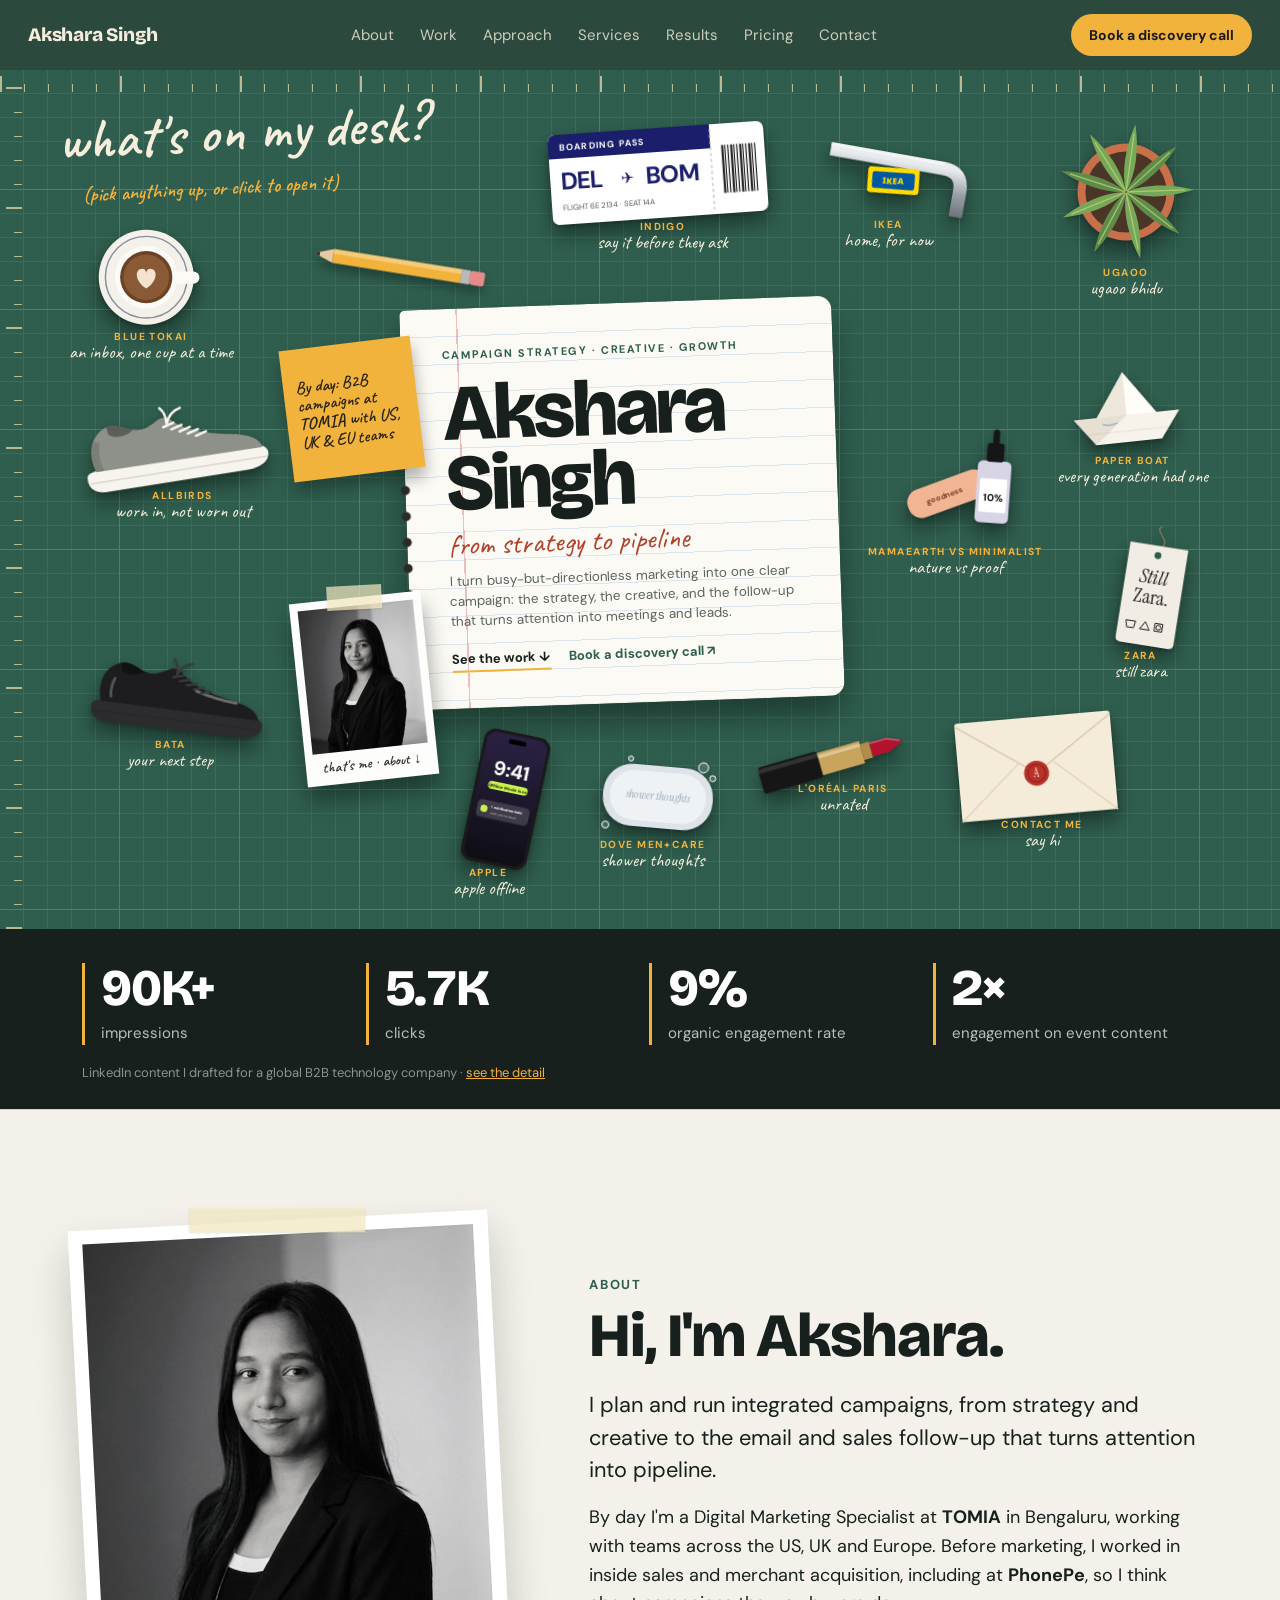
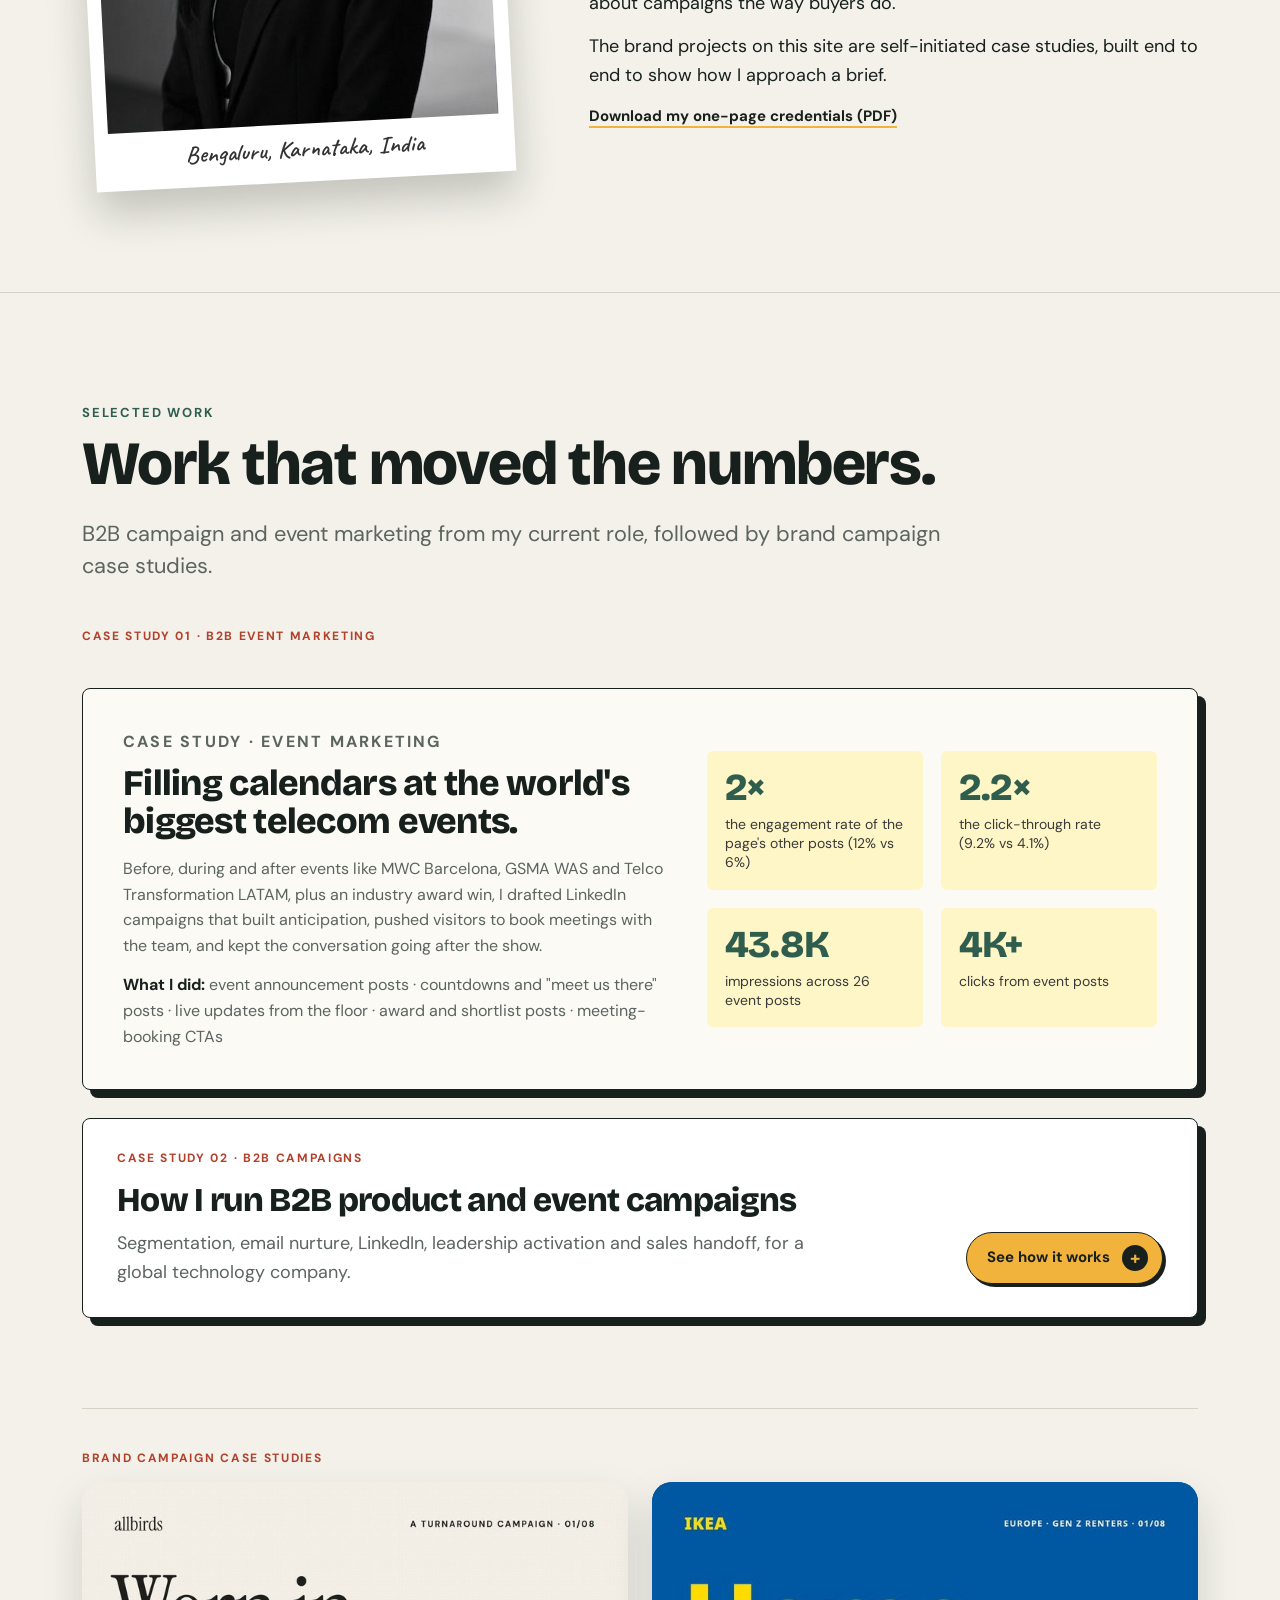
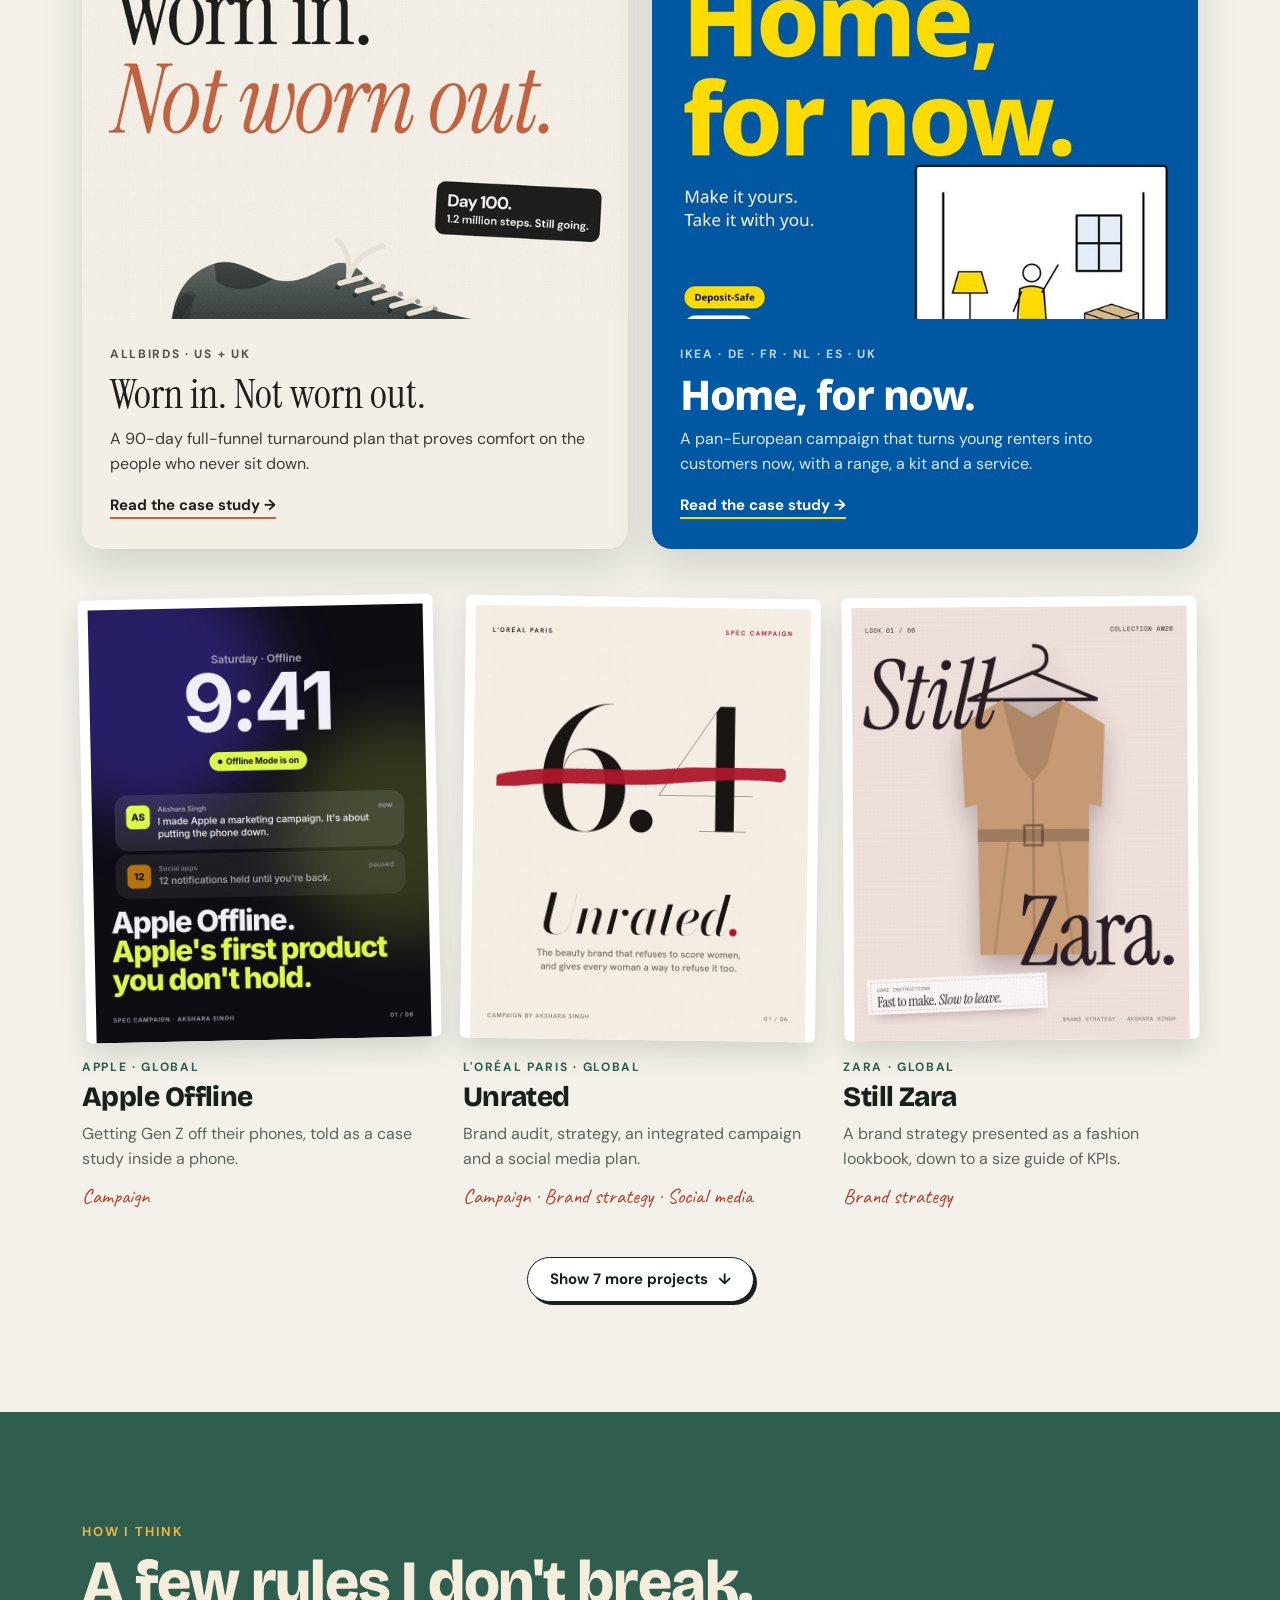
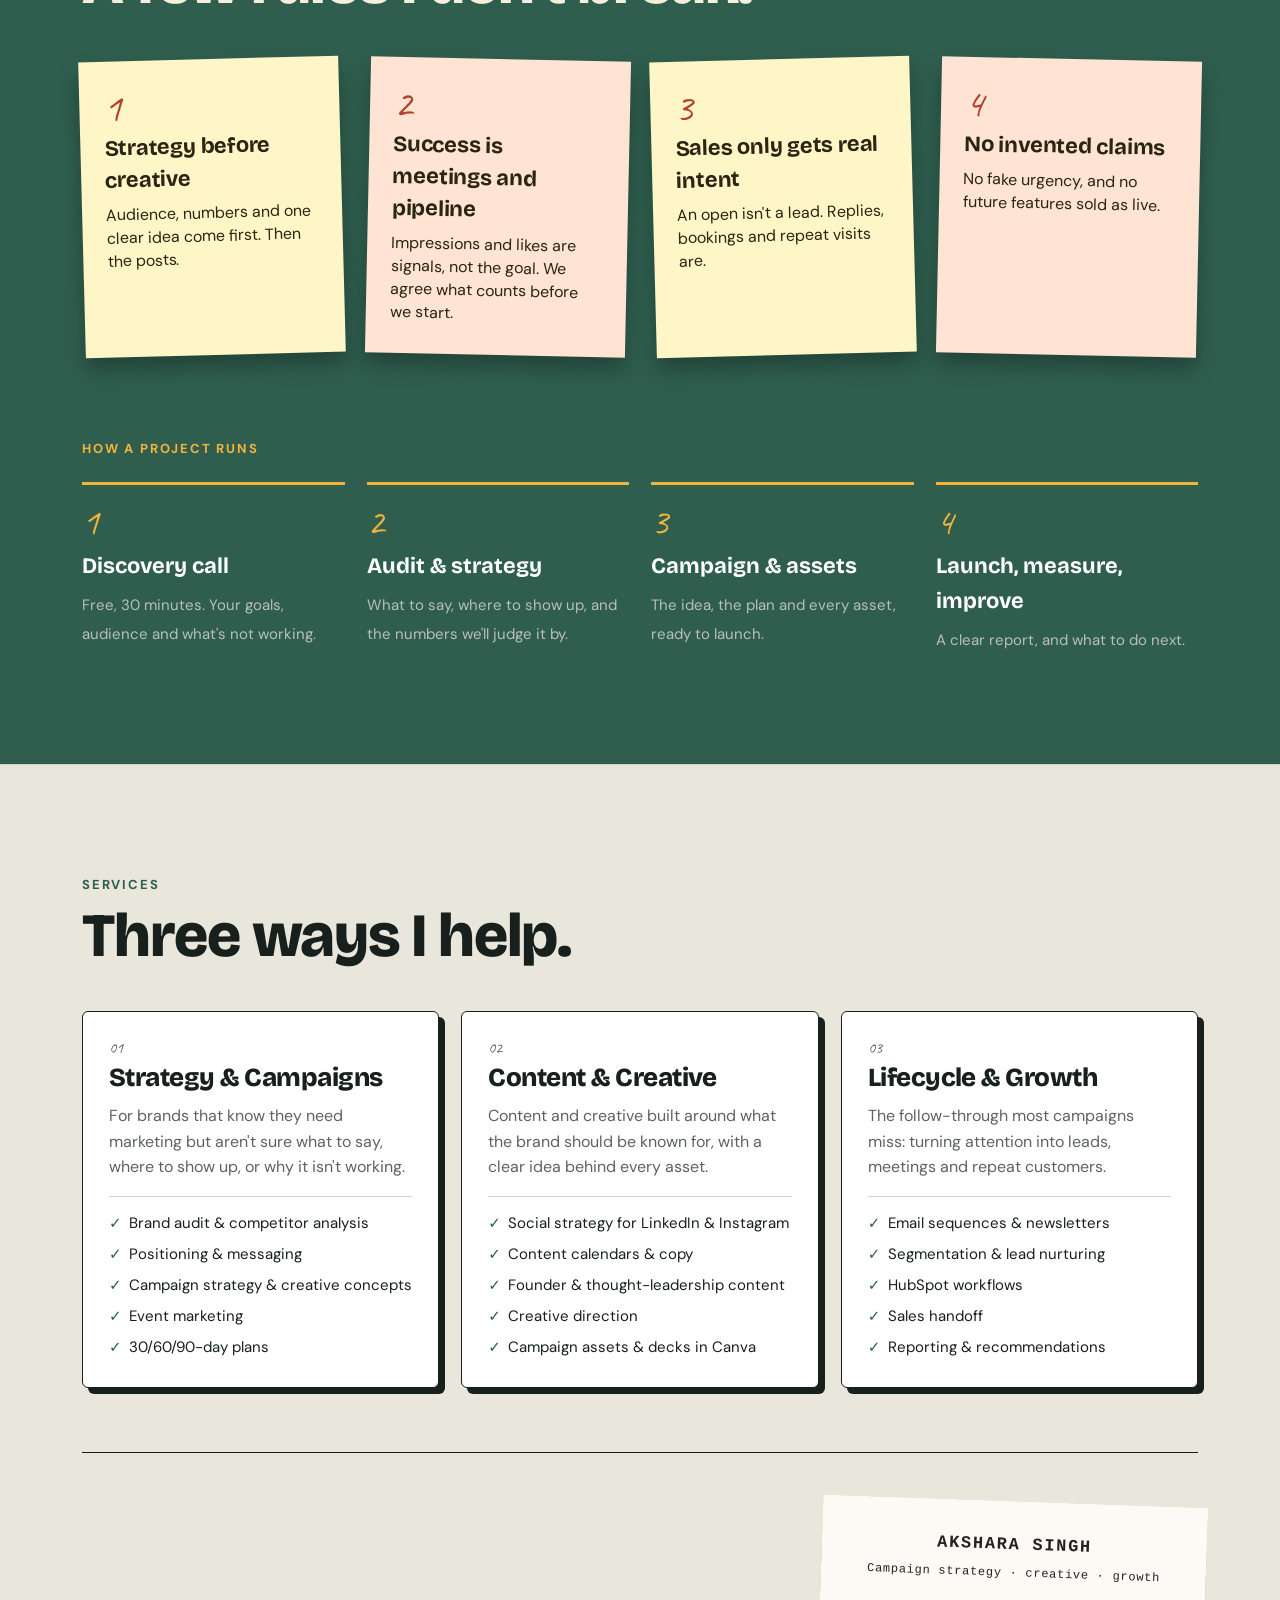
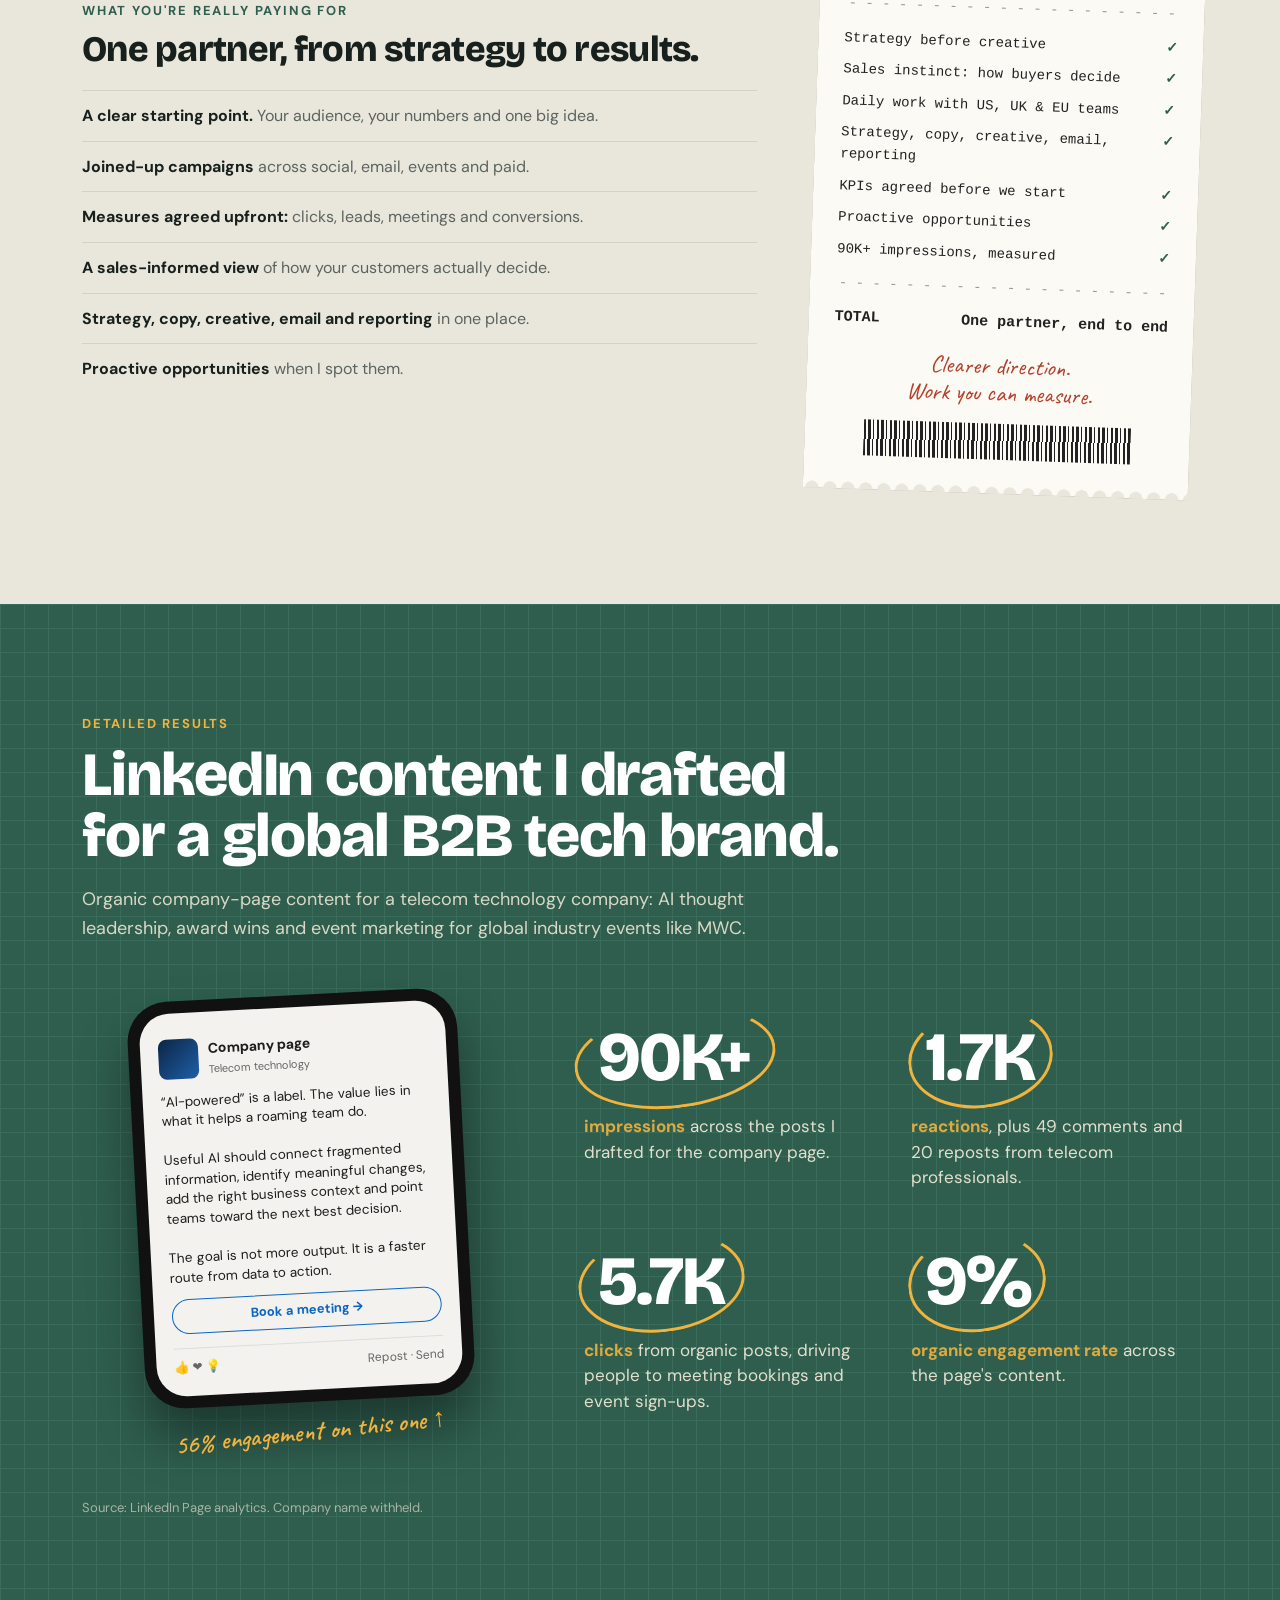
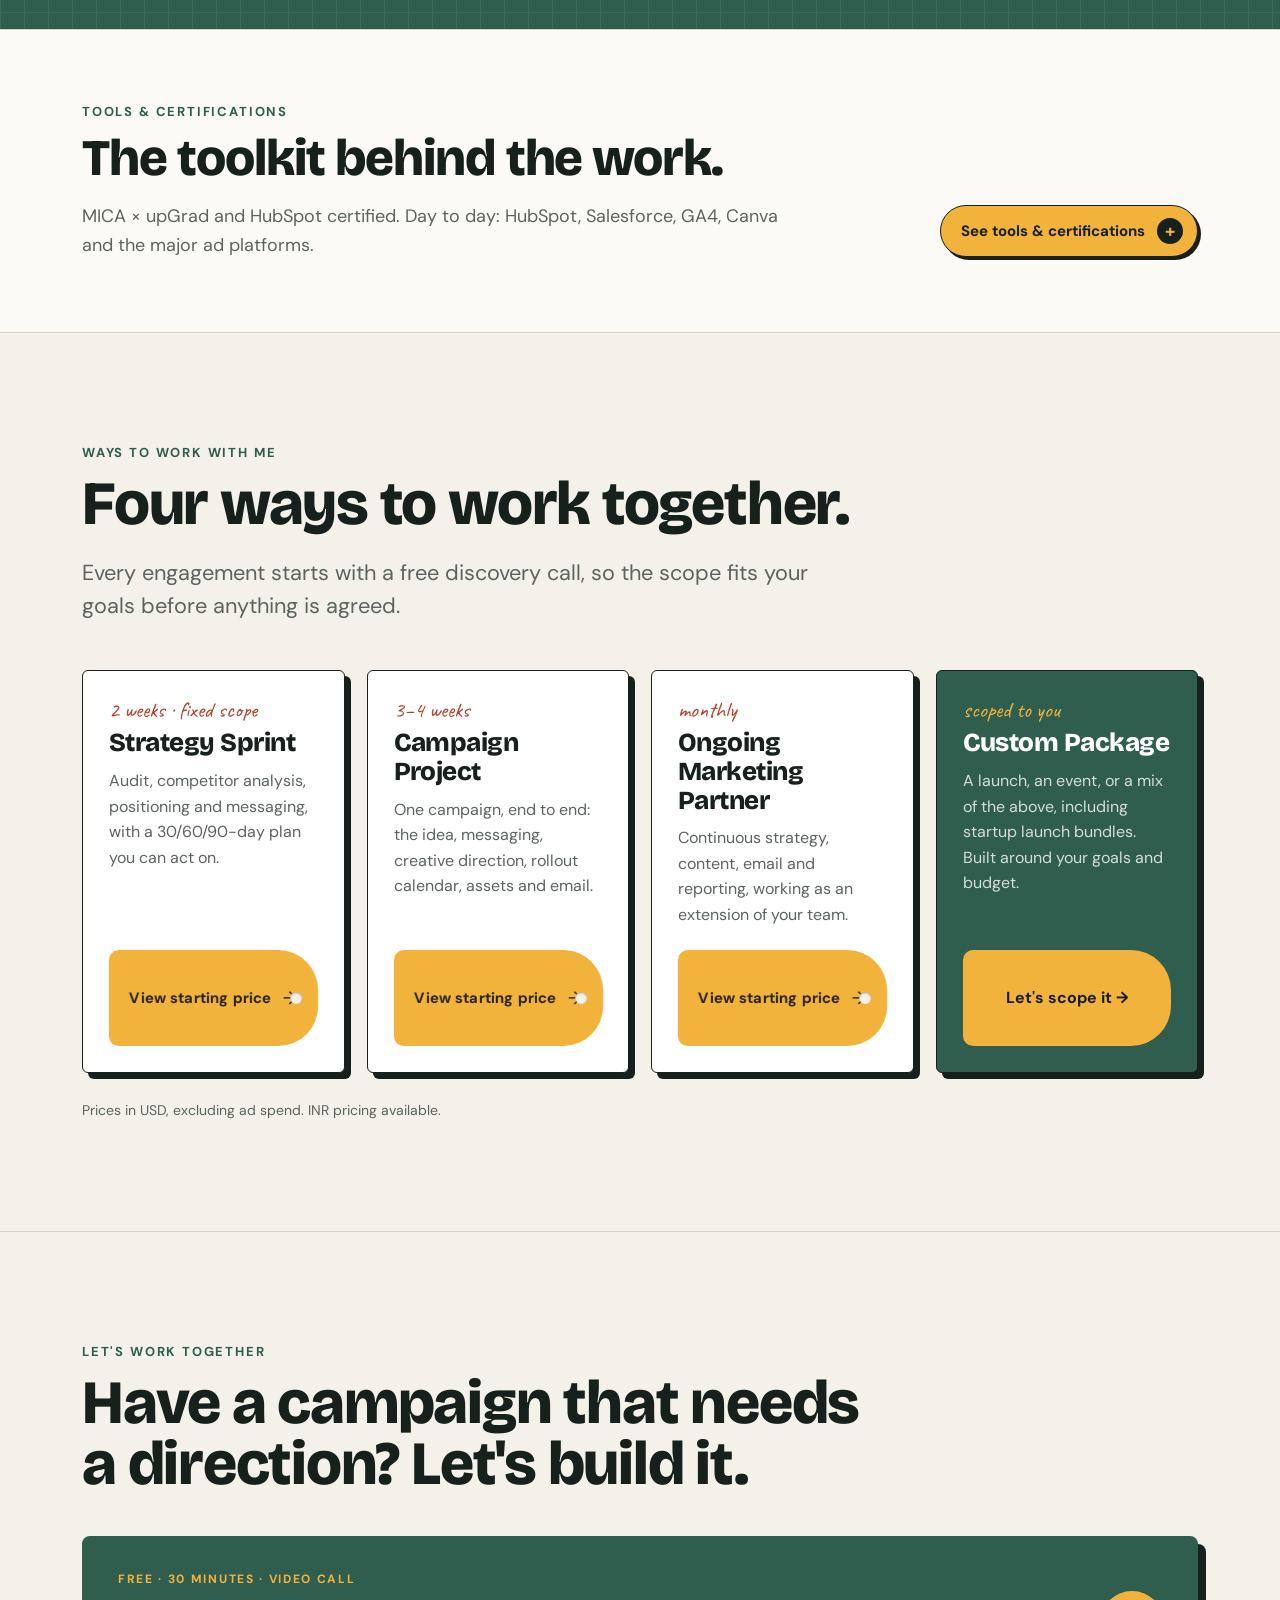
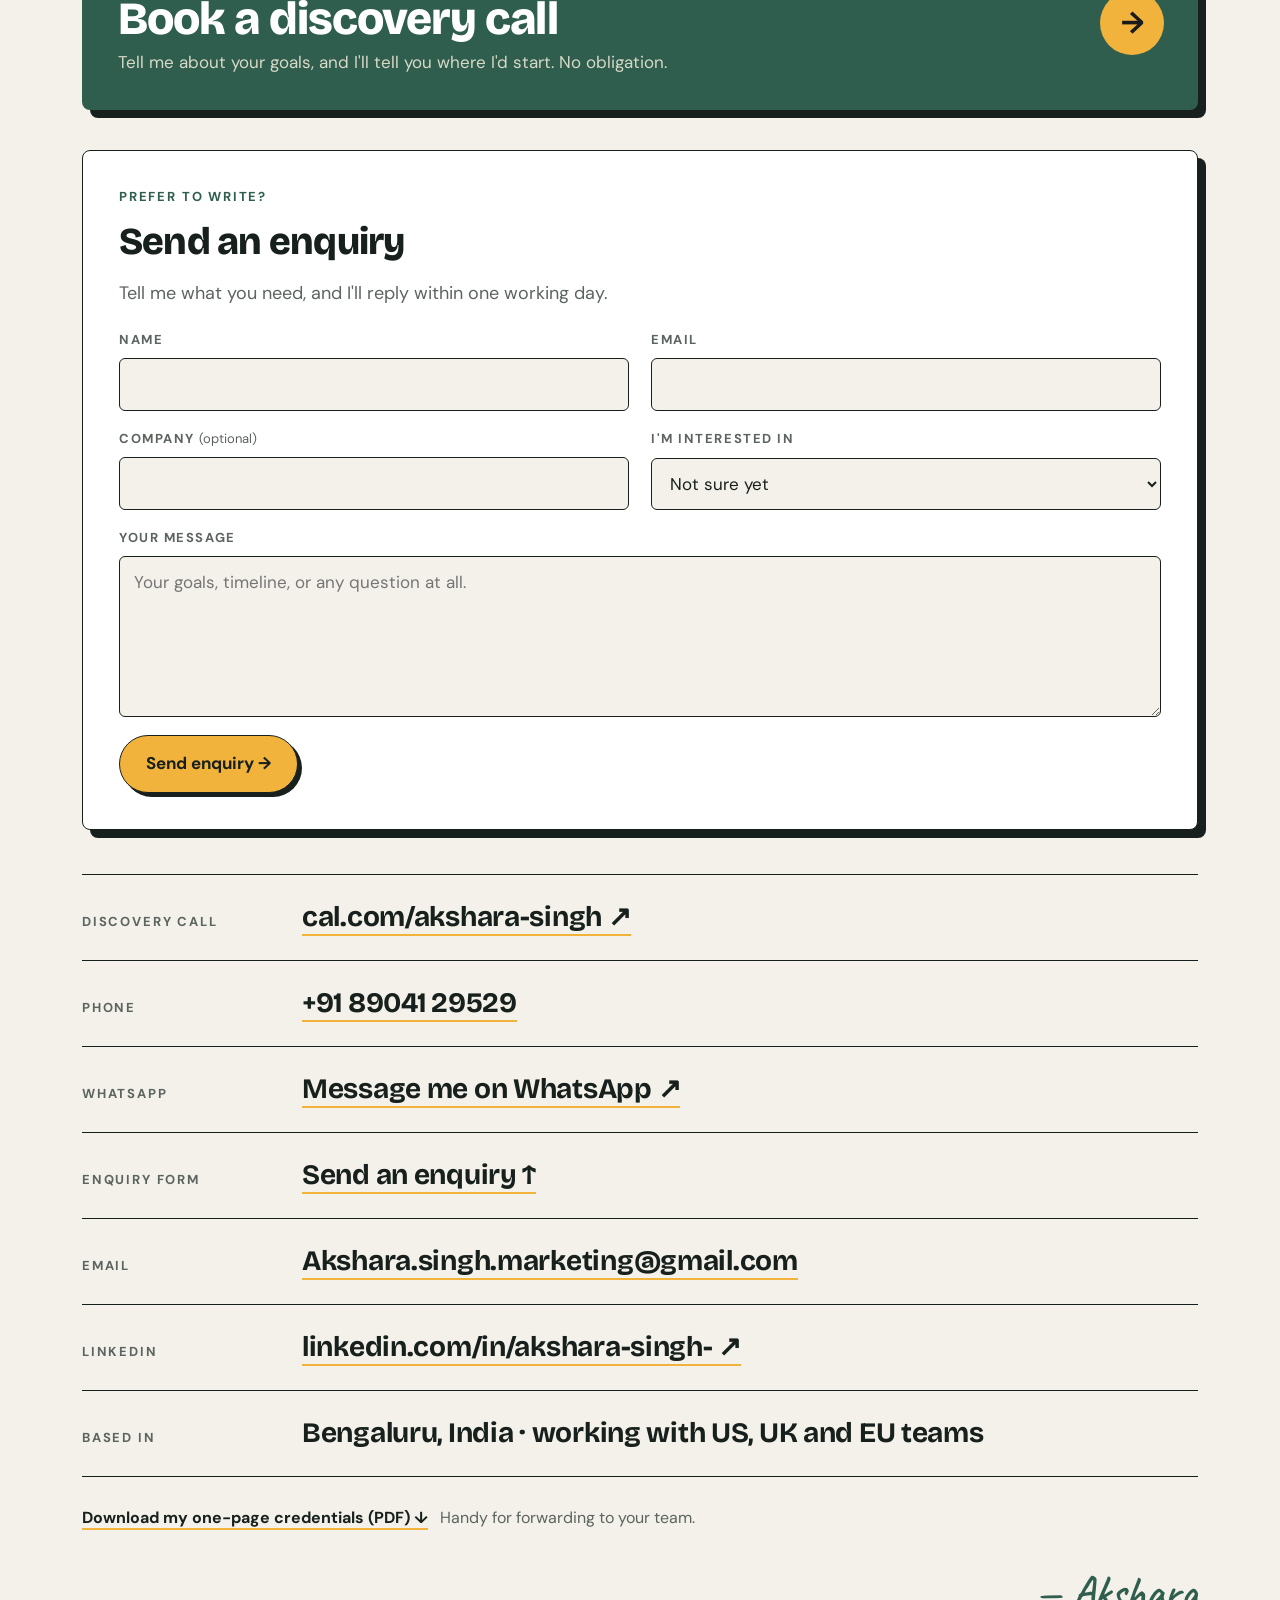
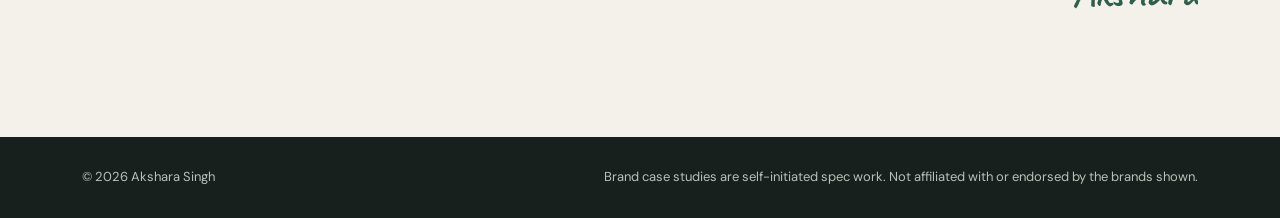
==== index.html @ a02d8fae "Add an enquiry form to the contact section Sends via FormSubmit to the contact inbox without leaving" ====
<!doctype html>
<html lang="en">
<head>
<meta charset="utf-8">
<meta name="viewport" content="width=device-width,initial-scale=1,viewport-fit=cover">
<title>Akshara Singh · Campaign Strategy &amp; Growth Marketing</title>
<meta name="description" content="Akshara Singh plans and runs integrated marketing campaigns, from strategy and creative to email, CRM and the follow-up that turns attention into pipeline.">
<meta property="og:title" content="Akshara Singh · Campaign Strategy &amp; Growth Marketing">
<meta property="og:description" content="Integrated campaigns that turn attention into pipeline: 90K+ impressions and 2× engagement on B2B event content.">
<meta property="og:image" content="https://akshara-singh.com/img/og.jpg">
<meta property="og:url" content="https://akshara-singh.com/">
<link rel="canonical" href="https://akshara-singh.com/">
<link rel="preconnect" href="https://fonts.googleapis.com"><link rel="preconnect" href="https://fonts.gstatic.com" crossorigin>
<link href="https://fonts.googleapis.com/css2?family=Bricolage+Grotesque:opsz,wght@12..96,500;12..96,700;12..96,800&family=Caveat:wght@500;700&family=DM+Sans:opsz,wght@9..40,400;9..40,500;9..40,700&family=Instrument+Serif:ital@0;1&family=Noto+Sans:wght@800&display=swap" rel="stylesheet">
<link rel="stylesheet" href="css/desk.css">
</head>
<body>
<header class="top">
  <a class="me" href="./">Akshara Singh</a>
  <nav><a href="#about">About</a><a href="#work">Work</a><a href="#how">Approach</a><a href="#services">Services</a><a href="#results">Results</a><a href="#pricing">Pricing</a><a href="#contact">Contact</a></nav>
  <a class="wa" href="https://cal.com/akshara-singh/30min" target="_blank" rel="noopener">Book a discovery call</a>
</header>

<section class="mat" aria-label="What's on my desk">
  <div class="ruler rx" aria-hidden="true"></div><div class="ruler ry" aria-hidden="true"></div>
  <div class="desk" id="desk">
    <p class="hand title">what's on my desk?</p>
    <p class="hand hint">(pick anything up, or click to open it)</p>

    <div class="notebook">
      <p class="nb-kick">Campaign strategy · Creative · Growth</p>
      <h1>Akshara<br>Singh</h1>
      <p class="nb-role">from strategy to pipeline</p>
      <p class="nb-line">I turn busy-but-directionless marketing into one clear campaign: the strategy, the creative, and the follow-up that turns attention into meetings and leads.</p>
      <p class="nb-ctas"><a class="nb-cta" href="#work">See the work ↓</a><a class="nb-cta alt" href="https://cal.com/akshara-singh/30min" target="_blank" rel="noopener">Book a discovery call ↗</a></p>
    </div>

    <div class="sticky"><span class="hand">By day: B2B campaigns at <b>TOMIA</b> with US, UK &amp; EU teams</span></div>

    <a class="polaroid obj-static" href="#about" aria-label="About Akshara">
      <span class="tape"></span>
      <img src="img/akshara.jpg" alt="Akshara Singh" width="704" height="880">
      <span class="hand cap">that's me · about ↓</span>
    </a>

    <span class="pencil" aria-hidden="true"></span>
  </div>
</section>

<section class="proof" aria-label="Results at a glance"><div class="wrap">
  <ul class="pbar">
    <li><b class="pnum">90K+</b><span>impressions</span></li>
    <li><b class="pnum">5.7K</b><span>clicks</span></li>
    <li><b class="pnum">9%</b><span>organic engagement rate</span></li>
    <li><b class="pnum">2×</b><span>engagement on event content</span></li>
  </ul>
  <p class="pb-note">LinkedIn content I drafted for a global B2B technology company · <a href="#results">see the detail</a></p>
</div></section>

<section class="paper about" id="about">
  <div class="wrap about-grid">
    <figure class="pol-big">
      <span class="tape"></span>
      <img src="img/akshara.jpg" alt="Portrait of Akshara Singh" width="704" height="880" loading="lazy">
      <figcaption class="hand">Bengaluru, Karnataka, India</figcaption>
    </figure>
    <div>
      <p class="kick">About</p>
      <h2>Hi, I'm Akshara.</h2>
      <p class="lead">I plan and run integrated campaigns, from strategy and creative to the email and sales follow-up that turns attention into pipeline.</p>
      <p>By day I'm a Digital Marketing Specialist at <b>TOMIA</b> in Bengaluru, working with teams across the US, UK and Europe. Before marketing, I worked in inside sales and merchant acquisition, including at <b>PhonePe</b>, so I think about campaigns the way buyers do.</p>
      <p>The brand projects on this site are self-initiated case studies, built end to end to show how I approach a brief.</p>
      <p class="more"><a href="Akshara-Singh-Credentials.pdf" target="_blank" rel="noopener">Download my one-page credentials (PDF)</a></p>
    </div>
  </div>
</section>

<section class="paper work" id="work"><div class="wrap">
  <p class="kick">Selected work</p>
  <h2>Work that moved the numbers.</h2>
  <p class="lead">B2B campaign and event marketing from my current role, followed by brand campaign case studies.</p>

  <div class="realwork">
    <p class="rw-tag">Case study 01 · B2B event marketing</p>
  <article class="evcase">
    <div class="ev-l">
      <p class="ev-k">Case study · Event marketing</p>
      <h3>Filling calendars at the world's biggest telecom events.</h3>
      <p>Before, during and after events like MWC Barcelona, GSMA WAS and Telco Transformation LATAM, plus an industry award win, I drafted LinkedIn campaigns that built anticipation, pushed visitors to book meetings with the team, and kept the conversation going after the show.</p>
      <p class="ev-what"><b>What I did:</b> event announcement posts · countdowns and "meet us there" posts · live updates from the floor · award and shortlist posts · meeting-booking CTAs</p>
    </div>
    <ul class="ev-stats">
      <li><b>2×</b><span>the engagement rate of the page's other posts (12% vs 6%)</span></li>
      <li><b>2.2×</b><span>the click-through rate (9.2% vs 4.1%)</span></li>
      <li><b>43.8K</b><span>impressions across 26 event posts</span></li>
      <li><b>4K+</b><span>clicks from event posts</span></li>
    </ul>
  </article>

    <div class="fold rw-fold" id="campaigns">
      <div class="rw-head"><p class="rw-tag">Case study 02 · B2B campaigns</p><h3>How I run B2B product and event campaigns</h3></div>
      <div class="fold-bar"><p class="fold-teaser">Segmentation, email nurture, LinkedIn, leadership activation and sales handoff, for a global technology company.</p><button class="fold-btn" type="button" aria-expanded="false" aria-controls="fb-campaigns"><span class="fb-open">See how it works</span><span class="fb-close">Close</span><i aria-hidden="true">+</i></button></div>
      <div class="fold-body" id="fb-campaigns"><div class="fold-in">
  <div class="tabs" role="tablist" aria-label="Campaigns">
    <button role="tab" id="t-ai" aria-selected="true" aria-controls="p-ai" type="button">Product campaign</button>
    <button role="tab" id="t-ev" aria-selected="false" aria-controls="p-ev" type="button">Event campaign</button>
  </div>

  <div class="panel" id="p-ai" role="tabpanel" aria-labelledby="t-ai">
    <div class="pn-top">
      <div><p class="pn-k">The brief</p><p class="pn-big">Build awareness for an AI product with a technical B2B audience, and turn that interest into sales conversations.</p></div>
      <div class="goal own"><span>What I own</span><em>Strategy · segmentation · email nurture · LinkedIn · sales handoff</em></div>
    </div>
    <div class="road"><span class="on">1<br><i>Launch</i></span><span>2<br><i>Educate</i></span><span>3<br><i>Convert</i></span><span>4<br><i>Follow up</i></span></div>
    <div class="pn-grid">
      <div class="pn-card"><h3>Who we talk to</h3><p>Accounts segmented by <b>priority</b> and <b>customer vs prospect</b>, with different messages and sales actions for each, plus language variants.</p></div>
      <div class="pn-card"><h3>What they hear</h3><p><b>Concrete use cases before big vision.</b> Practical, industry-specific AI rather than generic hype, and every claim checked with Product before it goes out.</p></div>
      <div class="pn-card"><h3>Where</h3><p>A <b>HubSpot email nurture</b>, regular <b>LinkedIn</b> posts, a small <b>paid retargeting test</b> and a landing page with content download and meeting booking.</p></div>
    </div>
    <p class="pn-k" style="margin-top:34px">How a contact moves to Sales</p>
    <ol class="flow">
      <li><b>Opens an email</b><span>Stays in nurture. No sales call yet.</span></li>
      <li><b>Clicks</b><span>Marked engaged, retargeted on the topic they clicked.</span></li>
      <li><b>Downloads or comes back</b><span>High-intent signal, watched closely.</span></li>
      <li><b>Replies or books</b><span>Straight to Sales, prioritised by account.</span></li>
    </ol>
  </div>

  <div class="panel" id="p-ev" role="tabpanel" aria-labelledby="t-ev" hidden>
    <div class="pn-top">
      <div><p class="pn-k">The brief</p><p class="pn-big">Book meetings at a major international industry event, then turn those conversations into pipeline.</p></div>
      <div class="goal own"><span>What I own</span><em>Event campaign plan · emails · LinkedIn · leadership kit · follow-up</em></div>
    </div>
    <div class="road ev"><span class="on">Before<br><i>Emails + posts</i></span><span>During<br><i>Live posts + meeting capture</i></span><span>After<br><i>Fast follow-up</i></span></div>
    <div class="pn-grid">
      <div class="pn-card"><h3>Before the event</h3><p>A pre-event <b>email and LinkedIn campaign</b> with meeting-booking CTAs, prioritising the accounts that matter most.</p></div>
      <div class="pn-card"><h3>Leadership activation</h3><p>A <b>LinkedIn kit for leaders and the sales team</b>: personal Canva banners, ready-to-edit posts and a booking link, so the whole team promotes the meetings.</p></div>
      <div class="pn-card"><h3>After the event</h3><p>Contacts sorted by <b>hot, warm, cold, and met vs didn't meet</b>. Hot leads followed up within 24–48 hours, each meeting with an owner and next step.</p></div>
    </div>
    <p class="pn-k" style="margin-top:34px">Event assets</p>
    <ul class="assets"><li>LinkedIn covers</li><li>Email-signature banner</li><li>Social creatives</li><li>Homepage banner</li><li>Event landing page</li><li>Sales one-pager</li><li>Meeting-booking CTAs</li></ul>
  </div>

  <p class="rnote dark">Company, product, targets and customer details are confidential and not shown.</p>
      </div></div>
    </div>
  </div>

  <div class="spec">
    <p class="rw-tag">Brand campaign case studies</p>
    <div class="feat" id="featured"></div>
    <div class="grid" id="grid"></div>
    <div class="more-wrap"><button class="more-btn" id="moreBtn" type="button" aria-expanded="false">Show 7 more projects <i aria-hidden="true">↓</i></button></div>
  </div>
</div></section>

<section class="board" id="how"><div class="wrap">
  <p class="kick">How I think</p>
  <h2>A few rules I don't break.</h2>
  <ol class="notes">
    <li><b>Strategy before creative</b>Audience, numbers and one clear idea come first. Then the posts.</li>
    <li><b>Success is meetings and pipeline</b>Impressions and likes are signals, not the goal. We agree what counts before we start.</li>
    <li><b>Sales only gets real intent</b>An open isn't a lead. Replies, bookings and repeat visits are.</li>
    <li><b>No invented claims</b>No fake urgency, and no future features sold as live.</li>
  </ol>
  <div class="process">
    <p class="kick">How a project runs</p>
    <ol>
      <li><b>Discovery call</b><span>Free, 30 minutes. Your goals, audience and what's not working.</span></li>
      <li><b>Audit &amp; strategy</b><span>What to say, where to show up, and the numbers we'll judge it by.</span></li>
      <li><b>Campaign &amp; assets</b><span>The idea, the plan and every asset, ready to launch.</span></li>
      <li><b>Launch, measure, improve</b><span>A clear report, and what to do next.</span></li>
    </ol>
  </div>
</div></section>

<section class="paper services" id="services"><div class="wrap">
  <p class="kick">Services</p>
  <h2>Three ways I help.</h2>
  <div class="pillars">
    <article><p class="pl-n">01</p><h3>Strategy &amp; Campaigns</h3><p>For brands that know they need marketing but aren't sure what to say, where to show up, or why it isn't working.</p><ul><li>Brand audit &amp; competitor analysis</li><li>Positioning &amp; messaging</li><li>Campaign strategy &amp; creative concepts</li><li>Event marketing</li><li>30/60/90-day plans</li></ul></article>
    <article><p class="pl-n">02</p><h3>Content &amp; Creative</h3><p>Content and creative built around what the brand should be known for, with a clear idea behind every asset.</p><ul><li>Social strategy for LinkedIn &amp; Instagram</li><li>Content calendars &amp; copy</li><li>Founder &amp; thought-leadership content</li><li>Creative direction</li><li>Campaign assets &amp; decks in Canva</li></ul></article>
    <article><p class="pl-n">03</p><h3>Lifecycle &amp; Growth</h3><p>The follow-through most campaigns miss: turning attention into leads, meetings and repeat customers.</p><ul><li>Email sequences &amp; newsletters</li><li>Segmentation &amp; lead nurturing</li><li>HubSpot workflows</li><li>Sales handoff</li><li>Reporting &amp; recommendations</li></ul></article>
  </div>
  <div class="paying">
    <div>
      <p class="kick">What you're really paying for</p>
      <h3>One partner, from strategy to results.</h3>
      <ul class="incl">
        <li><b>A clear starting point.</b> Your audience, your numbers and one big idea.</li>
        <li><b>Joined-up campaigns</b> across social, email, events and paid.</li>
        <li><b>Measures agreed upfront:</b> clicks, leads, meetings and conversions.</li>
        <li><b>A sales-informed view</b> of how your customers actually decide.</li>
        <li><b>Strategy, copy, creative, email and reporting</b> in one place.</li>
        <li><b>Proactive opportunities</b> when I spot them.</li>
      </ul>
    </div>
    <div class="receipt" aria-label="What's included when you work with me">
      <p class="r-shop">AKSHARA SINGH<br><span>Campaign strategy · creative · growth</span></p>
      <p class="r-dash">- - - - - - - - - - - - - - - - - - - -</p>
      <ul>
        <li><span>Strategy before creative</span><i>✓</i></li>
        <li><span>Sales instinct: how buyers decide</span><i>✓</i></li>
        <li><span>Daily work with US, UK &amp; EU teams</span><i>✓</i></li>
        <li><span>Strategy, copy, creative, email, reporting</span><i>✓</i></li>
        <li><span>KPIs agreed before we start</span><i>✓</i></li>
        <li><span>Proactive opportunities</span><i>✓</i></li>
        <li><span>90K+ impressions, measured</span><i>✓</i></li>
      </ul>
      <p class="r-dash">- - - - - - - - - - - - - - - - - - - -</p>
      <p class="r-total"><span>TOTAL</span><span>One partner, end to end</span></p>
      <p class="r-thanks">Clearer direction.<br>Work you can measure.</p>
      <p class="r-bar" aria-hidden="true"></p>
    </div>
  </div>
</div></section>

<section class="results" id="results"><div class="wrap">
  <p class="kick">Detailed results</p>
  <h2>LinkedIn content I drafted for a global B2B tech brand.</h2>
  <p class="rlead">Organic company-page content for a telecom technology company: AI thought leadership, award wins and event marketing for global industry events like MWC.</p>
  <div class="rgrid">
    <figure class="phone" aria-label="One of the LinkedIn posts I drafted">
      <div class="screen">
        <div class="li-top"><span class="li-av"></span><div><b>Company page</b><span>Telecom technology</span></div></div>
        <p class="li-txt">“AI-powered” is a label. The value lies in what it helps a roaming team do.<br><br>Useful AI should connect fragmented information, identify meaningful changes, add the right business context and point teams toward the next best decision.<br><br>The goal is not more output. It is a faster route from data to action.</p>
        <div class="li-cta">Book a meeting →</div>
        <div class="li-bar"><span>👍 ❤️ 💡</span><span>Repost · Send</span></div>
      </div>
      <figcaption class="hand">56% engagement on this one ↑</figcaption>
    </figure>
    <ul class="stats">
      <li><b class="circ">90K+</b><p><strong>impressions</strong> across the posts I drafted for the company page.</p></li>
      <li><b class="circ">1.7K</b><p><strong>reactions</strong>, plus 49 comments and 20 reposts from telecom professionals.</p></li>
      <li><b class="circ">5.7K</b><p><strong>clicks</strong> from organic posts, driving people to meeting bookings and event sign-ups.</p></li>
      <li><b class="circ">9%</b><p><strong>organic engagement rate</strong> across the page's content.</p></li>
    </ul>
  </div>
  <p class="rnote">Source: LinkedIn Page analytics. Company name withheld.</p>
</div></section>

<section class="paper creds fold" id="skills"><div class="wrap">
  <p class="kick">Tools &amp; certifications</p>
  <h2>The toolkit behind the work.</h2>
  <div class="fold-bar"><p class="fold-teaser">MICA × upGrad and HubSpot certified. Day to day: HubSpot, Salesforce, GA4, Canva and the major ad platforms.</p><button class="fold-btn" type="button" aria-expanded="false" aria-controls="fb-skills"><span class="fb-open">See tools &amp; certifications</span><span class="fb-close">Close</span><i aria-hidden="true">+</i></button></div>
  <div class="fold-body" id="fb-skills"><div class="fold-in">
  <div class="sc-grid">
    <ul class="certlist">
      <li><svg class="seal" viewBox="0 0 48 56" aria-hidden="true"><path d="M14 36l-6 18 9-4 5 6 4-16zM34 36l6 18-9-4-5 6-4-16z" fill="currentColor" opacity=".75"/><path d="M24 2l5 4 6-1 2 6 6 2-1 6 4 5-4 5 1 6-6 2-2 6-6-1-5 4-5-4-6 1-2-6-6-2 1-6-4-5 4-5-1-6 6-2 2-6 6 1z" fill="currentColor"/><path d="M16 24l6 6 11-12" fill="none" stroke="#fff" stroke-width="4" stroke-linecap="round" stroke-linejoin="round"/></svg><div><h3>Advanced Certificate in Digital Marketing &amp; Communication</h3><p class="issuer">MICA × upGrad</p></div></li>
      <li><svg class="seal" viewBox="0 0 48 56" aria-hidden="true"><path d="M14 36l-6 18 9-4 5 6 4-16zM34 36l6 18-9-4-5 6-4-16z" fill="currentColor" opacity=".75"/><path d="M24 2l5 4 6-1 2 6 6 2-1 6 4 5-4 5 1 6-6 2-2 6-6-1-5 4-5-4-6 1-2-6-6-2 1-6-4-5 4-5-1-6 6-2 2-6 6 1z" fill="currentColor"/><path d="M16 24l6 6 11-12" fill="none" stroke="#fff" stroke-width="4" stroke-linecap="round" stroke-linejoin="round"/></svg><div><h3>Email Marketing Certification</h3><p class="issuer">HubSpot Academy</p></div></li>
      <li><svg class="seal" viewBox="0 0 48 56" aria-hidden="true"><path d="M14 36l-6 18 9-4 5 6 4-16zM34 36l6 18-9-4-5 6-4-16z" fill="currentColor" opacity=".75"/><path d="M24 2l5 4 6-1 2 6 6 2-1 6 4 5-4 5 1 6-6 2-2 6-6-1-5 4-5-4-6 1-2-6-6-2 1-6-4-5 4-5-1-6 6-2 2-6 6 1z" fill="currentColor"/><path d="M16 24l6 6 11-12" fill="none" stroke="#fff" stroke-width="4" stroke-linecap="round" stroke-linejoin="round"/></svg><div><h3>Social Media Marketing Certification</h3><p class="issuer">HubSpot Academy</p></div></li>
    </ul>
    <div class="wallbox"><ul class="wall" aria-label="Tools I use"><li class="lk "><img src="img/logos/chatgpt.svg" alt="" aria-hidden="true"><span>ChatGPT</span></li><li><img src="img/wm/google-gemini.svg" alt="Gemini" style="height:34px"></li><li><img src="img/wm/notion.svg" alt="Notion" style="height:32px"></li><li><img src="img/wm/github.svg" alt="GitHub" style="height:24px"></li><li><img src="img/wm/google-workspace.svg" alt="Google Workspace" style="height:20px"></li><li class="lk canva"><img src="img/logos/canva.svg" alt="" aria-hidden="true"><span>Canva</span></li><li><img src="img/wm/hubspot.svg" alt="HubSpot" style="height:32px"></li><li><img src="img/wm/salesforce.svg" alt="Salesforce" style="height:46px"></li><li><img src="img/wm/zoho.svg" alt="Zoho" style="height:38px"></li><li><img src="img/wm/mailchimp.svg" alt="Mailchimp" style="height:34px"></li><li class="lk bee"><img src="img/logos/beehiiv.svg" alt="" aria-hidden="true"><span>beehiiv</span></li><li class="lk "><img src="img/logos/bouncer.svg" alt="" aria-hidden="true"><span>Bouncer</span></li><li class="lk two"><img src="img/logos/google-analytics.svg" alt="" aria-hidden="true"><span>Google<br>Analytics</span></li><li class="lk "><img src="img/logos/google-ads.svg" alt="" aria-hidden="true"><span>Google Ads</span></li><li><img src="img/wm/meta.svg" alt="Meta" style="height:26px"></li><li><img src="img/wm/linkedin.svg" alt="LinkedIn" style="height:28px"></li><li><img src="img/wm/webflow.svg" alt="Webflow" style="height:24px"></li><li class="lk shop"><img src="img/logos/shopify.svg" alt="" aria-hidden="true"><span>shopify</span></li></ul></div>
  </div>
  <div class="edu-row"><div class="uni"><img src="img/bgu.png" alt="Birla Global University" width="720" height="295"><span class="uni-city">Bhubaneswar</span></div><p class="deg">Bachelor's degree in Digital Marketing</p><p class="hand">education</p></div>
  </div></div>
</div></section>

<section class="paper pricing" id="pricing"><div class="wrap">
  <p class="kick">Ways to work with me</p>
  <h2>Four ways to work together.</h2>
  <p class="lead">Every engagement starts with a free discovery call, so the scope fits your goals before anything is agreed.</p>
  <div class="pkgs four">
    <article class="pkg"><p class="pk-time">2 weeks · fixed scope</p><h3>Strategy Sprint</h3><p class="pk-desc">Audit, competitor analysis, positioning and messaging, with a 30/60/90-day plan you can act on.</p><button class="ptag" type="button" aria-expanded="false"><span class="tag-front"><span class="tf-t">View starting price</span><span class="eyes" aria-hidden="true">→</span></span><span class="tag-back"><small>from</small><b>$450</b><span class="tb-n">A clear plan in two weeks.</span></span></button></article>
    <article class="pkg"><p class="pk-time">3–4 weeks</p><h3>Campaign Project</h3><p class="pk-desc">One campaign, end to end: the idea, messaging, creative direction, rollout calendar, assets and email.</p><button class="ptag" type="button" aria-expanded="false"><span class="tag-front"><span class="tf-t">View starting price</span><span class="eyes" aria-hidden="true">→</span></span><span class="tag-back"><small>from</small><b>$800</b><span class="tb-n">Strategy to launch-ready assets.</span></span></button></article>
    <article class="pkg"><p class="pk-time">monthly</p><h3>Ongoing Marketing Partner</h3><p class="pk-desc">Continuous strategy, content, email and reporting, working as an extension of your team.</p><button class="ptag" type="button" aria-expanded="false"><span class="tag-front"><span class="tf-t">View starting price</span><span class="eyes" aria-hidden="true">→</span></span><span class="tag-back"><small>from</small><b>$600<small>/month</small></b><span class="tb-n">Minimum three months.</span></span></button></article>
    <article class="pkg custom"><p class="pk-time">scoped to you</p><h3>Custom Package</h3><p class="pk-desc">A launch, an event, or a mix of the above, including startup launch bundles. Built around your goals and budget.</p><a class="pk-cta" href="#enquire" data-interest="Custom Package">Let's scope it →</a></article>
  </div>
  <p class="pnote">Prices in USD, excluding ad spend. INR pricing available.</p>
</div></section>

<section class="paper contact" id="contact"><div class="wrap">
  <p class="kick">Let's work together</p>
  <h2>Have a campaign that needs a direction? Let's build it.</h2>
  <a class="callcard" href="https://cal.com/akshara-singh/30min" target="_blank" rel="noopener">
    <span class="cc-k">Free · 30 minutes · video call</span>
    <span class="cc-t">Book a discovery call</span>
    <span class="cc-s">Tell me about your goals, and I'll tell you where I'd start. No obligation.</span>
    <span class="cc-go" aria-hidden="true">→</span>
  </a>
  <form class="enq" id="enquire" action="https://formsubmit.co/Akshara.singh.marketing@gmail.com" method="POST">
    <div class="enq-head"><p class="kick">Prefer to write?</p><h3>Send an enquiry</h3><p>Tell me what you need, and I'll reply within one working day.</p></div>
    <input type="hidden" name="_subject" value="New enquiry from akshara-singh.com">
    <input type="hidden" name="_template" value="table">
    <input type="hidden" name="_captcha" value="false">
    <input type="hidden" name="_next" value="https://akshara-singh.com/#enquiry-sent">
    <input type="text" name="_honey" class="enq-hp" tabindex="-1" autocomplete="off" aria-hidden="true">
    <label><span>Name</span><input name="name" required autocomplete="name"></label>
    <label><span>Email</span><input type="email" name="email" required autocomplete="email"></label>
    <label><span>Company <em>(optional)</em></span><input name="company" autocomplete="organization"></label>
    <label><span>I'm interested in</span><select name="interest" id="enqInterest">
      <option>Not sure yet</option><option>Strategy Sprint</option><option>Campaign Project</option><option>Ongoing Marketing Partner</option><option>Custom Package</option><option>Something else</option>
    </select></label>
    <label class="wide"><span>Your message</span><textarea name="message" rows="5" required placeholder="Your goals, timeline, or any question at all."></textarea></label>
    <div class="enq-foot wide"><button type="submit">Send enquiry →</button><p class="enq-status" role="status" aria-live="polite"></p></div>
  </form>
  <dl class="ctable">
    <div><dt>Discovery call</dt><dd><a href="https://cal.com/akshara-singh/30min" target="_blank" rel="noopener">cal.com/akshara-singh ↗</a></dd></div>
    <div><dt>Phone</dt><dd><a href="tel:+918904129529">+91 89041 29529</a></dd></div>
    <div><dt>WhatsApp</dt><dd><a href="https://wa.me/918904129529" target="_blank" rel="noopener">Message me on WhatsApp ↗</a></dd></div>
    <div><dt>Enquiry form</dt><dd><a href="#enquire">Send an enquiry ↑</a></dd></div>
    <div><dt>Email</dt><dd><a href="mailto:Akshara.singh.marketing@gmail.com">Akshara.singh.marketing@gmail.com</a></dd></div>
    <div><dt>LinkedIn</dt><dd><a href="https://www.linkedin.com/in/akshara-singh-" target="_blank" rel="noopener">linkedin.com/in/akshara-singh- ↗</a></dd></div>
    <div><dt>Based in</dt><dd>Bengaluru, India · working with US, UK and EU teams</dd></div>
  </dl>
  <p class="credl"><a href="Akshara-Singh-Credentials.pdf" target="_blank" rel="noopener">Download my one-page credentials (PDF) ↓</a> <span>Handy for forwarding to your team.</span></p>
  <p class="hand sign">— Akshara</p>
</div></section>

<footer><div class="wrap"><span>© <span id="yr">2026</span> Akshara Singh</span><span>Brand case studies are self-initiated spec work. Not affiliated with or endorsed by the brands shown.</span></div></footer>

<script src="projects.js"></script>
<script src="js/desk.js"></script>
<script src="js/home.js"></script>
<script src="js/magic.js"></script>
</body>
</html>
---- css/desk.css ----
/* Desk portfolio. Green cutting mat, paper sections, handwriting for notes. */
:root{
  --mat:#2F5E4E;--mat-2:#3A6C5B;--mat-3:#4C7F6C;--mark:#E8D9A8;
  --paper:#F3F1EA;--paper-2:#E9E6DC;--ink:#17201C;--muted:#5C645F;--line:#D5D1C4;
  --sun:#F2B33D;--hand:#F6EEDC;
  --display:'Bricolage Grotesque','Helvetica Neue',Arial,sans-serif;
  --sans:'DM Sans',system-ui,-apple-system,'Segoe UI',sans-serif;
  --script:'Caveat','Segoe Print','Bradley Hand',cursive;
}
*{box-sizing:border-box;margin:0;padding:0}
html{scroll-behavior:smooth;-webkit-text-size-adjust:100%}
body{background:var(--paper);color:var(--ink);font-family:var(--sans);font-size:18px;line-height:1.6;-webkit-font-smoothing:antialiased}
img{max-width:100%;display:block}
a{color:inherit}
:focus-visible{outline:3px solid var(--sun);outline-offset:3px}
.hand{font-family:var(--script);font-weight:600}
.wrap{max-width:1180px;margin:0 auto;padding:0 32px}
.kick{font-size:13px;font-weight:700;letter-spacing:.14em;text-transform:uppercase;color:var(--mat)}
h1,h2,h3{font-family:var(--display);font-weight:800;letter-spacing:-.02em;text-wrap:balance}
h2{font-size:clamp(36px,4.8vw,64px);line-height:1;margin:10px 0 0}

/* top bar */
.top{position:sticky;top:env(safe-area-inset-top,0px);z-index:60;display:flex;align-items:center;justify-content:space-between;gap:20px;padding:14px 28px;background:rgba(31,62,52,.94);color:var(--hand);-webkit-backdrop-filter:blur(8px);backdrop-filter:blur(8px)}
.top .me{font-family:var(--display);font-weight:800;font-size:19px;text-decoration:none;letter-spacing:-.01em}
.top nav{display:flex;gap:26px;font-size:15px}
.top nav a{text-decoration:none;opacity:.8}.top nav a:hover{opacity:1}
.top .wa{background:var(--sun);color:#1b1b1b;text-decoration:none;font-weight:700;font-size:14px;padding:10px 18px;border-radius:99px}

/* the cutting mat */
.mat{position:relative;background-color:var(--mat);
  background-image:linear-gradient(var(--mat-3) 1.5px,transparent 1.5px),linear-gradient(90deg,var(--mat-3) 1.5px,transparent 1.5px),linear-gradient(var(--mat-2) 1px,transparent 1px),linear-gradient(90deg,var(--mat-2) 1px,transparent 1px);
  background-size:120px 120px,120px 120px,24px 24px,24px 24px;background-position:-1px -1px;padding:34px 34px 30px 46px;overflow:hidden}
.ruler{position:absolute;pointer-events:none;color:var(--mark);font:600 10px/1 var(--sans);opacity:.75}
.rx{left:0;right:0;top:0;height:22px;background:repeating-linear-gradient(90deg,var(--mark) 0 1.5px,transparent 1.5px 24px) left bottom/100% 8px no-repeat,repeating-linear-gradient(90deg,var(--mark) 0 2px,transparent 2px 120px) left bottom/100% 16px no-repeat}
.ry{top:0;bottom:0;left:0;width:22px;background:repeating-linear-gradient(0deg,var(--mark) 0 1.5px,transparent 1.5px 24px) right top/8px 100% no-repeat,repeating-linear-gradient(0deg,var(--mark) 0 2px,transparent 2px 120px) right top/16px 100% no-repeat}
.desk{z-index:1;position:relative;max-width:1440px;margin:0 auto;aspect-ratio:16/10.6}
.title{position:absolute;left:1%;top:0;font-size:clamp(34px,4.4vw,64px);line-height:1;color:var(--hand);transform:rotate(-3deg);z-index:3}
.hint{position:absolute;left:3%;top:8.5%;font-size:clamp(16px,1.6vw,24px);color:var(--sun);transform:rotate(-3deg);z-index:3}

/* desk lamp */
.mat:after{content:"";position:absolute;inset:0;pointer-events:none;z-index:0;opacity:0;transition:opacity .6s;
  background:radial-gradient(circle 380px at var(--mx,50%) var(--my,50%),rgba(255,233,178,.22),rgba(255,233,178,.06) 45%,transparent 72%)}
.mat.lit:after{opacity:1}
/* steam */
.steam path{opacity:0;animation:steam 3.6s ease-in-out infinite}
.steam path:nth-child(2){animation-delay:1.2s}.steam path:nth-child(3){animation-delay:2.4s}
@keyframes steam{0%{opacity:0;transform:translateY(12px)}30%{opacity:.55}100%{opacity:0;transform:translateY(-26px)}}

/* objects */
.obj{z-index:3;position:absolute;left:var(--x);top:var(--y);width:var(--w);transform:rotate(var(--r));text-decoration:none;z-index:2;transition:transform .35s cubic-bezier(.2,.8,.2,1)}
.obj .art{display:block;filter:drop-shadow(0 10px 10px rgba(0,0,0,.35)) drop-shadow(0 2px 2px rgba(0,0,0,.25));transition:filter .35s}
.obj svg{display:block;width:100%;height:auto;overflow:visible}
.obj .lbl{position:absolute;left:50%;top:100%;transform:translate(-50%,4px) rotate(calc(var(--r) * -1));white-space:nowrap;text-align:center;font-family:var(--script);font-size:clamp(15px,1.45vw,22px);line-height:1.05;color:var(--hand);pointer-events:none}
.obj .lbl b{display:block;font-family:var(--sans);font-size:clamp(10px,.8vw,12px);font-weight:700;letter-spacing:.14em;text-transform:uppercase;color:var(--sun)}
@media (min-width:761px){.obj{cursor:grab;touch-action:none}}
.obj.held{cursor:grabbing;transition:none;transform:rotate(var(--r)) scale(1.1)}
.obj.held .art{filter:drop-shadow(0 34px 24px rgba(0,0,0,.4)) drop-shadow(0 6px 6px rgba(0,0,0,.2))}
.obj:hover,.obj:focus-visible{transform:rotate(var(--r)) translateY(-10px) scale(1.04);z-index:5}
.obj:hover .art,.obj:focus-visible .art{filter:drop-shadow(0 24px 18px rgba(0,0,0,.35)) drop-shadow(0 4px 4px rgba(0,0,0,.2))}

/* notebook */
.notebook{z-index:1;position:absolute;left:30%;top:25%;width:36%;background:#FBFAF5;border-radius:6px 14px 14px 6px;padding:3.2% 3.4% 3%;transform:rotate(-2deg);z-index:1;box-shadow:0 18px 30px rgba(0,0,0,.35),inset 0 -1px 0 rgba(0,0,0,.05);
  background-image:linear-gradient(90deg,transparent 0 13%,rgba(210,80,80,.35) 13% calc(13% + 1.5px),transparent calc(13% + 1.5px)),repeating-linear-gradient(transparent 0 27px,#DCE4EC 27px 28px)}
.notebook:before{content:"";position:absolute;left:-10px;top:10%;bottom:10%;width:20px;background:radial-gradient(circle at 10px 10px,#2B2B2B 4px,transparent 5px) 0 0/20px 26px repeat-y}
.nb-kick{font-size:clamp(10px,.85vw,13px);font-weight:700;letter-spacing:.14em;text-transform:uppercase;color:var(--mat)}
.notebook h1{font-size:clamp(40px,6.2vw,96px);line-height:.88;margin:.18em 0 .16em;letter-spacing:-.04em}
.nb-role{font-family:var(--script);font-size:clamp(22px,2.3vw,36px);line-height:1;color:#B3402B}
.nb-line{font-size:clamp(13px,1.05vw,16px);line-height:1.5;margin-top:.8em;color:var(--muted);max-width:30em}
.nb-cta{display:inline-block;margin-top:1em;font-weight:700;font-size:clamp(13px,1vw,15px);text-decoration:none;border-bottom:2px solid var(--sun)}

.sticky{position:absolute;left:20%;top:30%;width:11%;aspect-ratio:1;background:var(--sun);padding:1%;transform:rotate(-7deg);box-shadow:0 10px 16px rgba(0,0,0,.3);z-index:2;display:flex;align-items:center}
.sticky .hand{font-size:clamp(14px,1.35vw,21px);line-height:1.08;color:#2A2412}

.polaroid{position:absolute;left:21%;top:62%;width:11%;background:#FDFDFB;padding:.7% .7% 2.6%;transform:rotate(-6deg);box-shadow:0 14px 22px rgba(0,0,0,.38);text-decoration:none;z-index:3;transition:transform .35s}
.polaroid img{aspect-ratio:4/5;object-fit:cover;width:100%;height:auto}
.polaroid .cap{position:absolute;left:0;right:0;bottom:.35em;text-align:center;font-size:clamp(12px,1.15vw,18px);color:#333}
.polaroid:hover{transform:rotate(-3deg) translateY(-8px)}
.tape{position:absolute;left:50%;top:-12px;width:42%;height:24px;transform:translateX(-50%) rotate(3deg);background:rgba(240,230,190,.72);box-shadow:0 1px 2px rgba(0,0,0,.1);z-index:2}
.pencil{position:absolute;left:22%;top:19%;width:15%;aspect-ratio:8/1;transform:rotate(9deg);filter:drop-shadow(0 6px 6px rgba(0,0,0,.35));
  background:url("data:image/svg+xml,%3Csvg xmlns='http://www.w3.org/2000/svg' viewBox='0 0 320 40'%3E%3Crect x='40' y='8' width='230' height='24' fill='%23F2B33D'/%3E%3Crect x='40' y='8' width='230' height='8' fill='rgba(255,255,255,.3)'/%3E%3Crect x='270' y='8' width='16' height='24' fill='%23B9B9B9'/%3E%3Crect x='286' y='8' width='26' height='24' rx='4' fill='%23E88A8A'/%3E%3Cpath d='M40 8 L6 20 L40 32Z' fill='%23E8C9A0'/%3E%3Cpath d='M16 16 L6 20 L16 24Z' fill='%23333'/%3E%3C/svg%3E") center/contain no-repeat}

/* paper sections */
.paper{padding:110px 0;border-top:1px solid var(--line)}
.lead{font-size:clamp(19px,1.7vw,23px);line-height:1.5;margin:22px 0 16px}
.about-grid{display:grid;grid-template-columns:minmax(0,5fr) minmax(0,7fr);gap:72px;align-items:center}
.about p{max-width:36em}.about p+p{margin-top:14px}
.pol-big{position:relative;background:#fff;padding:14px 14px 58px;transform:rotate(-3deg);box-shadow:0 22px 40px rgba(23,32,28,.22);max-width:420px}
.pol-big img{aspect-ratio:4/5;object-fit:cover;width:100%;height:auto}
.pol-big figcaption{position:absolute;left:0;right:0;bottom:14px;text-align:center;font-size:24px;color:#333}
.chips{list-style:none;display:flex;flex-wrap:wrap;gap:8px;margin-top:26px}
.chips li{border:1.5px solid var(--ink);border-radius:99px;padding:7px 14px;font-size:14px;font-weight:500}
.note{font-size:28px;color:#B3402B;margin-top:18px}

.more{margin-top:10px;font-weight:700;font-size:15px}.more a{text-decoration:none;border-bottom:2px solid var(--sun)}
.creds{background:#FBFAF6}
.sc-grid{display:grid;grid-template-columns:minmax(0,5fr) minmax(0,6fr);gap:56px;align-items:center;margin-top:48px}
.certlist{list-style:none;display:grid;gap:26px}
.certlist li{display:flex;gap:18px;align-items:center}
.certlist .seal{width:42px;height:48px;flex:none;color:var(--mat)}
.certlist h3{font-size:clamp(17px,1.5vw,20px);line-height:1.2;text-transform:uppercase;letter-spacing:.01em}
.certlist .issuer{font-size:14px;color:var(--muted);margin-top:2px}
.certlist .feat{background:var(--mat);color:var(--hand);padding:24px 26px;border-radius:6px;box-shadow:6px 6px 0 var(--ink)}
.certlist .feat .seal{width:56px;height:64px;color:var(--sun)}
.certlist .feat h3{font-size:clamp(19px,1.9vw,25px)}
.certlist .feat .issuer{color:var(--sun);font-weight:700;letter-spacing:.12em;text-transform:uppercase;font-size:13px;margin-top:6px}
.ctag{font-family:var(--script);font-size:24px;line-height:1;color:var(--sun);margin-bottom:4px}
.wall{list-style:none;display:grid;grid-template-columns:repeat(3,minmax(0,1fr));gap:34px 26px;align-items:center;justify-items:center}
.wall li{display:flex;align-items:center;justify-content:center;min-height:48px}
.wall img{width:auto;max-width:100%;display:block}
.wall .lk{gap:9px;font-family:var(--sans);font-weight:700;font-size:21px;color:#222;letter-spacing:-.01em}
.wall .lk img{height:30px;width:30px}
.wall .lk.two span{font-weight:500;font-size:15px;line-height:1.05;color:#6E6E6E}
.wall .lk.two img{height:36px;width:36px}
.wall .lk.canva span{font-family:'Instrument Serif',Georgia,serif;font-style:italic;font-weight:400;font-size:30px;background:linear-gradient(90deg,#00C4CC,#7D2AE8);-webkit-background-clip:text;background-clip:text;color:transparent}
.wall .lk.bee span{font-weight:800;font-size:22px;color:#111;letter-spacing:-.02em}
.wall li:last-child:nth-child(3n+1){grid-column:2}
.wall .lk.gads span{white-space:nowrap;font-size:19px}.wall .lk.gads em{font-style:normal;background:var(--sun);color:#1b1b1b;padding:1px 7px;border-radius:5px;margin-left:2px}
.paid{margin-top:34px;padding-top:18px;border-top:1.5px dashed var(--line);font-size:16px;color:var(--ink);text-align:center}
.paid span{display:block;font-size:12px;font-weight:700;letter-spacing:.14em;text-transform:uppercase;color:var(--mat);margin-bottom:6px}
.paid b{background:var(--sun);padding:1px 8px;border-radius:5px}
.wall .lk.shop span{font-weight:700;font-size:22px;color:#1c1c1c}
.edu-row{display:grid;grid-template-columns:auto minmax(0,1fr) auto;gap:20px;align-items:center;margin-top:60px;padding:22px 0;border-top:1.5px solid var(--ink);border-bottom:1.5px solid var(--ink)}
.uni{display:flex;align-items:center;gap:14px;padding-right:28px;margin-right:6px;border-right:1.5px solid var(--line)}
.uni img{height:72px;width:auto}
.uni-city{font-size:11px;font-weight:700;letter-spacing:.2em;text-transform:uppercase;color:var(--muted);align-self:flex-end;padding-bottom:4px}
.uni-mark{width:54px;height:54px;border-radius:50%;background:#7A1F2B;color:#F3E3C3;display:flex;align-items:center;justify-content:center;font-family:'Instrument Serif',Georgia,serif;font-size:19px;letter-spacing:.04em;box-shadow:inset 0 0 0 3px #7A1F2B,inset 0 0 0 5px #E9C98B}
.uni-name{font-family:'Instrument Serif',Georgia,serif;font-size:24px;line-height:1.05;color:#7A1F2B}
.uni-name small{display:block;font-family:var(--sans);font-size:11px;font-weight:700;letter-spacing:.2em;text-transform:uppercase;color:var(--muted);margin-top:4px}
.edu-row .deg{font-family:var(--display);font-weight:700;font-size:clamp(18px,1.8vw,24px);text-transform:uppercase;letter-spacing:.01em}
.edu-row .hand{font-size:24px;color:#B3402B}
.services{background:var(--paper-2)}
.services .lead{max-width:36em;color:var(--muted)}
.svc{margin-top:48px;border-top:1.5px solid var(--ink);counter-reset:sv}
.svc article{counter-increment:sv;display:grid;grid-template-columns:70px minmax(0,4fr) minmax(0,6fr);gap:10px 32px;padding:30px 0;border-bottom:1.5px solid var(--ink)}
.svc article:before{content:"0" counter(sv);font-family:var(--script);font-size:34px;line-height:1;color:#B3402B;grid-row:span 2}
.svc h3{font-size:clamp(24px,2.3vw,32px);line-height:1.08}
.svc p{font-size:16px;color:var(--muted);grid-column:3}
.svc h3{grid-column:2;grid-row:1/3}
.svc .get{color:var(--ink);font-weight:500}
.svc .get span{display:block;font-size:12px;font-weight:700;letter-spacing:.14em;text-transform:uppercase;color:var(--mat);margin-bottom:4px}
.exp{background:var(--paper)}
.xcard .sub{margin-top:10px;color:var(--hand)!important;opacity:.85}
.tools{margin-top:40px;font-size:16px;color:var(--muted)}
.tools span{display:block;font-size:12px;font-weight:700;letter-spacing:.14em;text-transform:uppercase;color:var(--mat);margin-bottom:6px}
.cards{display:grid;grid-template-columns:minmax(0,3fr) minmax(0,2fr);gap:22px;margin-top:44px;align-items:start}
.xcard{background:#fff;border:1.5px solid var(--ink);border-radius:4px;padding:26px 26px 28px;box-shadow:6px 6px 0 var(--ink)}
.xcard.now{background:#FFF6C7}
.xcard.edu{grid-column:2/-1;background:var(--mat);color:var(--hand);border-color:var(--mat);box-shadow:6px 6px 0 var(--ink)}
.xcard .when{font-family:var(--script);font-size:24px;line-height:1;color:#B3402B}
.xcard.edu .when{color:var(--sun)}.xcard.edu .org{color:var(--sun)}
.xcard h3{font-size:26px;line-height:1.1;margin:10px 0 4px}
.xcard .org{font-size:13px;font-weight:700;letter-spacing:.14em;text-transform:uppercase;color:var(--mat);margin-bottom:12px}
.xcard p:not(.when):not(.org){font-size:16px;color:var(--muted)}
.xcard ul{list-style:none;display:grid;gap:9px}
.xcard li{font-size:16px;padding-left:22px;position:relative}
.xcard li:before{content:"✓";position:absolute;left:0;color:var(--mat);font-weight:700}
.why{background:var(--ink);color:#EDEBE4;padding:110px 0;overflow:hidden}
.why .kick{color:var(--sun)}
.why h2{color:#fff}
.why-grid{display:grid;grid-template-columns:minmax(0,7fr) minmax(0,4fr);gap:56px;align-items:start;margin-top:52px}
.compare{border-top:1.5px solid #3A433E}
.cmp-head,.cmp-row{display:grid;grid-template-columns:120px minmax(0,1fr) minmax(0,1.3fr);gap:20px;padding:18px 0;border-bottom:1.5px solid #3A433E;align-items:baseline}
.cmp-head span{font-size:12px;font-weight:700;letter-spacing:.14em;text-transform:uppercase;color:#8B948F}
.cmp-head span:last-child{color:var(--sun)}
.cmp-row b{font-size:13px;font-weight:700;letter-spacing:.12em;text-transform:uppercase;color:#8B948F}
.cmp-row span:nth-child(2){color:#8B948F;text-decoration:line-through;text-decoration-color:rgba(179,64,43,.8);text-decoration-thickness:2px;font-size:16px}
.cmp-row span:nth-child(3){font-family:var(--display);font-weight:700;font-size:clamp(18px,1.7vw,22px);color:#fff;line-height:1.25}
.receipt{position:relative;background:#FBFAF5;color:#222;font-family:'Courier Prime','Courier New',monospace;font-size:14px;padding:30px 26px 34px;transform:rotate(2deg);box-shadow:0 30px 50px rgba(0,0,0,.45);
  -webkit-mask:radial-gradient(circle 7px at 50% 100%,transparent 6.5px,#000 7px) 0 0/18px 100%;mask:radial-gradient(circle 7px at 50% 100%,transparent 6.5px,#000 7px) 0 0/18px 100%}
.r-shop{text-align:center;font-weight:700;font-size:17px;letter-spacing:.1em}
.r-shop span{font-weight:400;font-size:12px;letter-spacing:.06em}
.r-dash{text-align:center;color:#999;margin:12px 0;overflow:hidden;white-space:nowrap}
.receipt ul{list-style:none;display:grid;gap:9px}
.receipt li{display:flex;justify-content:space-between;gap:10px}
.receipt li i{font-style:normal;color:var(--mat);font-weight:700}
.r-total{display:flex;justify-content:space-between;gap:10px;font-weight:700;font-size:15px}
.r-total span:last-child{text-align:right}
.r-thanks{text-align:center;margin-top:18px;font-family:var(--script);font-size:24px;line-height:1.1;color:#B3402B}
.r-bar{height:36px;margin:18px auto 0;width:80%;background:repeating-linear-gradient(90deg,#222 0 2px,transparent 2px 4px,#222 4px 7px,transparent 7px 9px,#222 9px 10px,transparent 10px 13px)}
.process{margin-top:84px}
.process ol{list-style:none;counter-reset:st;display:grid;grid-template-columns:repeat(4,minmax(0,1fr));gap:22px;margin-top:22px}
.process li{counter-increment:st;border-top:3px solid var(--sun);padding-top:18px}
.process li:before{content:counter(st);font-family:var(--script);font-size:38px;line-height:1;color:var(--sun);display:block;margin-bottom:8px}
.process b{display:block;font-family:var(--display);font-size:22px;color:#fff;margin-bottom:6px}
.process span{font-size:15px;color:#B9BFBB}
.why-cta{display:inline-block;margin-top:40px;background:var(--sun);color:#1b1b1b;text-decoration:none;font-weight:700;padding:16px 26px;border-radius:99px;transition:transform .2s}
.why-cta:hover{transform:translateY(-2px)}
.pricing{background:var(--paper)}
.pricing .lead{color:var(--muted);max-width:36em}
.founding{margin-top:18px;display:inline-flex;flex-wrap:wrap;gap:10px;align-items:center;background:#FFF6C7;border:1.5px dashed #B08A1E;border-radius:10px;padding:10px 16px;font-size:15px}
.founding span{font-weight:700;color:#8A5A00}
.pkgs{display:grid;grid-template-columns:repeat(3,minmax(0,1fr));gap:22px;margin-top:48px}
.pkg{position:relative;background:#fff;border:1.5px solid var(--ink);border-radius:6px;padding:28px 26px 26px;box-shadow:6px 6px 0 var(--ink);display:flex;flex-direction:column}
.pk-time{font-family:var(--script);font-size:22px;line-height:1;color:#B3402B}
.pkg h3{font-size:26px;line-height:1.1;margin:8px 0 10px}
.pk-desc{font-size:16px;color:var(--muted);flex:1}
.ptag{position:relative;margin-top:22px;height:96px;border:0;background:none;padding:0;cursor:pointer;perspective:800px;font:inherit;color:inherit;width:100%}
.tag-front,.tag-back{position:absolute;inset:0;display:flex;align-items:center;justify-content:center;gap:12px;border-radius:10px 40px 40px 10px;backface-visibility:hidden;-webkit-backface-visibility:hidden;transition:transform .6s cubic-bezier(.2,.8,.2,1)}
.tag-front:before,.tag-back:before{content:"";position:absolute;right:16px;top:50%;width:12px;height:12px;margin-top:-6px;border-radius:50%;background:var(--paper);box-shadow:inset 0 1px 2px rgba(0,0,0,.3)}
.tag-front{background:var(--sun);color:#2A2412}
.tag-front .hand{font-size:24px;line-height:1}
.eyes{font-size:26px;display:inline-block;animation:peek 2.6s ease-in-out infinite}
@keyframes peek{0%,70%,100%{transform:none}78%{transform:translateX(-5px)}86%{transform:translateX(5px)}}
.tag-back{background:var(--mat);color:var(--hand);transform:rotateY(180deg);flex-direction:column;gap:0;padding-right:30px}
.tag-back small{font-size:11px;font-weight:700;letter-spacing:.16em;text-transform:uppercase;color:var(--sun)}
.tag-back b{font-family:var(--display);font-size:32px;line-height:1;color:#fff}
.tag-back b small{font-size:14px;letter-spacing:0;text-transform:none;color:var(--hand)}
.tag-back .hand{font-size:18px;line-height:1.1;color:var(--sun);margin-top:4px;text-align:center}
.ptag.open .tag-front{transform:rotateY(-180deg)}
.ptag.open .tag-back{transform:rotateY(0)}

.startup{display:grid;grid-template-columns:minmax(0,3fr) minmax(0,2fr);gap:40px;align-items:center;margin-top:34px;background:var(--mat);color:var(--hand);border-radius:8px;padding:40px;box-shadow:8px 8px 0 var(--ink)}
.st-badge{display:inline-block;background:var(--sun);color:#1b1b1b;font-weight:700;font-size:12px;letter-spacing:.14em;text-transform:uppercase;padding:6px 12px;border-radius:99px;transform:rotate(-3deg)}
.startup h3{font-size:clamp(32px,3.6vw,48px);color:#fff;margin:14px 0 10px}
.startup p{font-size:17px;opacity:.9;max-width:34em}
.startup ul{list-style:none;display:flex;flex-wrap:wrap;gap:8px;margin-top:18px}
.startup li{border:1.5px solid rgba(246,238,220,.5);border-radius:99px;padding:6px 12px;font-size:14px}
.st-right{display:flex;flex-direction:column;align-items:stretch;gap:14px}
.ptag.big{height:120px;margin:0}
.ptag.big .tag-front{background:#FFF6C7}
.ptag.big .tag-back{background:#1C3A30}
.ptag.big .tag-back b{font-size:40px}
.st-cta{display:block;text-align:center;background:var(--sun);color:#1b1b1b;text-decoration:none;font-weight:700;padding:16px 20px;border-radius:99px;transition:transform .2s}
.st-cta:hover{transform:translateY(-2px)}
.st-alt{text-align:center;font-size:15px;color:var(--hand);opacity:.85}
.pnote{margin-top:26px;font-size:14px;color:var(--muted)}
.featured{background:var(--paper-2)}
.feat{display:grid;grid-template-columns:repeat(2,minmax(0,1fr));gap:24px;margin-top:40px}
.fc{display:block;text-decoration:none;border-radius:20px;overflow:hidden;background:var(--fbg);color:var(--ffg);transition:transform .35s;box-shadow:0 18px 40px rgba(23,32,28,.15)}
.fc:hover{transform:translateY(-6px) rotate(-.4deg)}
.fc .im{aspect-ratio:5/4;overflow:hidden}
.fc .im img{width:100%;height:100%;object-fit:cover;object-position:top}
.fc .meta{padding:26px 28px 30px}
.fc .tag{font-size:12px;font-weight:700;letter-spacing:.14em;text-transform:uppercase;opacity:.75}
.fc h3{font-family:'Instrument Serif',Georgia,serif;font-weight:400;letter-spacing:0;font-size:clamp(32px,3.2vw,46px);line-height:1.02;margin:10px 0 10px}
.fc.sans h3{font-family:'Noto Sans',system-ui,sans-serif;font-weight:800;letter-spacing:-.035em}
.fc .meta p:not(.tag){font-size:16px;opacity:.85}
.fc .go{display:inline-block;margin-top:16px;font-weight:700;font-size:15px;border-bottom:2px solid var(--fac)}

.head-row{display:flex;justify-content:space-between;align-items:end;gap:24px;flex-wrap:wrap;margin-bottom:40px}
.filters{display:flex;flex-wrap:wrap;gap:8px}
.filters button{font:600 14px/1 var(--sans);color:var(--ink);background:transparent;border:1.5px solid var(--ink);border-radius:99px;padding:10px 16px;cursor:pointer}
.filters button[aria-pressed="true"]{background:var(--ink);color:var(--paper)}
.grid{display:grid;grid-template-columns:repeat(3,minmax(0,1fr));gap:48px 26px}
.card{display:flex;flex-direction:column;text-decoration:none}
.card .im{aspect-ratio:4/5;overflow:hidden;border-radius:6px;background:#fff;padding:10px 10px 0;box-shadow:0 12px 26px rgba(23,32,28,.14);margin-bottom:18px;transition:transform .35s}
.card:nth-child(3n+1) .im{transform:rotate(-1.2deg)}.card:nth-child(3n+2) .im{transform:rotate(.8deg)}.card:nth-child(3n) .im{transform:rotate(-.4deg)}
.card:hover .im{transform:rotate(0) translateY(-6px)}
.card .im img{width:100%;height:100%;object-fit:cover;object-position:top}
.card .tag{font-size:12px;font-weight:700;letter-spacing:.14em;text-transform:uppercase;color:var(--mat)}
.card h3{font-size:28px;line-height:1.05;margin:6px 0 8px}
.card .sum{font-size:16px;color:var(--muted)}
.card .type{font-family:var(--script);font-size:21px;color:#B3402B;margin-top:8px}

.board{background:var(--mat);color:var(--hand);padding:110px 0}
.board .kick{color:var(--sun)}
.notes{list-style:none;display:grid;grid-template-columns:repeat(3,minmax(0,1fr));gap:26px;margin-top:44px;counter-reset:n}
.notes li{counter-increment:n;background:#FFF6C7;color:#2A2412;padding:26px 24px 30px;box-shadow:0 12px 20px rgba(0,0,0,.28);font-size:16px;line-height:1.45}
.notes li:nth-child(odd){transform:rotate(-1.5deg)}.notes li:nth-child(even){transform:rotate(1.2deg);background:#FFE3D3}
.notes li:before{content:counter(n);display:block;font-family:var(--script);font-size:40px;line-height:1;color:#B3402B;margin-bottom:6px}
.notes b{display:block;font-family:var(--display);font-size:22px;letter-spacing:-.01em;margin-bottom:6px}

.live{background:#FBFAF6}
.live .lead{color:var(--muted);max-width:40em}
.tabs{display:inline-flex;gap:6px;margin-top:40px;background:var(--paper-2);padding:6px;border-radius:99px;border:1.5px solid var(--ink)}
.tabs button{font:700 15px/1 var(--sans);border:0;background:none;color:var(--ink);padding:12px 20px;border-radius:99px;cursor:pointer}
.tabs button[aria-selected="true"]{background:var(--ink);color:var(--paper)}
.panel{margin-top:32px;animation:pnin .45s ease-out}
@keyframes pnin{from{opacity:0;transform:translateY(10px)}to{opacity:1;transform:none}}
.pn-top{display:grid;grid-template-columns:minmax(0,3fr) minmax(0,1.1fr);gap:40px;align-items:center}
.pn-k{font-size:12px;font-weight:700;letter-spacing:.14em;text-transform:uppercase;color:var(--mat);margin-bottom:8px}
.pn-big{font-family:var(--display);font-weight:700;font-size:clamp(22px,2.4vw,32px);line-height:1.2;letter-spacing:-.01em}
.goal{background:var(--mat);color:var(--hand);border-radius:8px;padding:22px;text-align:center;box-shadow:6px 6px 0 var(--ink);transform:rotate(1.5deg)}
.goal span{font-size:12px;font-weight:700;letter-spacing:.14em;text-transform:uppercase;color:var(--sun)}
.goal b{display:block;font-family:var(--display);font-weight:800;font-size:56px;line-height:1;color:#fff;margin:6px 0 2px}
.goal em{font-style:normal;display:block;font-size:15px}
.goal.own em{font-family:var(--display);font-weight:700;font-size:18px;line-height:1.35;color:#fff;margin-top:8px}
.goal small{display:block;margin-top:10px;font-size:12px;opacity:.75}
.road{display:grid;grid-template-columns:repeat(4,minmax(0,1fr));margin-top:36px;border:1.5px solid var(--ink);border-radius:6px;overflow:hidden}
.road.ev{grid-template-columns:repeat(3,minmax(0,1fr))}
.road span{padding:14px 16px;font-weight:700;font-size:16px;border-right:1.5px solid var(--ink);background:#fff}
.road span:last-child{border-right:0}
.road span.on{background:var(--sun)}
.road i{font-style:normal;font-weight:400;font-size:14px;color:var(--muted)}
.road span.on i{color:#3a3000}
.pn-grid{display:grid;grid-template-columns:repeat(3,minmax(0,1fr));gap:20px;margin-top:28px}
.pn-card{background:#fff;border:1.5px solid var(--ink);border-radius:6px;padding:22px;box-shadow:5px 5px 0 var(--ink)}
.pn-card h3{font-size:22px;margin-bottom:8px}
.pn-card p{font-size:15.5px;color:var(--muted);line-height:1.55}
.pn-card b{color:var(--ink)}
.flow{list-style:none;counter-reset:fl;display:grid;grid-template-columns:repeat(4,minmax(0,1fr));gap:0;margin-top:6px}
.flow li{counter-increment:fl;position:relative;padding:18px 26px 18px 18px;background:var(--paper-2);border-top:4px solid var(--mat)}
.flow li:nth-child(2){border-color:#6E9C88}.flow li:nth-child(3){border-color:var(--sun)}.flow li:nth-child(4){border-color:#B3402B;background:#FFE3D3}
.flow li:after{content:"→";position:absolute;right:6px;top:18px;font-weight:700;color:var(--muted)}
.flow li:last-child:after{content:""}
.flow b{display:block;font-family:var(--display);font-size:18px}
.flow span{font-size:14px;color:var(--muted)}
.assets{list-style:none;display:flex;flex-wrap:wrap;gap:8px}
.assets li{border:1.5px solid var(--ink);border-radius:99px;padding:7px 14px;font-size:14px;background:#fff}
.rules{margin-top:56px;background:#FFF6C7;border-radius:4px;padding:26px 30px;box-shadow:0 14px 26px rgba(23,32,28,.14);transform:rotate(-.6deg)}
.rules .hand{font-size:28px;color:#B3402B;margin-bottom:10px}
.rules ul{list-style:none;display:grid;grid-template-columns:repeat(2,minmax(0,1fr));gap:12px 30px}
.rules li{font-size:16px;padding-left:24px;position:relative}
.rules li:before{content:"✓";position:absolute;left:0;color:var(--mat);font-weight:700}
.rnote.dark{color:var(--muted);opacity:1}
.results{background:var(--mat);color:var(--hand);padding:110px 0;position:relative;overflow:hidden;
  background-image:linear-gradient(var(--mat-2) 1px,transparent 1px),linear-gradient(90deg,var(--mat-2) 1px,transparent 1px);background-size:24px 24px}
.results .kick{color:var(--sun)}
.results h2{color:#fff;max-width:16em}
.rlead{font-size:18px;max-width:40em;margin-top:18px;opacity:.85}
.rgrid{display:grid;grid-template-columns:minmax(0,5fr) minmax(0,7fr);gap:64px;align-items:center;margin-top:52px}
.phone{position:relative;justify-self:center;width:min(100%,330px);background:#111;border-radius:40px;padding:12px;box-shadow:0 30px 50px rgba(0,0,0,.4);transform:rotate(-3deg);margin-bottom:40px}
.screen{background:#F4F2EE;border-radius:30px;padding:26px 18px 20px;color:#1d1d1d;font-size:14px;line-height:1.45}
.li-top{display:flex;gap:10px;align-items:center;margin-bottom:12px}
.li-av{width:40px;height:40px;border-radius:8px;background:linear-gradient(135deg,#0B2545,#1F5FA8);color:#fff !important;font-family:var(--display);font-weight:800;display:flex;align-items:center;justify-content:center;font-size:18px}
.li-top b{display:block;font-size:14px}.li-top span{font-size:11px;color:#666}
.li-txt{font-size:13.5px}
.li-cta{margin-top:12px;border:1.5px solid #0A66C2;color:#0A66C2;border-radius:99px;padding:7px 12px;font-weight:700;font-size:13px;text-align:center}
.li-bar{display:flex;justify-content:space-between;border-top:1px solid #ddd;margin-top:14px;padding-top:10px;font-size:12px;color:#666}
.phone figcaption{position:absolute;left:8%;bottom:-50px;font-size:26px;color:var(--sun);transform:rotate(-3deg);white-space:nowrap}
.stats{list-style:none;display:grid;grid-template-columns:repeat(2,minmax(0,1fr));gap:56px 40px}
.stats li{display:flex;flex-direction:column;gap:22px}
.circ{position:relative;display:inline-block;align-self:flex-start;font-family:var(--display);font-weight:800;font-size:clamp(48px,5.4vw,76px);line-height:1;color:#fff;letter-spacing:-.03em;margin-left:14px}
.circ:after{transition:opacity .7s .3s,transform .9s .3s cubic-bezier(.2,.8,.2,1);content:"";position:absolute;left:-16%;right:-16%;top:-22%;bottom:-22%;border:3px solid var(--sun);border-radius:50%;transform:rotate(-7deg);border-top-color:transparent}
.stats p{font-size:17px;line-height:1.5;opacity:.9}
.stats strong{color:var(--sun);font-weight:700}
html.anim .results:not(.seen) .circ:after{opacity:0;transform:rotate(-60deg) scale(.5)}
.evcase{display:grid;grid-template-columns:minmax(0,6fr) minmax(0,5fr);gap:44px;margin-top:80px;background:#FBFAF5;color:var(--ink);border-radius:8px;padding:40px;box-shadow:8px 8px 0 rgba(0,0,0,.35)}
.ev-k{font-size:12px;font-weight:700;letter-spacing:.14em;text-transform:uppercase;color:var(--mat)}
.evcase h3{font-size:clamp(26px,2.8vw,38px);line-height:1.08;margin:10px 0 14px}
.evcase p{font-size:16px;color:var(--muted);line-height:1.6}
.ev-what{margin-top:14px}.ev-what b{color:var(--ink)}
.ev-stats{list-style:none;display:grid;grid-template-columns:repeat(2,minmax(0,1fr));gap:18px;align-content:center}
.ev-stats li{background:#FFF6C7;border-radius:6px;padding:18px}
.ev-stats b{display:block;font-family:var(--display);font-weight:800;font-size:38px;line-height:1;color:var(--mat);letter-spacing:-.02em}
.ev-stats span{display:block;font-size:14px;color:#3a3a3a;margin-top:8px;line-height:1.35}
.rnote{margin-top:56px;font-size:13px;opacity:.6}
.callcard{position:relative;display:grid;gap:6px;margin-top:40px;padding:34px 110px 34px 36px;background:var(--mat);color:var(--hand);text-decoration:none;border-radius:8px;box-shadow:8px 8px 0 var(--ink);transition:transform .25s,box-shadow .25s}
.callcard:hover{transform:translate(-3px,-3px);box-shadow:11px 11px 0 var(--ink)}
.cc-k{font-size:12px;font-weight:700;letter-spacing:.14em;text-transform:uppercase;color:var(--sun)}
.cc-t{font-family:var(--display);font-weight:800;font-size:clamp(30px,3.6vw,48px);letter-spacing:-.02em;color:#fff;line-height:1.05}
.cc-s{font-size:17px;opacity:.85;max-width:34em}
.cc-go{position:absolute;right:34px;top:50%;transform:translateY(-50%);width:64px;height:64px;border-radius:50%;background:var(--sun);color:#1b1b1b;display:flex;align-items:center;justify-content:center;font-size:30px;font-weight:700;transition:transform .25s}
.callcard:hover .cc-go{transform:translateY(-50%) translateX(6px)}
.ctable{margin-top:44px;border-top:1.5px solid var(--ink)}
.ctable div{display:grid;grid-template-columns:200px minmax(0,1fr);gap:20px;padding:20px 0;border-bottom:1.5px solid var(--ink);align-items:baseline}
.ctable dt{font-size:13px;font-weight:700;letter-spacing:.14em;text-transform:uppercase;color:var(--muted)}
.ctable dd{font-family:var(--display);font-weight:700;font-size:clamp(20px,2.2vw,30px);letter-spacing:-.01em;word-break:break-word}
.ctable dd a{text-decoration:none;border-bottom:2px solid var(--sun)}
.credl{margin-top:28px;font-size:16px}.credl a{font-weight:700;text-decoration:none;border-bottom:2px solid var(--sun)}.credl span{color:var(--muted);margin-left:8px}
.sign{font-size:44px;color:var(--mat);margin:26px 0 0 auto;width:max-content;transition:clip-path 1.8s .4s ease-out;clip-path:inset(0 0 0 0)}
html.anim .contact:not(.seen) .sign{clip-path:inset(0 100% 0 0)}
footer{background:var(--ink);color:#B9C0BB;padding:30px 0;font-size:13px}
footer .wrap{display:flex;justify-content:space-between;gap:20px;flex-wrap:wrap}

@media (prefers-reduced-motion:reduce){*{transition:none!important;animation:none!important}html{scroll-behavior:auto}}
@media (max-width:1000px){.pn-top,.pn-grid{grid-template-columns:minmax(0,1fr)}.flow{grid-template-columns:repeat(2,minmax(0,1fr))}.goal{max-width:320px}.evcase{grid-template-columns:minmax(0,1fr);padding:30px 24px}.pkgs{grid-template-columns:repeat(2,minmax(0,1fr))}.startup{grid-template-columns:minmax(0,1fr)}.why-grid{grid-template-columns:minmax(0,1fr)}.receipt{max-width:380px;justify-self:center}.process ol{grid-template-columns:repeat(2,minmax(0,1fr))}.sc-grid{grid-template-columns:minmax(0,1fr);gap:48px}.cards{grid-template-columns:minmax(0,1fr)}.grid{grid-template-columns:repeat(2,minmax(0,1fr))}.notes{grid-template-columns:repeat(2,minmax(0,1fr))}}

/* phones: the desk becomes a tidy flat-lay you scroll through */
@media (max-width:760px){
  body{font-size:17px}
  .cmp-head{display:none}.cmp-row{grid-template-columns:minmax(0,1fr);gap:4px}
  .why{padding:76px 0}
  .callcard{padding:28px 24px 96px}.cc-go{top:auto;bottom:22px;right:24px;transform:none}.callcard:hover .cc-go{transform:translateX(6px)}
  .top .wa{font-size:12px;padding:9px 13px}
  .rgrid{grid-template-columns:minmax(0,1fr);gap:80px}.stats{gap:44px 20px}.phone figcaption{left:0;right:0;text-align:center}
  .svc article{grid-template-columns:minmax(0,1fr)}.svc article:before,.svc h3,.svc p{grid-column:1;grid-row:auto}
  .wrap{padding:0 20px}
  .top{padding:12px 16px}.top nav{display:none}
  .mat{padding:28px 16px 36px 30px}
  .desk{aspect-ratio:auto;display:grid;grid-template-columns:repeat(2,minmax(0,1fr));gap:52px 18px;padding-bottom:30px}
  .title,.hint,.notebook,.sticky,.polaroid{position:relative;left:auto;top:auto;grid-column:1/-1}
  .title{font-size:44px}.hint{margin:-44px 0 -30px 6px}
  .notebook{width:auto;padding:26px 24px 24px 30px}
  .notebook h1{font-size:64px}
  .nb-role{font-size:28px}.nb-line{font-size:15px}
  .sticky{width:62%;aspect-ratio:auto;padding:16px;justify-self:end;margin-top:-20px}
  .sticky .hand{font-size:22px}
  .polaroid{grid-column:auto;width:auto;padding:6px 6px 26px}
  .polaroid .cap{font-size:16px}
  .pencil{display:none}
  .obj{position:relative;left:auto;top:auto;width:auto;max-width:180px;justify-self:center;align-self:center}
  .obj .lbl{font-size:20px}.obj .lbl b{font-size:11px}
  .paper,.board{padding:76px 0}
  .about-grid{grid-template-columns:minmax(0,1fr);gap:48px}
  .pol-big{max-width:300px;margin:0 auto}
  .feat{grid-template-columns:minmax(0,1fr)}
  .ctable div{grid-template-columns:minmax(0,1fr);gap:4px}
  .sign{font-size:36px}
}
@media (max-width:540px){.flow,.rules ul,.road,.road.ev{grid-template-columns:minmax(0,1fr)}.road span{border-right:0;border-bottom:1.5px solid var(--ink)}.tabs{display:flex}.tabs button{flex:1;padding:12px 10px;font-size:14px}.pkgs{grid-template-columns:minmax(0,1fr)}.startup{padding:28px 22px}.process ol{grid-template-columns:minmax(0,1fr)}.wall{grid-template-columns:repeat(2,minmax(0,1fr));gap:28px 16px}.wall li:last-child:nth-child(3n+1){grid-column:auto}.edu-row{grid-template-columns:minmax(0,1fr);gap:14px}.uni{border-right:0;padding:0}.edu-row .hand{display:none}.cards{grid-template-columns:minmax(0,1fr)}.xcard.now{grid-row:auto}.grid,.notes{grid-template-columns:minmax(0,1fr)}}

/* ---- a living desk: idle movement per object, plus a reaction on hover ---- */
.obj .art{animation:var(--idle,none) var(--dur,6s) ease-in-out infinite;animation-delay:var(--d,0s);transform-origin:50% 60%}
.obj .leaves,.obj .plane,.obj .bullet,.obj .bubbles circle,.obj .dropper,.obj .notif,.obj .letter,.obj .wax{transform-box:fill-box;transform-origin:center}
.obj .leaves{transform-origin:50% 50%}
.a-walk{--idle:walk;--dur:5s}
@keyframes walk{0%,70%,100%{transform:none}76%{transform:rotate(-7deg) translateY(-4px)}84%{transform:rotate(2deg)}90%{transform:none}}
.a-hop{--idle:hop;--dur:6.5s}
@keyframes hop{0%,78%,100%{transform:none}84%{transform:translateY(-12px) rotate(-4deg)}90%{transform:translateY(0) rotate(1deg)}94%{transform:translateY(-4px)}}
.a-cup{--idle:cup;--dur:9s}
@keyframes cup{0%,100%{transform:rotate(0)}50%{transform:rotate(6deg)}}
.a-flutter{--idle:flutter;--dur:7s}
@keyframes flutter{0%,100%{transform:rotate(0) translateY(0)}30%{transform:rotate(-2deg) translateY(-3px)}60%{transform:rotate(1.5deg) translateY(1px)}}
.a-flutter:hover .plane,.a-flutter:focus-visible .plane{animation:fly 1.1s ease-in-out}
@keyframes fly{0%{transform:none}45%{transform:translate(70px,-26px) rotate(-18deg);opacity:0}46%{transform:translate(-60px,20px);opacity:0}100%{transform:none;opacity:1}}
.a-twist{--idle:twist;--dur:4.5s}
@keyframes twist{0%,60%,100%{transform:rotate(0)}70%{transform:rotate(-14deg)}80%{transform:rotate(6deg)}88%{transform:rotate(-3deg)}}
.a-sway{--idle:none}
.a-sway .leaves{animation:leaves 5s ease-in-out infinite;animation-delay:var(--d,0s)}
@keyframes leaves{0%,100%{transform:rotate(-4deg) scale(1)}50%{transform:rotate(5deg) scale(1.03)}}
.a-sway:hover .leaves{animation-duration:1.2s}
.a-bob{--idle:bob;--dur:4s}
@keyframes bob{0%,100%{transform:translateY(0) rotate(-3deg)}50%{transform:translateY(-8px) rotate(4deg)}}
.a-drop .dropper{animation:dropper 3.8s ease-in-out infinite;animation-delay:var(--d,0s)}
@keyframes dropper{0%,55%,100%{transform:translateY(0)}65%{transform:translateY(-22px)}80%{transform:translateY(-22px)}90%{transform:translateY(0)}}
.a-swing{--idle:swing;--dur:3.4s}
.a-swing .art{transform-origin:50% 0}
@keyframes swing{0%,100%{transform:rotate(-7deg)}50%{transform:rotate(7deg)}}
.a-lip .bullet{animation:bullet 4.5s ease-in-out infinite;animation-delay:var(--d,0s)}
@keyframes bullet{0%,40%,100%{transform:translateX(-24px)}55%,85%{transform:translateX(0)}}
.a-soap .bubbles circle{animation:bubble 3.2s ease-in infinite}
.a-soap .bubbles circle:nth-child(2){animation-delay:.8s}.a-soap .bubbles circle:nth-child(3){animation-delay:1.6s}.a-soap .bubbles circle:nth-child(4){animation-delay:2.4s}
@keyframes bubble{0%{transform:translateY(20px) scale(.3);opacity:0}25%{opacity:1}100%{transform:translateY(-40px) scale(1.2);opacity:0}}
.a-buzz{--idle:buzz;--dur:6s}
@keyframes buzz{0%,82%,100%{transform:none}84%{transform:translateX(-3px) rotate(-2deg)}86%{transform:translateX(3px) rotate(2deg)}88%{transform:translateX(-3px) rotate(-2deg)}90%{transform:translateX(3px) rotate(1deg)}92%{transform:none}}
.a-buzz .notif{animation:notif 6s ease-in-out infinite;animation-delay:var(--d,0s)}
@keyframes notif{0%,80%{opacity:0;transform:translateY(8px)}86%,98%{opacity:1;transform:none}100%{opacity:0}}
.a-mail .letter{transform:translateY(60px);transition:transform .5s cubic-bezier(.2,.8,.2,1)}
.a-mail:hover .letter,.a-mail:focus-visible .letter{transform:translateY(-6px)}
.a-mail .wax{animation:wax 2.4s ease-in-out infinite}
@keyframes wax{0%,100%{transform:scale(1)}50%{transform:scale(1.12)}}
.sticky{animation:sticky 5s ease-in-out infinite}
@keyframes sticky{0%,100%{transform:rotate(-7deg)}50%{transform:rotate(-5deg) translateY(-2px)}}
.polaroid{animation:pola 7s ease-in-out infinite}
@keyframes pola{0%,100%{transform:rotate(-6deg)}50%{transform:rotate(-4.5deg)}}
.polaroid:hover{animation:none}
.obj.held .art,.obj:hover .art{animation-play-state:paused}
.a-sway:hover .art,.a-flutter:hover .art{animation-play-state:running}
@media (prefers-reduced-motion:reduce){.eyes,.obj .art,.obj svg g,.obj svg circle,.obj svg text,.sticky,.polaroid{animation:none!important}}

.spark{position:absolute;top:40%;font-style:normal;font-weight:700;color:var(--sun);pointer-events:none;z-index:3;animation:spark .9s ease-out forwards}
@keyframes spark{from{transform:translate(0,0) scale(.6);opacity:1}to{transform:translate(var(--tx),var(--ty)) scale(1.2) rotate(40deg);opacity:0}}

/* ---- folding sections ---- */
.fold-bar{display:flex;align-items:center;justify-content:space-between;gap:24px;flex-wrap:wrap;margin-top:18px}
.fold-teaser{font-size:18px;color:var(--muted);max-width:40em}
.why .fold-teaser{color:#B9BFBB}
.fold-btn{display:inline-flex;align-items:center;gap:12px;font:700 15px/1 var(--sans);color:var(--ink);background:var(--sun);border:1.5px solid var(--ink);border-radius:99px;padding:12px 14px 12px 20px;cursor:pointer;box-shadow:3px 3px 0 var(--ink);transition:transform .2s,box-shadow .2s}
.fold-btn:hover{transform:translate(-2px,-2px);box-shadow:5px 5px 0 var(--ink)}
.why .fold-btn{border-color:var(--sun);box-shadow:3px 3px 0 #000}
.fold-btn i{font-style:normal;width:26px;height:26px;border-radius:50%;background:var(--ink);color:var(--sun);display:flex;align-items:center;justify-content:center;font-size:18px;transition:transform .35s}
.fold-btn .fb-close{display:none}
.fold.open .fold-btn .fb-open{display:none}.fold.open .fold-btn .fb-close{display:inline}
.fold.open .fold-btn i{transform:rotate(45deg)}
html.js .fold-body{display:grid;grid-template-rows:0fr;transition:grid-template-rows .55s cubic-bezier(.2,.8,.2,1)}
html.js .fold.open .fold-body{grid-template-rows:1fr}
html.js .fold-in{overflow:hidden;min-height:0}
html.js .fold:not(.open) .fold-in{visibility:hidden;transition:visibility 0s .55s}
html.js section.fold{padding-top:72px;padding-bottom:72px}
html.js .fold h2{font-size:clamp(32px,4vw,52px)}
html:not(.js) .fold-btn{display:none}
@media (prefers-reduced-motion:reduce){html.js .fold-body{transition:none}}

.more-wrap{text-align:center;margin-top:44px}
.more-btn{font:700 15px/1 var(--sans);background:#fff;color:var(--ink);border:1.5px solid var(--ink);border-radius:99px;padding:14px 22px;cursor:pointer;box-shadow:3px 3px 0 var(--ink)}
.more-btn i{font-style:normal;margin-left:6px}
html.js .work:not(.all) .card.extra{display:none}
.work.all .more-wrap{display:none}

/* ---- restructure: hero CTAs, proof bar, real work, pillars, engagement models ---- */
.nb-ctas{display:flex;flex-wrap:wrap;gap:8px 18px;margin-top:1em}
.nb-ctas .nb-cta{margin-top:0}
.nb-cta.alt{border-bottom-color:transparent;color:var(--mat)}
.nb-cta.alt:hover{border-bottom-color:var(--mat)}
.proof{background:var(--ink);color:#EDEBE4;padding:34px 0 26px}
.pbar{list-style:none;display:grid;grid-template-columns:repeat(4,minmax(0,1fr));gap:18px}
.pbar li{border-left:3px solid var(--sun);padding-left:16px}
.pnum{display:block;font-family:var(--display);font-weight:800;font-size:clamp(34px,4vw,54px);line-height:1;color:#fff;letter-spacing:-.02em;font-variant-numeric:tabular-nums}
.pbar span{display:block;font-size:15px;color:#B9BFBB;margin-top:6px}
.pb-note{margin-top:18px;font-size:13px;color:#8B948F}
.pb-note a{color:var(--sun)}
.work .lead{color:var(--muted);max-width:40em}
.rw-tag{font-size:12px;font-weight:700;letter-spacing:.14em;text-transform:uppercase;color:#B3402B;margin-bottom:14px}
.realwork{margin-top:44px;display:grid;gap:28px}
.realwork .evcase{margin-top:0;box-shadow:8px 8px 0 var(--ink);border:1.5px solid var(--ink)}
.rw-fold{background:#fff;border:1.5px solid var(--ink);border-radius:8px;padding:30px 34px;box-shadow:8px 8px 0 var(--ink)}
.rw-head h3{font-size:clamp(24px,2.6vw,34px);line-height:1.1}
.rw-fold .fold-bar{margin-top:10px}
.rw-fold .tabs{margin-top:22px}
.spec{margin-top:90px;padding-top:40px;border-top:1.5px solid var(--line)}
.spec .feat{margin-top:0}
.spec .grid{margin-top:48px}
.pillars{display:grid;grid-template-columns:repeat(3,minmax(0,1fr));gap:22px;margin-top:44px}
.pillars article{background:#fff;border:1.5px solid var(--ink);border-radius:6px;padding:28px 26px;box-shadow:6px 6px 0 var(--ink)}
.pl-n{font-family:var(--script);font-size:30px;line-height:1;color:#B3402B}
.pillars h3{font-size:26px;line-height:1.1;margin:8px 0 10px}
.pillars p{font-size:16px;color:var(--muted)}
.pillars ul{list-style:none;margin-top:16px;padding-top:14px;border-top:1px solid var(--line);display:grid;gap:7px}
.pillars li{font-size:15px;padding-left:20px;position:relative}
.pillars li:before{content:"✓";position:absolute;left:0;color:var(--mat);font-weight:700}
.includes{margin-top:56px;display:grid;grid-template-columns:minmax(0,1fr) minmax(0,2.2fr);gap:32px;align-items:start}
.includes h3{font-size:clamp(24px,2.4vw,32px);line-height:1.1}
.includes ul{list-style:none;display:grid;grid-template-columns:repeat(2,minmax(0,1fr));gap:14px 32px}
.includes li{font-size:16px;color:var(--muted);padding:12px 0;border-top:1.5px solid var(--ink)}
.includes b{color:var(--ink)}
.pkgs.four{grid-template-columns:repeat(4,minmax(0,1fr))}
.tf-t{font-weight:700;font-size:15px;letter-spacing:.01em}
.tag-front .eyes{animation:none;font-size:18px}
.tb-n{font-size:13px;color:var(--sun);margin-top:4px;text-align:center;line-height:1.2}
.pkg.custom{background:var(--mat);color:var(--hand);border-color:var(--ink)}
.pkg.custom h3{color:#fff}.pkg.custom .pk-desc{color:#D5DDD8}.pkg.custom .pk-time{color:var(--sun)}
.pk-cta{display:flex;align-items:center;justify-content:center;margin-top:22px;height:96px;border-radius:10px 40px 40px 10px;background:var(--sun);color:#1b1b1b;text-decoration:none;font-weight:700;font-size:16px}
.creds .wall{grid-template-columns:repeat(4,minmax(0,1fr));gap:24px 18px;transform:scale(.9);transform-origin:left center}
.creds .certlist h3{font-size:16px}
@media (max-width:1000px){.pbar{grid-template-columns:repeat(2,minmax(0,1fr))}.pillars{grid-template-columns:minmax(0,1fr)}.pkgs.four{grid-template-columns:repeat(2,minmax(0,1fr))}.includes{grid-template-columns:minmax(0,1fr)}}
@media (max-width:540px){.pkgs.four,.includes ul{grid-template-columns:minmax(0,1fr)}.rw-fold{padding:24px 20px}.creds .wall{grid-template-columns:repeat(2,minmax(0,1fr));transform:none}}
#how .notes{grid-template-columns:repeat(4,minmax(0,1fr))}
@media (max-width:1000px){#how .notes{grid-template-columns:repeat(2,minmax(0,1fr))}}
@media (max-width:540px){#how .notes{grid-template-columns:minmax(0,1fr)}}

.paying{display:grid;grid-template-columns:minmax(0,7fr) minmax(0,4fr);gap:56px;align-items:center;margin-top:64px;padding-top:48px;border-top:1.5px solid var(--ink)}
.paying h3{font-size:clamp(26px,2.8vw,38px);line-height:1.08;margin:10px 0 20px}
.incl{list-style:none;display:grid;gap:0}
.incl li{font-size:16px;color:var(--muted);padding:12px 0;border-top:1px solid var(--line)}
.incl b{color:var(--ink)}
.paying .receipt{transform:rotate(2deg)}
@media (max-width:1000px){.paying{grid-template-columns:minmax(0,1fr)}.paying .receipt{max-width:380px;justify-self:center}}
.services{overflow:hidden}

/* price tags: keep both faces on stable layers so flipping one never repaints the others */
.ptag{transform-style:preserve-3d;-webkit-transform-style:preserve-3d;isolation:isolate}
.tag-front,.tag-back{will-change:transform;-webkit-backface-visibility:hidden;backface-visibility:hidden}
.tag-front{transform:rotateY(0deg) translateZ(1px)}
.tag-back{transform:rotateY(180deg) translateZ(1px)}
.ptag.open .tag-front{transform:rotateY(-180deg) translateZ(1px)}
.ptag.open .tag-back{transform:rotateY(0deg) translateZ(1px)}
.ptag:not(.open):hover .tag-front{background:#F6C45A}
.ptag:focus-visible{outline:3px solid var(--ink);outline-offset:4px;border-radius:10px 40px 40px 10px}

/* enquiry form */
.enq{display:grid;grid-template-columns:repeat(2,minmax(0,1fr));gap:18px 22px;margin-top:40px;padding:36px;background:#fff;border:1.5px solid var(--ink);border-radius:8px;box-shadow:8px 8px 0 var(--ink);scroll-margin-top:90px}
.enq-head{grid-column:1/-1;margin-bottom:4px}
.enq-head h3{font-family:var(--display);font-size:clamp(26px,3vw,38px);letter-spacing:-.02em;margin:4px 0 6px}
.enq-head p:last-child{color:var(--muted)}
.enq label{display:grid;gap:7px}
.enq label span{font-size:13px;font-weight:700;letter-spacing:.12em;text-transform:uppercase;color:var(--muted)}
.enq label em{font-style:normal;font-weight:400;letter-spacing:0;text-transform:none}
.enq input,.enq select,.enq textarea{font:inherit;font-size:17px;color:var(--ink);background:var(--paper);border:1.5px solid var(--ink);border-radius:6px;padding:12px 14px;width:100%}
.enq textarea{resize:vertical;min-height:130px}
.enq input:focus,.enq select:focus,.enq textarea:focus{outline:3px solid var(--sun);outline-offset:1px}
.enq .wide{grid-column:1/-1}
.enq-hp{position:absolute;left:-9999px;width:1px;height:1px;opacity:0}
.enq-foot{display:flex;flex-wrap:wrap;align-items:center;gap:18px}
.enq button{font:inherit;font-weight:700;font-size:17px;padding:14px 26px;background:var(--sun);color:var(--ink);border:1.5px solid var(--ink);border-radius:999px;box-shadow:4px 4px 0 var(--ink);cursor:pointer;transition:transform .2s,box-shadow .2s}
.enq button:hover{transform:translate(-2px,-2px);box-shadow:6px 6px 0 var(--ink)}
.enq button:disabled{opacity:.6;cursor:wait;transform:none}
.enq-status{font-weight:600}
.enq-status.ok{color:var(--mat)}.enq-status.err{color:#B3261E}
.enq.sent label,.enq.sent .enq-foot button{display:none}
@media (max-width:760px){.enq{grid-template-columns:minmax(0,1fr);padding:26px 20px}}
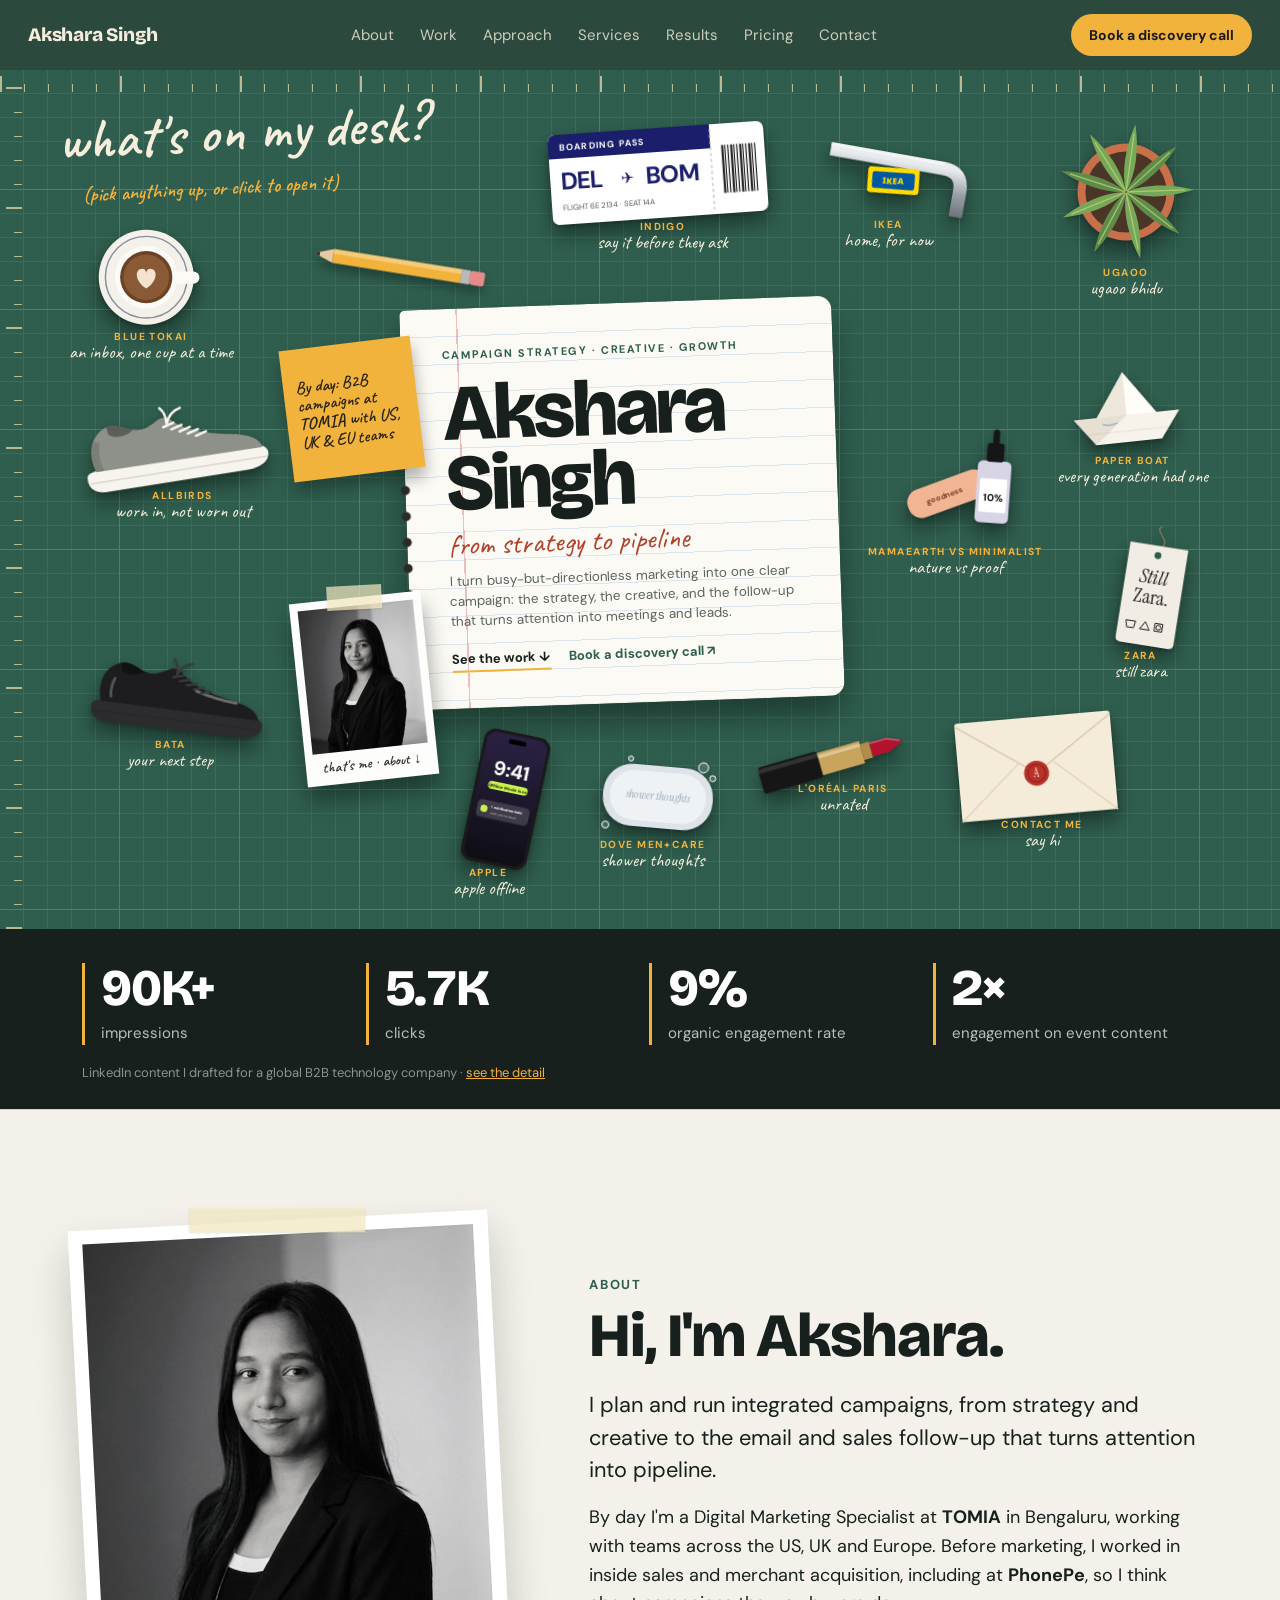
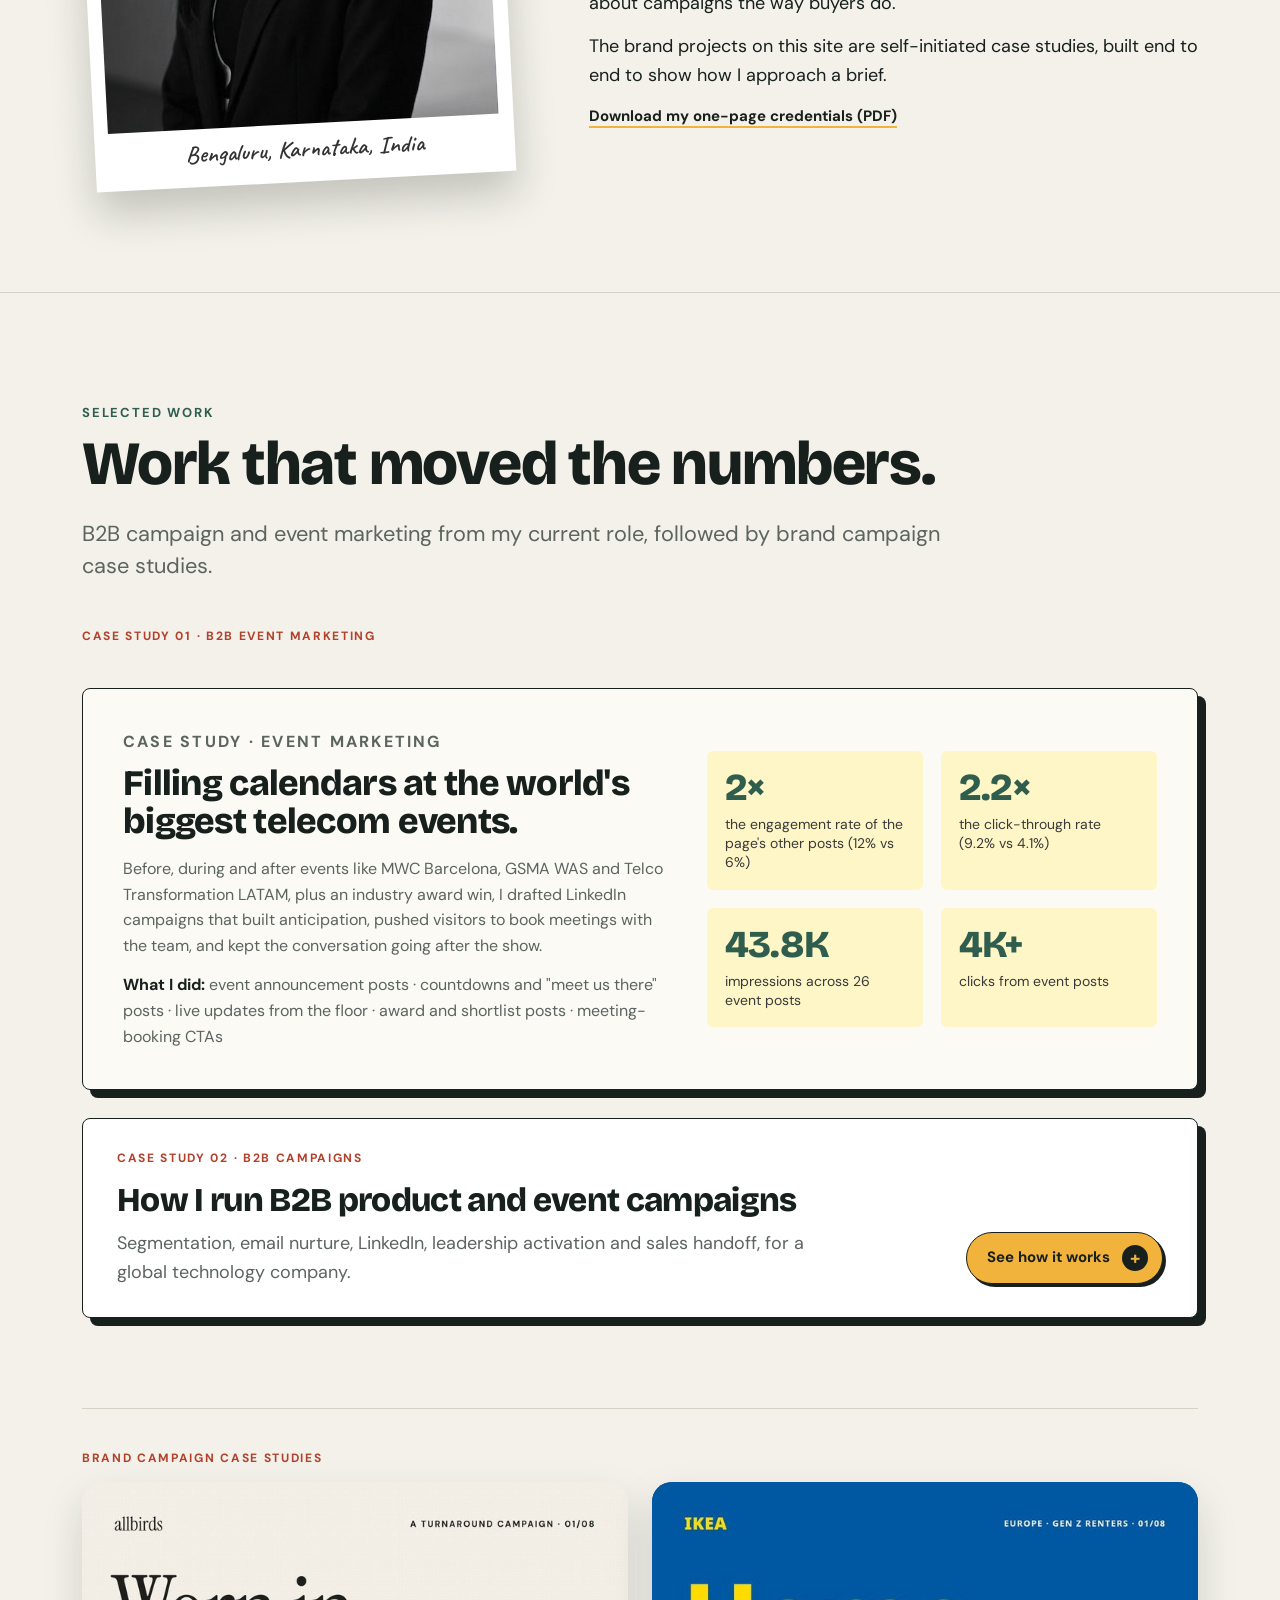
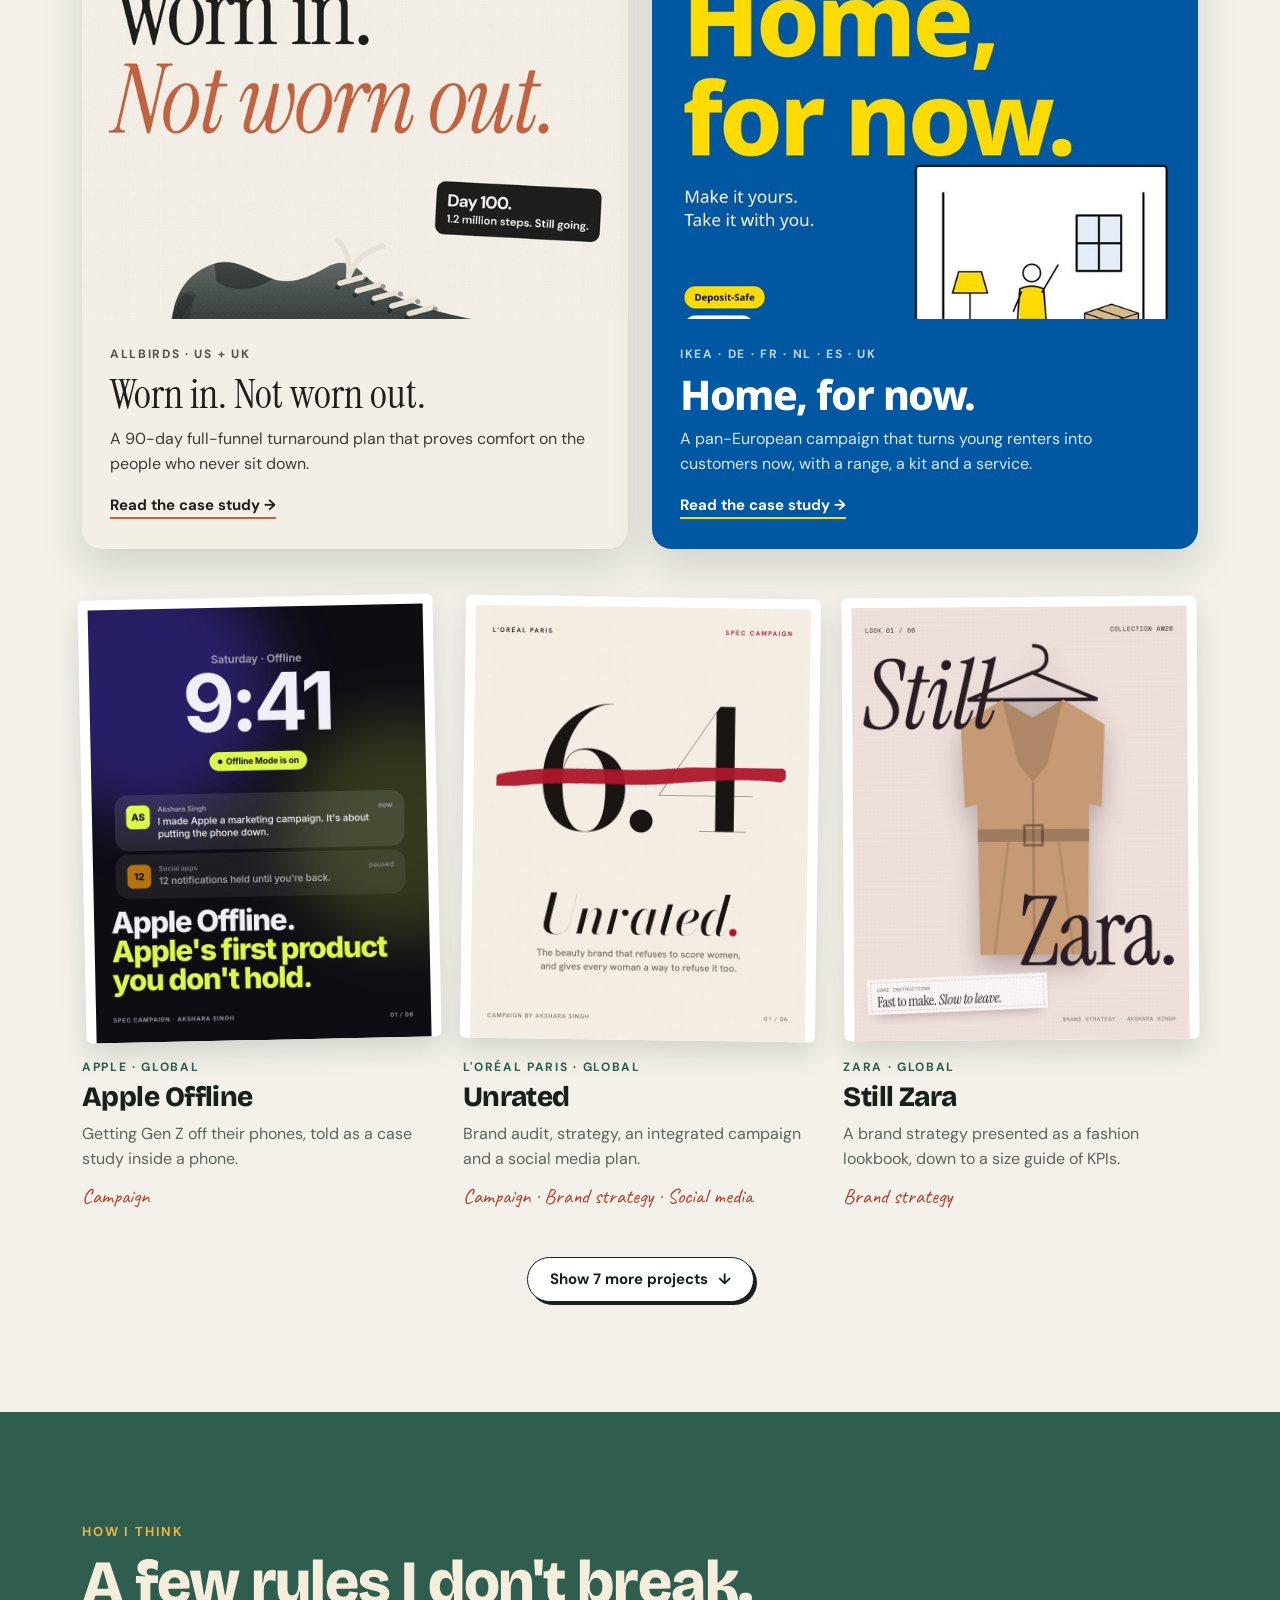
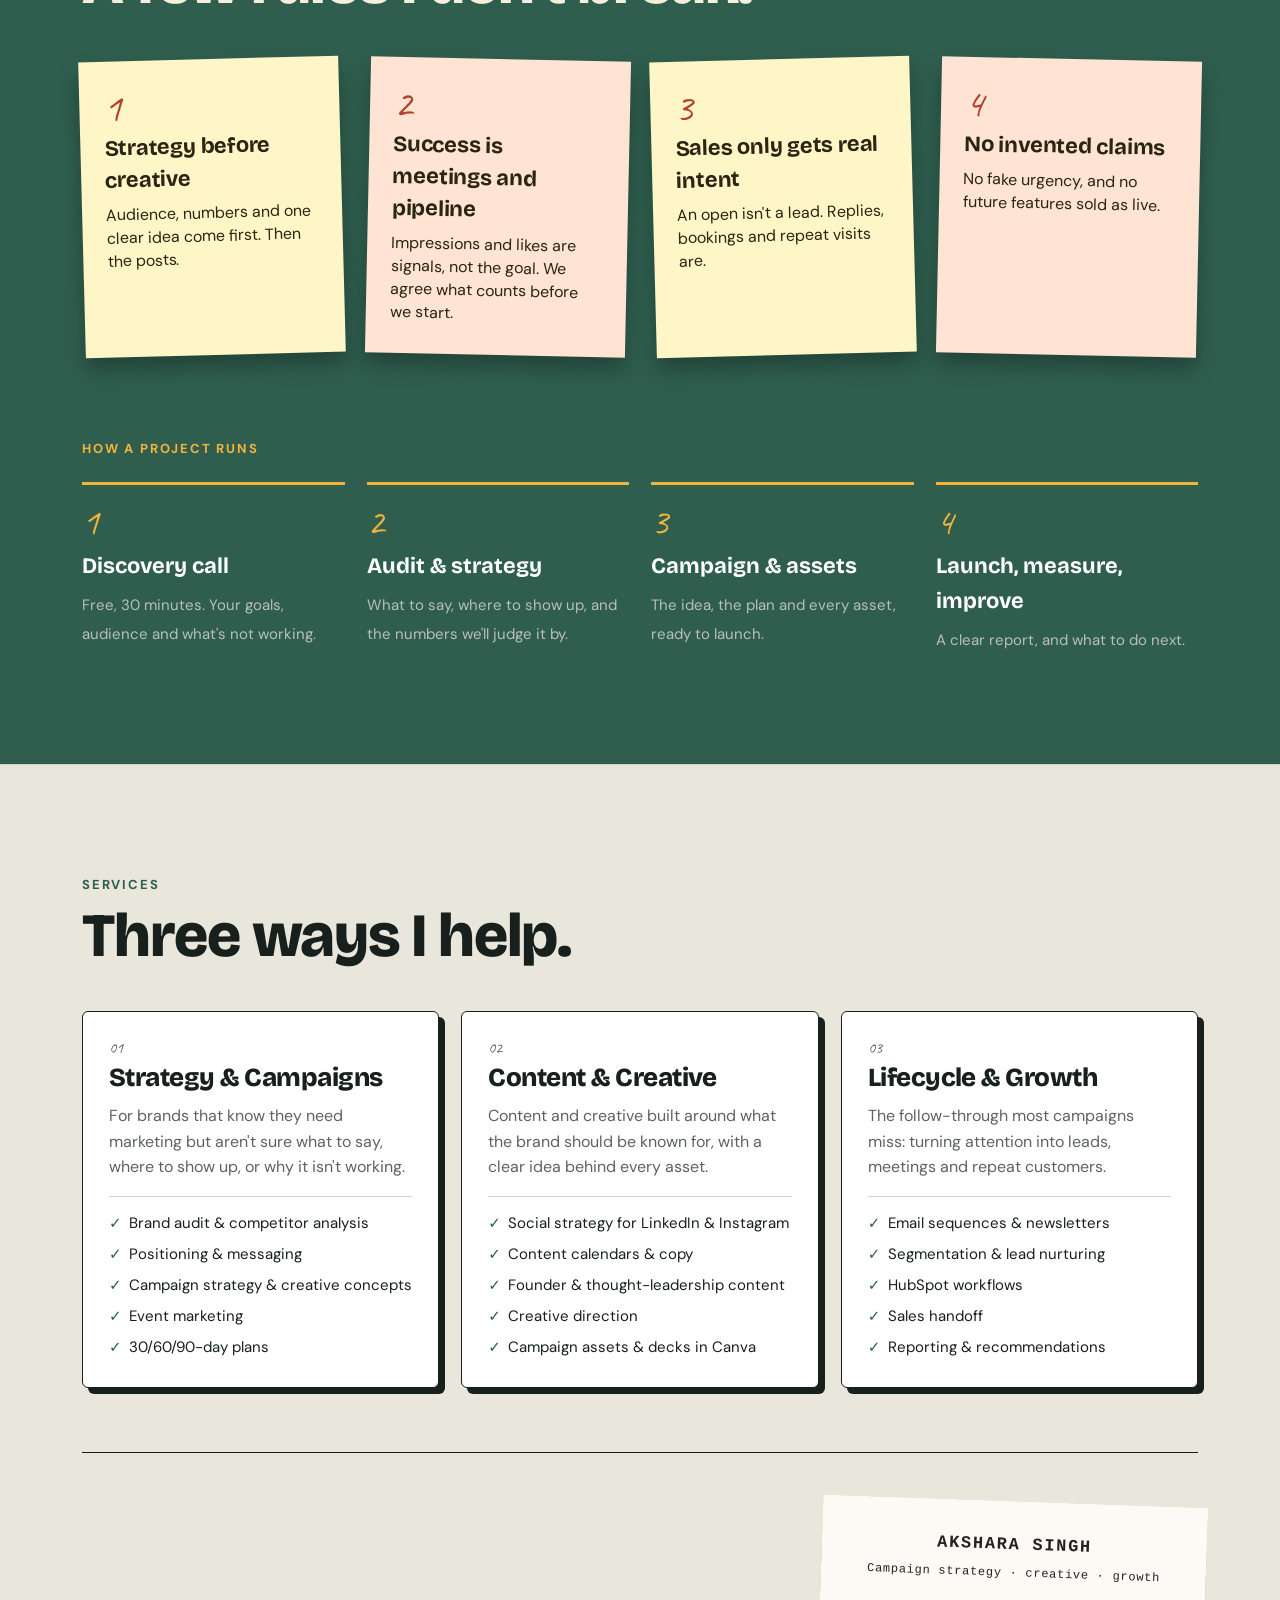
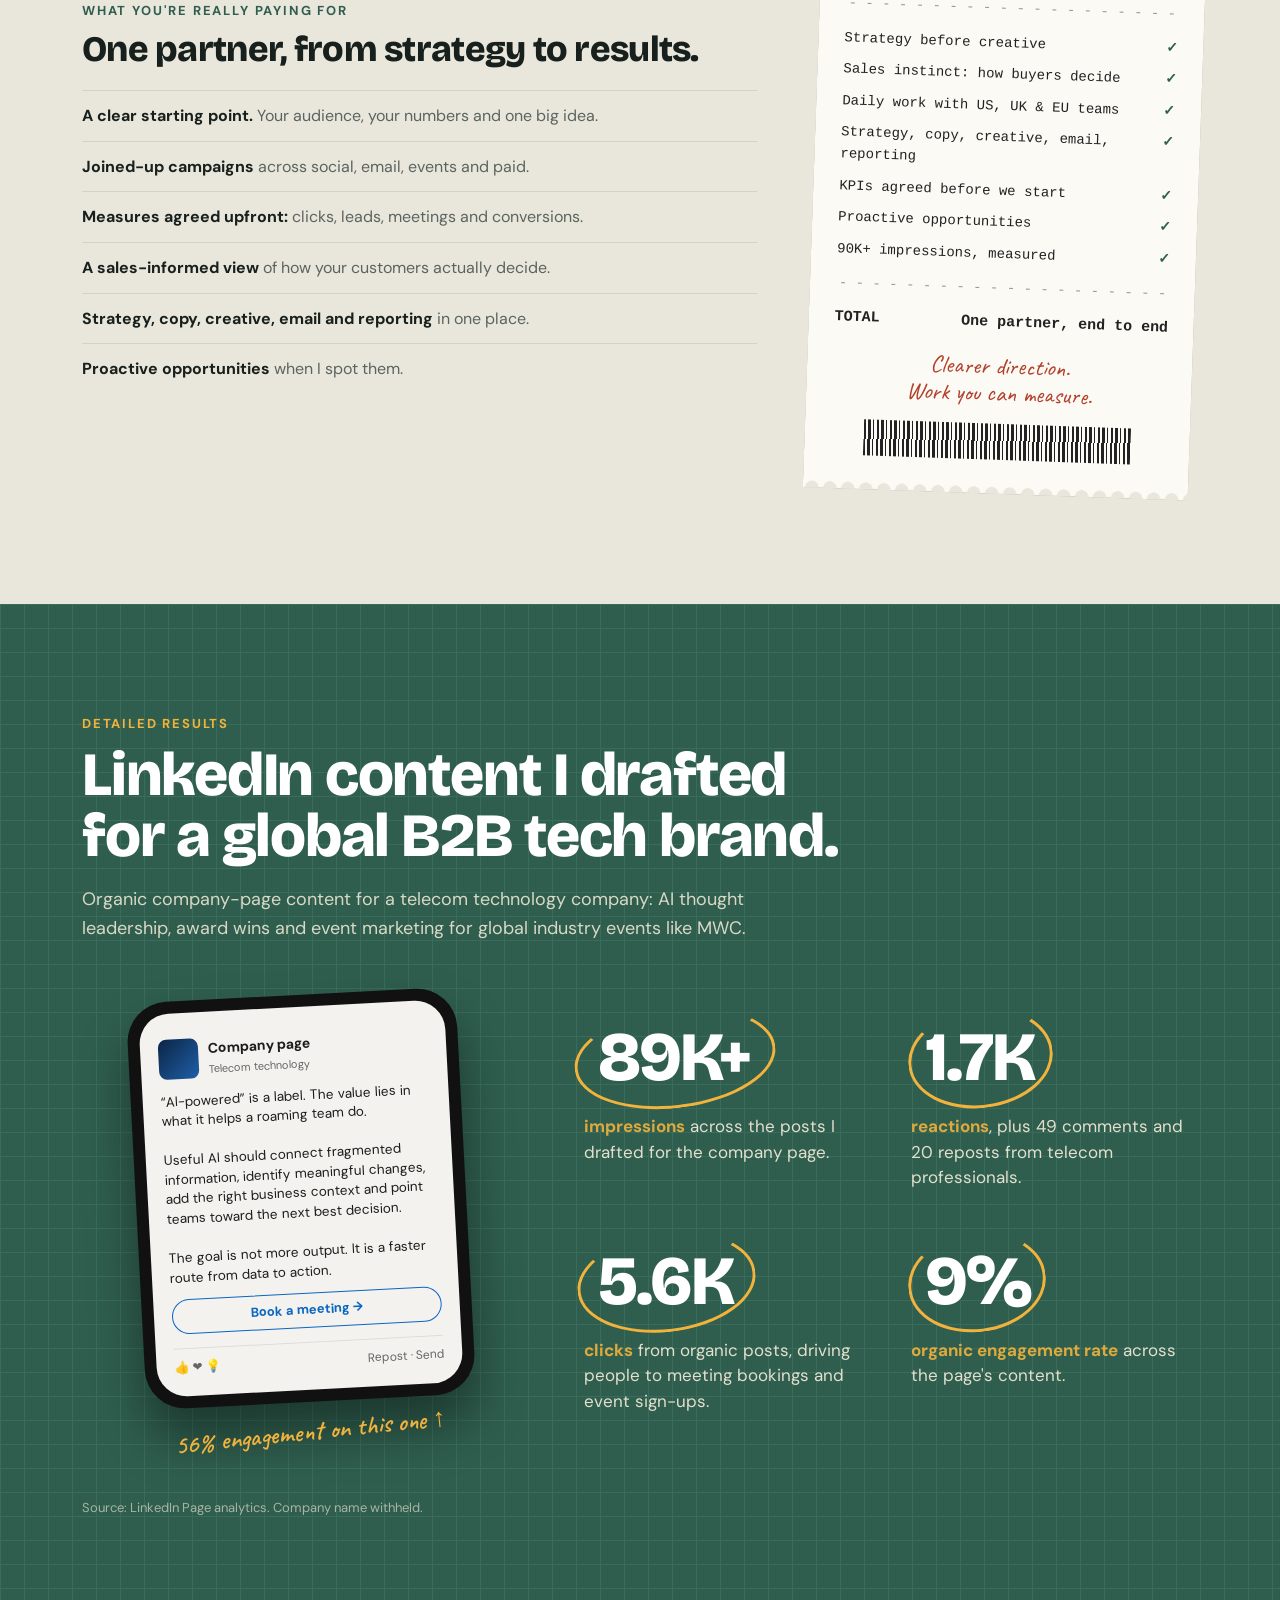
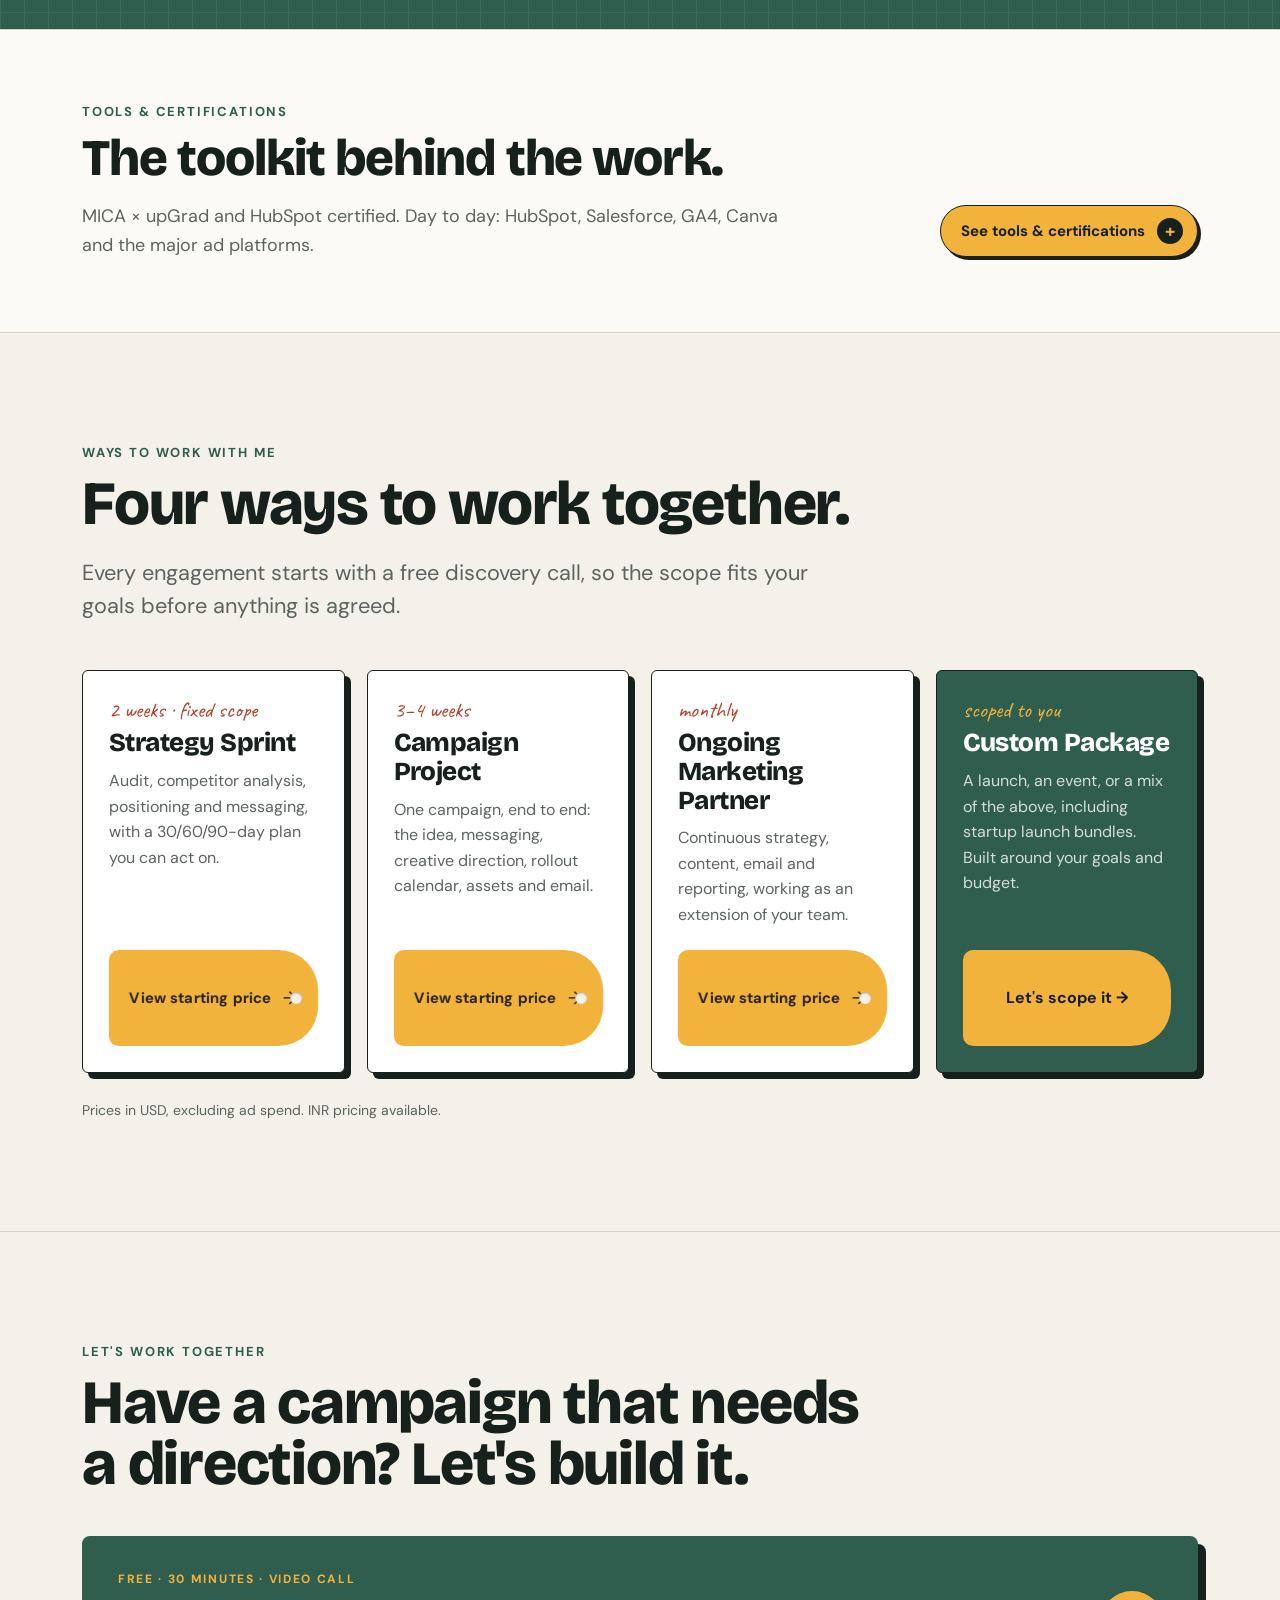
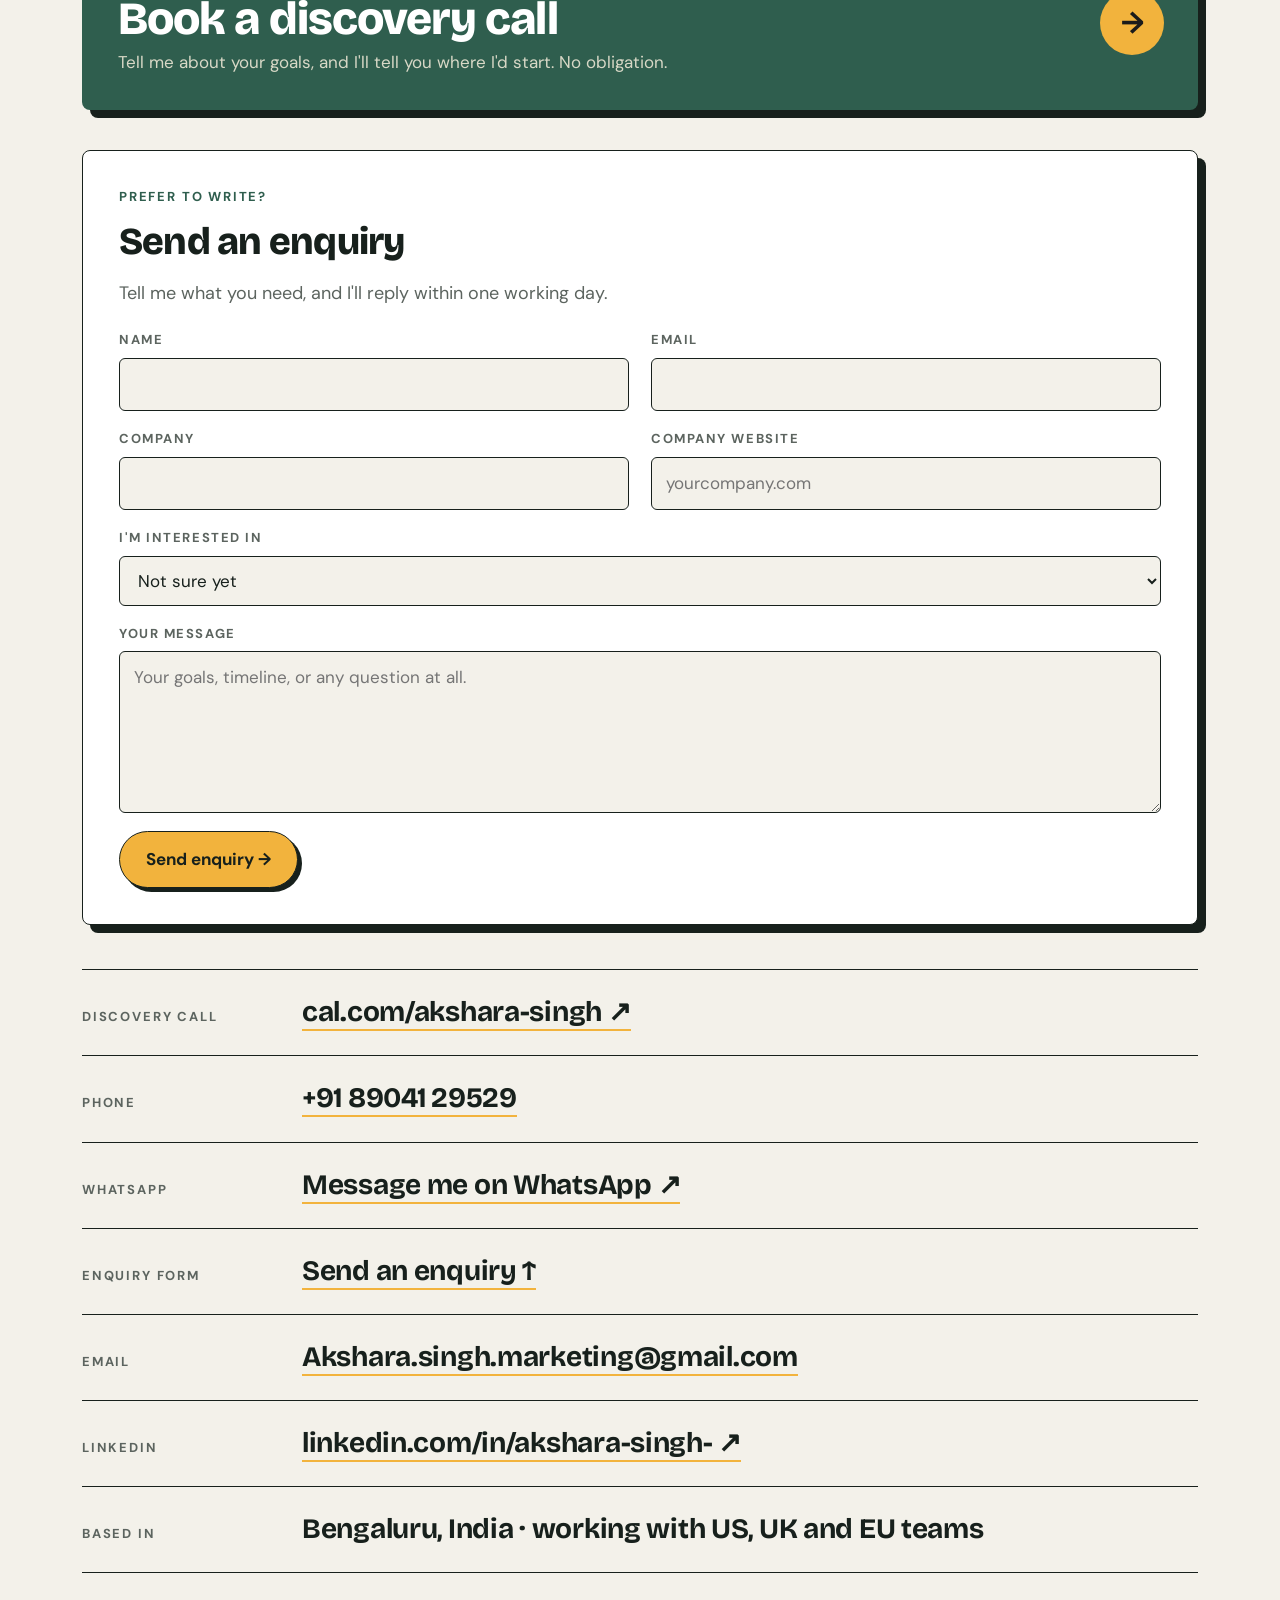
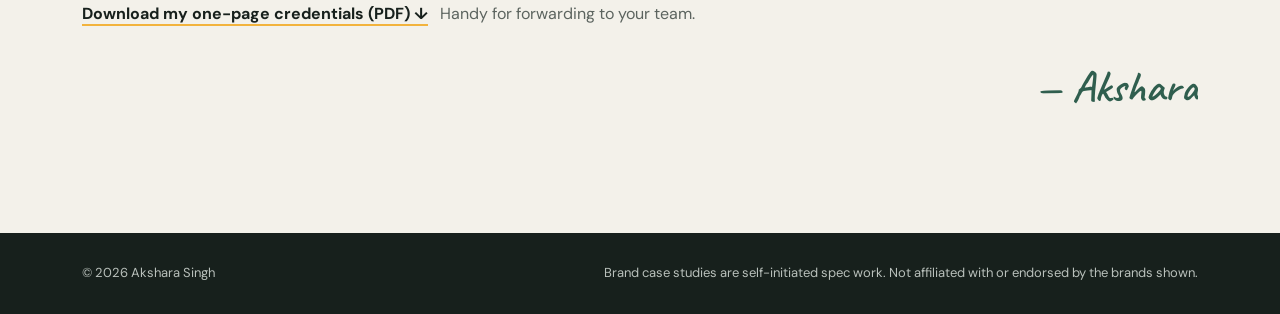
==== commit db161340: "Enquiry form: require company and add company website Co-Authored-By: Claude Opus 5.5 <noreply@anthr" ====
--- a/index.html
+++ b/index.html
@@ -287,8 +287,9 @@
     <input type="text" name="_honey" class="enq-hp" tabindex="-1" autocomplete="off" aria-hidden="true">
     <label><span>Name</span><input name="name" required autocomplete="name"></label>
     <label><span>Email</span><input type="email" name="email" required autocomplete="email"></label>
-    <label><span>Company <em>(optional)</em></span><input name="company" autocomplete="organization"></label>
-    <label><span>I'm interested in</span><select name="interest" id="enqInterest">
+    <label><span>Company</span><input name="company" required autocomplete="organization"></label>
+    <label><span>Company website</span><input type="text" inputmode="url" name="website" required autocomplete="url" placeholder="yourcompany.com"></label>
+    <label class="wide"><span>I'm interested in</span><select name="interest" id="enqInterest">
       <option>Not sure yet</option><option>Strategy Sprint</option><option>Campaign Project</option><option>Ongoing Marketing Partner</option><option>Custom Package</option><option>Something else</option>
     </select></label>
     <label class="wide"><span>Your message</span><textarea name="message" rows="5" required placeholder="Your goals, timeline, or any question at all."></textarea></label>
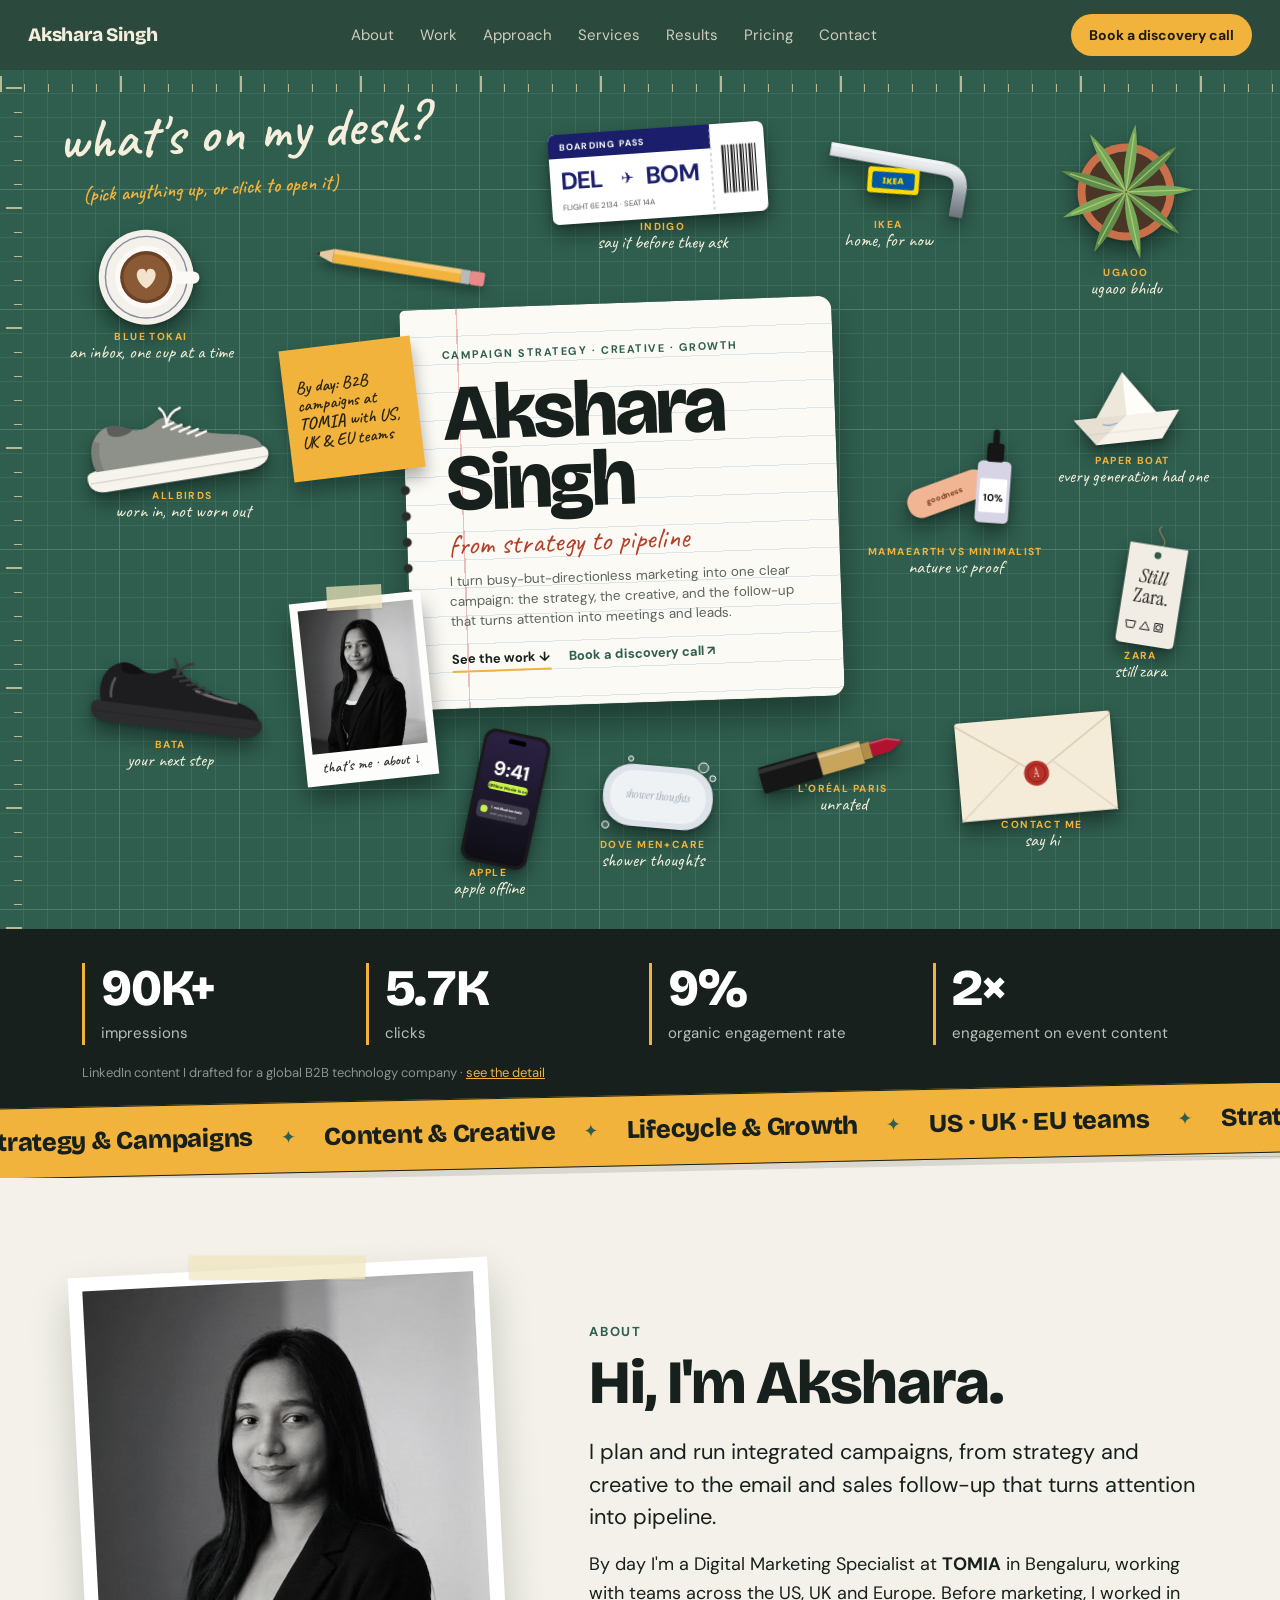
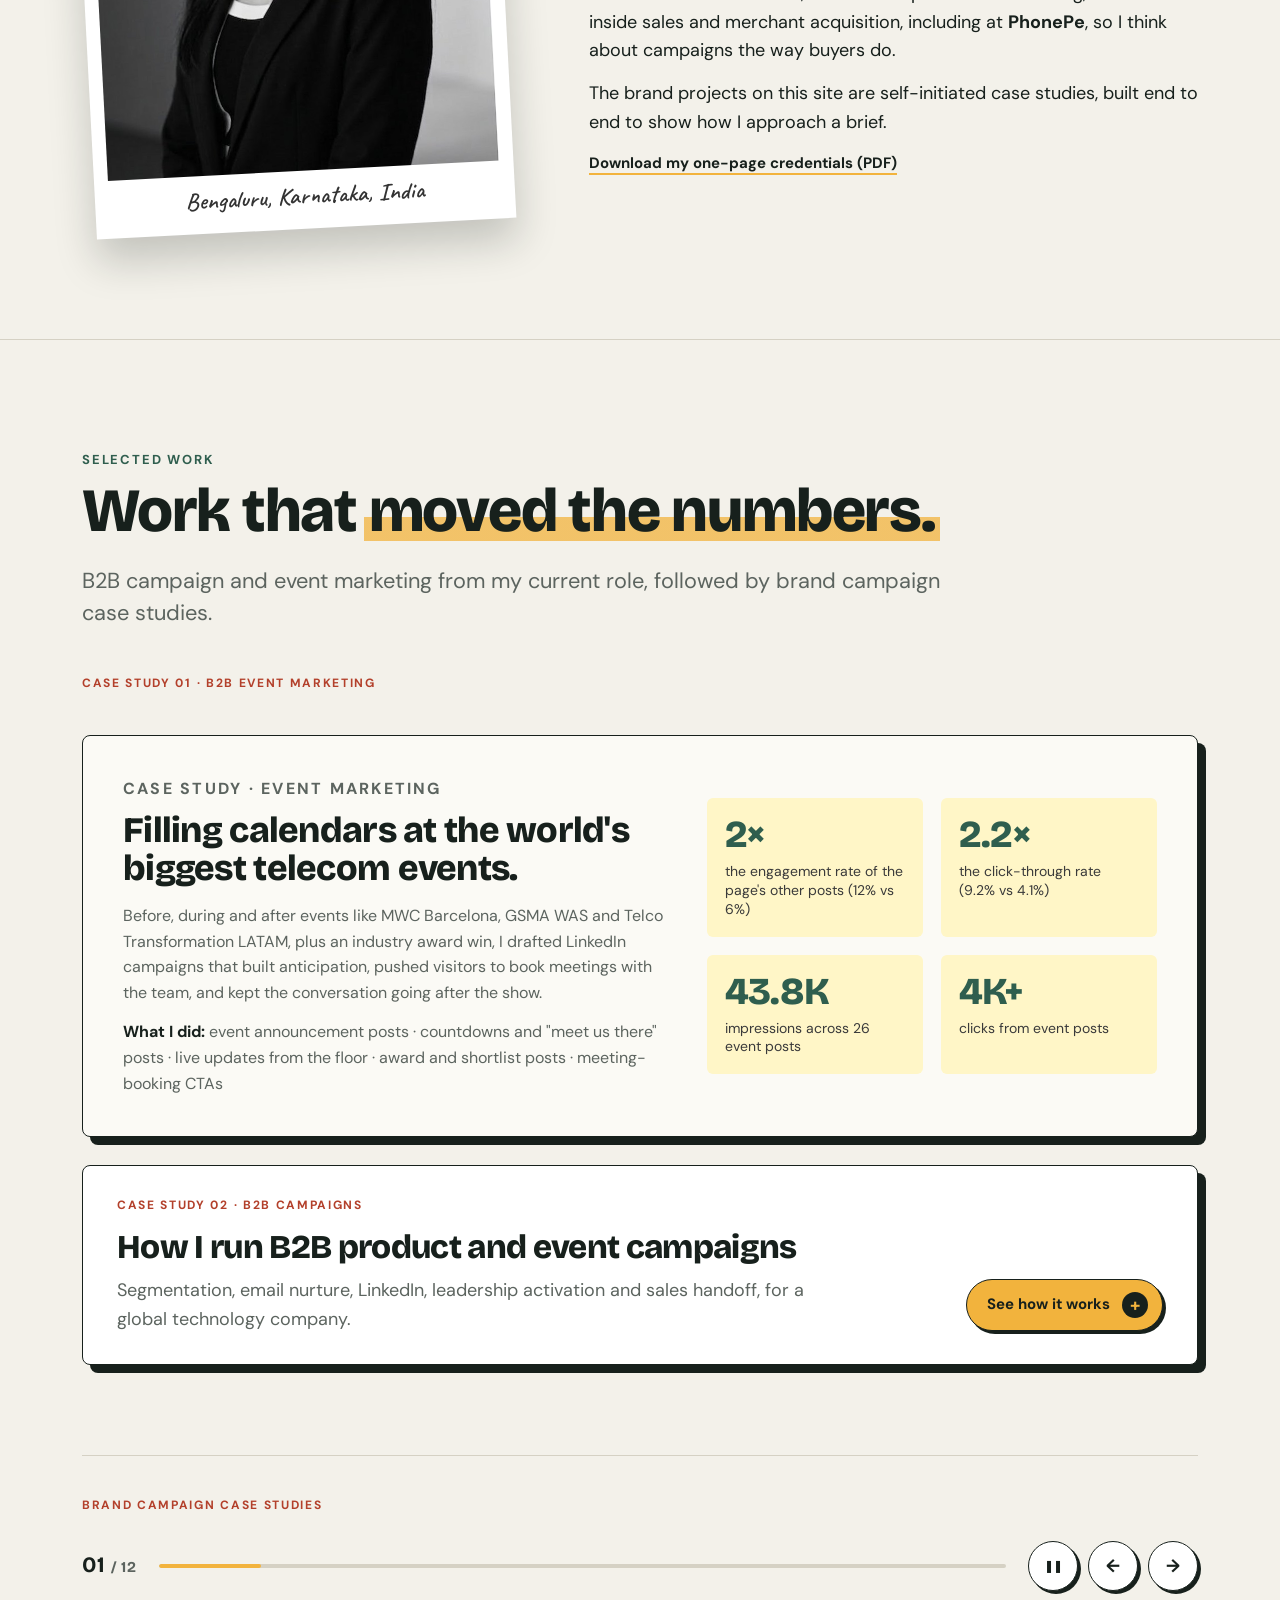
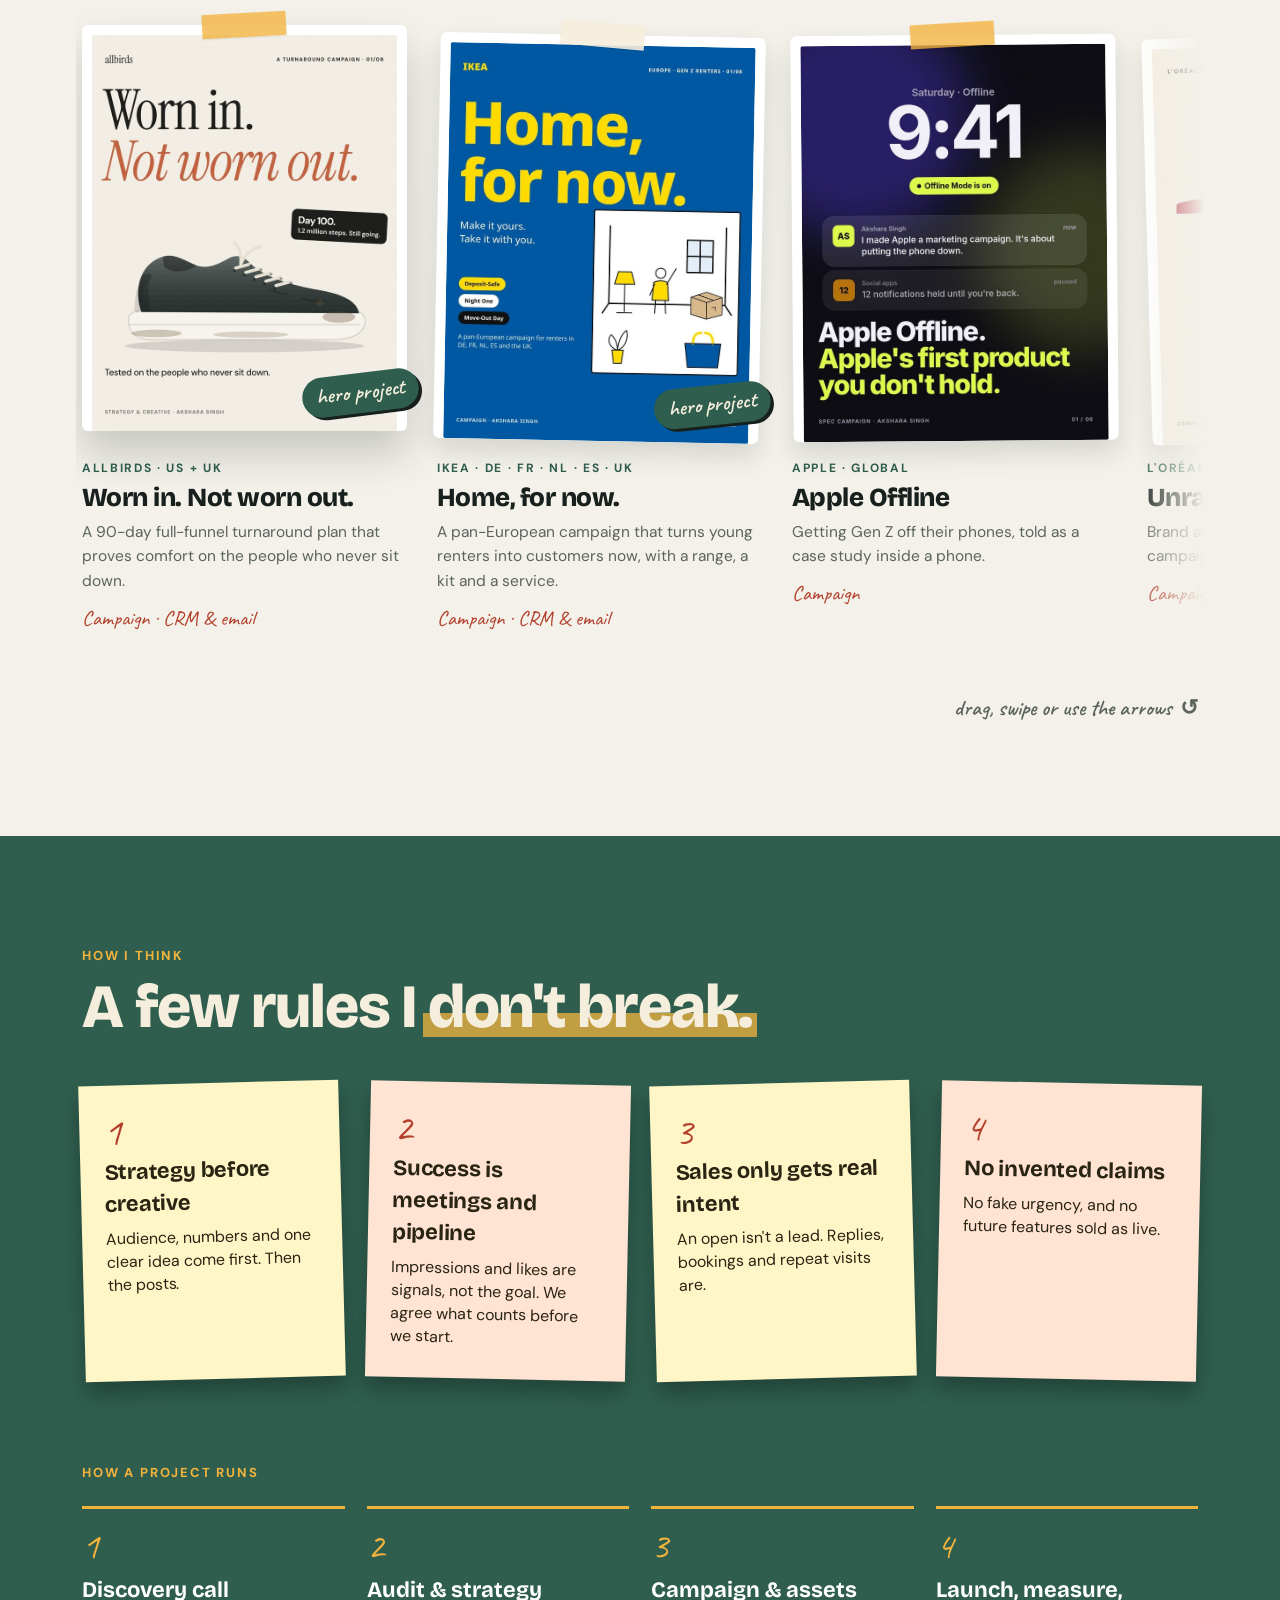
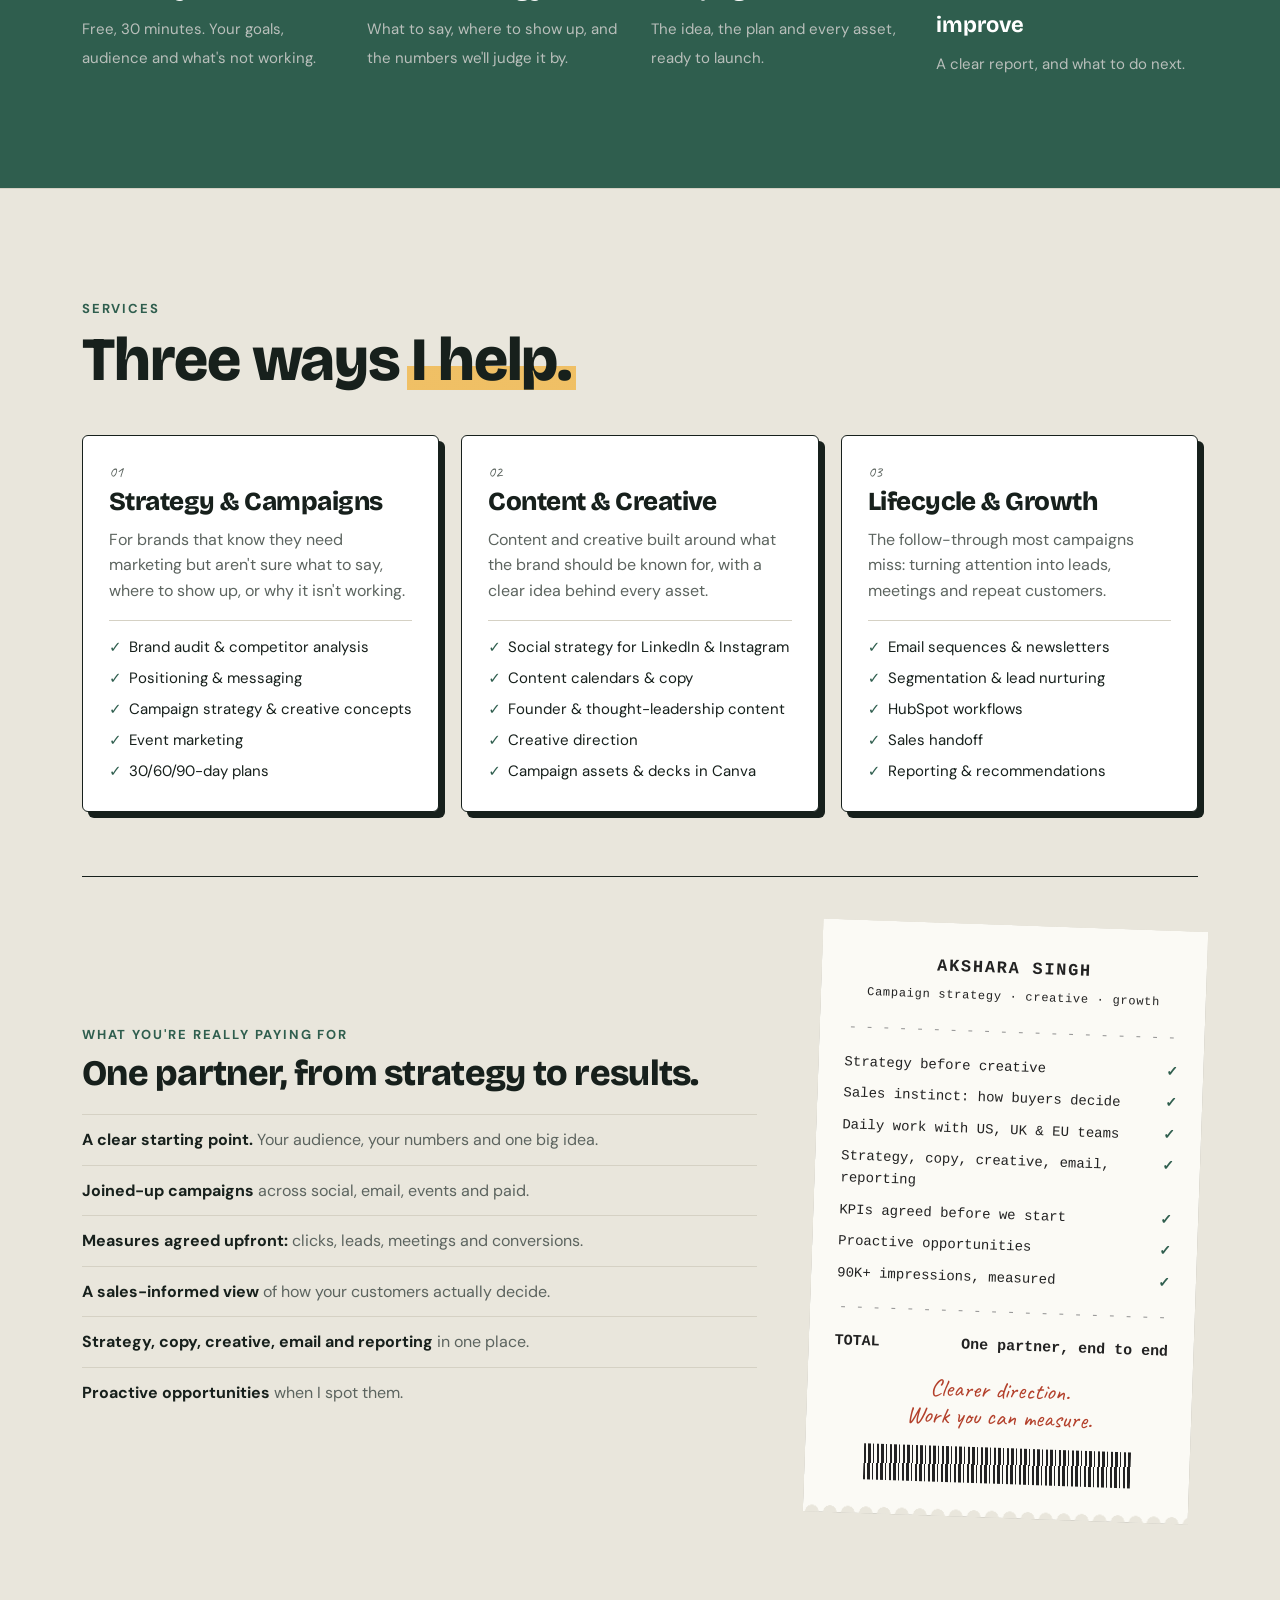
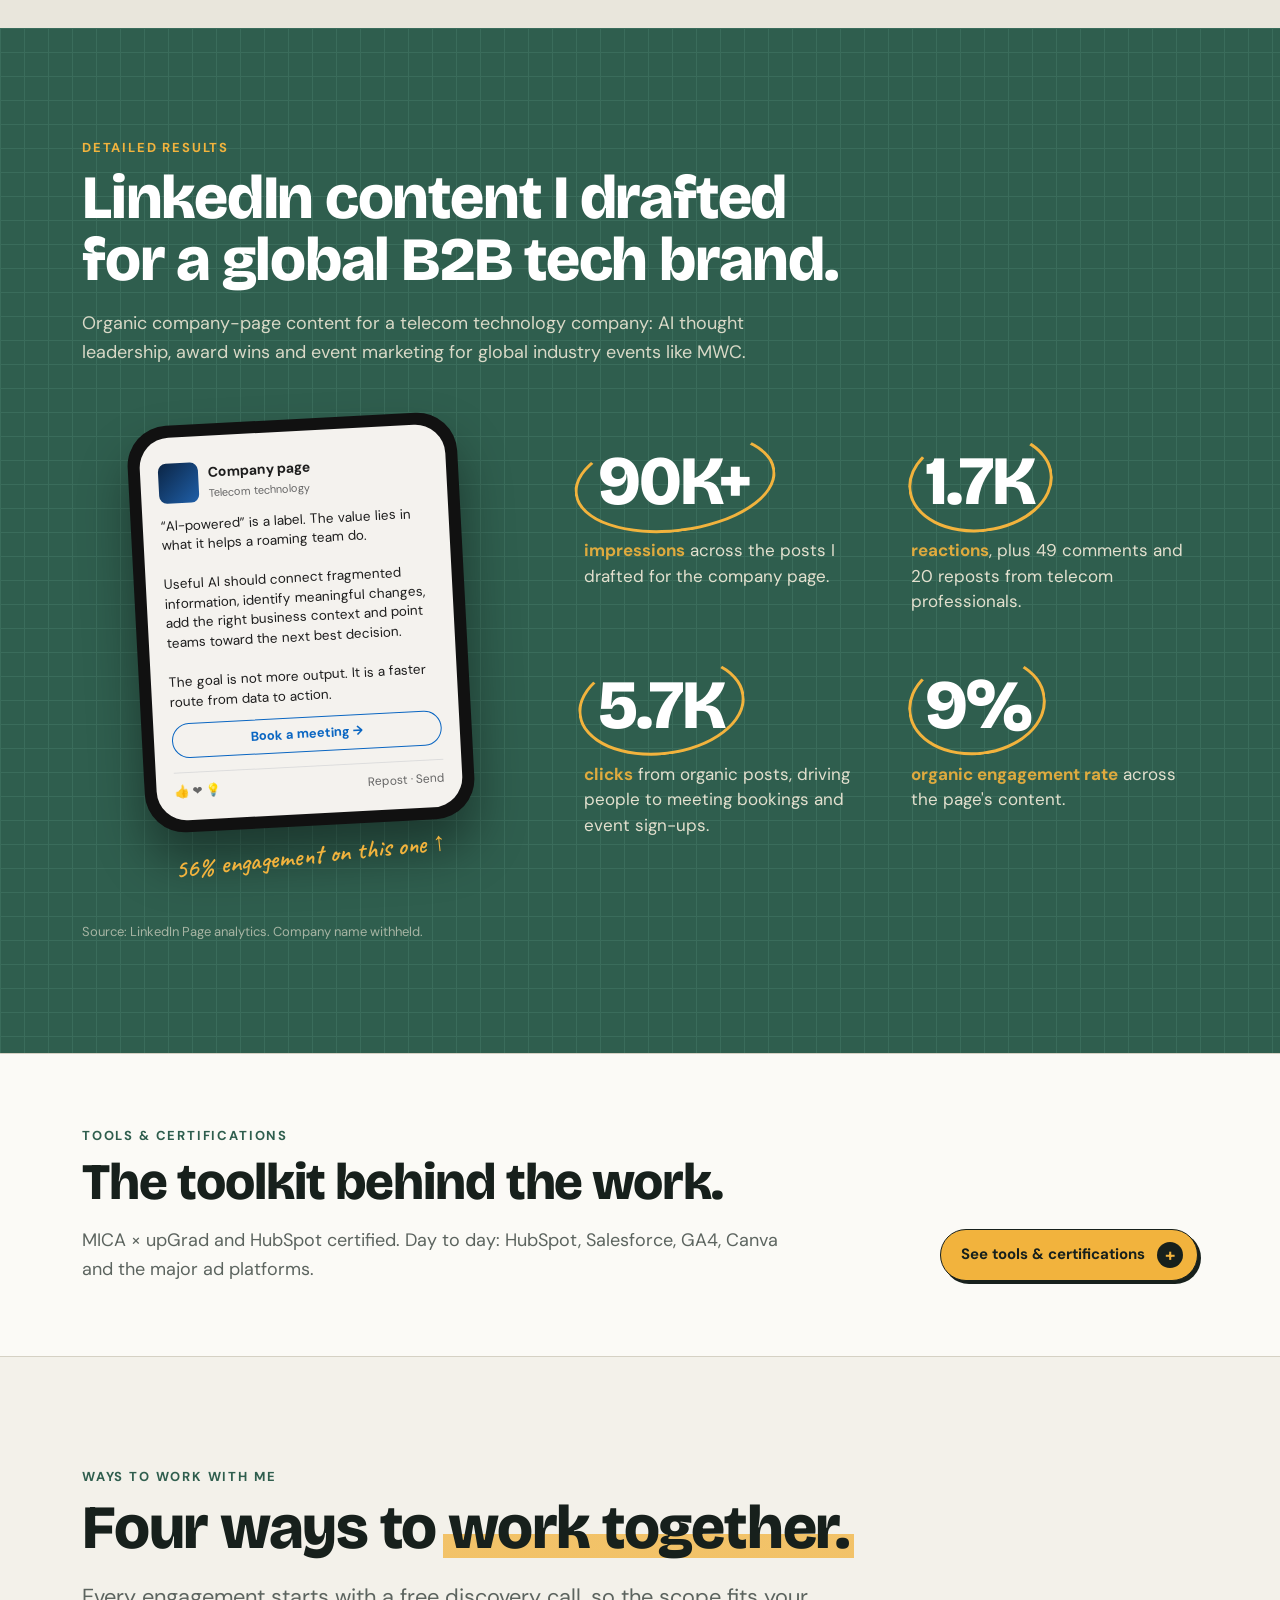
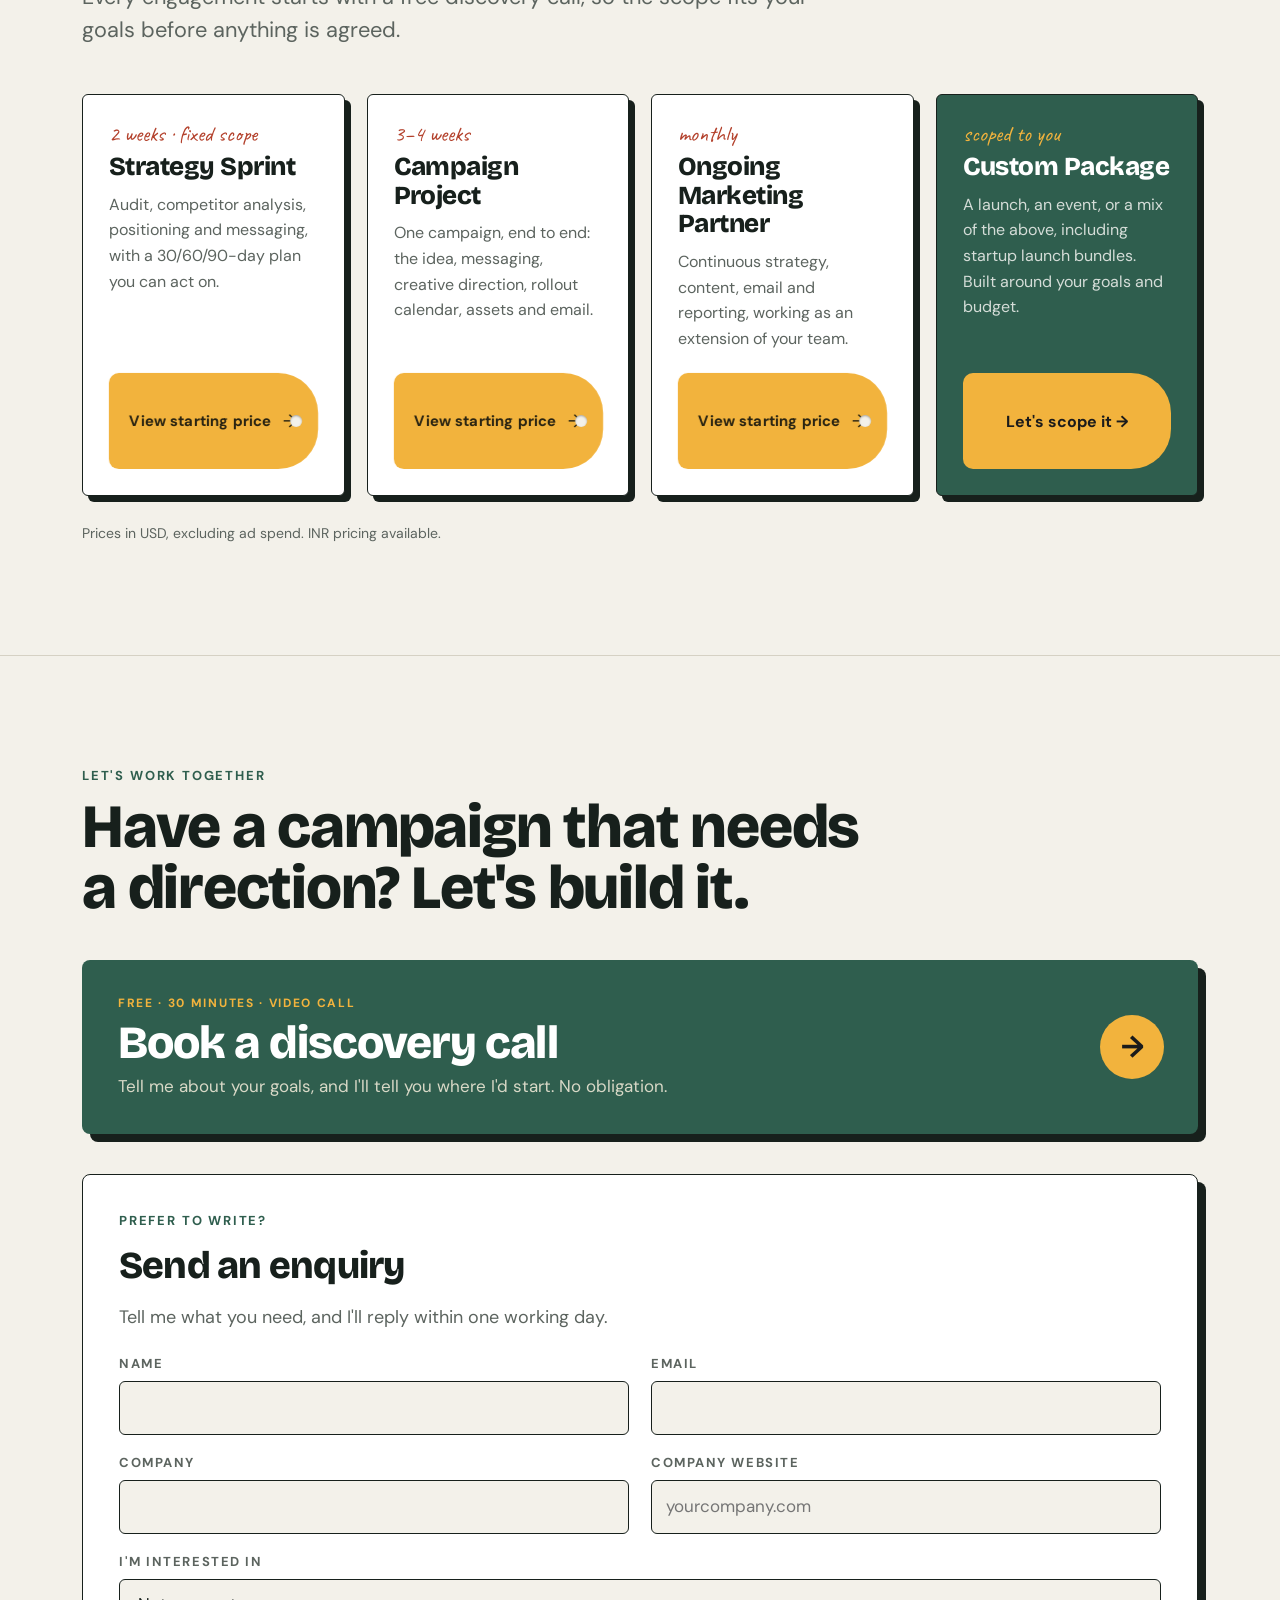
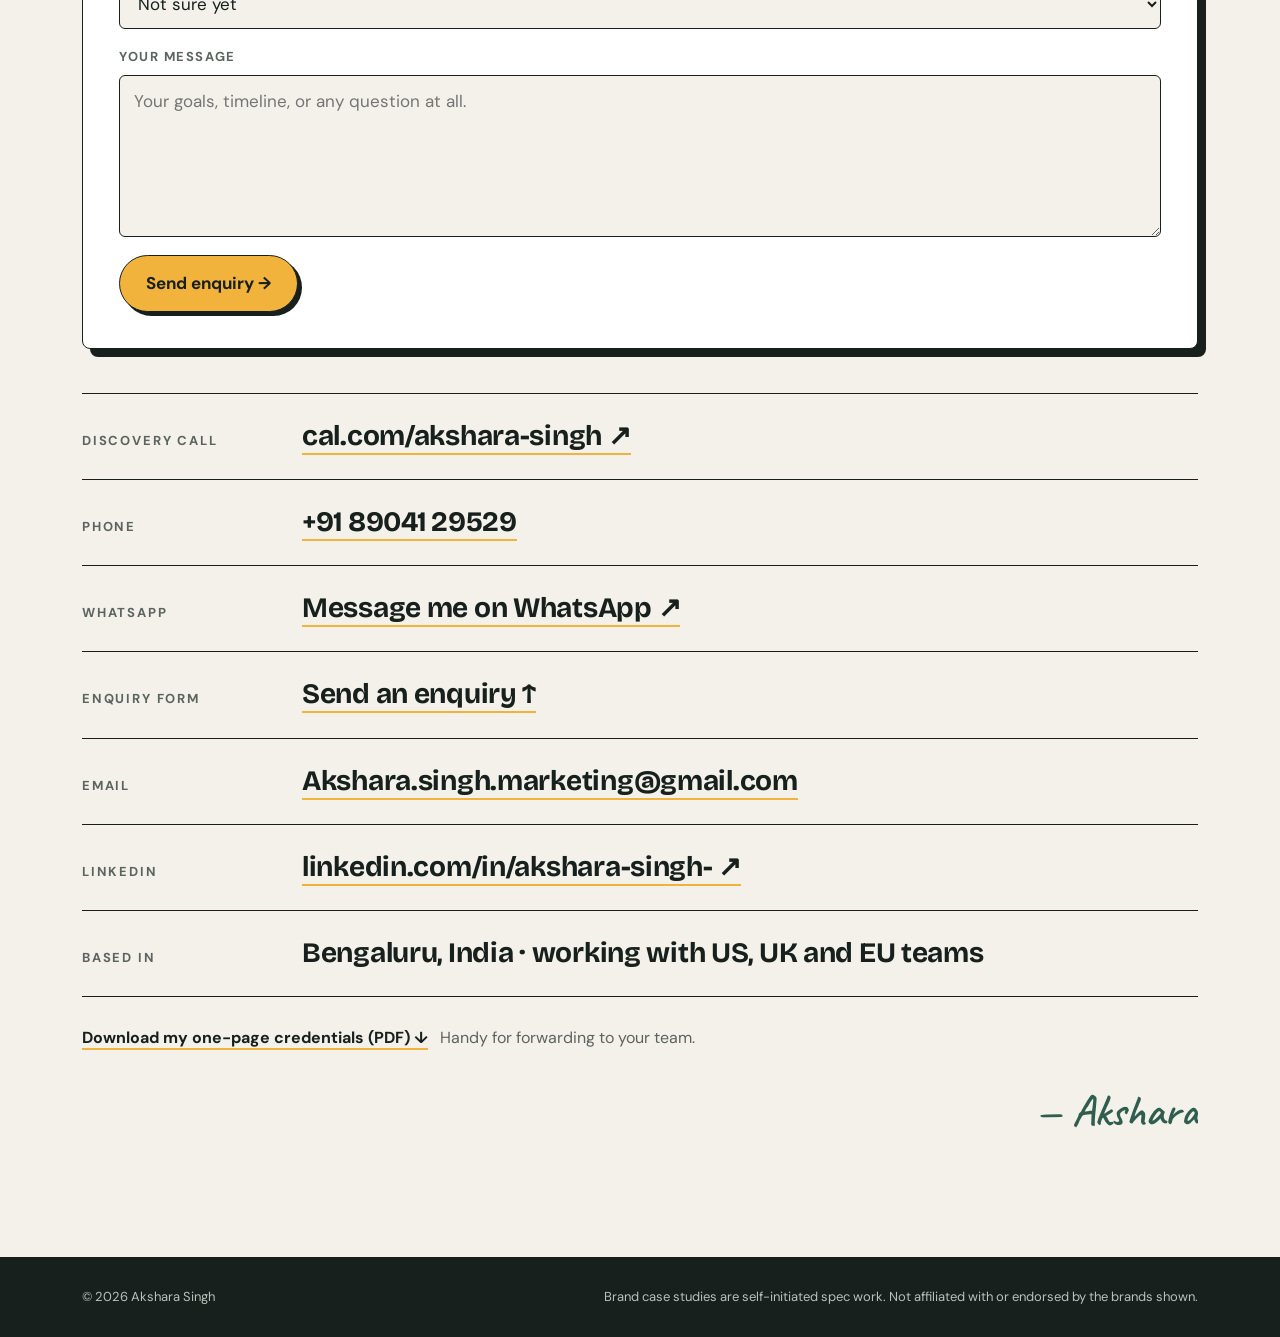
==== commit 14025925: "Show brand case studies in a rotating carousel; add ribbon and marker details The projects grid beco" ====
--- a/index.html
+++ b/index.html
@@ -57,6 +57,9 @@
   <p class="pb-note">LinkedIn content I drafted for a global B2B technology company · <a href="#results">see the detail</a></p>
 </div></section>
 
+<div class="ribbon-wrap" aria-hidden="true"><div class="ribbon"><div class="ribbon-in"><span>Strategy &amp; Campaigns</span><i>✦</i><span>Content &amp; Creative</span><i>✦</i><span>Lifecycle &amp; Growth</span><i>✦</i><span>US · UK · EU teams</span><i>✦</i><span>Strategy &amp; Campaigns</span><i>✦</i><span>Content &amp; Creative</span><i>✦</i><span>Lifecycle &amp; Growth</span><i>✦</i><span>US · UK · EU teams</span><i>✦</i></div></div></div>
+
+
 <section class="paper about" id="about">
   <div class="wrap about-grid">
     <figure class="pol-big">
@@ -77,7 +80,7 @@
 
 <section class="paper work" id="work"><div class="wrap">
   <p class="kick">Selected work</p>
-  <h2>Work that moved the numbers.</h2>
+  <h2>Work that <span class="mk">moved the numbers.</span></h2>
   <p class="lead">B2B campaign and event marketing from my current role, followed by brand campaign case studies.</p>
 
   <div class="realwork">
@@ -148,15 +151,25 @@
 
   <div class="spec">
     <p class="rw-tag">Brand campaign case studies</p>
-    <div class="feat" id="featured"></div>
-    <div class="grid" id="grid"></div>
-    <div class="more-wrap"><button class="more-btn" id="moreBtn" type="button" aria-expanded="false">Show 7 more projects <i aria-hidden="true">↓</i></button></div>
+    <div class="car" id="car" role="region" aria-roledescription="carousel" aria-label="Brand campaign case studies">
+      <div class="car-bar">
+        <p class="car-count" aria-hidden="true"><b id="carNow">01</b> / <span id="carAll">12</span></p>
+        <div class="car-progress" aria-hidden="true"><i id="carFill"></i></div>
+        <div class="car-ctl">
+          <button type="button" class="car-btn" id="carPlay" aria-label="Pause the carousel"><span class="i-pause" aria-hidden="true">❚❚</span><span class="i-play" aria-hidden="true">▶</span></button>
+          <button type="button" class="car-btn" id="carPrev" aria-label="Previous project">←</button>
+          <button type="button" class="car-btn" id="carNext" aria-label="Next project">→</button>
+        </div>
+      </div>
+      <div class="car-track" id="carTrack" tabindex="0" aria-label="Projects, scroll sideways"></div>
+      <p class="car-hint hand" aria-hidden="true">drag, swipe or use the arrows</p>
+    </div>
   </div>
 </div></section>
 
 <section class="board" id="how"><div class="wrap">
   <p class="kick">How I think</p>
-  <h2>A few rules I don't break.</h2>
+  <h2>A few rules I <span class="mk">don't break.</span></h2>
   <ol class="notes">
     <li><b>Strategy before creative</b>Audience, numbers and one clear idea come first. Then the posts.</li>
     <li><b>Success is meetings and pipeline</b>Impressions and likes are signals, not the goal. We agree what counts before we start.</li>
@@ -176,7 +189,7 @@
 
 <section class="paper services" id="services"><div class="wrap">
   <p class="kick">Services</p>
-  <h2>Three ways I help.</h2>
+  <h2>Three ways <span class="mk">I help.</span></h2>
   <div class="pillars">
     <article><p class="pl-n">01</p><h3>Strategy &amp; Campaigns</h3><p>For brands that know they need marketing but aren't sure what to say, where to show up, or why it isn't working.</p><ul><li>Brand audit &amp; competitor analysis</li><li>Positioning &amp; messaging</li><li>Campaign strategy &amp; creative concepts</li><li>Event marketing</li><li>30/60/90-day plans</li></ul></article>
     <article><p class="pl-n">02</p><h3>Content &amp; Creative</h3><p>Content and creative built around what the brand should be known for, with a clear idea behind every asset.</p><ul><li>Social strategy for LinkedIn &amp; Instagram</li><li>Content calendars &amp; copy</li><li>Founder &amp; thought-leadership content</li><li>Creative direction</li><li>Campaign assets &amp; decks in Canva</li></ul></article>
@@ -258,7 +271,7 @@
 
 <section class="paper pricing" id="pricing"><div class="wrap">
   <p class="kick">Ways to work with me</p>
-  <h2>Four ways to work together.</h2>
+  <h2>Four ways to <span class="mk">work together.</span></h2>
   <p class="lead">Every engagement starts with a free discovery call, so the scope fits your goals before anything is agreed.</p>
   <div class="pkgs four">
     <article class="pkg"><p class="pk-time">2 weeks · fixed scope</p><h3>Strategy Sprint</h3><p class="pk-desc">Audit, competitor analysis, positioning and messaging, with a 30/60/90-day plan you can act on.</p><button class="ptag" type="button" aria-expanded="false"><span class="tag-front"><span class="tf-t">View starting price</span><span class="eyes" aria-hidden="true">→</span></span><span class="tag-back"><small>from</small><b>$450</b><span class="tb-n">A clear plan in two weeks.</span></span></button></article>
@@ -271,7 +284,7 @@
 
 <section class="paper contact" id="contact"><div class="wrap">
   <p class="kick">Let's work together</p>
-  <h2>Have a campaign that needs a direction? Let's build it.</h2>
+  <h2>Have a campaign that needs a direction? <span class="mk">Let's build it.</span></h2>
   <a class="callcard" href="https://cal.com/akshara-singh/30min" target="_blank" rel="noopener">
     <span class="cc-k">Free · 30 minutes · video call</span>
     <span class="cc-t">Book a discovery call</span>
@@ -310,6 +323,8 @@
 
 <footer><div class="wrap"><span>© <span id="yr">2026</span> Akshara Singh</span><span>Brand case studies are self-initiated spec work. Not affiliated with or endorsed by the brands shown.</span></div></footer>
 
+<div class="peek" id="peek" aria-hidden="true">View<br>case study</div>
+
 <script src="projects.js"></script>
 <script src="js/desk.js"></script>
 <script src="js/home.js"></script>
--- a/css/desk.css
+++ b/css/desk.css
@@ -559,3 +559,64 @@
 .enq-status.ok{color:var(--mat)}.enq-status.err{color:#B3261E}
 .enq.sent label,.enq.sent .enq-foot button{display:none}
 @media (max-width:760px){.enq{grid-template-columns:minmax(0,1fr);padding:26px 20px}}
+
+/* ---------- project carousel ---------- */
+.car{margin-top:26px;position:relative}
+.car-bar{display:flex;align-items:center;gap:22px;margin-bottom:18px}
+.car-count{font-family:var(--display);font-weight:700;font-size:15px;letter-spacing:.08em;color:var(--muted);white-space:nowrap}
+.car-count b{color:var(--ink);font-size:22px}
+.car-progress{flex:1;height:4px;background:var(--line);border-radius:4px;overflow:hidden}
+.car-progress i{display:block;height:100%;width:12%;background:var(--sun);border-radius:4px;transition:width .35s}
+.car-ctl{display:flex;gap:10px}
+.car-btn{width:50px;height:50px;border-radius:50%;border:1.5px solid var(--ink);background:#fff;color:var(--ink);font:700 18px/1 var(--sans);cursor:pointer;box-shadow:3px 3px 0 var(--ink);transition:transform .2s,box-shadow .2s,background .2s}
+.car-btn:hover{background:var(--sun);transform:translate(-2px,-2px);box-shadow:5px 5px 0 var(--ink)}
+.car-btn:active{transform:translate(1px,1px);box-shadow:1px 1px 0 var(--ink)}
+.car-btn:focus-visible,.car-track:focus-visible{outline:3px solid var(--sun);outline-offset:3px}
+#carPlay{font-size:12px;letter-spacing:-1px}
+.car .i-play,.car.paused .i-pause{display:none}.car.paused .i-play{display:inline}
+.car-track{display:flex;gap:30px;overflow-x:auto;scroll-snap-type:x mandatory;scroll-behavior:smooth;padding:26px 6px 34px;margin:0 -6px;scrollbar-width:none;cursor:grab;overscroll-behavior-x:contain}
+.car-track::-webkit-scrollbar{display:none}
+.car-track.dragging{cursor:grabbing;scroll-snap-type:none;scroll-behavior:auto}
+.car-track.dragging .slide{pointer-events:none}
+.slide{flex:0 0 calc((100% - 60px) / 3.25);scroll-snap-align:start;display:flex;flex-direction:column;text-decoration:none;color:var(--ink);user-select:none;-webkit-user-select:none}
+.slide .im{position:relative;aspect-ratio:4/5;border-radius:6px;background:#fff;padding:10px 10px 0;box-shadow:0 12px 26px rgba(23,32,28,.14);margin-bottom:18px;transition:transform .45s cubic-bezier(.34,1.56,.64,1),box-shadow .45s}
+.slide .im img{width:100%;height:100%;object-fit:cover;object-position:top;border-radius:2px;pointer-events:none}
+.slide:nth-child(3n+1) .im{transform:rotate(-1.6deg)}.slide:nth-child(3n+2) .im{transform:rotate(1.1deg)}.slide:nth-child(3n) .im{transform:rotate(-.5deg)}
+.slide.on .im,.slide:hover .im,.slide:focus-visible .im{transform:rotate(0) translateY(-10px);box-shadow:0 22px 40px rgba(23,32,28,.2)}
+.slide .im:before{content:"";position:absolute;top:-12px;left:50%;width:84px;height:24px;margin-left:-42px;background:rgba(242,179,61,.78);transform:rotate(-3deg);box-shadow:0 1px 2px rgba(0,0,0,.08);z-index:1}
+.slide:nth-child(even) .im:before{transform:rotate(4deg);background:rgba(246,238,220,.9)}
+.slide .stk{position:absolute;right:-12px;bottom:18px;background:var(--mat);color:var(--hand);font-size:22px;line-height:1;padding:8px 14px 10px;border-radius:40px;transform:rotate(-7deg);box-shadow:3px 3px 0 var(--ink)}
+.slide .tag{font-size:12px;font-weight:700;letter-spacing:.14em;text-transform:uppercase;color:var(--mat)}
+.slide h3{font-size:26px;line-height:1.06;margin:6px 0 8px}
+.slide .sum{font-size:15.5px;color:var(--muted)}
+.slide .type{font-family:var(--script);font-size:21px;color:#B3402B;margin-top:8px}
+.car-hint{text-align:right;font-size:22px;color:var(--muted);margin-top:-6px}
+.car-hint:after{content:"↺";display:inline-block;margin-left:.35em}
+@media (max-width:1000px){.slide{flex-basis:calc((100% - 30px) / 2.2)}}
+@media (max-width:620px){.slide{flex-basis:78%}.car-track{gap:20px}.car-bar{gap:14px}.car-btn{width:44px;height:44px}.car-hint{text-align:center}}
+.peek{position:fixed;left:0;top:0;z-index:60;width:92px;height:92px;margin:-46px 0 0 -46px;border-radius:50%;background:var(--sun);color:var(--ink);font:700 13px/1.15 var(--sans);text-align:center;display:grid;place-items:center;pointer-events:none;box-shadow:3px 3px 0 var(--ink);opacity:0;scale:.4;transition:opacity .2s,scale .25s cubic-bezier(.34,1.56,.64,1)}
+.peek.show{opacity:1;scale:1}
+@media (hover:hover) and (pointer:fine){.car-track:has(.slide:hover){cursor:none}}
+
+/* ---------- masking-tape ribbon ---------- */
+.ribbon{position:relative;width:calc(100% + 40px);background:var(--sun);color:var(--ink);border-block:1.5px solid var(--ink);transform:rotate(-1.2deg);margin:0 -20px;overflow:hidden;box-shadow:0 6px 0 rgba(23,32,28,.12)}
+.ribbon-in{display:flex;width:max-content;gap:28px;align-items:center;padding:14px 0;animation:ribbon 32s linear infinite}
+.ribbon span{font-family:var(--display);font-weight:800;font-size:clamp(18px,2vw,26px);letter-spacing:-.01em;white-space:nowrap}
+.ribbon i{font-style:normal;font-size:18px;color:var(--mat)}
+.ribbon:hover .ribbon-in{animation-play-state:paused}
+@keyframes ribbon{to{transform:translateX(-50%)}}
+
+/* ---------- marker highlight on headings ---------- */
+.mk{background:linear-gradient(transparent 58%,rgba(242,179,61,.75) 58%,rgba(242,179,61,.75) 90%,transparent 90%) no-repeat 0 0/100% 100%;padding:0 .08em;margin:0 -.08em;box-decoration-break:clone;-webkit-box-decoration-break:clone}
+html.anim .mk{background-size:0 100%;transition:background-size 1s cubic-bezier(.65,0,.35,1) .15s}
+html.anim .mk.drawn{background-size:100% 100%}
+
+@media (prefers-reduced-motion: reduce){
+  .ribbon-in{animation:none}
+  .slide .im,.car-progress i{transition:none}
+  .car-track{scroll-behavior:auto}
+}
+.car-track{-webkit-mask-image:linear-gradient(90deg,#000 0,#000 calc(100% - 70px),transparent);mask-image:linear-gradient(90deg,#000 0,#000 calc(100% - 70px),transparent)}
+.car.at-end .car-track{-webkit-mask-image:none;mask-image:none}
+.ribbon-wrap{position:relative;z-index:3;overflow:hidden;overflow:clip;margin:-26px 0 -22px;padding:12px 0}
+.car-track{scroll-padding-inline:6px}
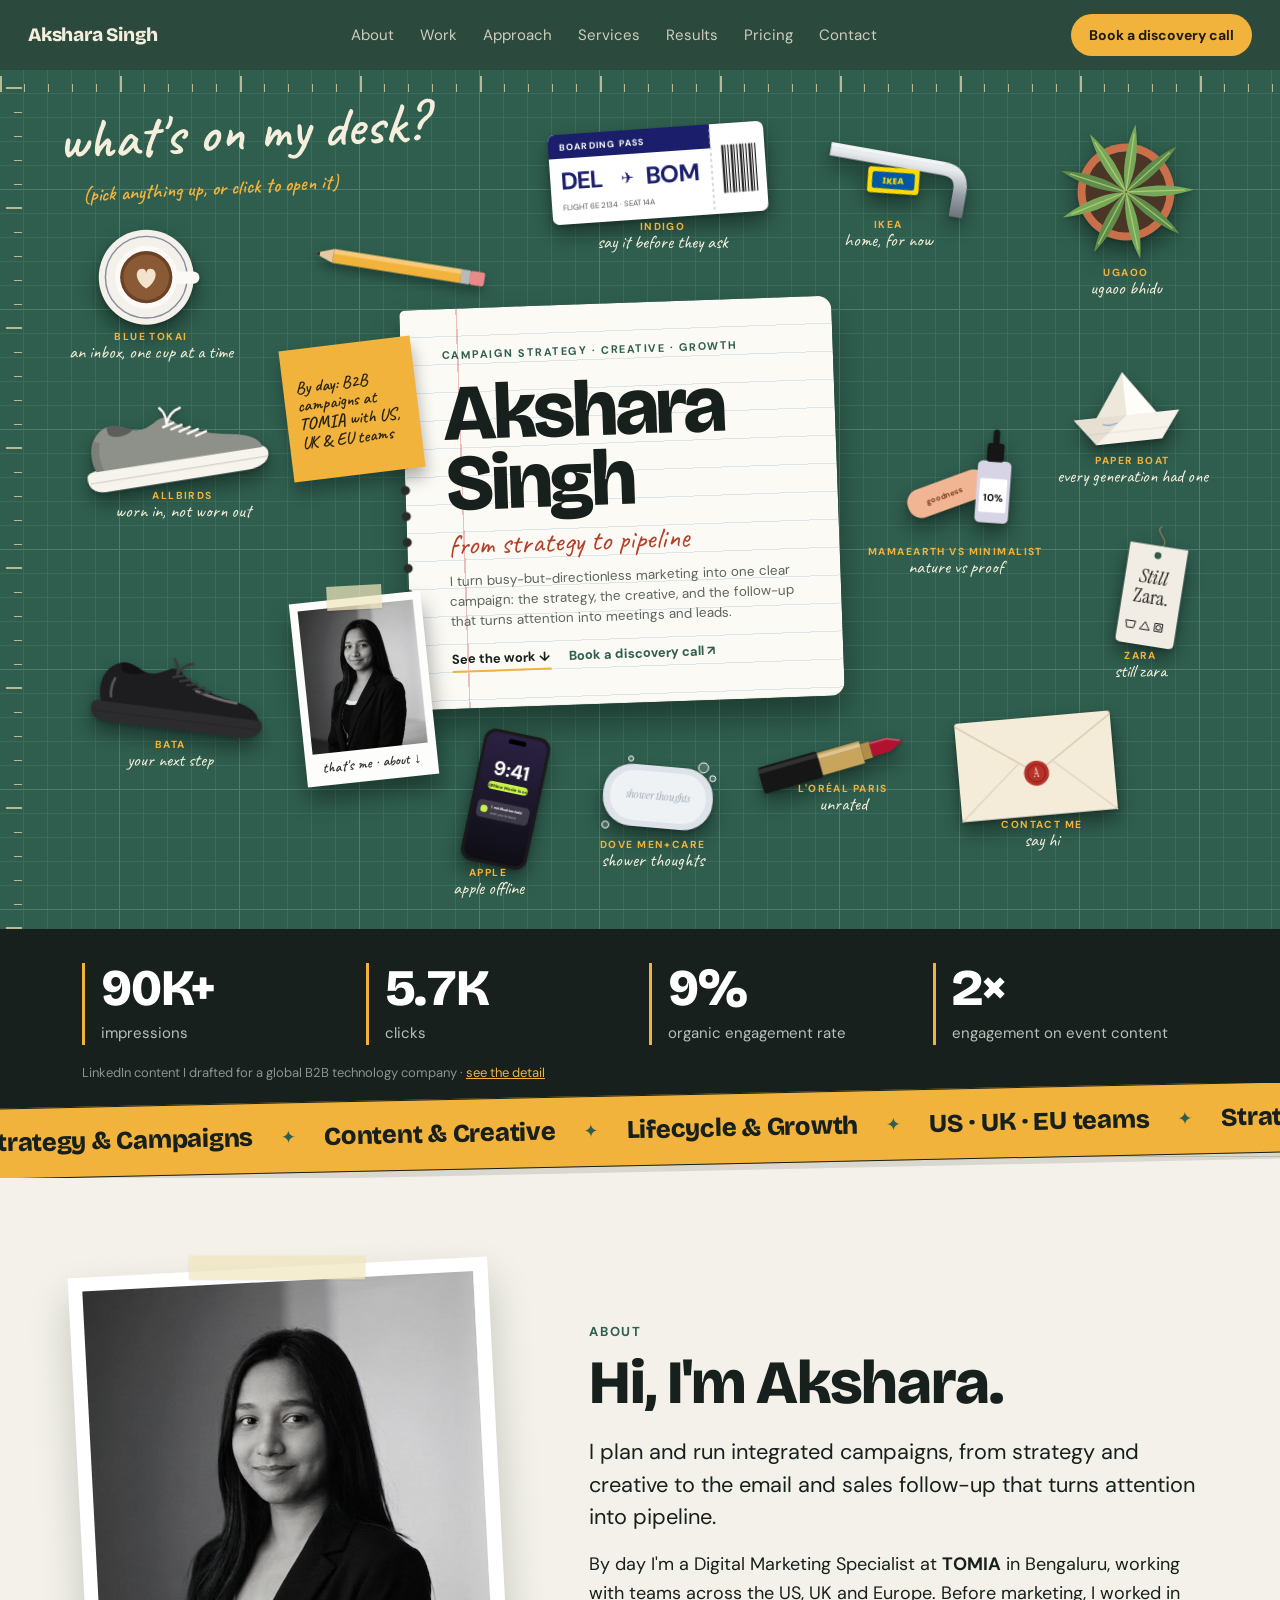
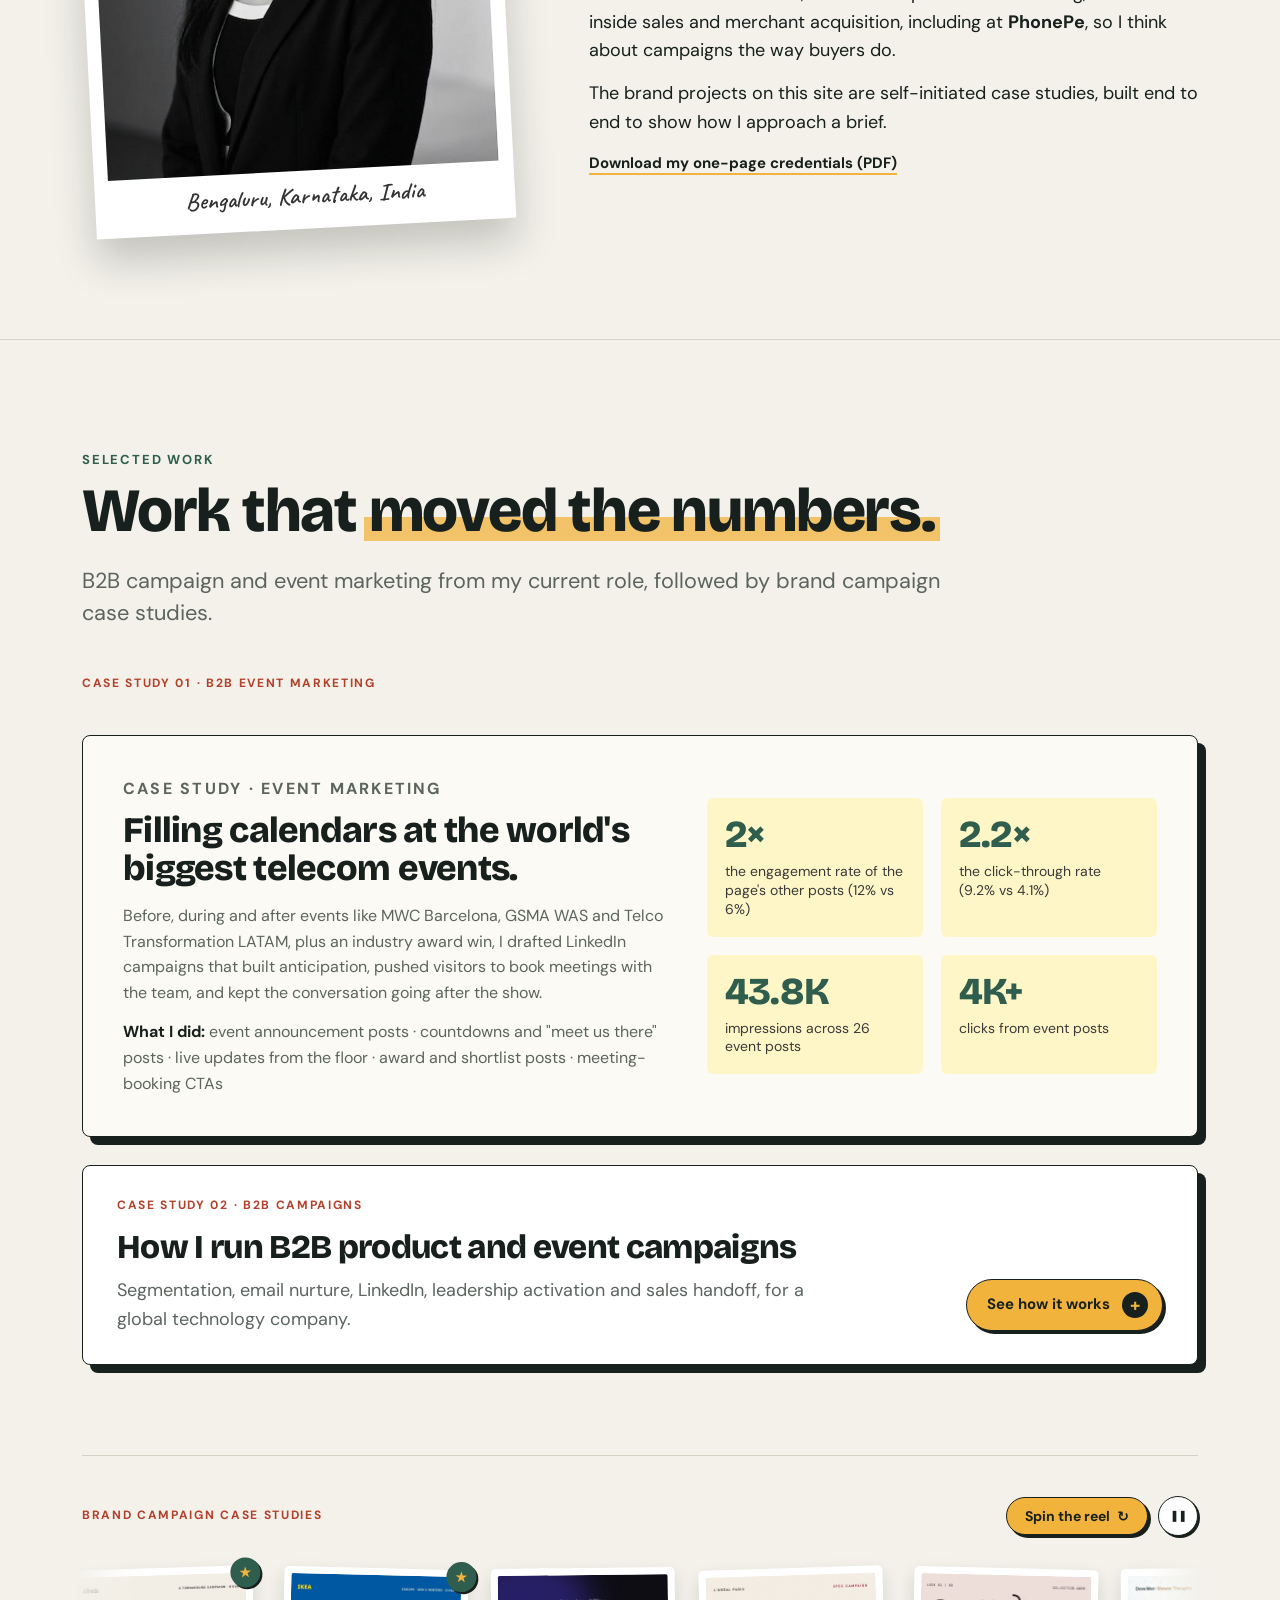
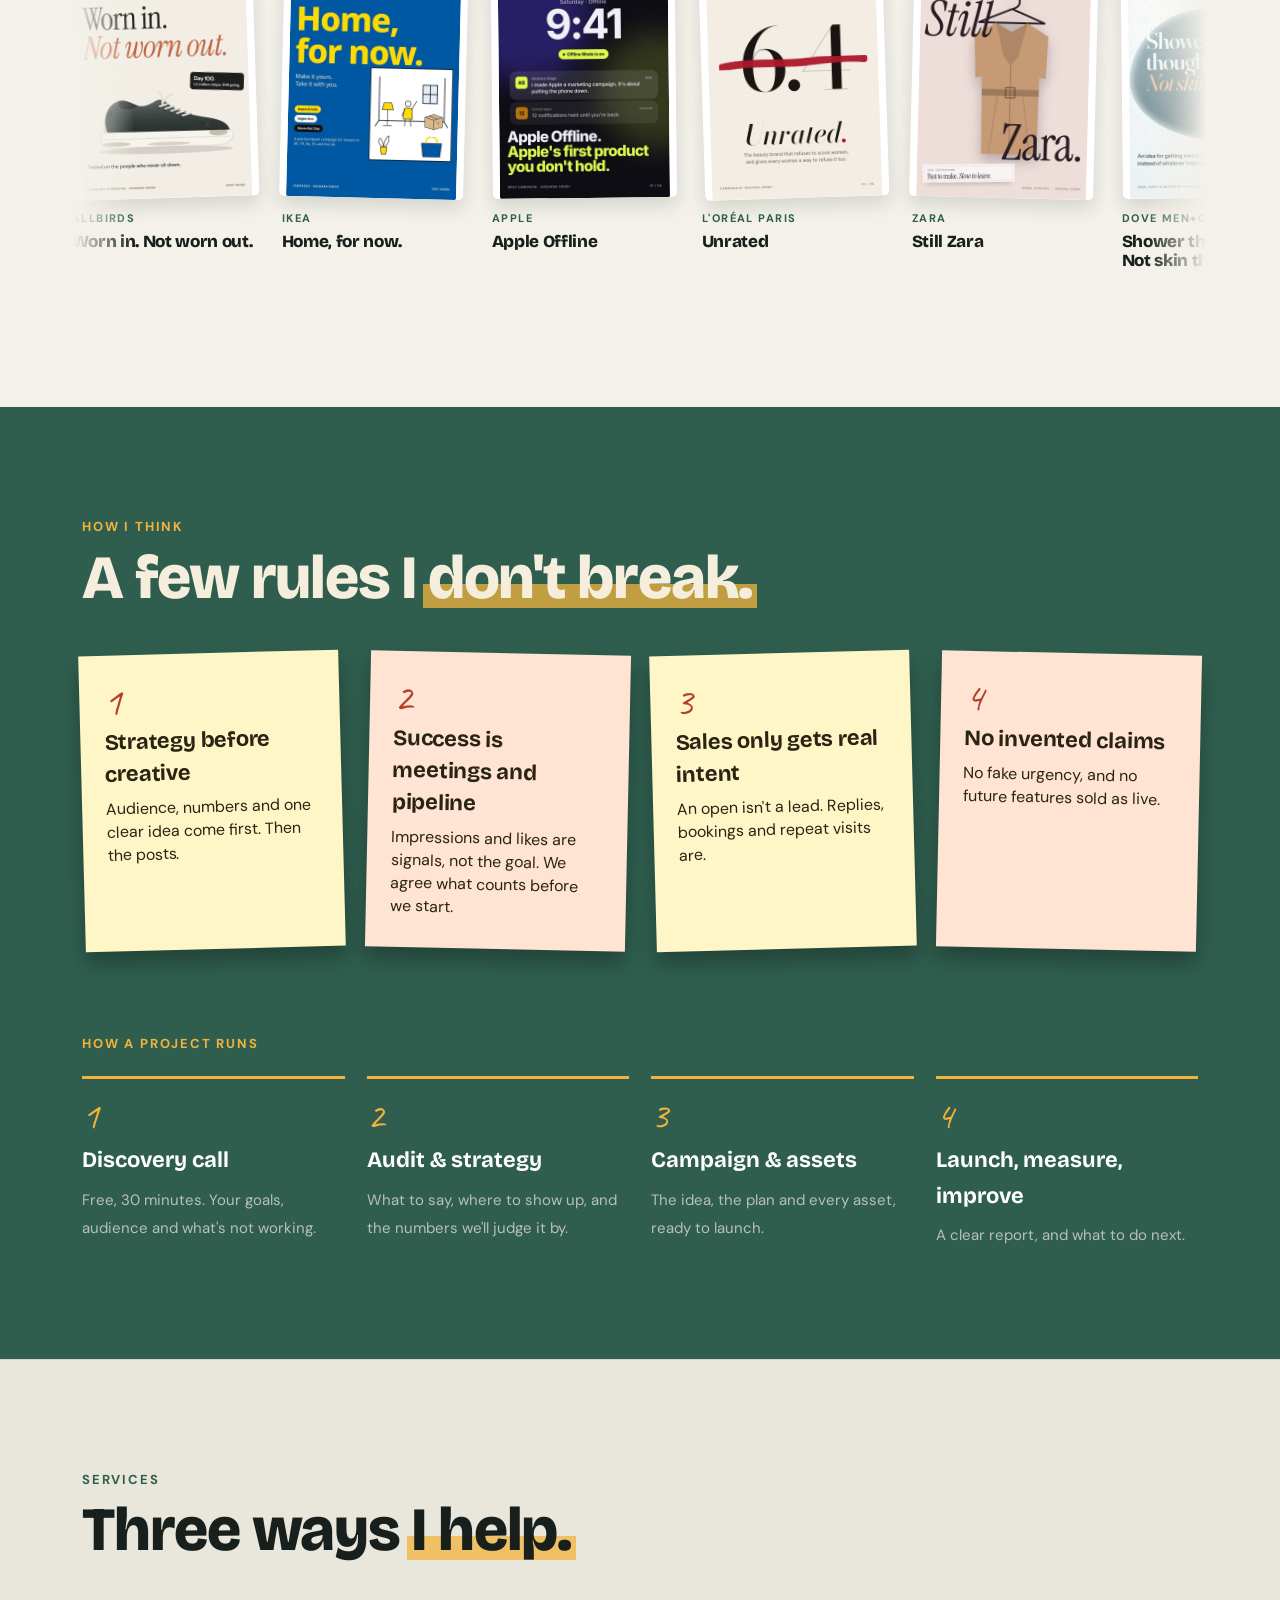
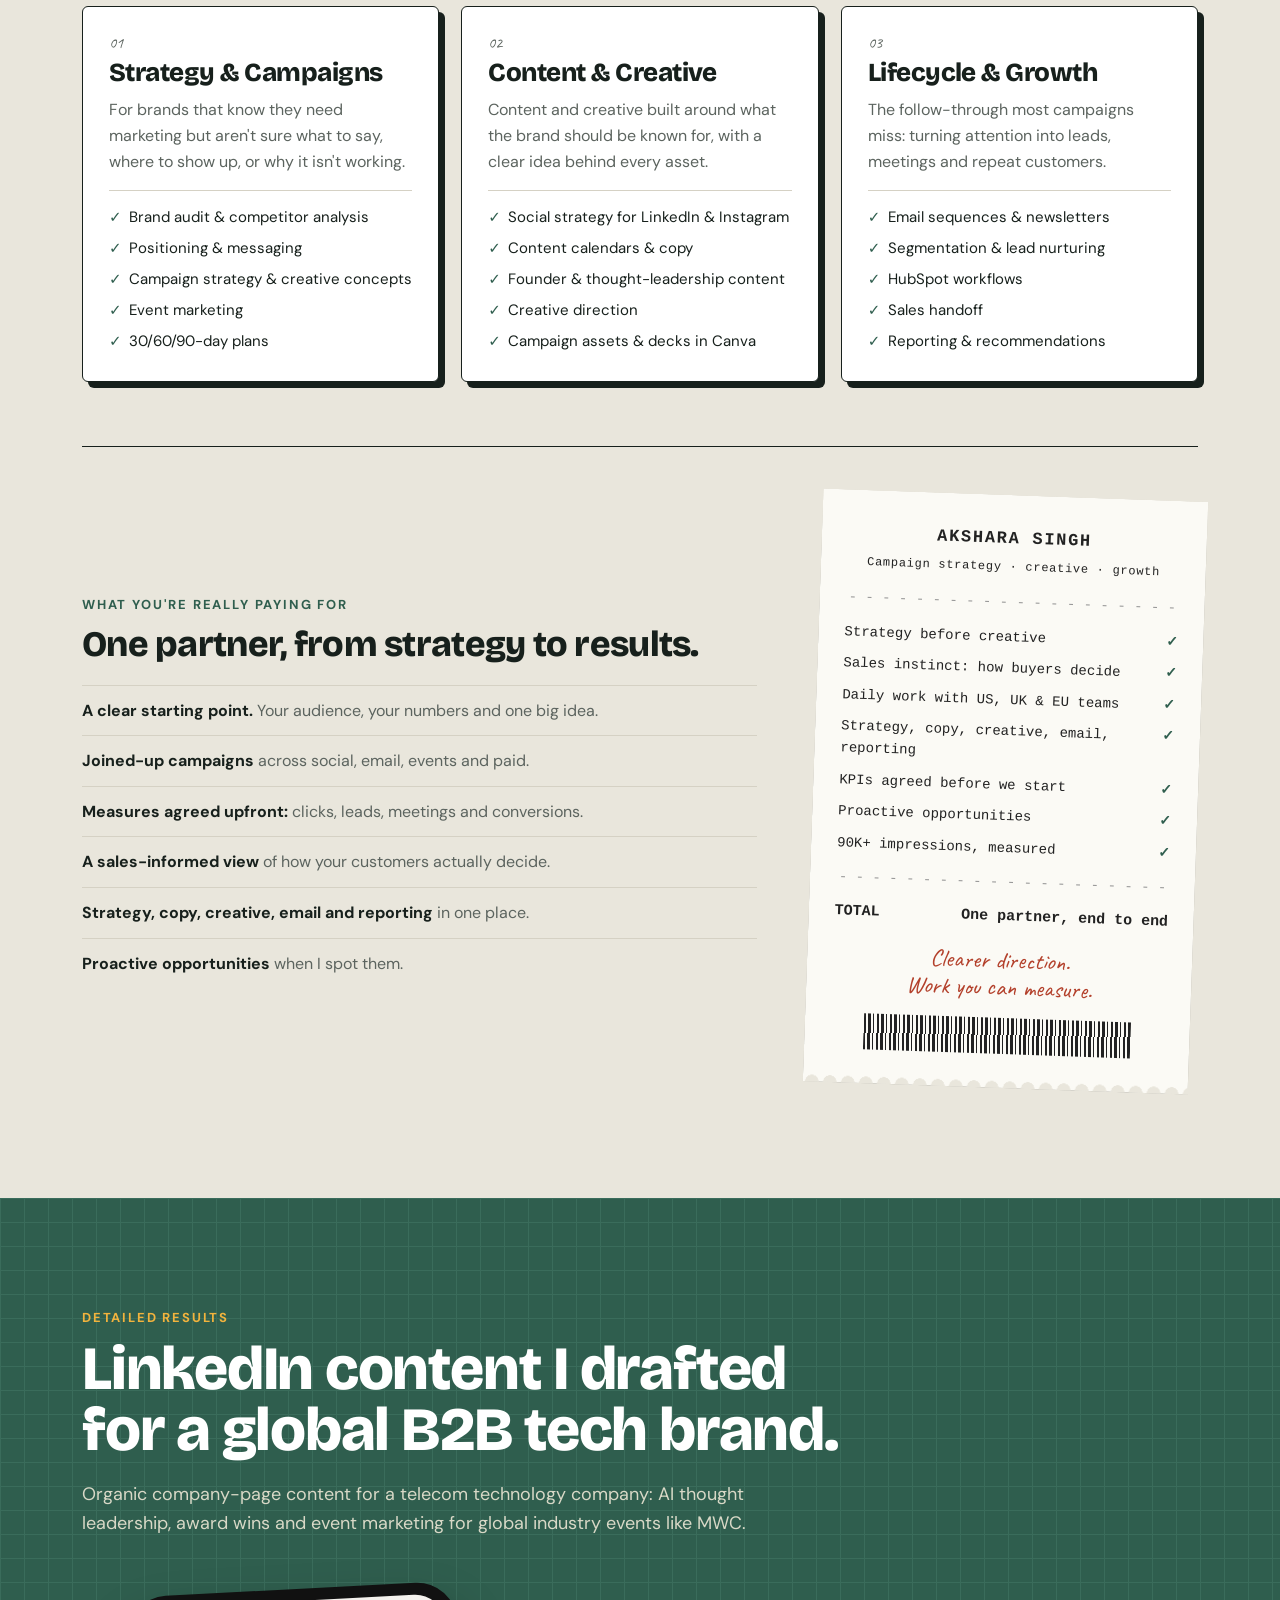
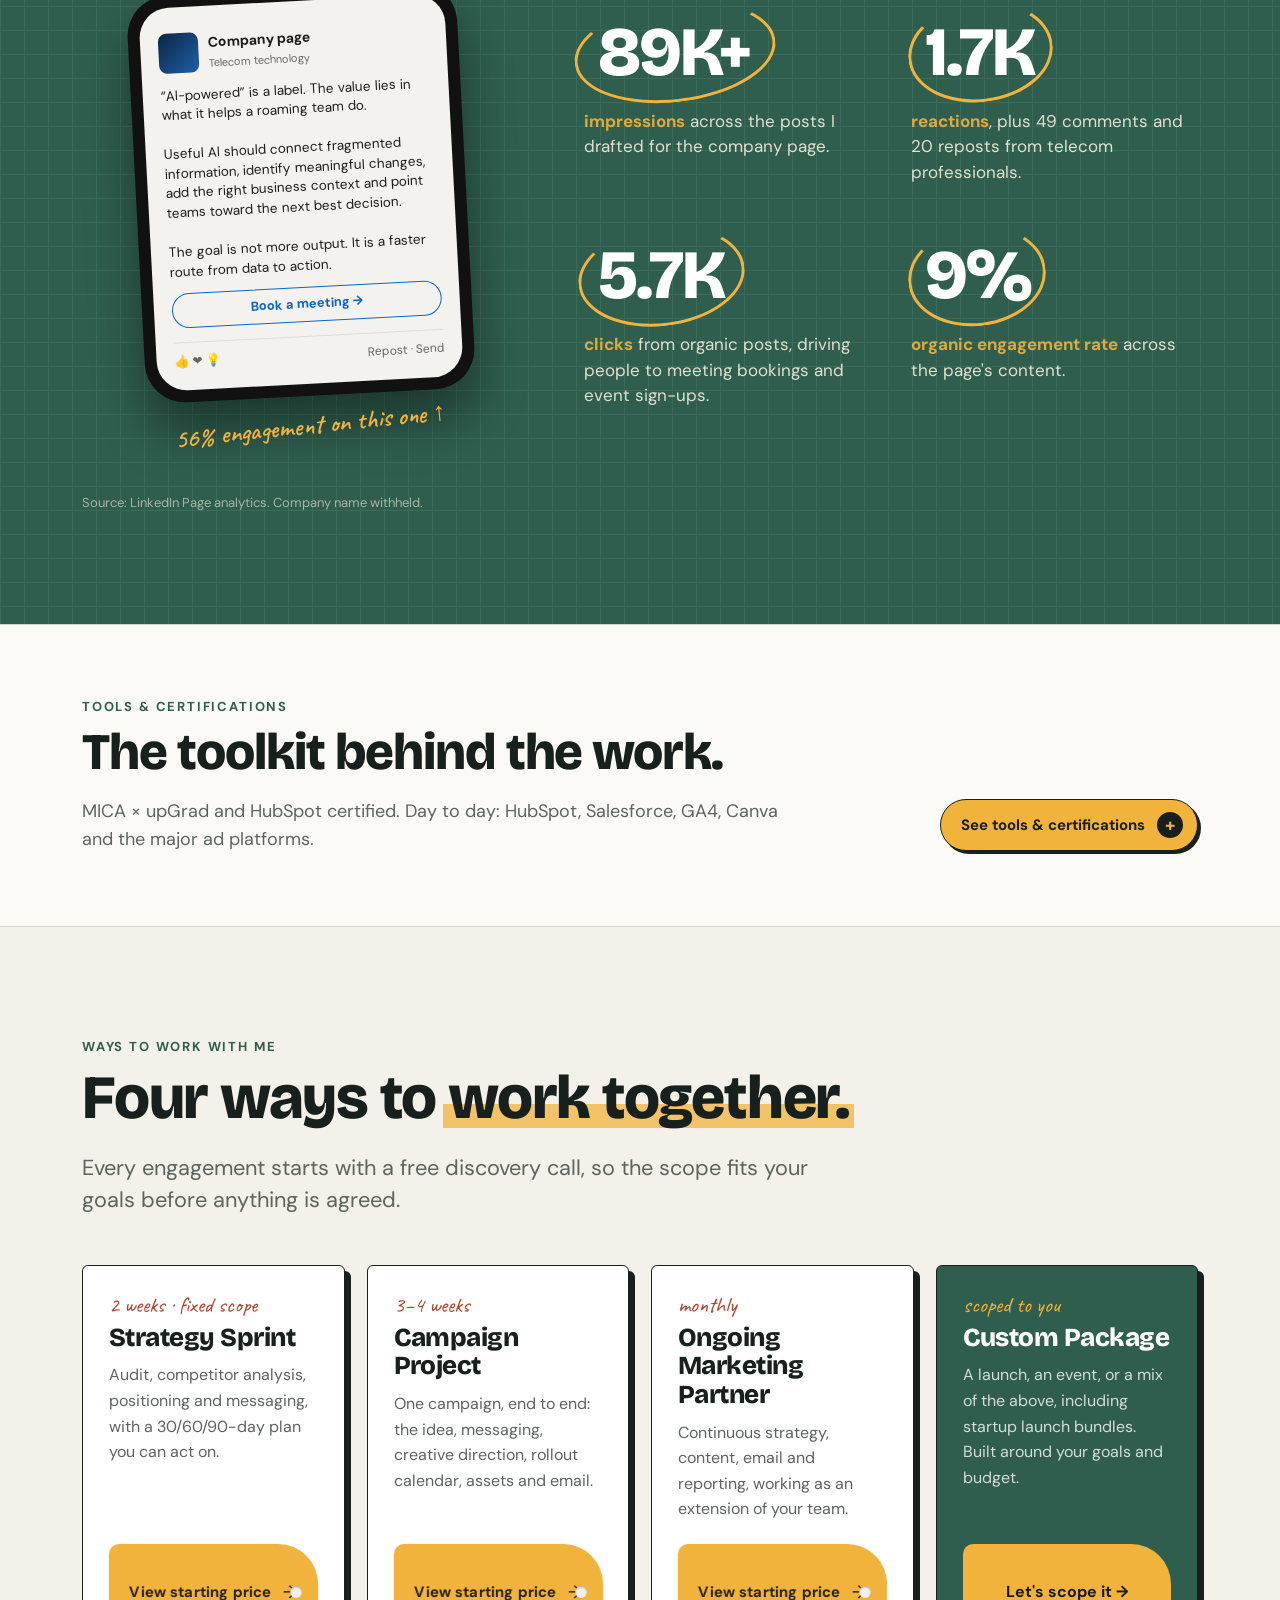
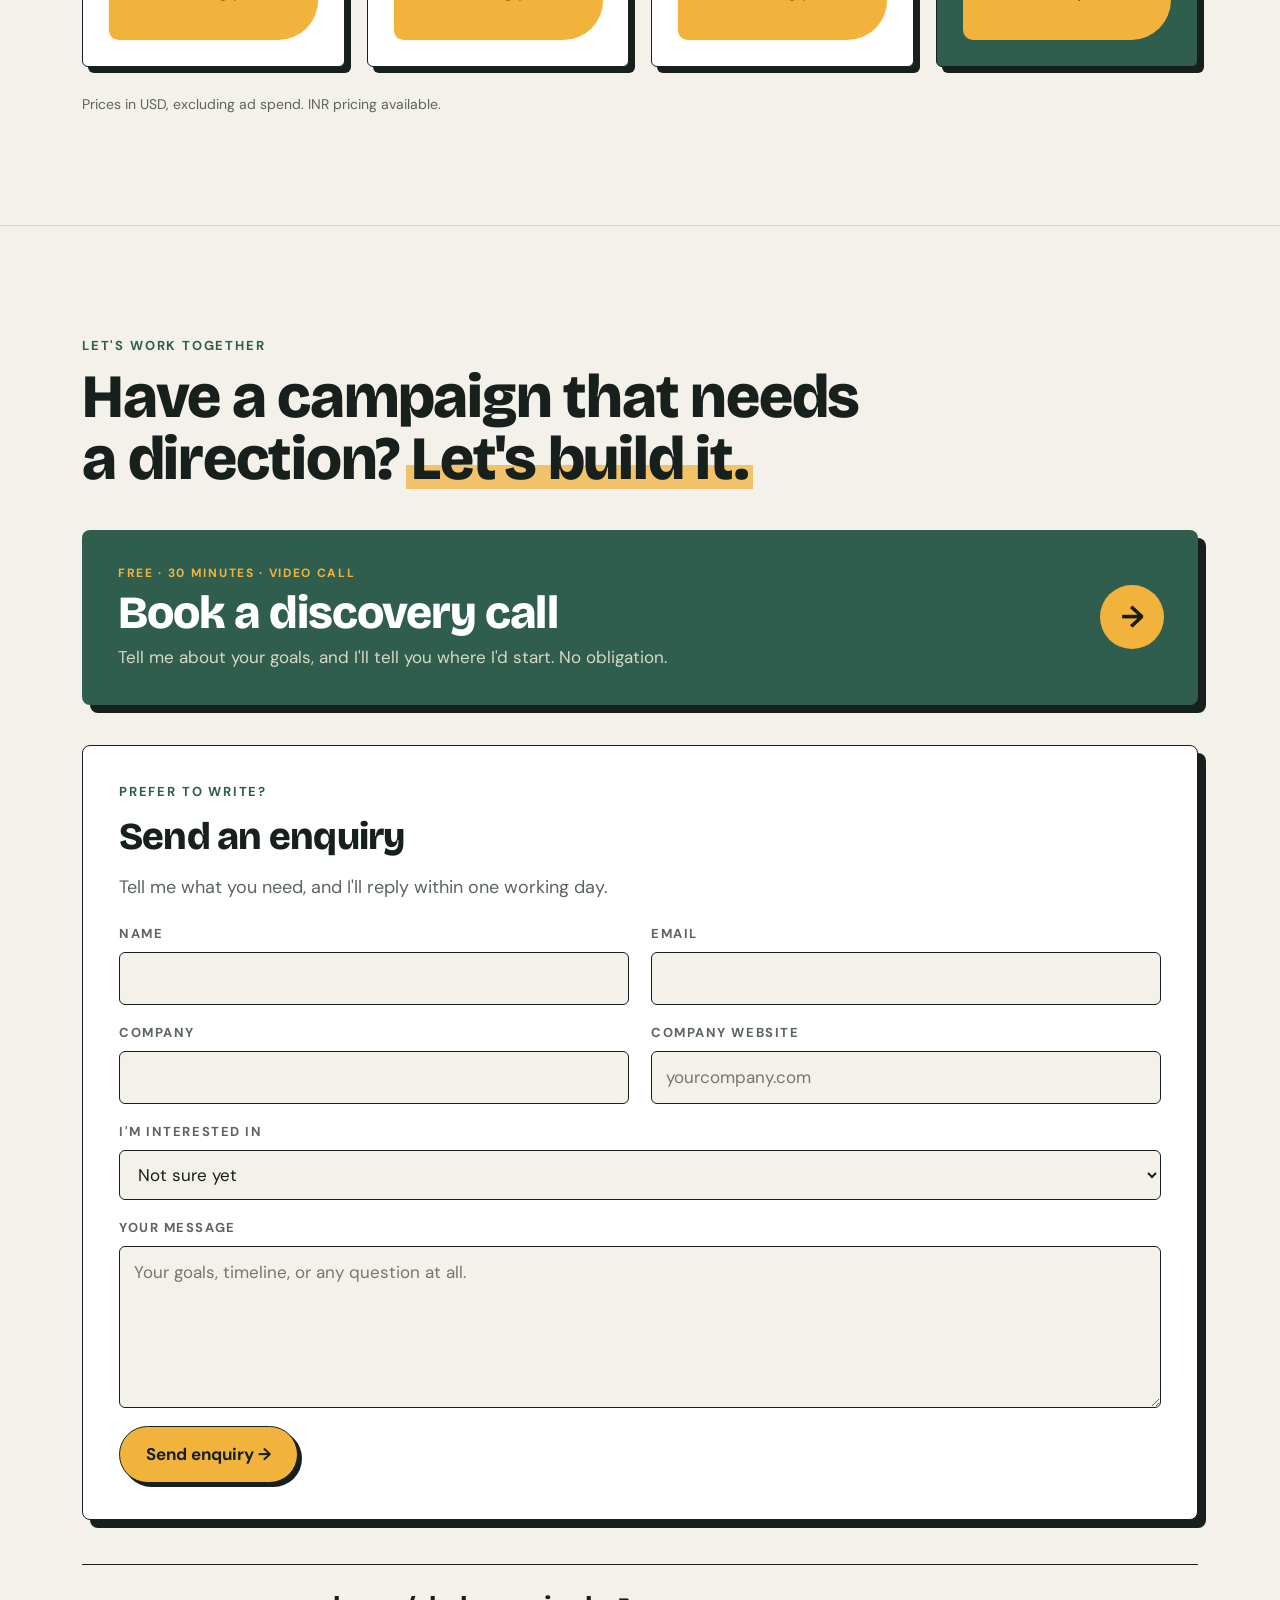
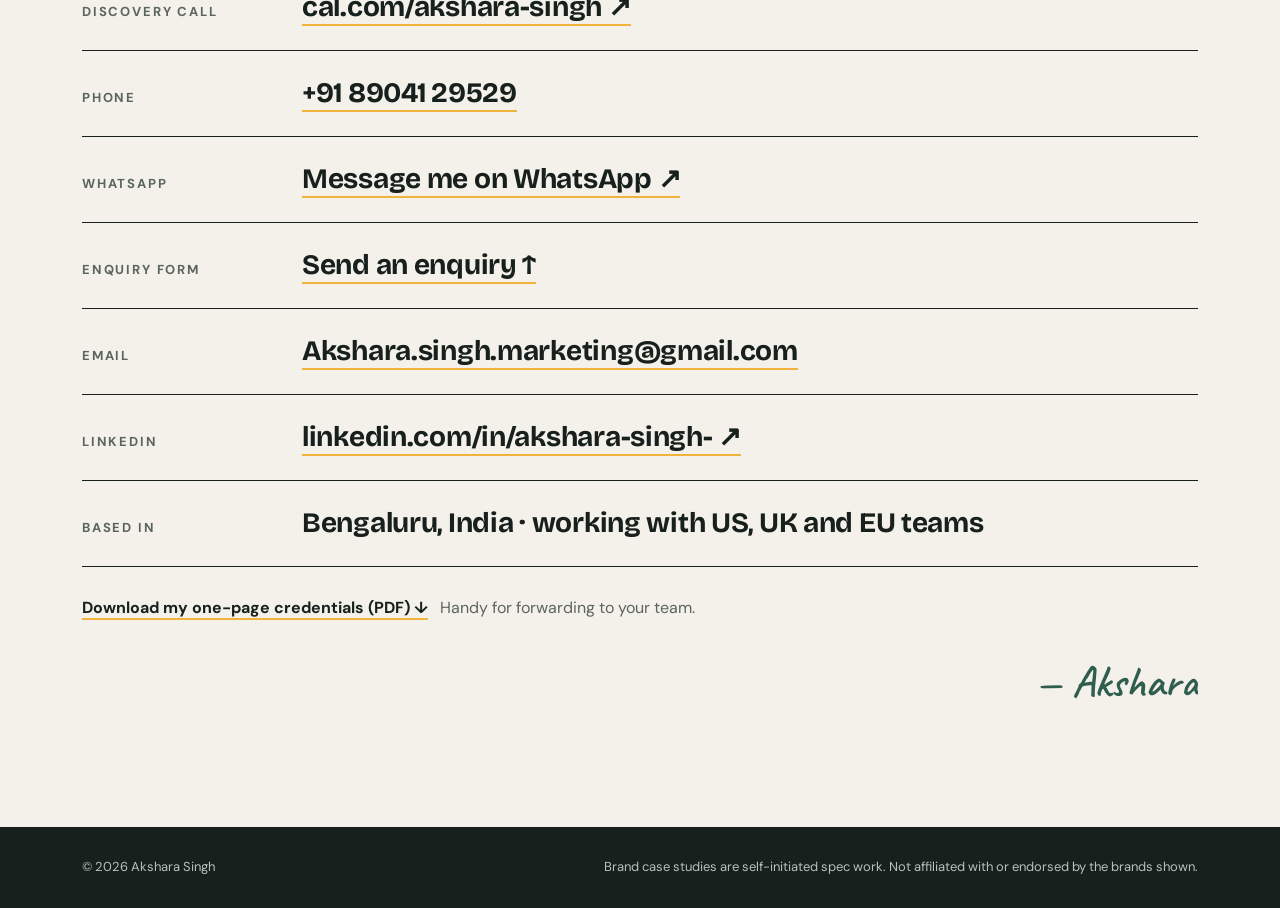
==== commit 9088f578: "Replace the large carousel with a compact, endlessly turning project reel Small cover cards drift in" ====
--- a/index.html
+++ b/index.html
@@ -150,19 +150,16 @@
   </div>
 
   <div class="spec">
-    <p class="rw-tag">Brand campaign case studies</p>
-    <div class="car" id="car" role="region" aria-roledescription="carousel" aria-label="Brand campaign case studies">
-      <div class="car-bar">
-        <p class="car-count" aria-hidden="true"><b id="carNow">01</b> / <span id="carAll">12</span></p>
-        <div class="car-progress" aria-hidden="true"><i id="carFill"></i></div>
-        <div class="car-ctl">
-          <button type="button" class="car-btn" id="carPlay" aria-label="Pause the carousel"><span class="i-pause" aria-hidden="true">❚❚</span><span class="i-play" aria-hidden="true">▶</span></button>
-          <button type="button" class="car-btn" id="carPrev" aria-label="Previous project">←</button>
-          <button type="button" class="car-btn" id="carNext" aria-label="Next project">→</button>
-        </div>
+    <div class="reel-head">
+      <p class="rw-tag">Brand campaign case studies</p>
+      <div class="reel-ctl">
+        <button type="button" class="spin-btn" id="reelSpin">Spin the reel <i aria-hidden="true">↻</i></button>
+        <button type="button" class="reel-pause" id="reelPause" aria-label="Pause the reel"><span class="i-pause" aria-hidden="true">❚❚</span><span class="i-play" aria-hidden="true">▶</span></button>
       </div>
-      <div class="car-track" id="carTrack" tabindex="0" aria-label="Projects, scroll sideways"></div>
-      <p class="car-hint hand" aria-hidden="true">drag, swipe or use the arrows</p>
+    </div>
+    <div class="reel" id="reel" role="region" aria-label="Brand campaign case studies">
+      <span class="reel-pin" aria-hidden="true"></span>
+      <div class="reel-win"><div class="reel-track" id="reelTrack"></div></div>
     </div>
   </div>
 </div></section>
@@ -323,7 +320,6 @@
 
 <footer><div class="wrap"><span>© <span id="yr">2026</span> Akshara Singh</span><span>Brand case studies are self-initiated spec work. Not affiliated with or endorsed by the brands shown.</span></div></footer>
 
-<div class="peek" id="peek" aria-hidden="true">View<br>case study</div>
 
 <script src="projects.js"></script>
 <script src="js/desk.js"></script>
--- a/css/desk.css
+++ b/css/desk.css
@@ -560,44 +560,6 @@
 .enq.sent label,.enq.sent .enq-foot button{display:none}
 @media (max-width:760px){.enq{grid-template-columns:minmax(0,1fr);padding:26px 20px}}
 
-/* ---------- project carousel ---------- */
-.car{margin-top:26px;position:relative}
-.car-bar{display:flex;align-items:center;gap:22px;margin-bottom:18px}
-.car-count{font-family:var(--display);font-weight:700;font-size:15px;letter-spacing:.08em;color:var(--muted);white-space:nowrap}
-.car-count b{color:var(--ink);font-size:22px}
-.car-progress{flex:1;height:4px;background:var(--line);border-radius:4px;overflow:hidden}
-.car-progress i{display:block;height:100%;width:12%;background:var(--sun);border-radius:4px;transition:width .35s}
-.car-ctl{display:flex;gap:10px}
-.car-btn{width:50px;height:50px;border-radius:50%;border:1.5px solid var(--ink);background:#fff;color:var(--ink);font:700 18px/1 var(--sans);cursor:pointer;box-shadow:3px 3px 0 var(--ink);transition:transform .2s,box-shadow .2s,background .2s}
-.car-btn:hover{background:var(--sun);transform:translate(-2px,-2px);box-shadow:5px 5px 0 var(--ink)}
-.car-btn:active{transform:translate(1px,1px);box-shadow:1px 1px 0 var(--ink)}
-.car-btn:focus-visible,.car-track:focus-visible{outline:3px solid var(--sun);outline-offset:3px}
-#carPlay{font-size:12px;letter-spacing:-1px}
-.car .i-play,.car.paused .i-pause{display:none}.car.paused .i-play{display:inline}
-.car-track{display:flex;gap:30px;overflow-x:auto;scroll-snap-type:x mandatory;scroll-behavior:smooth;padding:26px 6px 34px;margin:0 -6px;scrollbar-width:none;cursor:grab;overscroll-behavior-x:contain}
-.car-track::-webkit-scrollbar{display:none}
-.car-track.dragging{cursor:grabbing;scroll-snap-type:none;scroll-behavior:auto}
-.car-track.dragging .slide{pointer-events:none}
-.slide{flex:0 0 calc((100% - 60px) / 3.25);scroll-snap-align:start;display:flex;flex-direction:column;text-decoration:none;color:var(--ink);user-select:none;-webkit-user-select:none}
-.slide .im{position:relative;aspect-ratio:4/5;border-radius:6px;background:#fff;padding:10px 10px 0;box-shadow:0 12px 26px rgba(23,32,28,.14);margin-bottom:18px;transition:transform .45s cubic-bezier(.34,1.56,.64,1),box-shadow .45s}
-.slide .im img{width:100%;height:100%;object-fit:cover;object-position:top;border-radius:2px;pointer-events:none}
-.slide:nth-child(3n+1) .im{transform:rotate(-1.6deg)}.slide:nth-child(3n+2) .im{transform:rotate(1.1deg)}.slide:nth-child(3n) .im{transform:rotate(-.5deg)}
-.slide.on .im,.slide:hover .im,.slide:focus-visible .im{transform:rotate(0) translateY(-10px);box-shadow:0 22px 40px rgba(23,32,28,.2)}
-.slide .im:before{content:"";position:absolute;top:-12px;left:50%;width:84px;height:24px;margin-left:-42px;background:rgba(242,179,61,.78);transform:rotate(-3deg);box-shadow:0 1px 2px rgba(0,0,0,.08);z-index:1}
-.slide:nth-child(even) .im:before{transform:rotate(4deg);background:rgba(246,238,220,.9)}
-.slide .stk{position:absolute;right:-12px;bottom:18px;background:var(--mat);color:var(--hand);font-size:22px;line-height:1;padding:8px 14px 10px;border-radius:40px;transform:rotate(-7deg);box-shadow:3px 3px 0 var(--ink)}
-.slide .tag{font-size:12px;font-weight:700;letter-spacing:.14em;text-transform:uppercase;color:var(--mat)}
-.slide h3{font-size:26px;line-height:1.06;margin:6px 0 8px}
-.slide .sum{font-size:15.5px;color:var(--muted)}
-.slide .type{font-family:var(--script);font-size:21px;color:#B3402B;margin-top:8px}
-.car-hint{text-align:right;font-size:22px;color:var(--muted);margin-top:-6px}
-.car-hint:after{content:"↺";display:inline-block;margin-left:.35em}
-@media (max-width:1000px){.slide{flex-basis:calc((100% - 30px) / 2.2)}}
-@media (max-width:620px){.slide{flex-basis:78%}.car-track{gap:20px}.car-bar{gap:14px}.car-btn{width:44px;height:44px}.car-hint{text-align:center}}
-.peek{position:fixed;left:0;top:0;z-index:60;width:92px;height:92px;margin:-46px 0 0 -46px;border-radius:50%;background:var(--sun);color:var(--ink);font:700 13px/1.15 var(--sans);text-align:center;display:grid;place-items:center;pointer-events:none;box-shadow:3px 3px 0 var(--ink);opacity:0;scale:.4;transition:opacity .2s,scale .25s cubic-bezier(.34,1.56,.64,1)}
-.peek.show{opacity:1;scale:1}
-@media (hover:hover) and (pointer:fine){.car-track:has(.slide:hover){cursor:none}}
-
 /* ---------- masking-tape ribbon ---------- */
 .ribbon{position:relative;width:calc(100% + 40px);background:var(--sun);color:var(--ink);border-block:1.5px solid var(--ink);transform:rotate(-1.2deg);margin:0 -20px;overflow:hidden;box-shadow:0 6px 0 rgba(23,32,28,.12)}
 .ribbon-in{display:flex;width:max-content;gap:28px;align-items:center;padding:14px 0;animation:ribbon 32s linear infinite}
@@ -605,6 +567,7 @@
 .ribbon i{font-style:normal;font-size:18px;color:var(--mat)}
 .ribbon:hover .ribbon-in{animation-play-state:paused}
 @keyframes ribbon{to{transform:translateX(-50%)}}
+.ribbon-wrap{position:relative;z-index:3;overflow:hidden;overflow:clip;margin:-26px 0 -22px;padding:12px 0}
 
 /* ---------- marker highlight on headings ---------- */
 .mk{background:linear-gradient(transparent 58%,rgba(242,179,61,.75) 58%,rgba(242,179,61,.75) 90%,transparent 90%) no-repeat 0 0/100% 100%;padding:0 .08em;margin:0 -.08em;box-decoration-break:clone;-webkit-box-decoration-break:clone}
@@ -613,10 +576,35 @@
 
 @media (prefers-reduced-motion: reduce){
   .ribbon-in{animation:none}
-  .slide .im,.car-progress i{transition:none}
-  .car-track{scroll-behavior:auto}
 }
-.car-track{-webkit-mask-image:linear-gradient(90deg,#000 0,#000 calc(100% - 70px),transparent);mask-image:linear-gradient(90deg,#000 0,#000 calc(100% - 70px),transparent)}
-.car.at-end .car-track{-webkit-mask-image:none;mask-image:none}
-.ribbon-wrap{position:relative;z-index:3;overflow:hidden;overflow:clip;margin:-26px 0 -22px;padding:12px 0}
-.car-track{scroll-padding-inline:6px}
+
+/* ---------- project reel: small cards that keep turning, like a wheel laid flat ---------- */
+.reel-head{display:flex;align-items:center;justify-content:space-between;gap:16px;flex-wrap:wrap;margin-bottom:6px}
+.reel-head .rw-tag{margin:0}
+.reel-ctl{display:flex;gap:10px;align-items:center}
+.spin-btn{font:700 14px/1 var(--sans);color:var(--ink);background:var(--sun);border:1.5px solid var(--ink);border-radius:99px;padding:11px 18px;cursor:pointer;box-shadow:3px 3px 0 var(--ink);transition:transform .2s,box-shadow .2s}
+.spin-btn i{font-style:normal;display:inline-block;margin-left:4px;transition:transform .6s}
+.spin-btn:hover{transform:translate(-2px,-2px);box-shadow:5px 5px 0 var(--ink)}
+.spin-btn:hover i{transform:rotate(360deg)}
+.spin-btn:disabled{opacity:.7;cursor:progress;transform:none}
+.reel-pause{width:40px;height:40px;border-radius:50%;border:1.5px solid var(--ink);background:#fff;color:var(--ink);font:700 11px/1 var(--sans);letter-spacing:-1px;cursor:pointer;box-shadow:2px 2px 0 var(--ink)}
+.reel-pause .i-play{display:none}
+.reel-head.paused .i-pause{display:none}.reel-head.paused .i-play{display:inline}
+.spin-btn:focus-visible,.reel-pause:focus-visible{outline:3px solid var(--ink);outline-offset:3px}
+.reel{position:relative;margin:0 -8px}
+.reel-pin{position:absolute;left:50%;top:6px;z-index:2;width:0;height:0;margin-left:-11px;border:11px solid transparent;border-top:16px solid #B3402B;border-bottom:0;filter:drop-shadow(1px 2px 0 rgba(23,32,28,.25));opacity:0;transition:opacity .3s}
+.reel.spinning .reel-pin,.reel.landed .reel-pin{opacity:1}
+.reel-win{overflow:hidden;padding:26px 0 18px;-webkit-mask-image:linear-gradient(90deg,transparent,#000 60px,#000 calc(100% - 60px),transparent);mask-image:linear-gradient(90deg,transparent,#000 60px,#000 calc(100% - 60px),transparent)}
+.reel-track{display:flex;gap:26px;width:max-content;will-change:transform}
+.rc{flex:0 0 184px;display:block;text-decoration:none;color:var(--ink)}
+.rc .im{position:relative;aspect-ratio:4/5;background:#fff;padding:7px 7px 0;border-radius:5px;box-shadow:0 8px 18px rgba(23,32,28,.14);margin-bottom:12px;transition:transform .35s cubic-bezier(.34,1.56,.64,1),box-shadow .35s}
+.rc .im img{width:100%;height:100%;object-fit:cover;object-position:top;border-radius:2px;pointer-events:none}
+.rc:nth-child(3n+1) .im{transform:rotate(-1.8deg)}.rc:nth-child(3n+2) .im{transform:rotate(1.4deg)}.rc:nth-child(3n) .im{transform:rotate(-.6deg)}
+.rc:hover .im,.rc:focus-visible .im,.rc.win .im{transform:rotate(0) translateY(-8px) scale(1.04);box-shadow:0 16px 28px rgba(23,32,28,.2)}
+.rc.win .im{outline:3px solid var(--sun);outline-offset:3px}
+.rc:focus-visible{outline:none}
+.rc .star{position:absolute;right:-8px;top:-8px;width:30px;height:30px;border-radius:50%;background:var(--mat);color:var(--sun);font-size:15px;display:grid;place-items:center;box-shadow:2px 2px 0 var(--ink)}
+.rc .tag{font-size:11px;font-weight:700;letter-spacing:.13em;text-transform:uppercase;color:var(--mat);white-space:nowrap;overflow:hidden;text-overflow:ellipsis}
+.rc h3{font-size:17px;line-height:1.15;margin-top:4px}
+@media (max-width:620px){.rc{flex-basis:150px}.reel-track{gap:18px}.rc h3{font-size:15.5px}}
+@media (prefers-reduced-motion: reduce){.reel-win{overflow-x:auto}.spin-btn{display:none}}
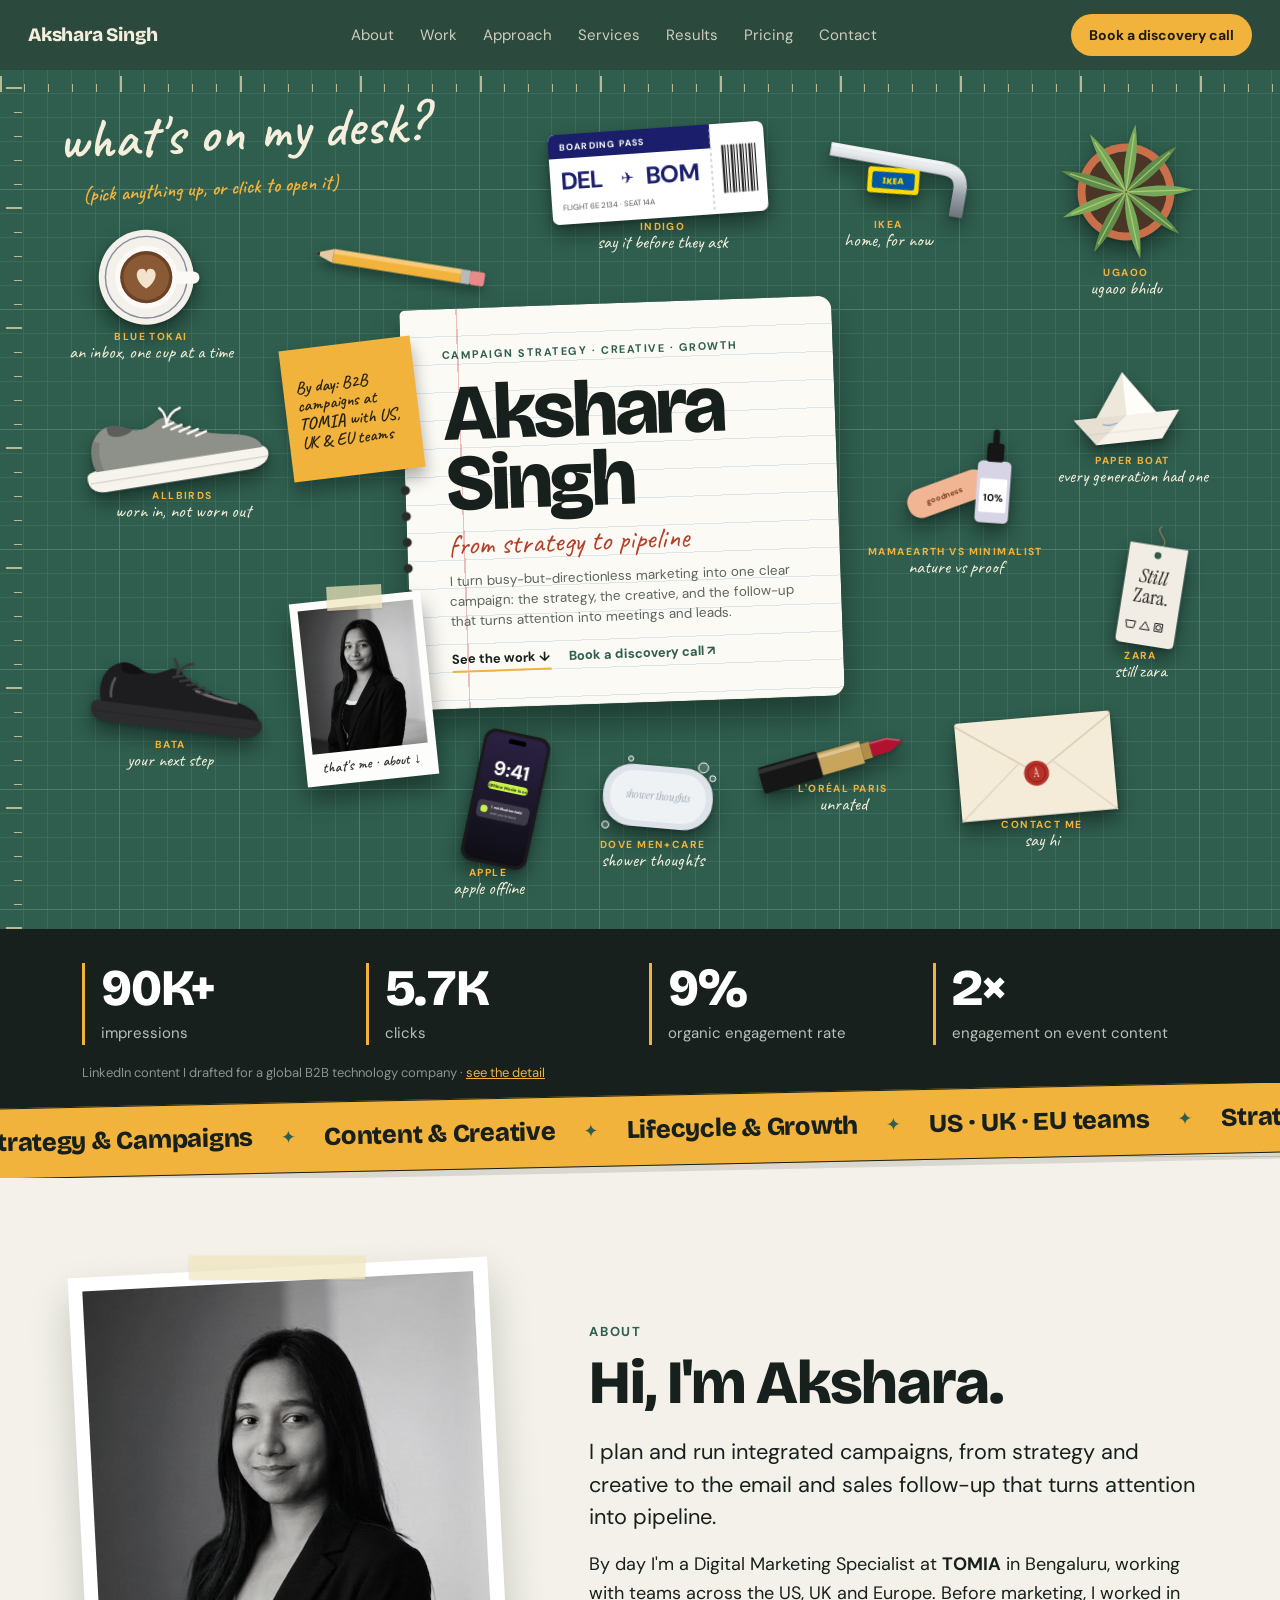
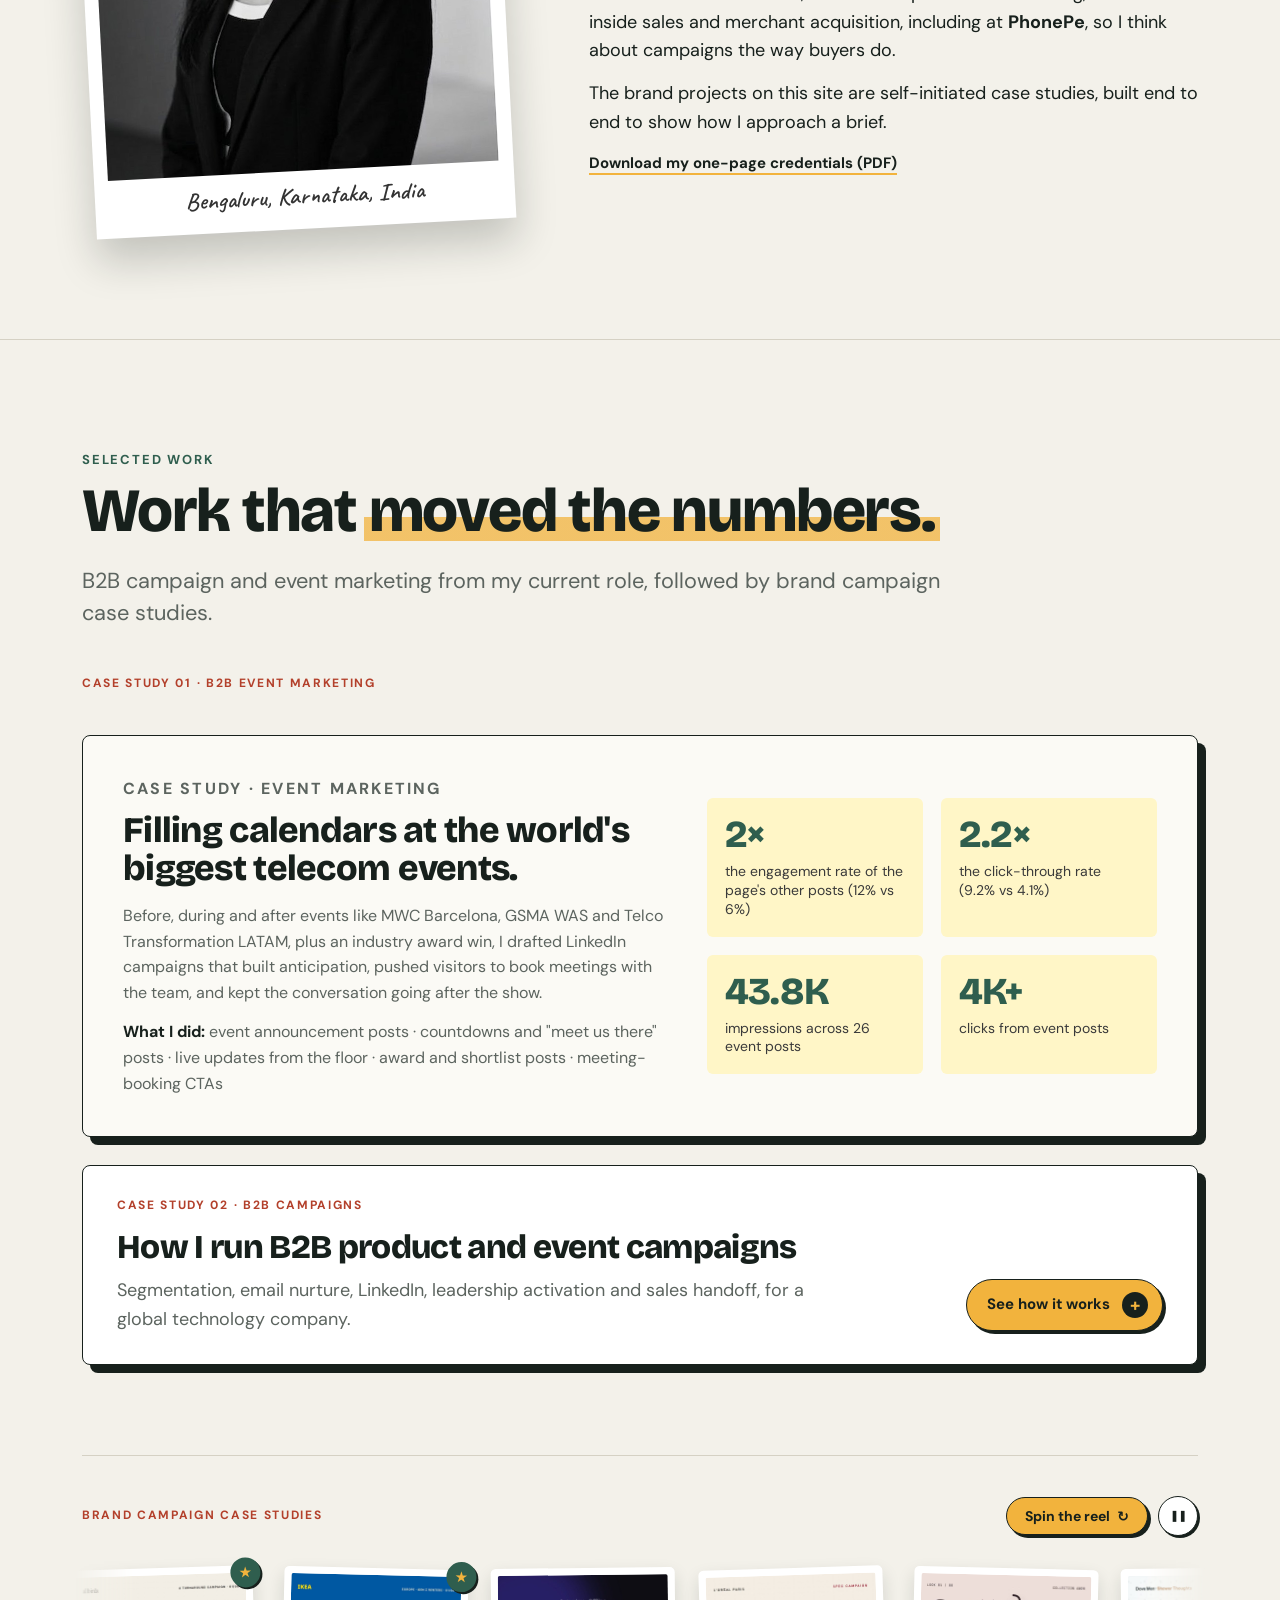
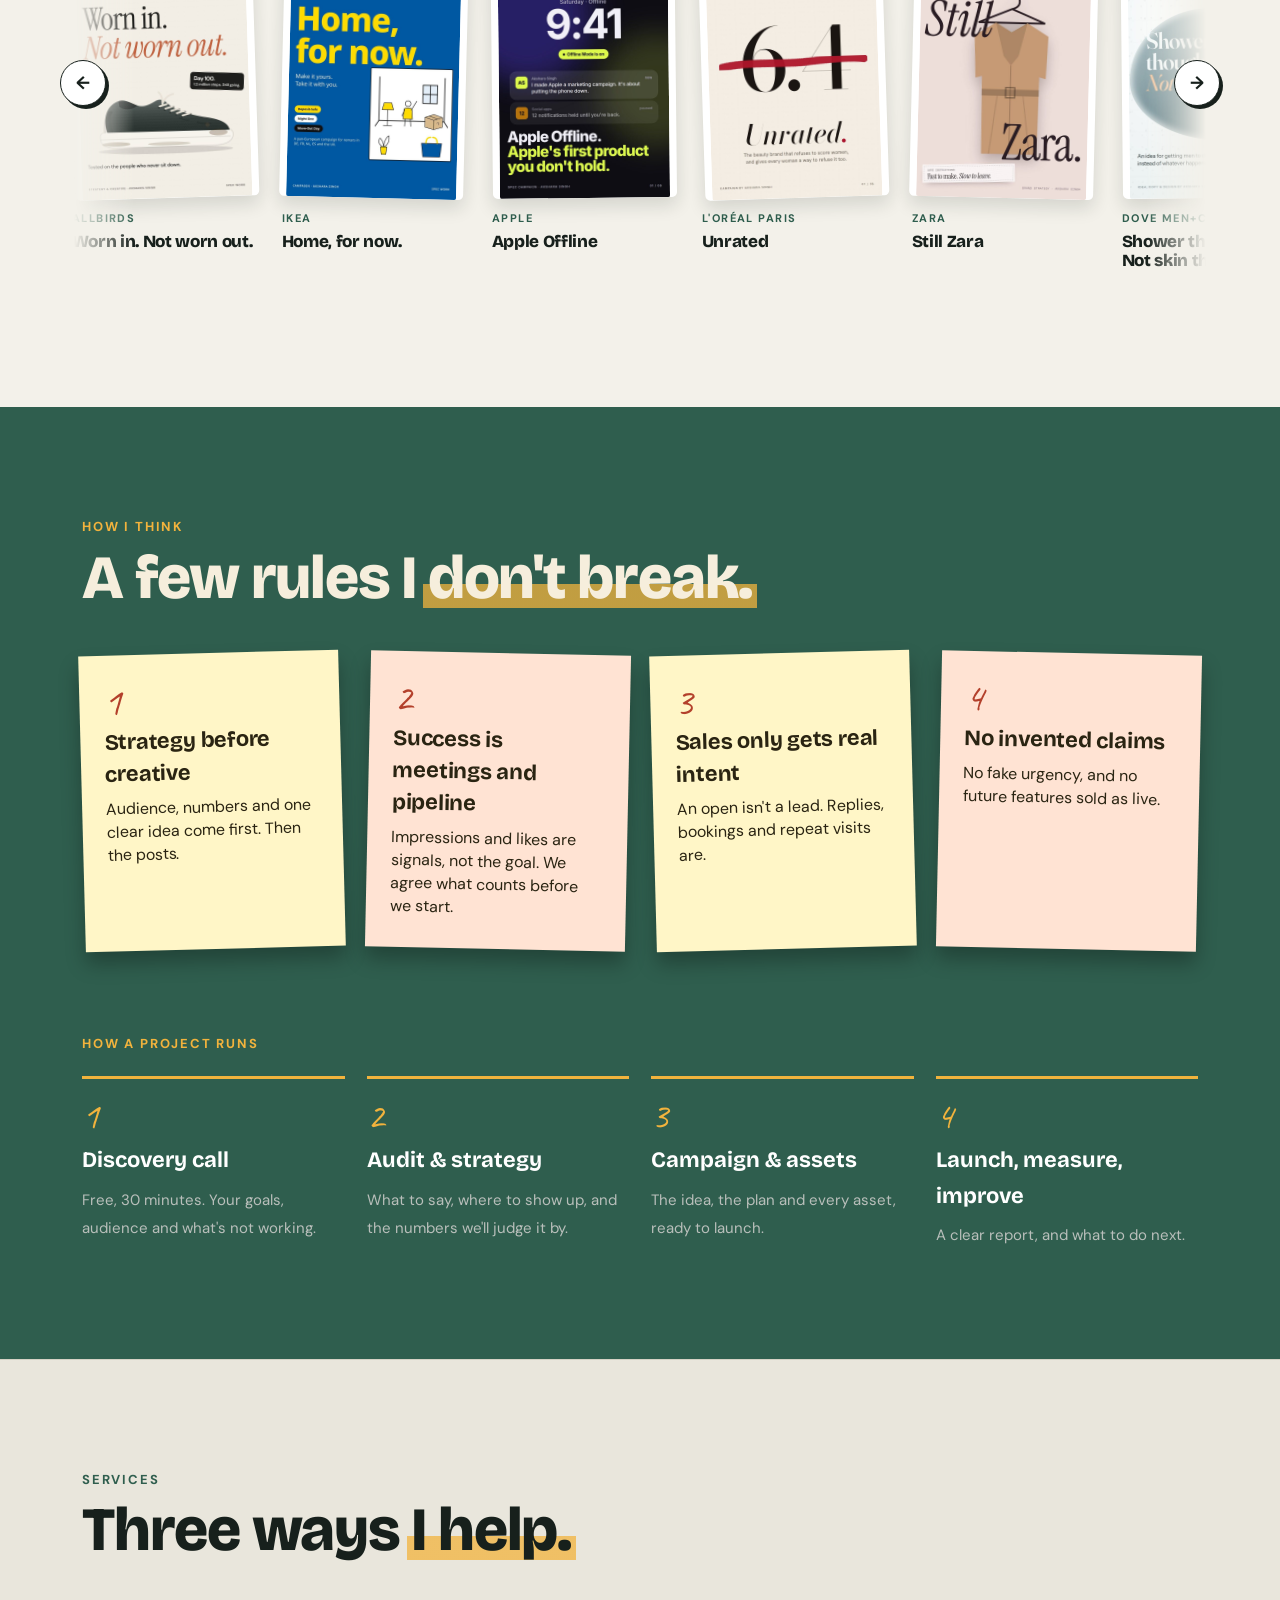
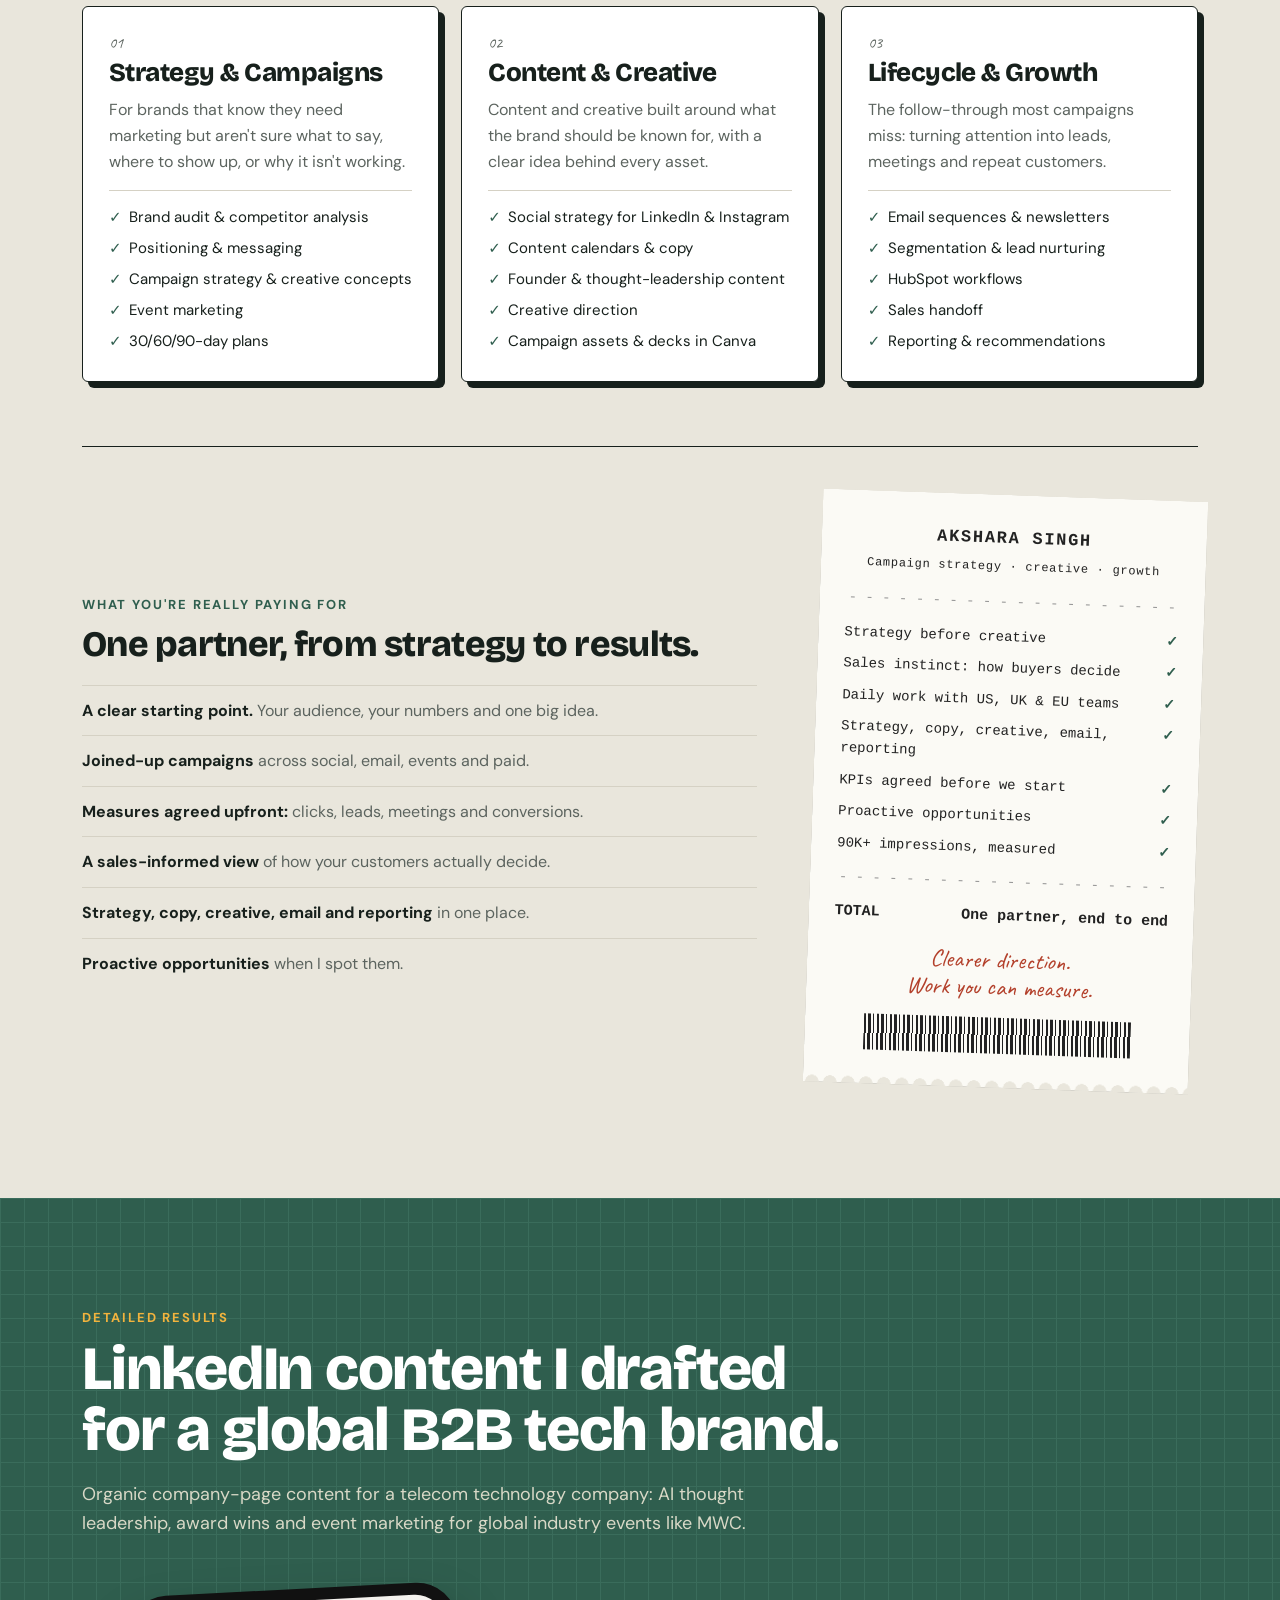
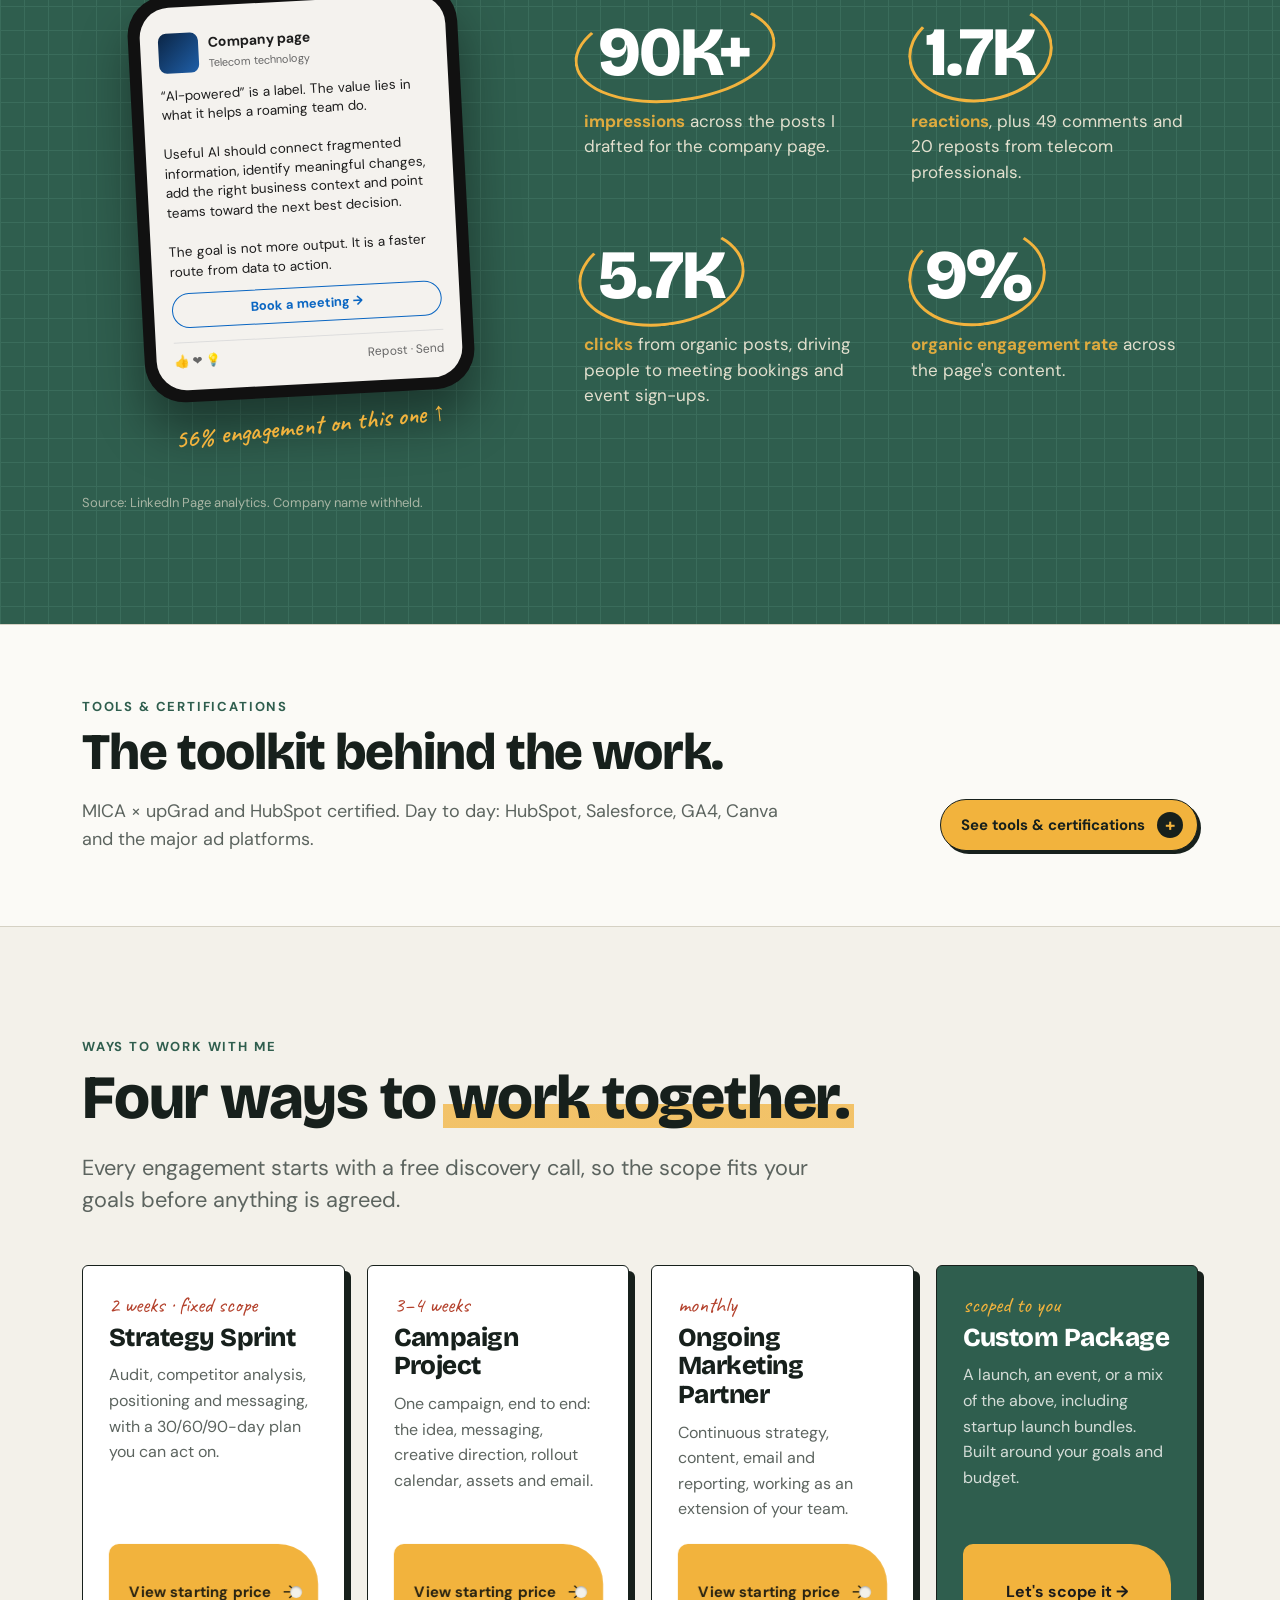
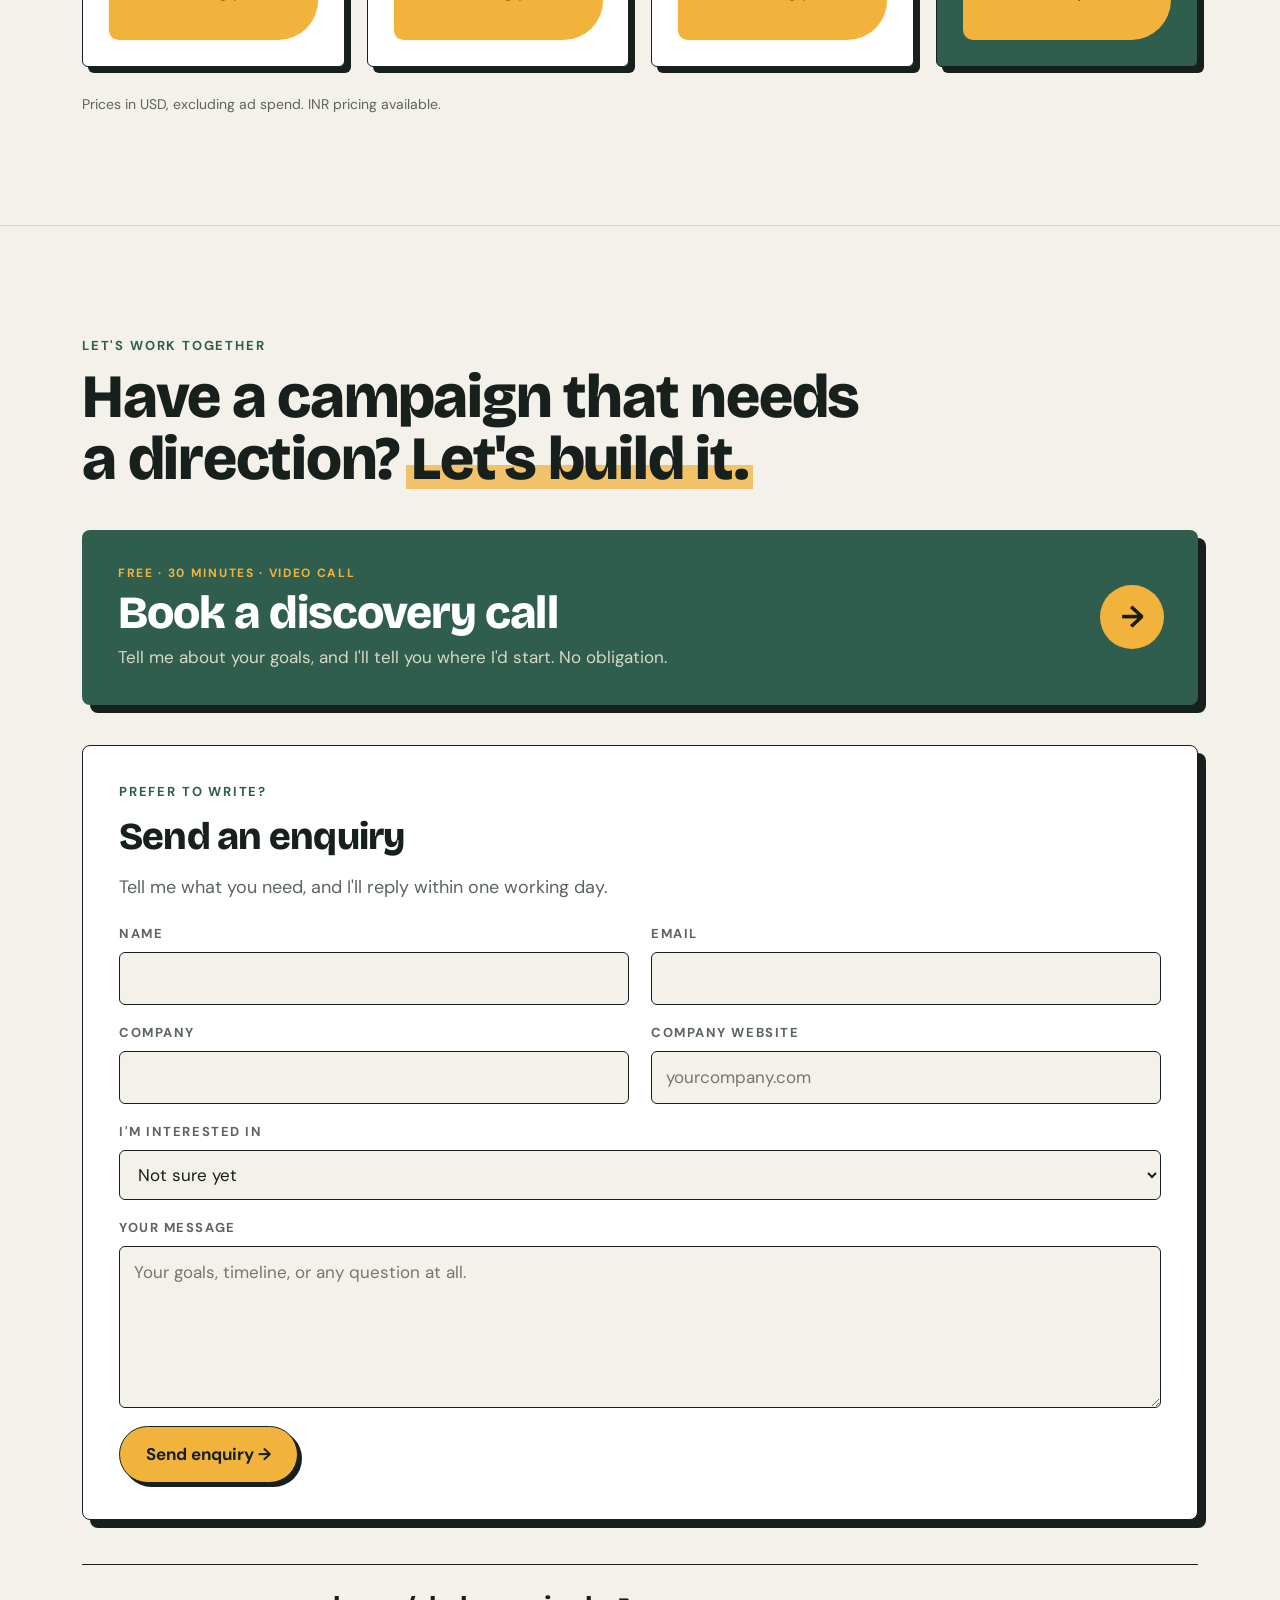
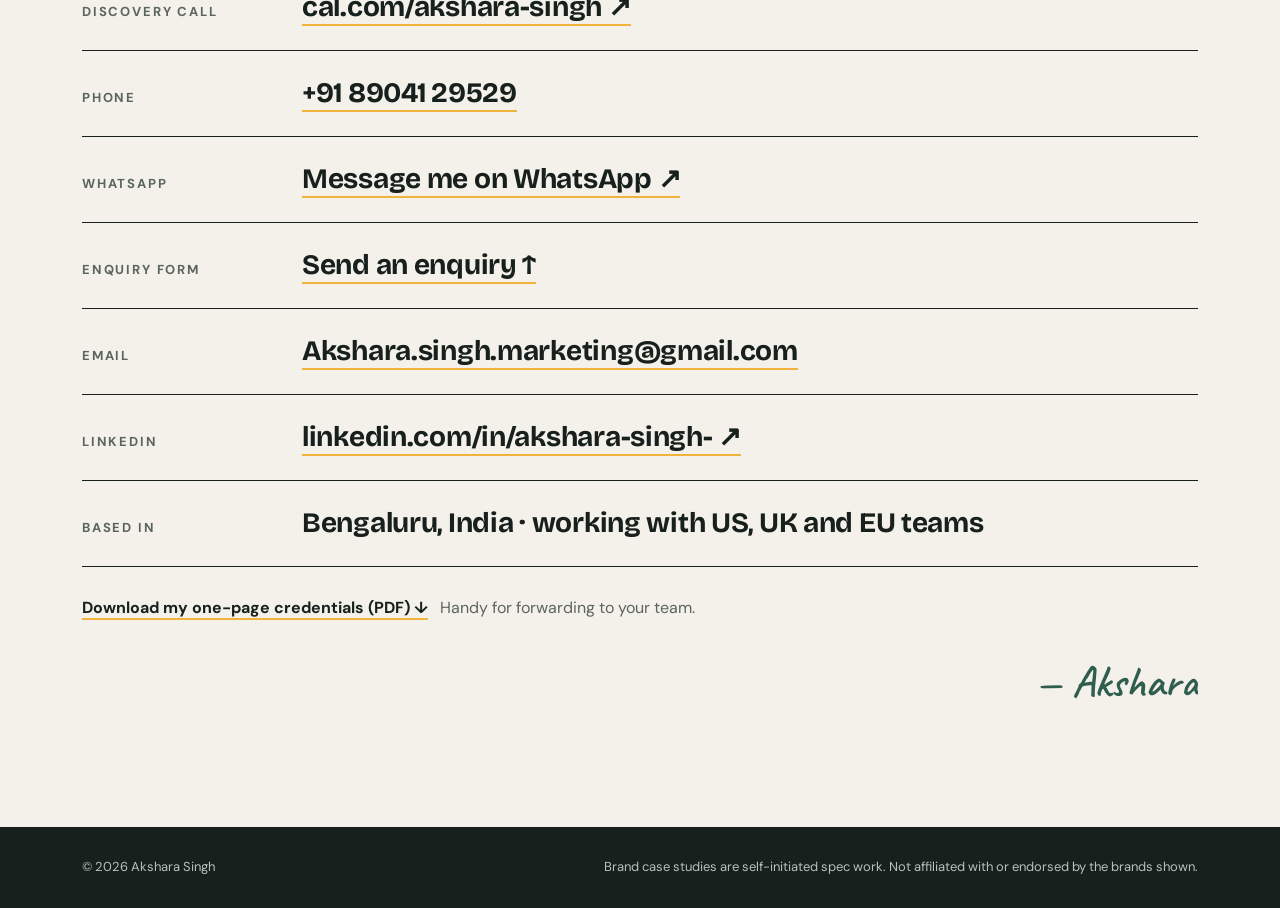
==== commit bfd565f5: "Add previous/next arrows to the project reel Co-Authored-By: Claude Opus 5.5 <noreply@anthropic.com>" ====
--- a/index.html
+++ b/index.html
@@ -159,7 +159,9 @@
     </div>
     <div class="reel" id="reel" role="region" aria-label="Brand campaign case studies">
       <span class="reel-pin" aria-hidden="true"></span>
+      <button type="button" class="reel-arr prev" id="reelPrev" aria-label="Previous projects">←</button>
       <div class="reel-win"><div class="reel-track" id="reelTrack"></div></div>
+      <button type="button" class="reel-arr next" id="reelNext" aria-label="Next projects">→</button>
     </div>
   </div>
 </div></section>
--- a/css/desk.css
+++ b/css/desk.css
@@ -606,5 +606,11 @@
 .rc .star{position:absolute;right:-8px;top:-8px;width:30px;height:30px;border-radius:50%;background:var(--mat);color:var(--sun);font-size:15px;display:grid;place-items:center;box-shadow:2px 2px 0 var(--ink)}
 .rc .tag{font-size:11px;font-weight:700;letter-spacing:.13em;text-transform:uppercase;color:var(--mat);white-space:nowrap;overflow:hidden;text-overflow:ellipsis}
 .rc h3{font-size:17px;line-height:1.15;margin-top:4px}
+.reel-arr{position:absolute;top:calc(26px + 115px);z-index:3;width:46px;height:46px;margin-top:-23px;border-radius:50%;border:1.5px solid var(--ink);background:#fff;color:var(--ink);font:700 18px/1 var(--sans);cursor:pointer;box-shadow:3px 3px 0 var(--ink);transition:transform .2s,box-shadow .2s,background .2s}
+.reel-arr.prev{left:-14px}.reel-arr.next{right:-14px}
+.reel-arr:hover{background:var(--sun);transform:translate(-2px,-2px);box-shadow:5px 5px 0 var(--ink)}
+.reel-arr:active{transform:translate(1px,1px);box-shadow:1px 1px 0 var(--ink)}
+.reel-arr:focus-visible{outline:3px solid var(--ink);outline-offset:3px}
+@media (max-width:620px){.reel-arr{top:calc(26px + 94px);width:40px;height:40px;margin-top:-20px;font-size:16px}.reel-arr.prev{left:2px}.reel-arr.next{right:2px}}
 @media (max-width:620px){.rc{flex-basis:150px}.reel-track{gap:18px}.rc h3{font-size:15.5px}}
 @media (prefers-reduced-motion: reduce){.reel-win{overflow-x:auto}.spin-btn{display:none}}
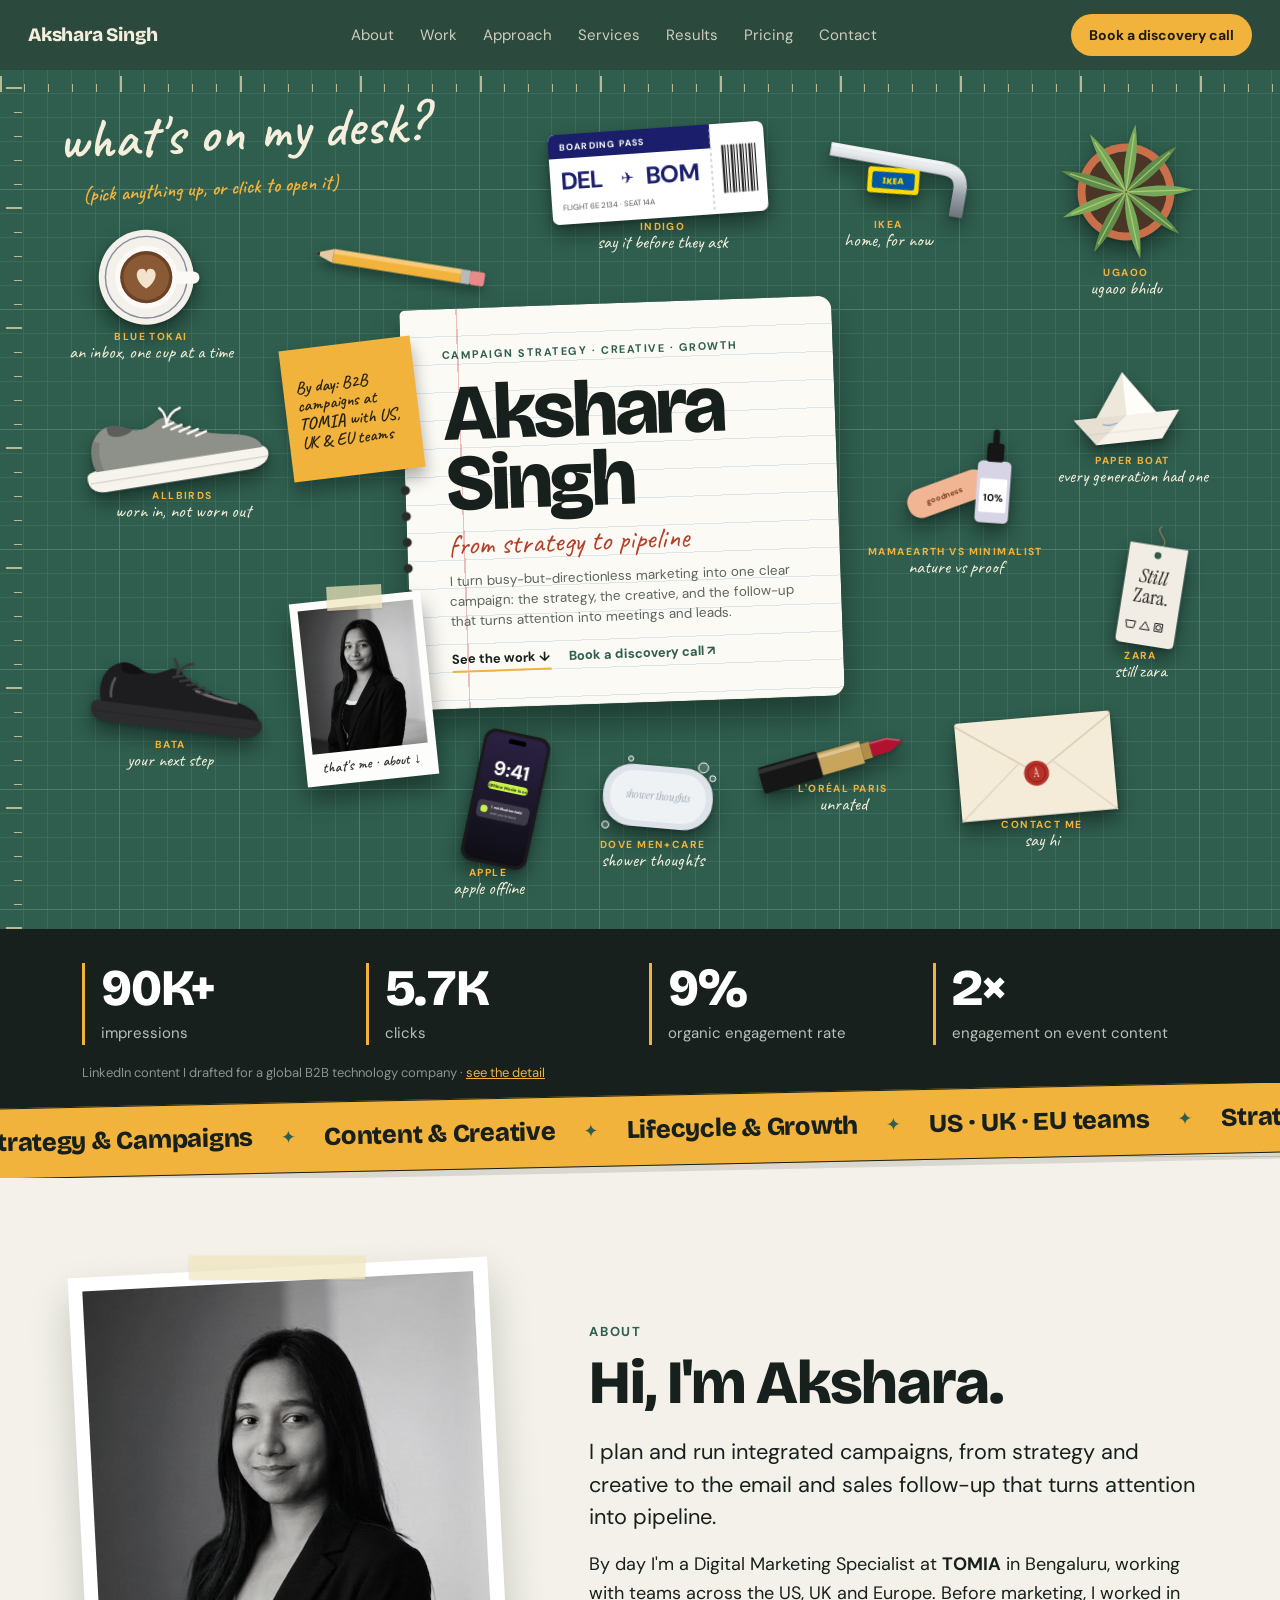
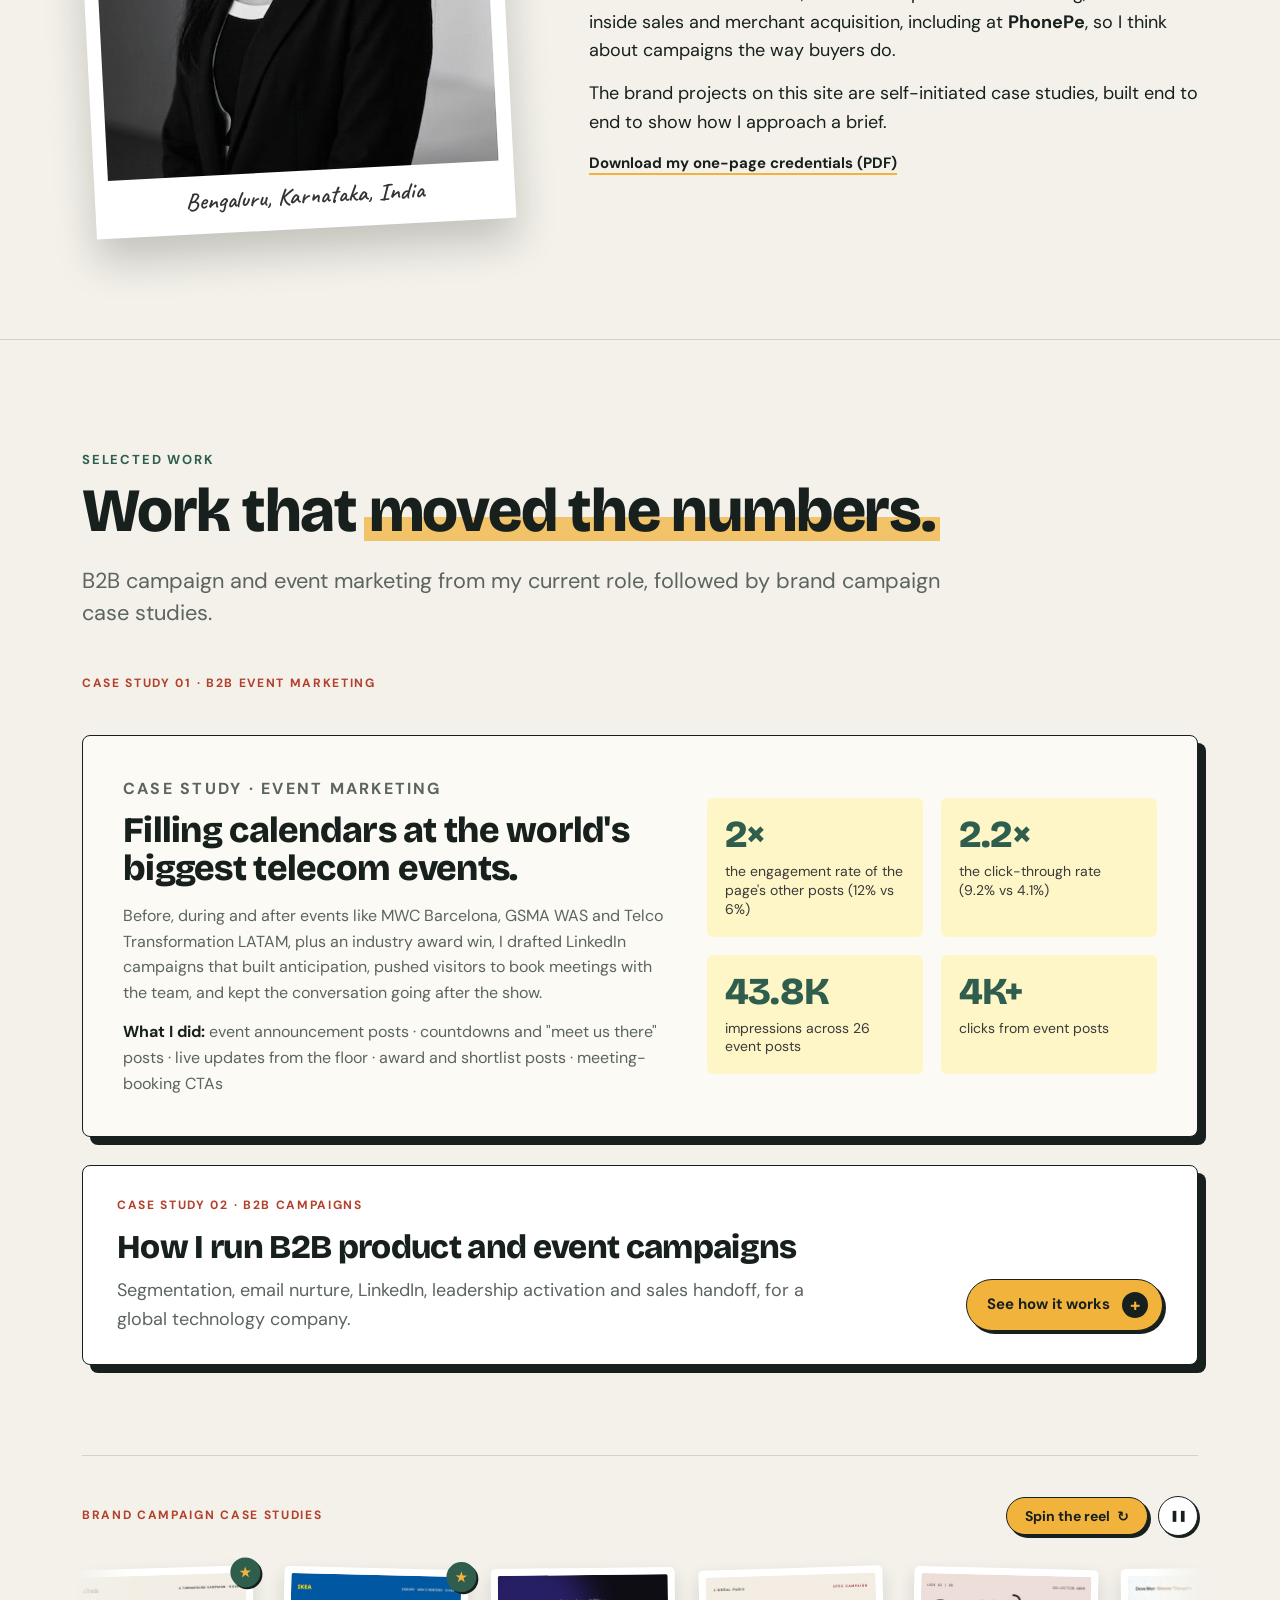
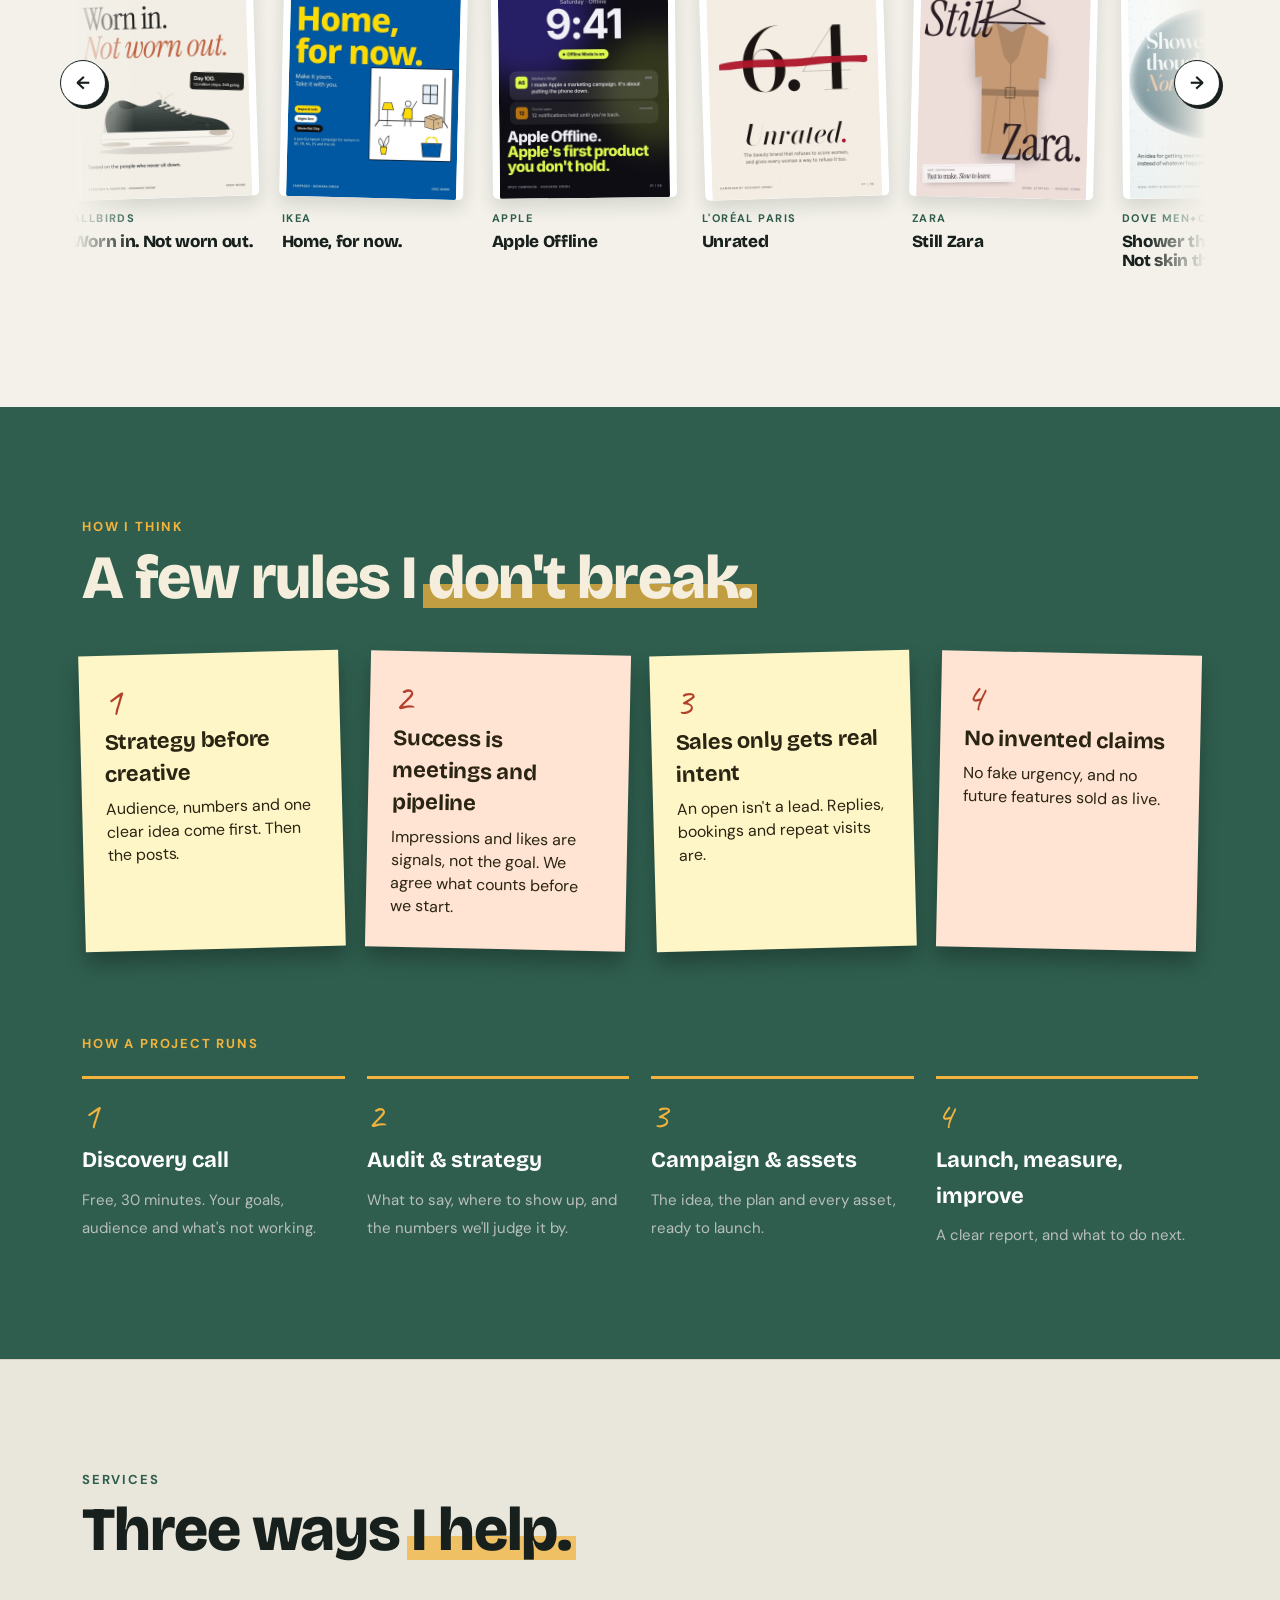
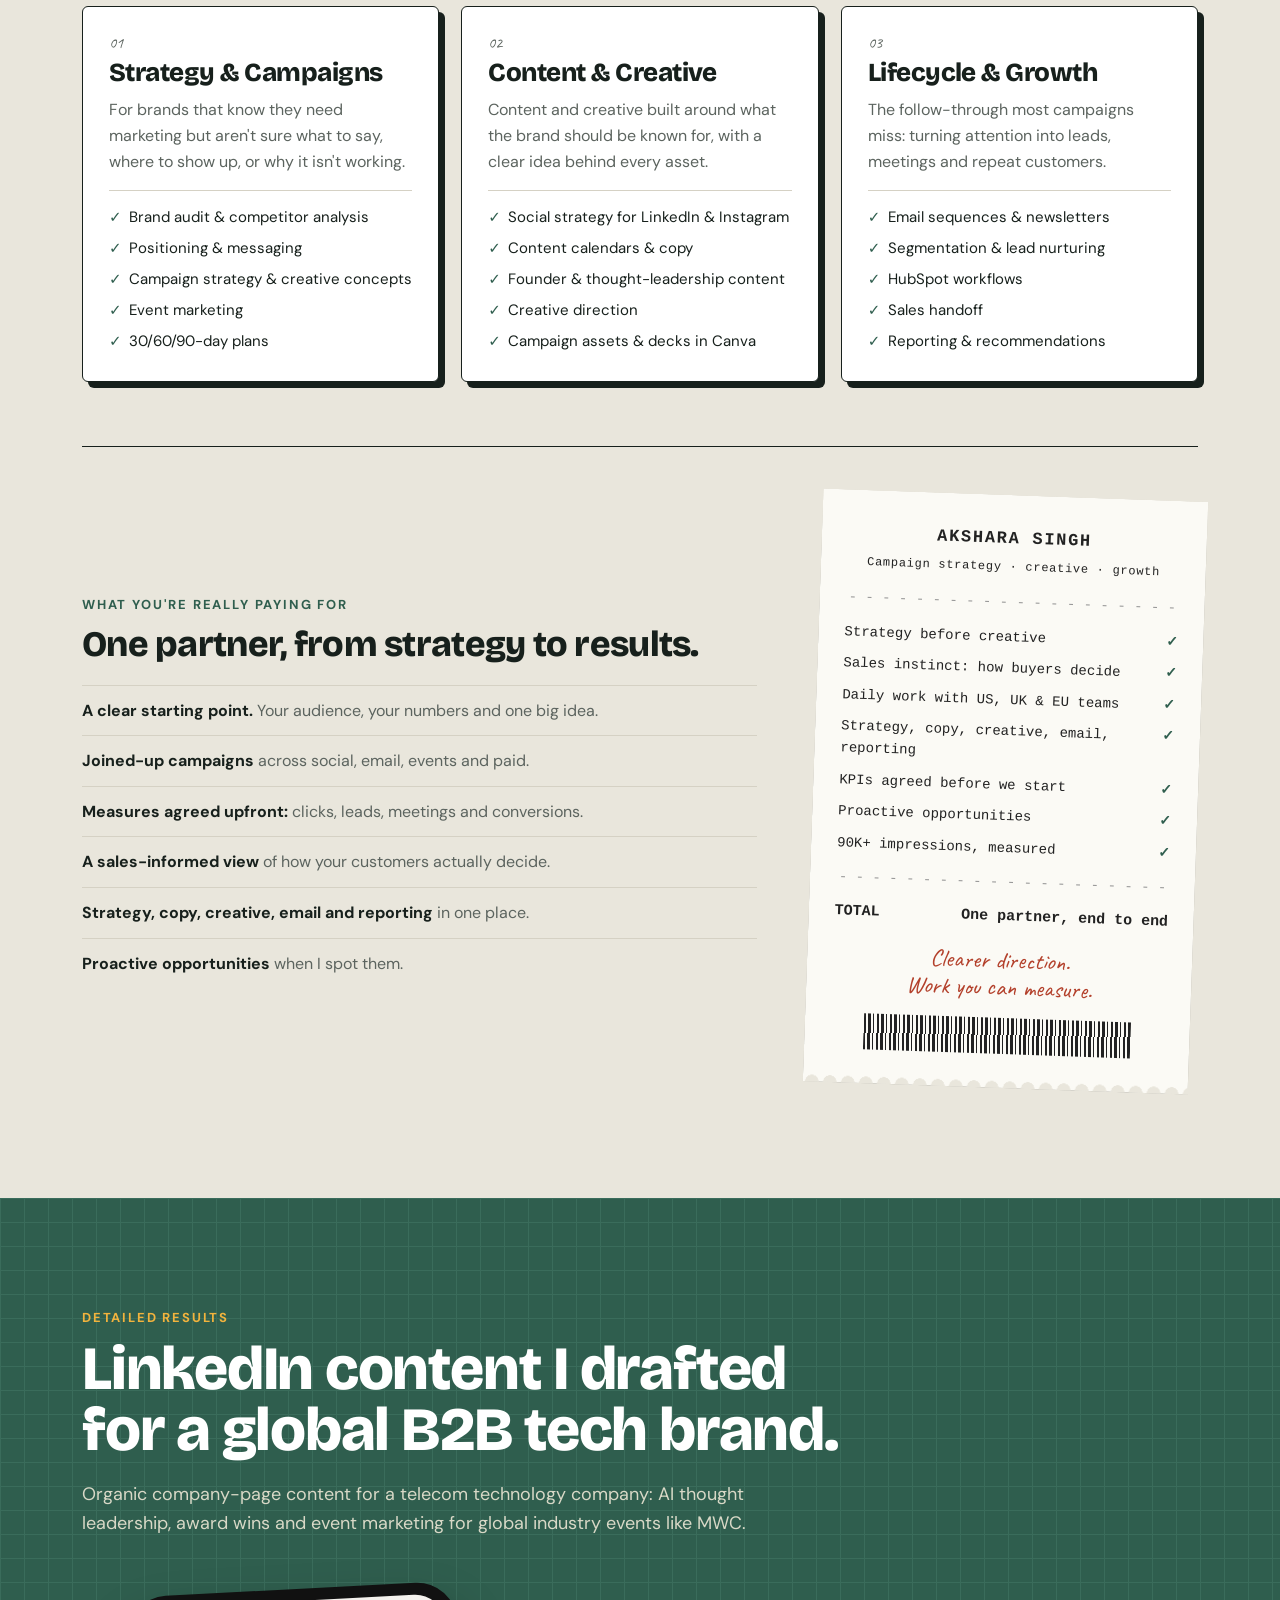
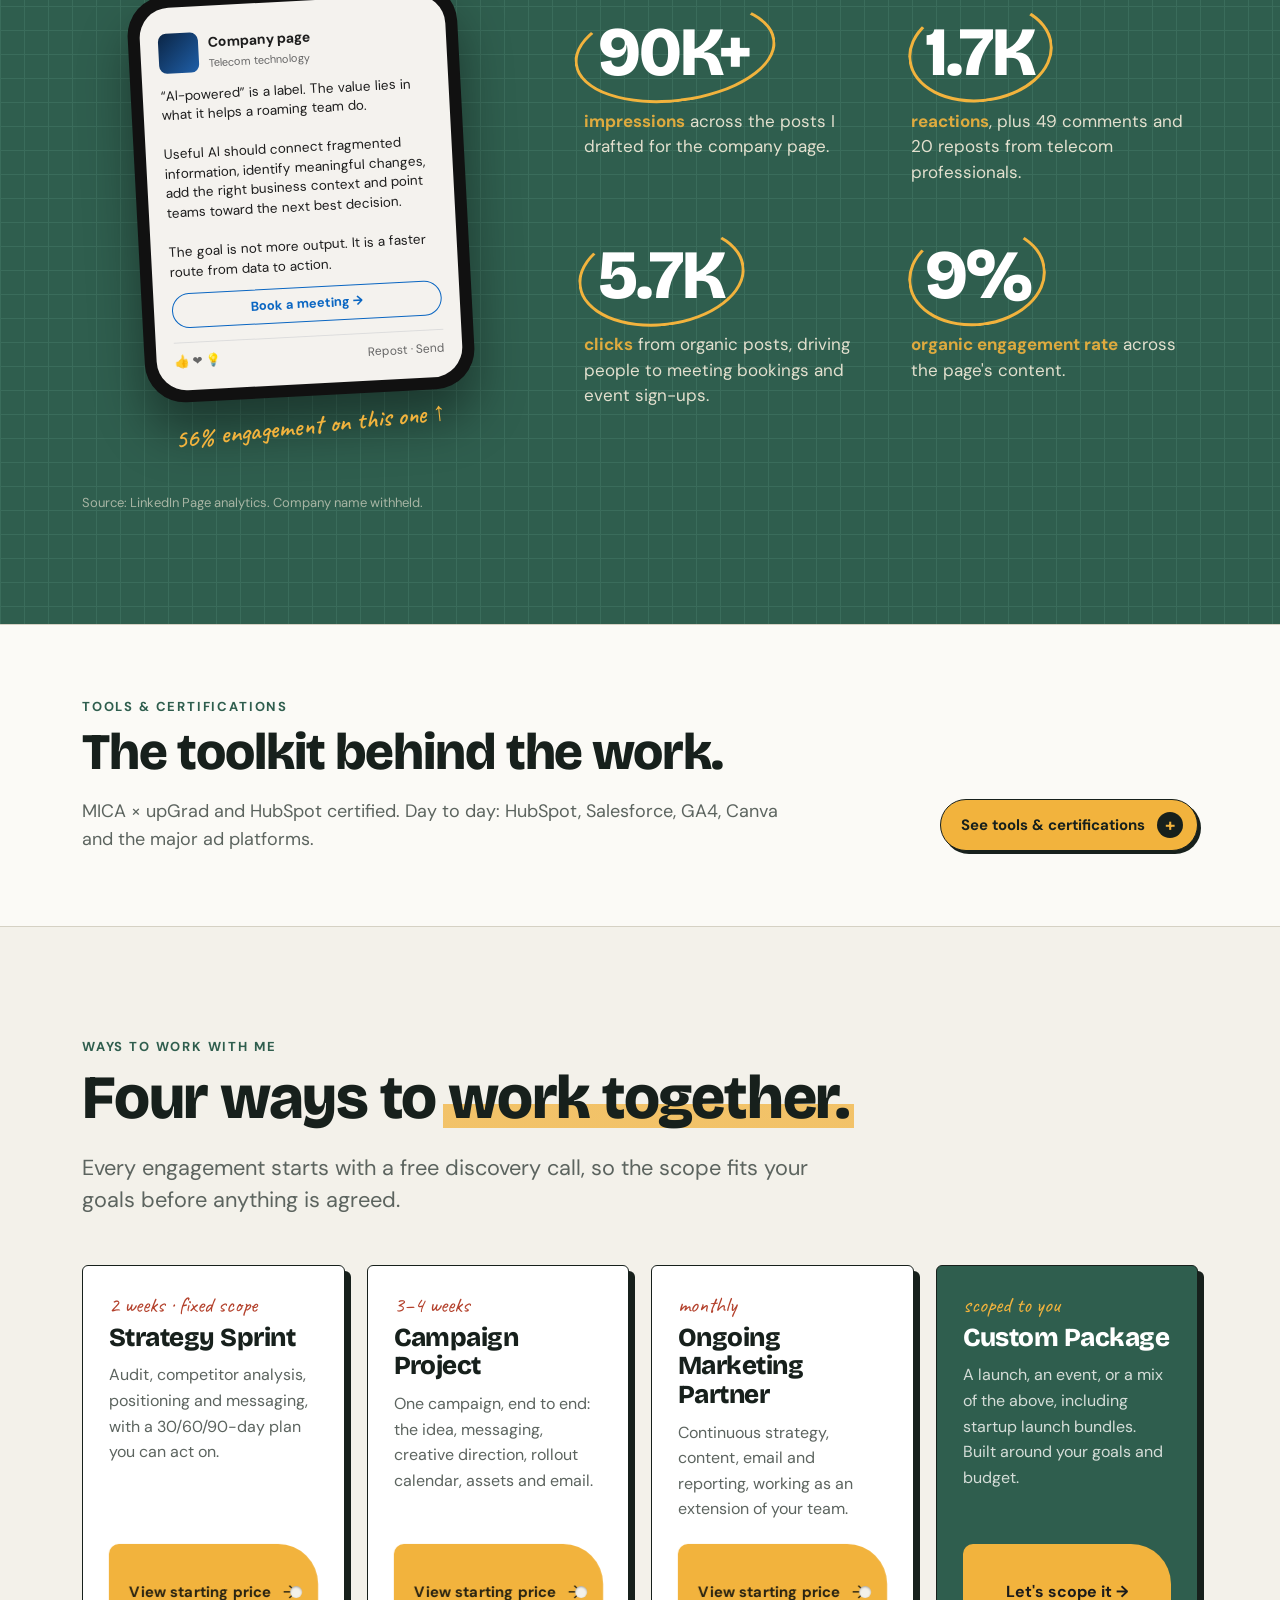
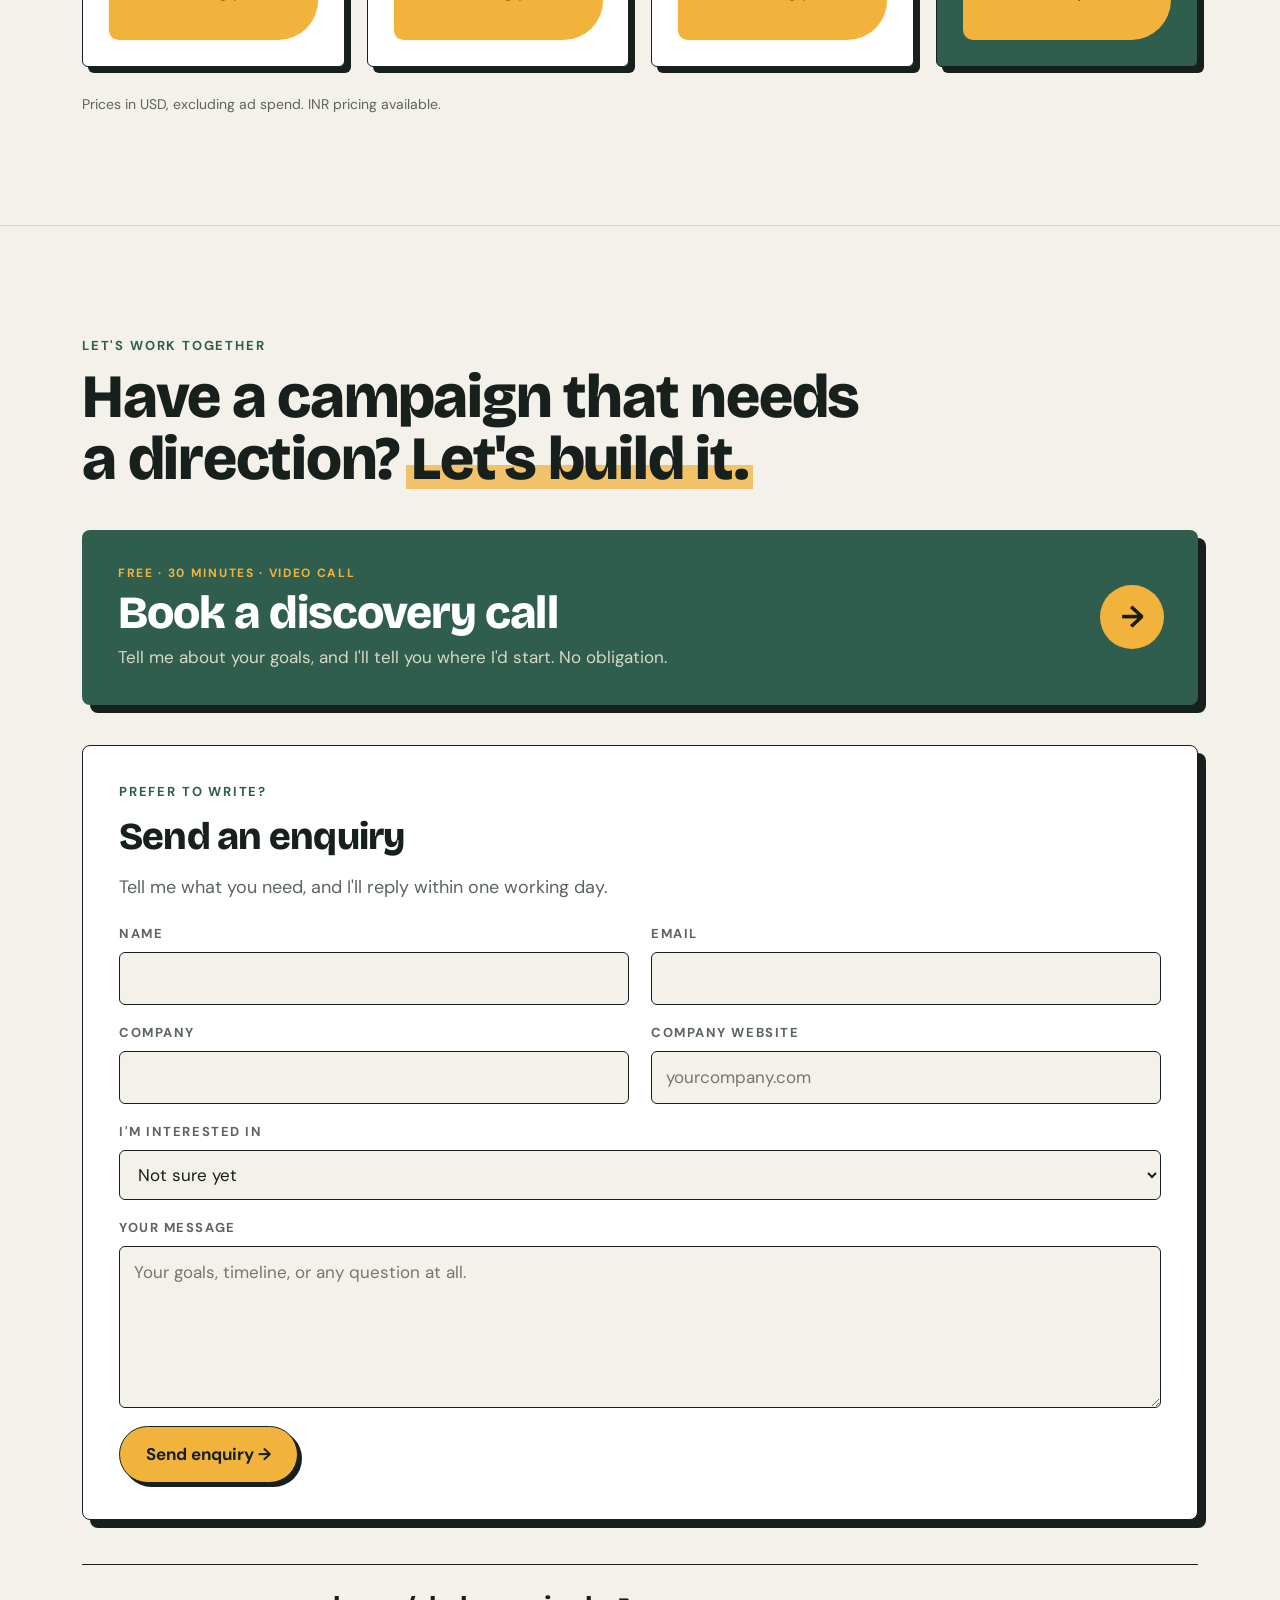
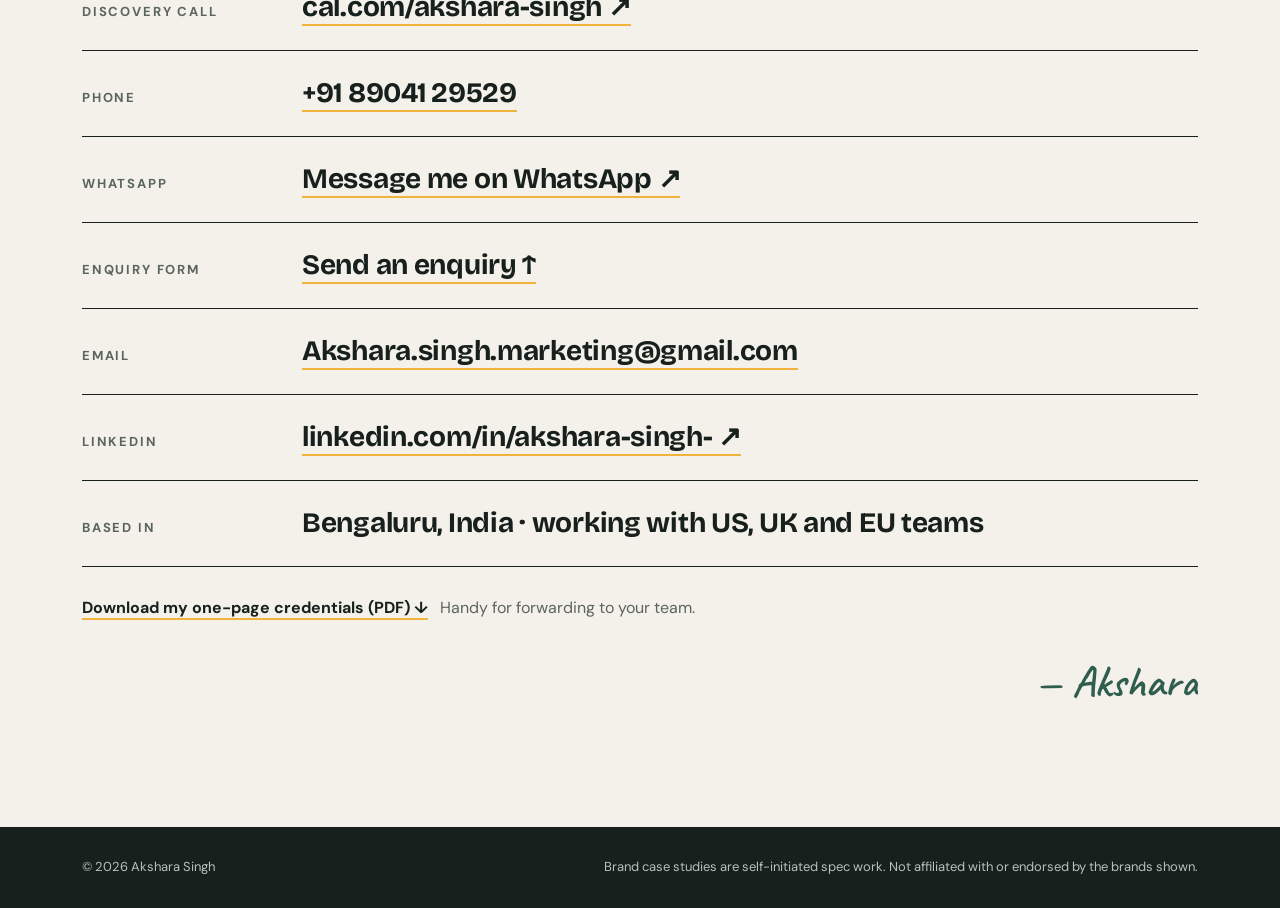
==== commit c12662e6: "Version the stylesheet and script links so browsers pick up updates Co-Authored-By: Claude Opus 5.5 " ====
--- a/index.html
+++ b/index.html
@@ -12,7 +12,7 @@
 <link rel="canonical" href="https://akshara-singh.com/">
 <link rel="preconnect" href="https://fonts.googleapis.com"><link rel="preconnect" href="https://fonts.gstatic.com" crossorigin>
 <link href="https://fonts.googleapis.com/css2?family=Bricolage+Grotesque:opsz,wght@12..96,500;12..96,700;12..96,800&family=Caveat:wght@500;700&family=DM+Sans:opsz,wght@9..40,400;9..40,500;9..40,700&family=Instrument+Serif:ital@0;1&family=Noto+Sans:wght@800&display=swap" rel="stylesheet">
-<link rel="stylesheet" href="css/desk.css">
+<link rel="stylesheet" href="css/desk.css?v=2026-09-28b">
 </head>
 <body>
 <header class="top">
@@ -323,7 +323,7 @@
 <footer><div class="wrap"><span>© <span id="yr">2026</span> Akshara Singh</span><span>Brand case studies are self-initiated spec work. Not affiliated with or endorsed by the brands shown.</span></div></footer>
 
 
-<script src="projects.js"></script>
+<script src="projects.js?v=2026-09-28b"></script>
 <script src="js/desk.js"></script>
 <script src="js/home.js"></script>
 <script src="js/magic.js"></script>
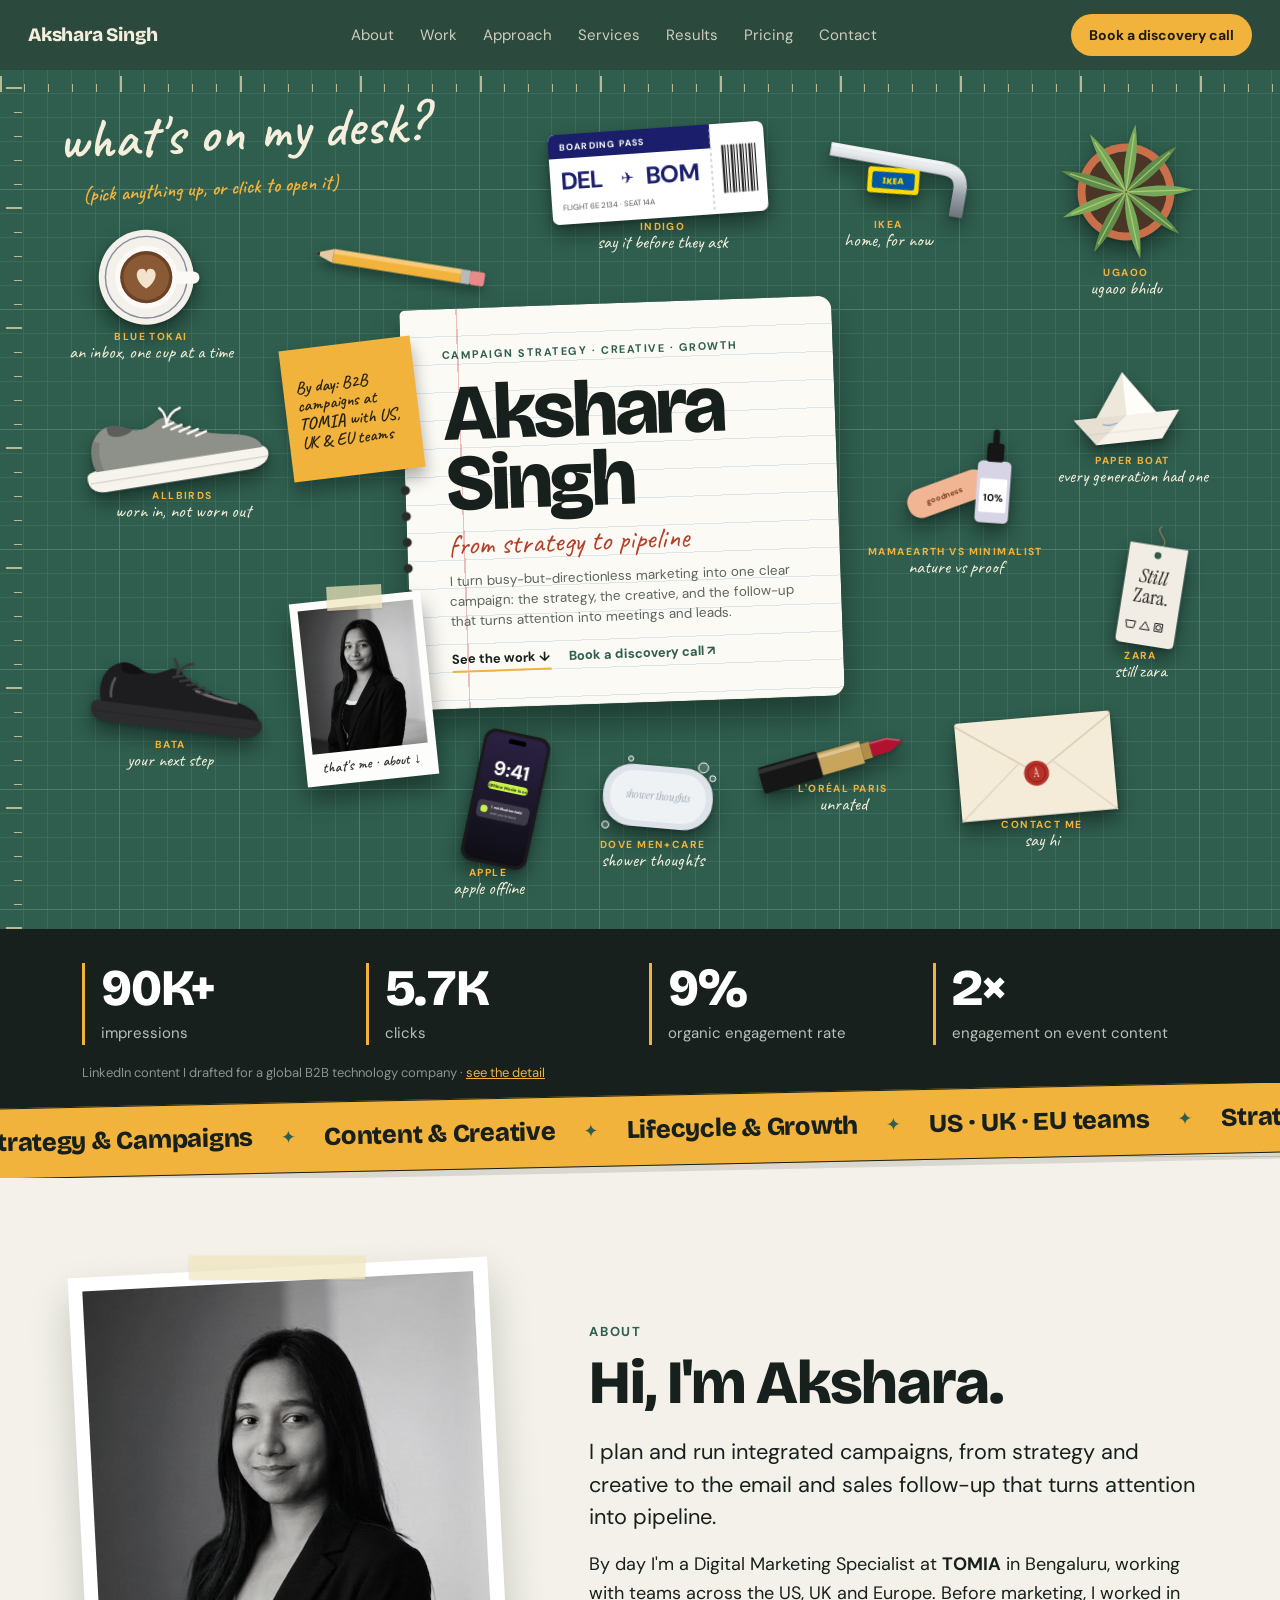
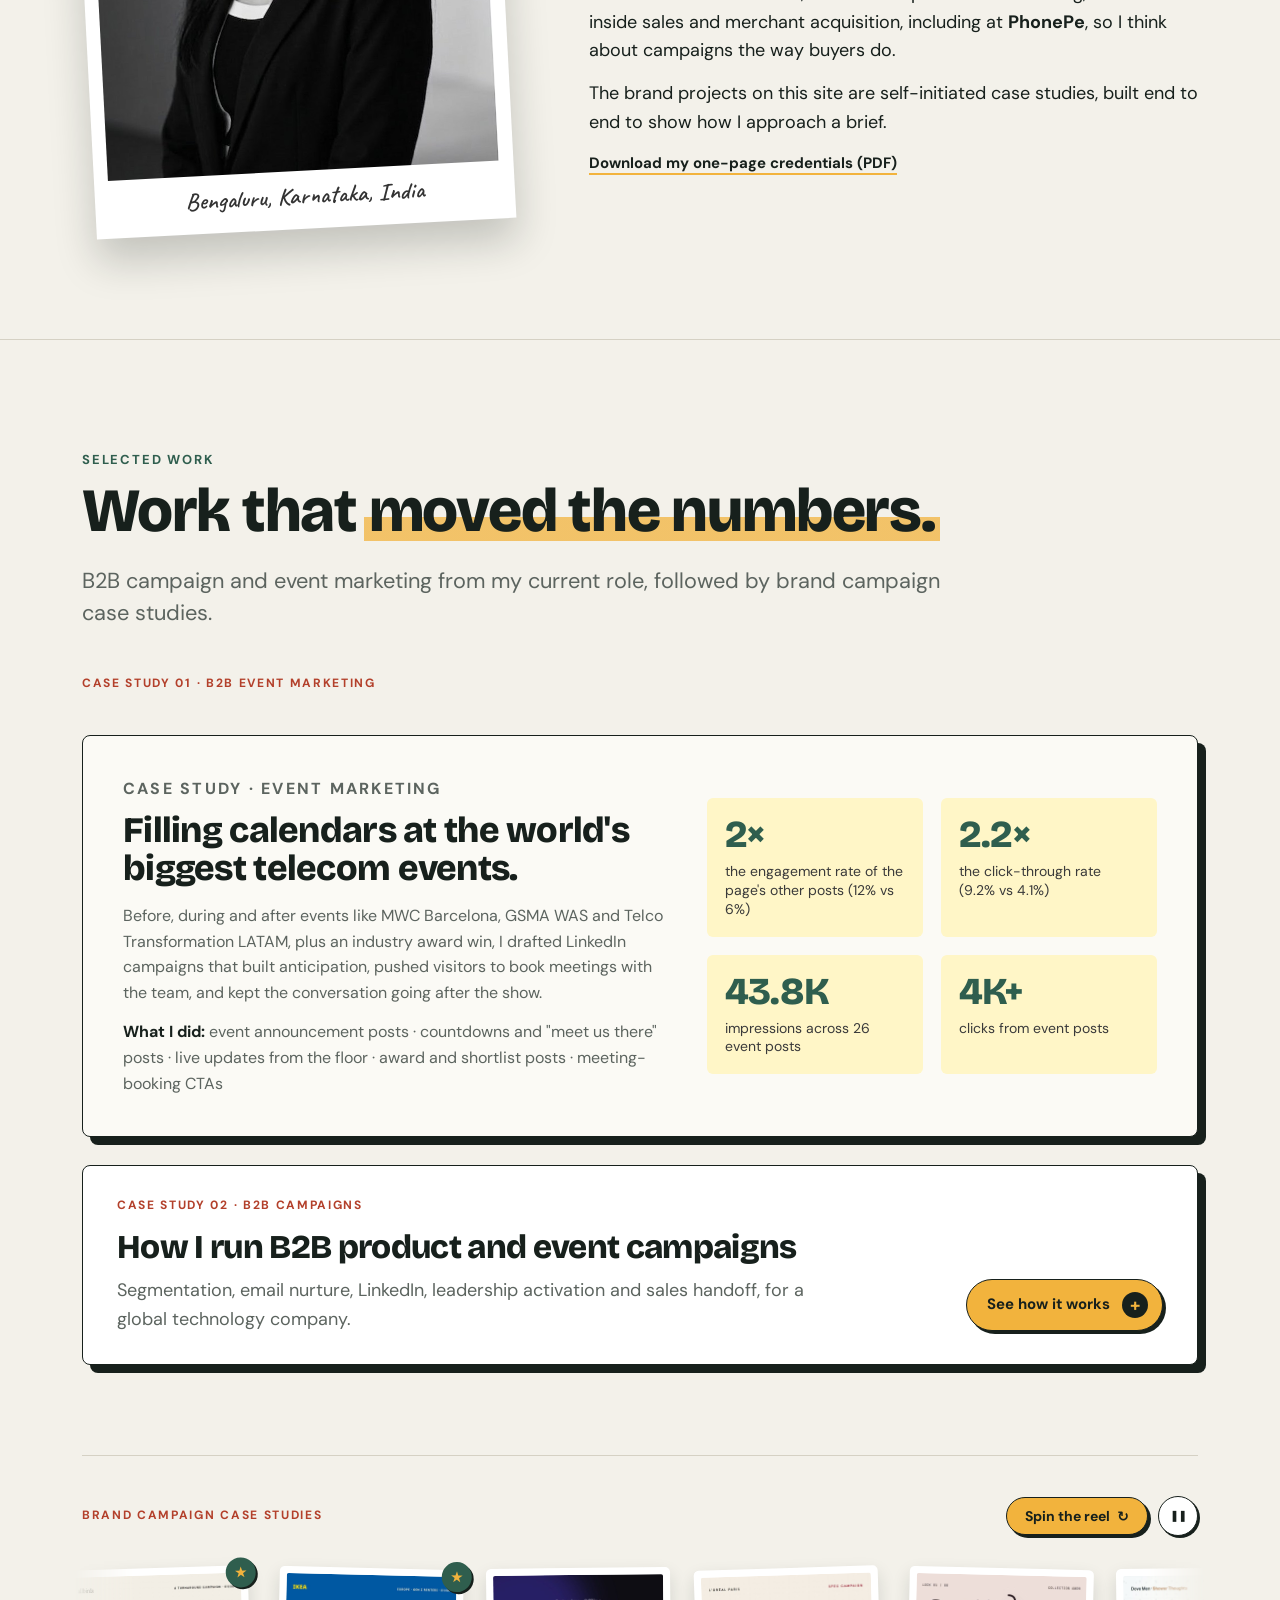
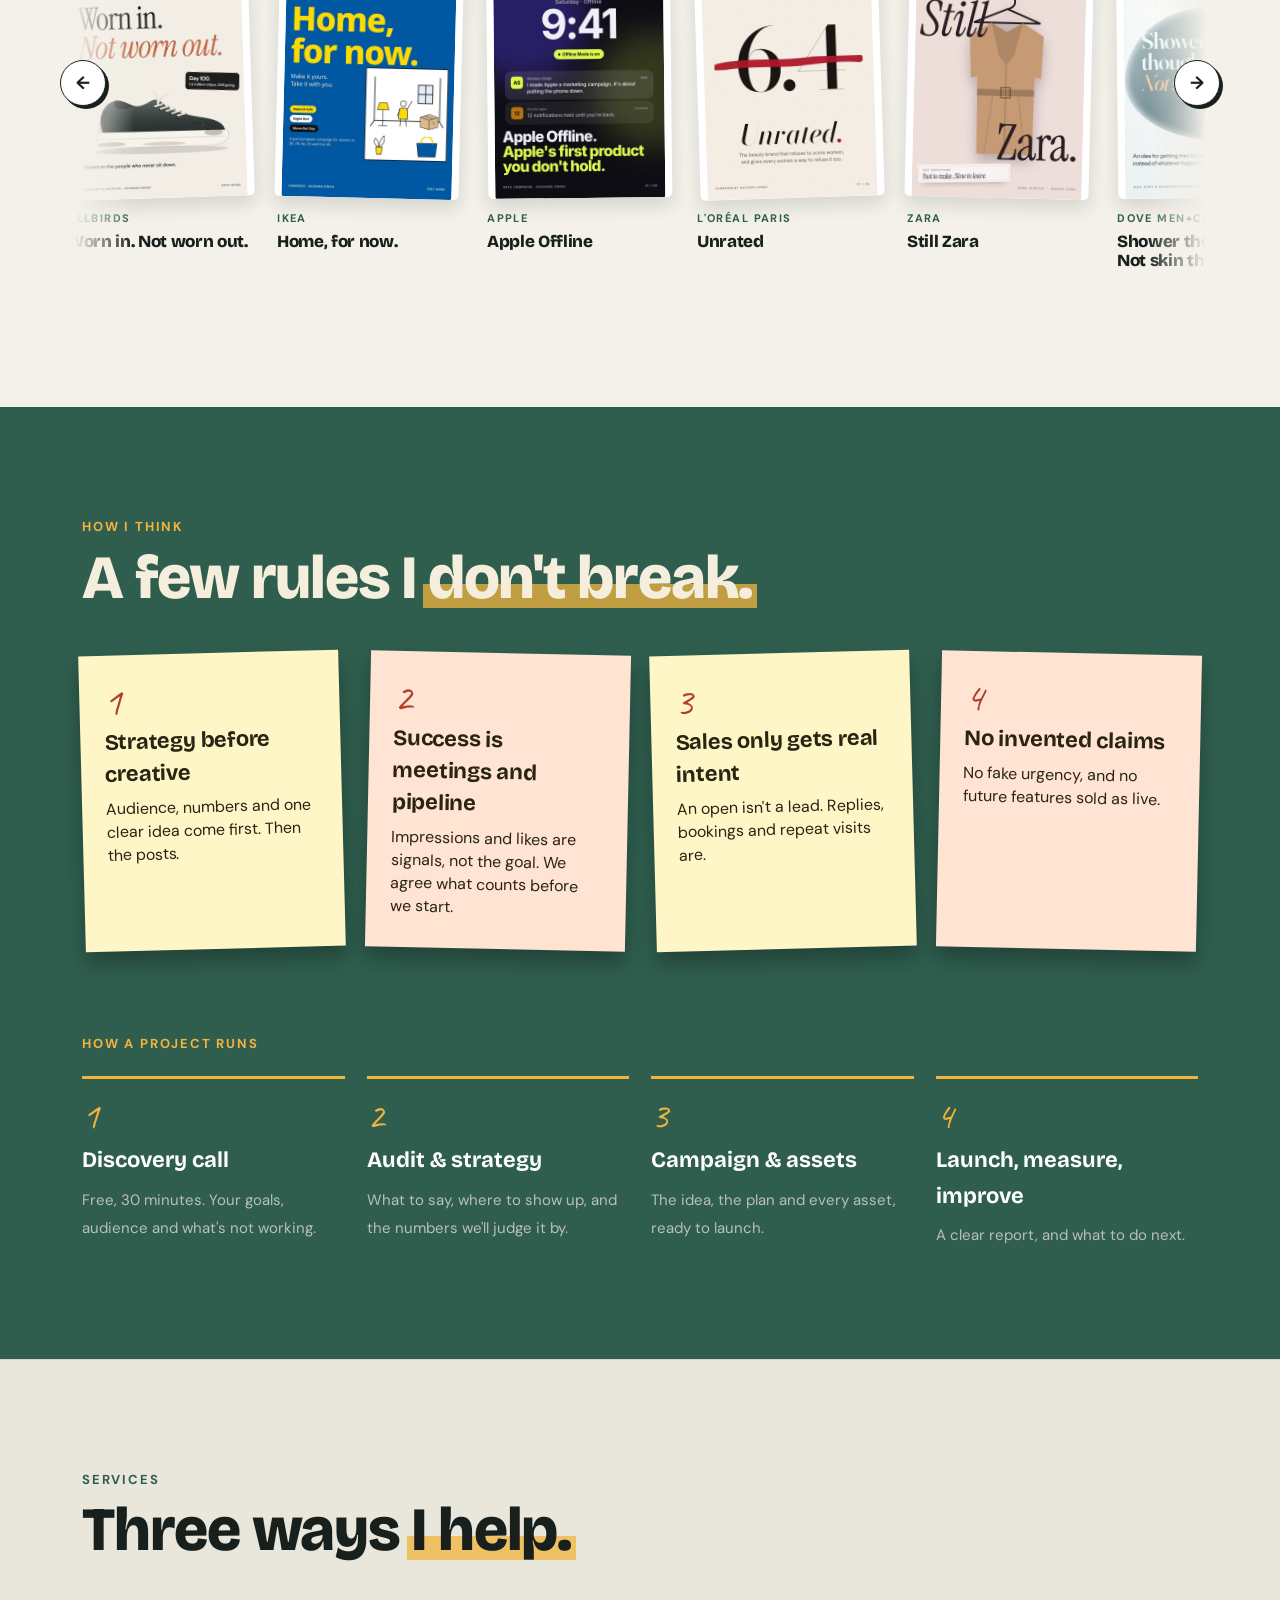
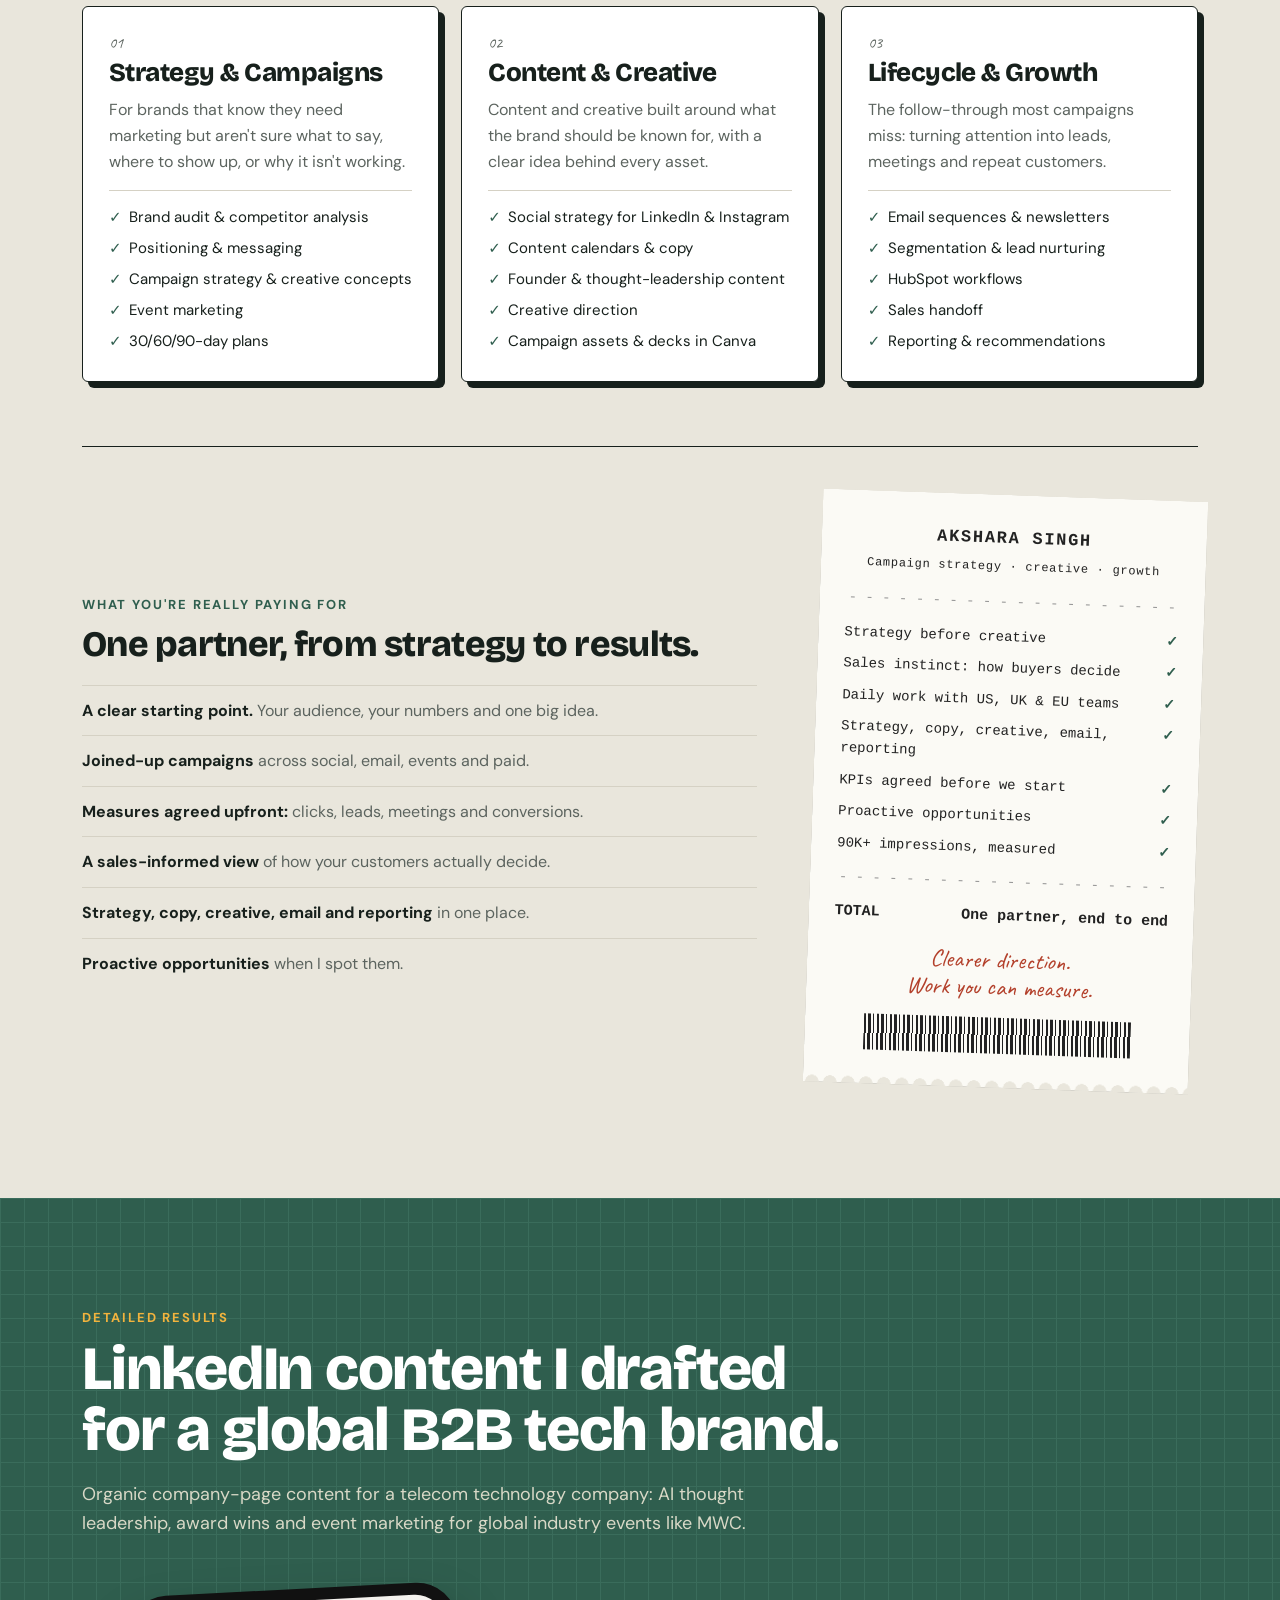
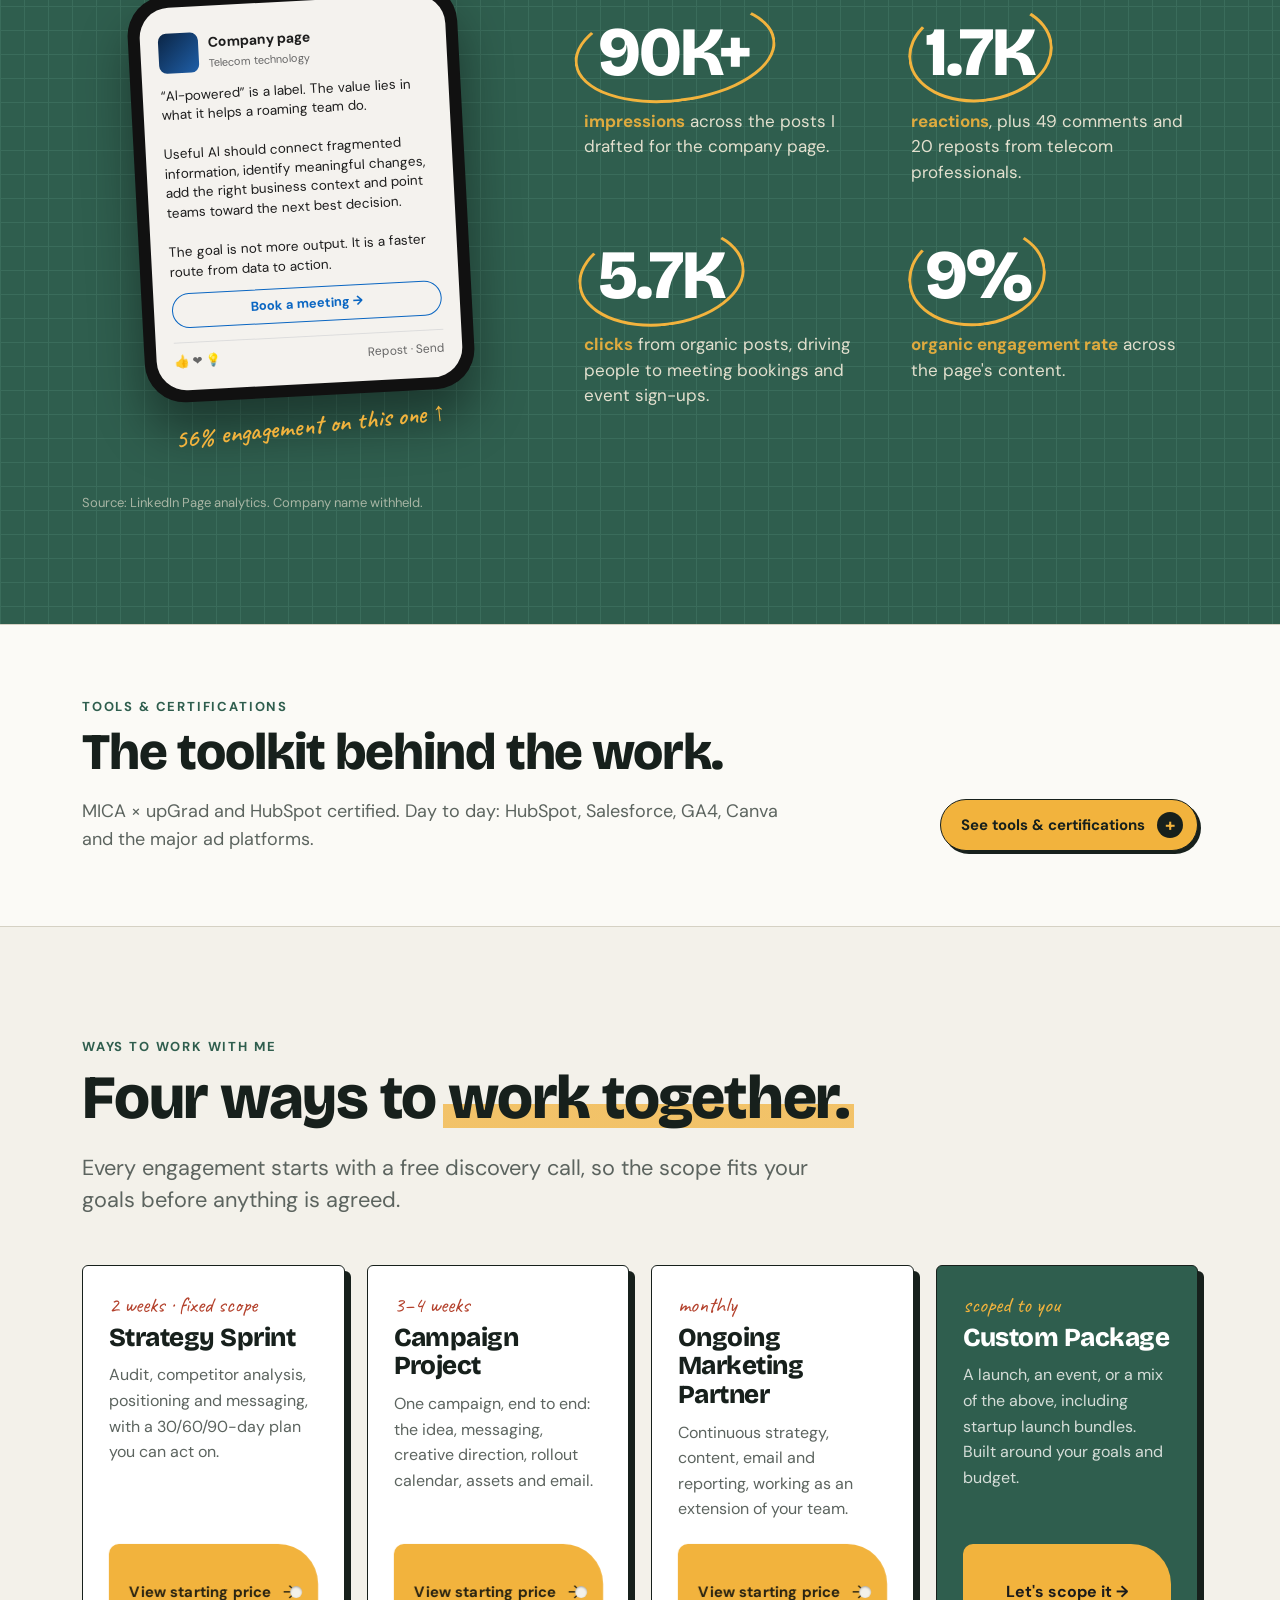
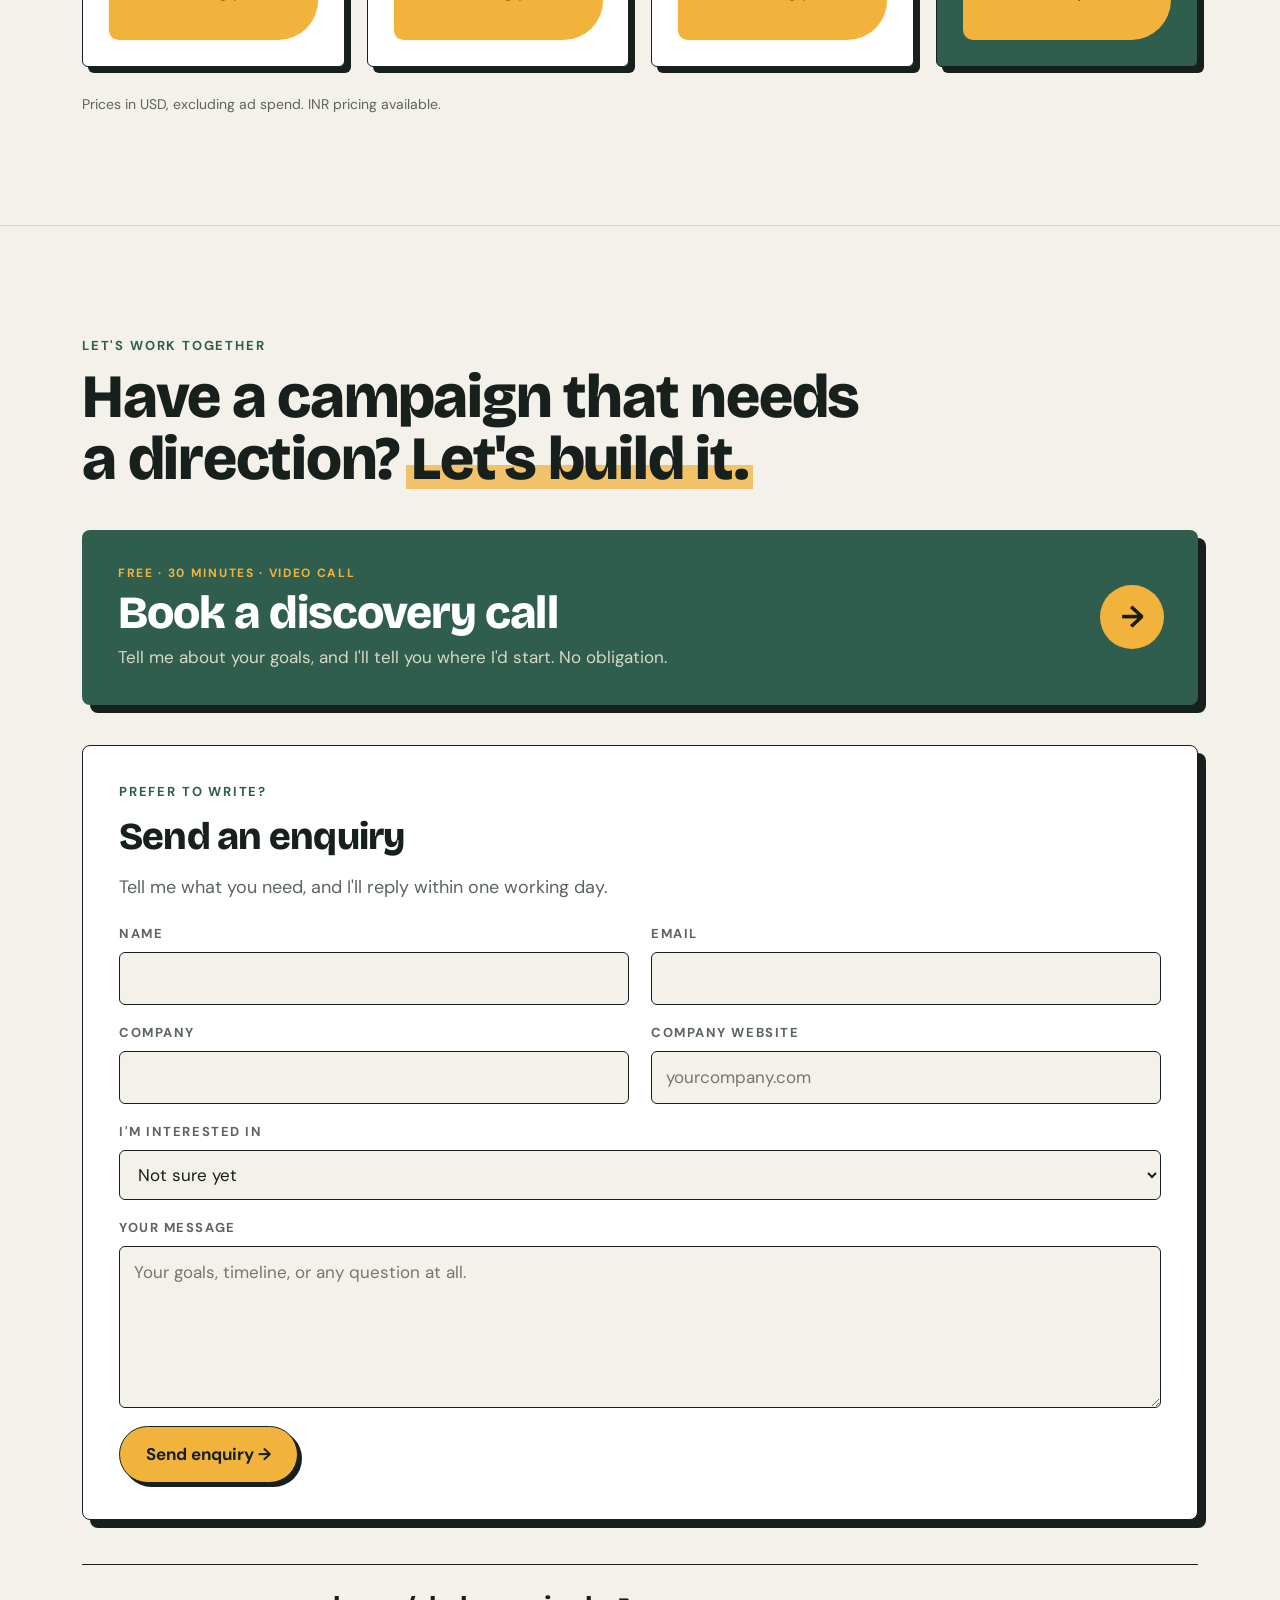
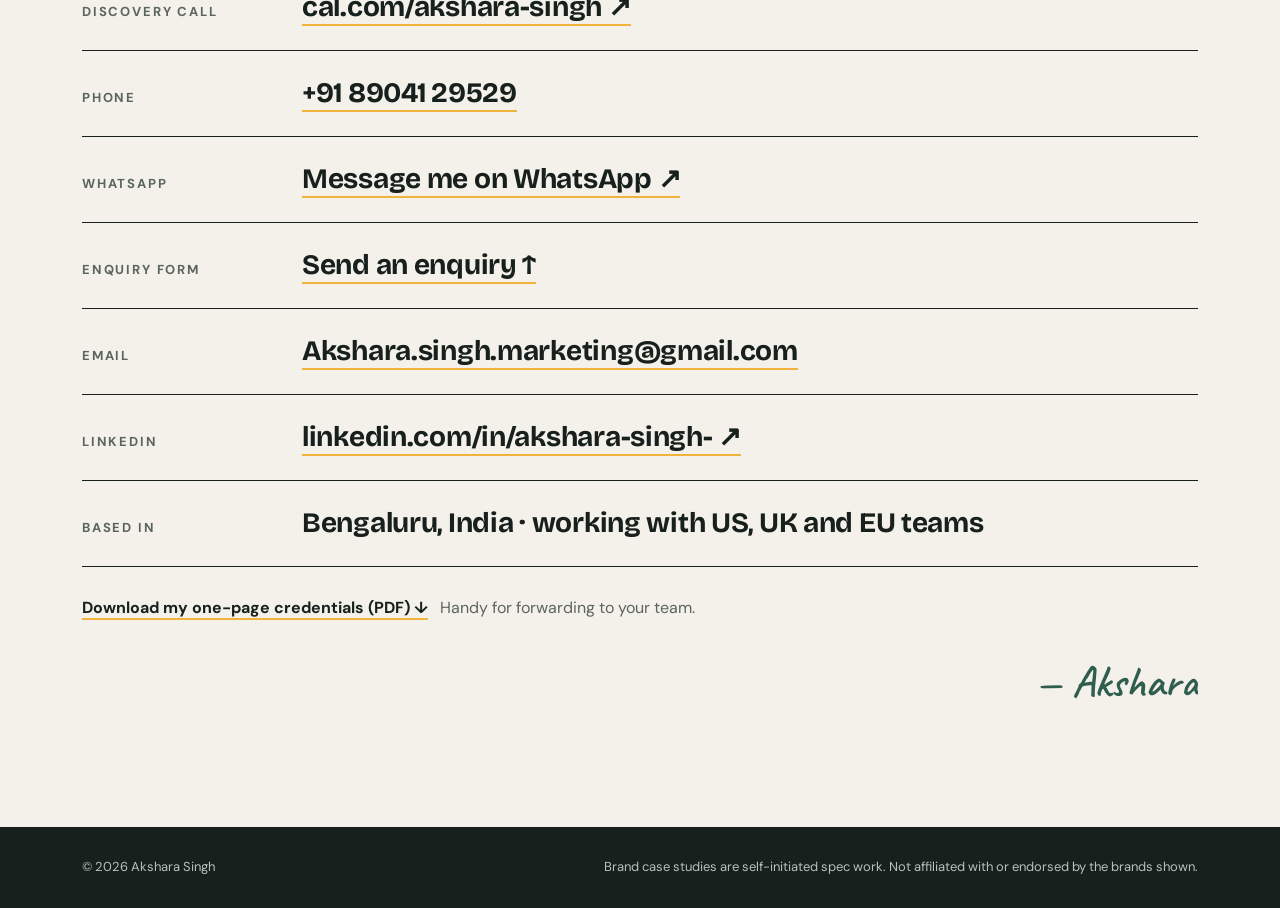
==== commit d196f24d: "Version the remaining script links Co-Authored-By: Claude Opus 5.5 <noreply@anthropic.com> Claude-Se" ====
--- a/index.html
+++ b/index.html
@@ -324,8 +324,8 @@
 
 
 <script src="projects.js?v=2026-09-28b"></script>
-<script src="js/desk.js"></script>
-<script src="js/home.js"></script>
-<script src="js/magic.js"></script>
+<script src="js/desk.js?v=2026-09-28b"></script>
+<script src="js/home.js?v=2026-09-28b"></script>
+<script src="js/magic.js?v=2026-09-28b"></script>
 </body>
 </html>
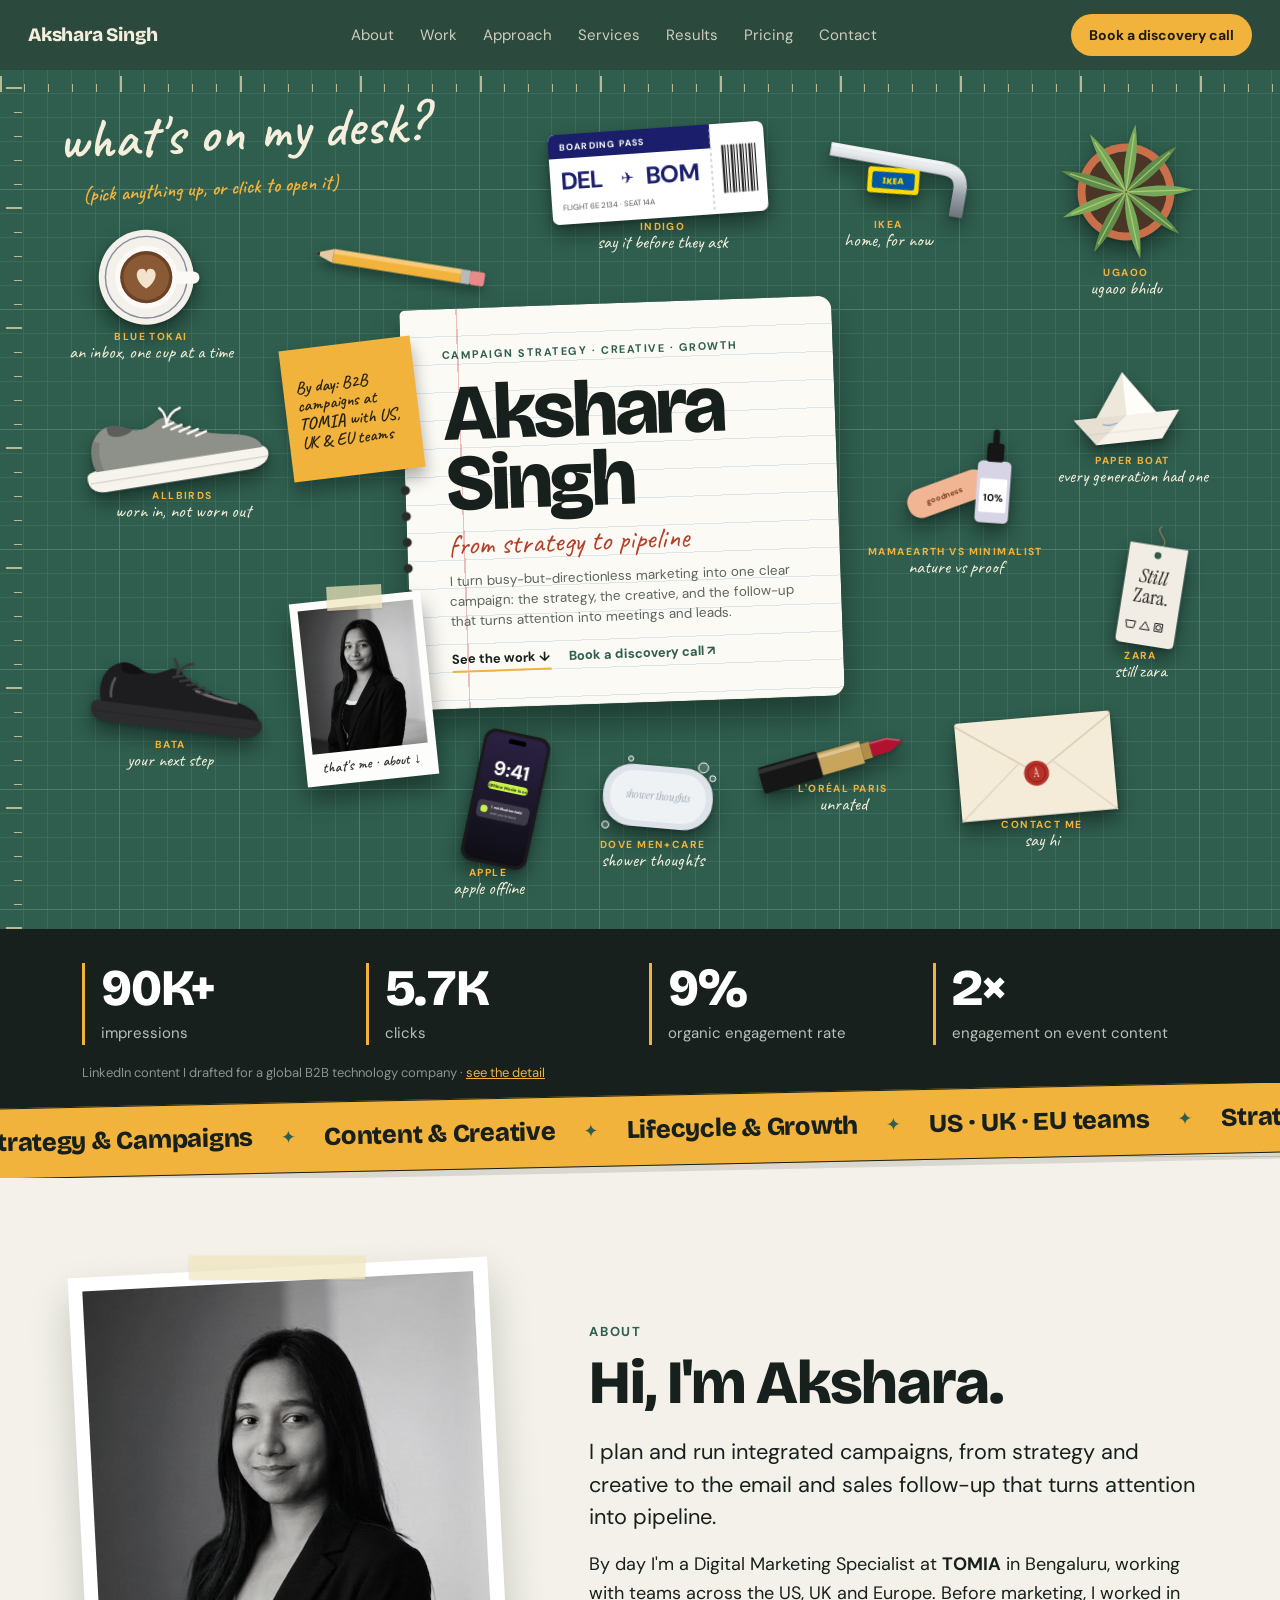
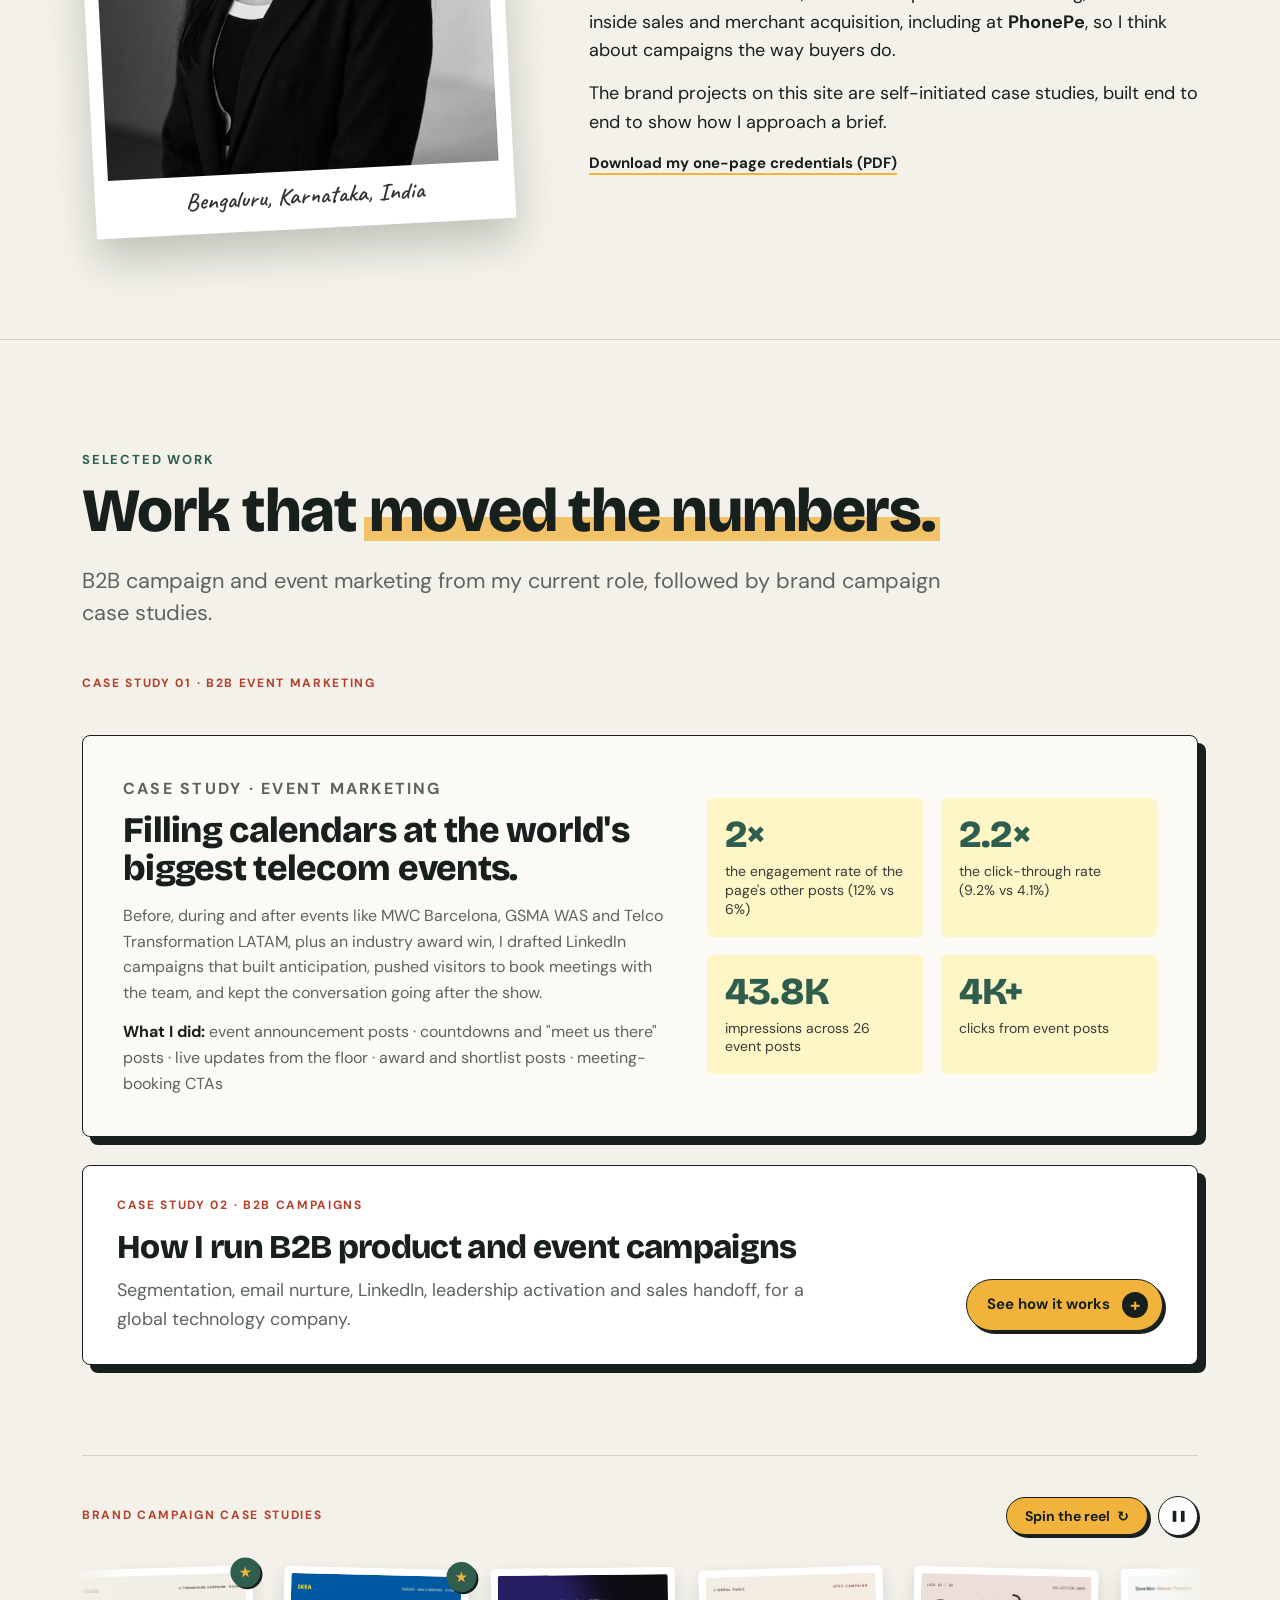
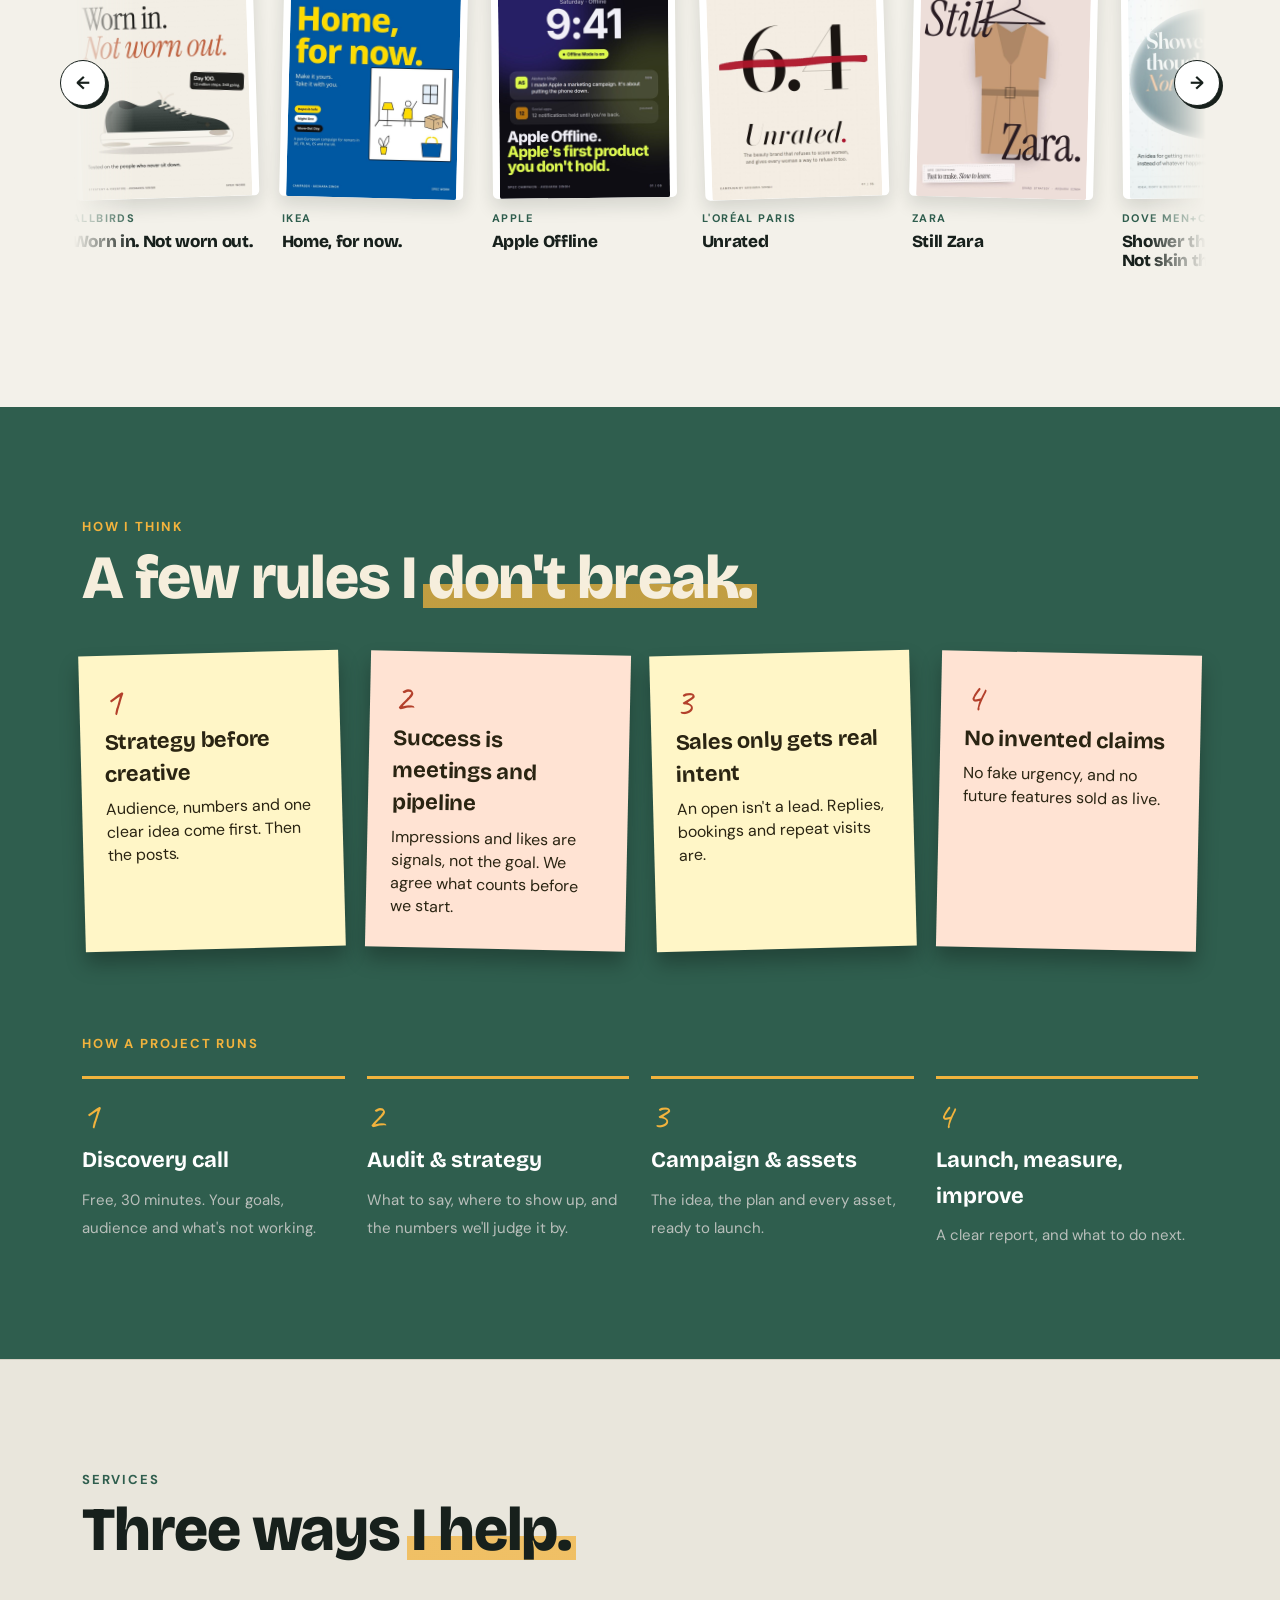
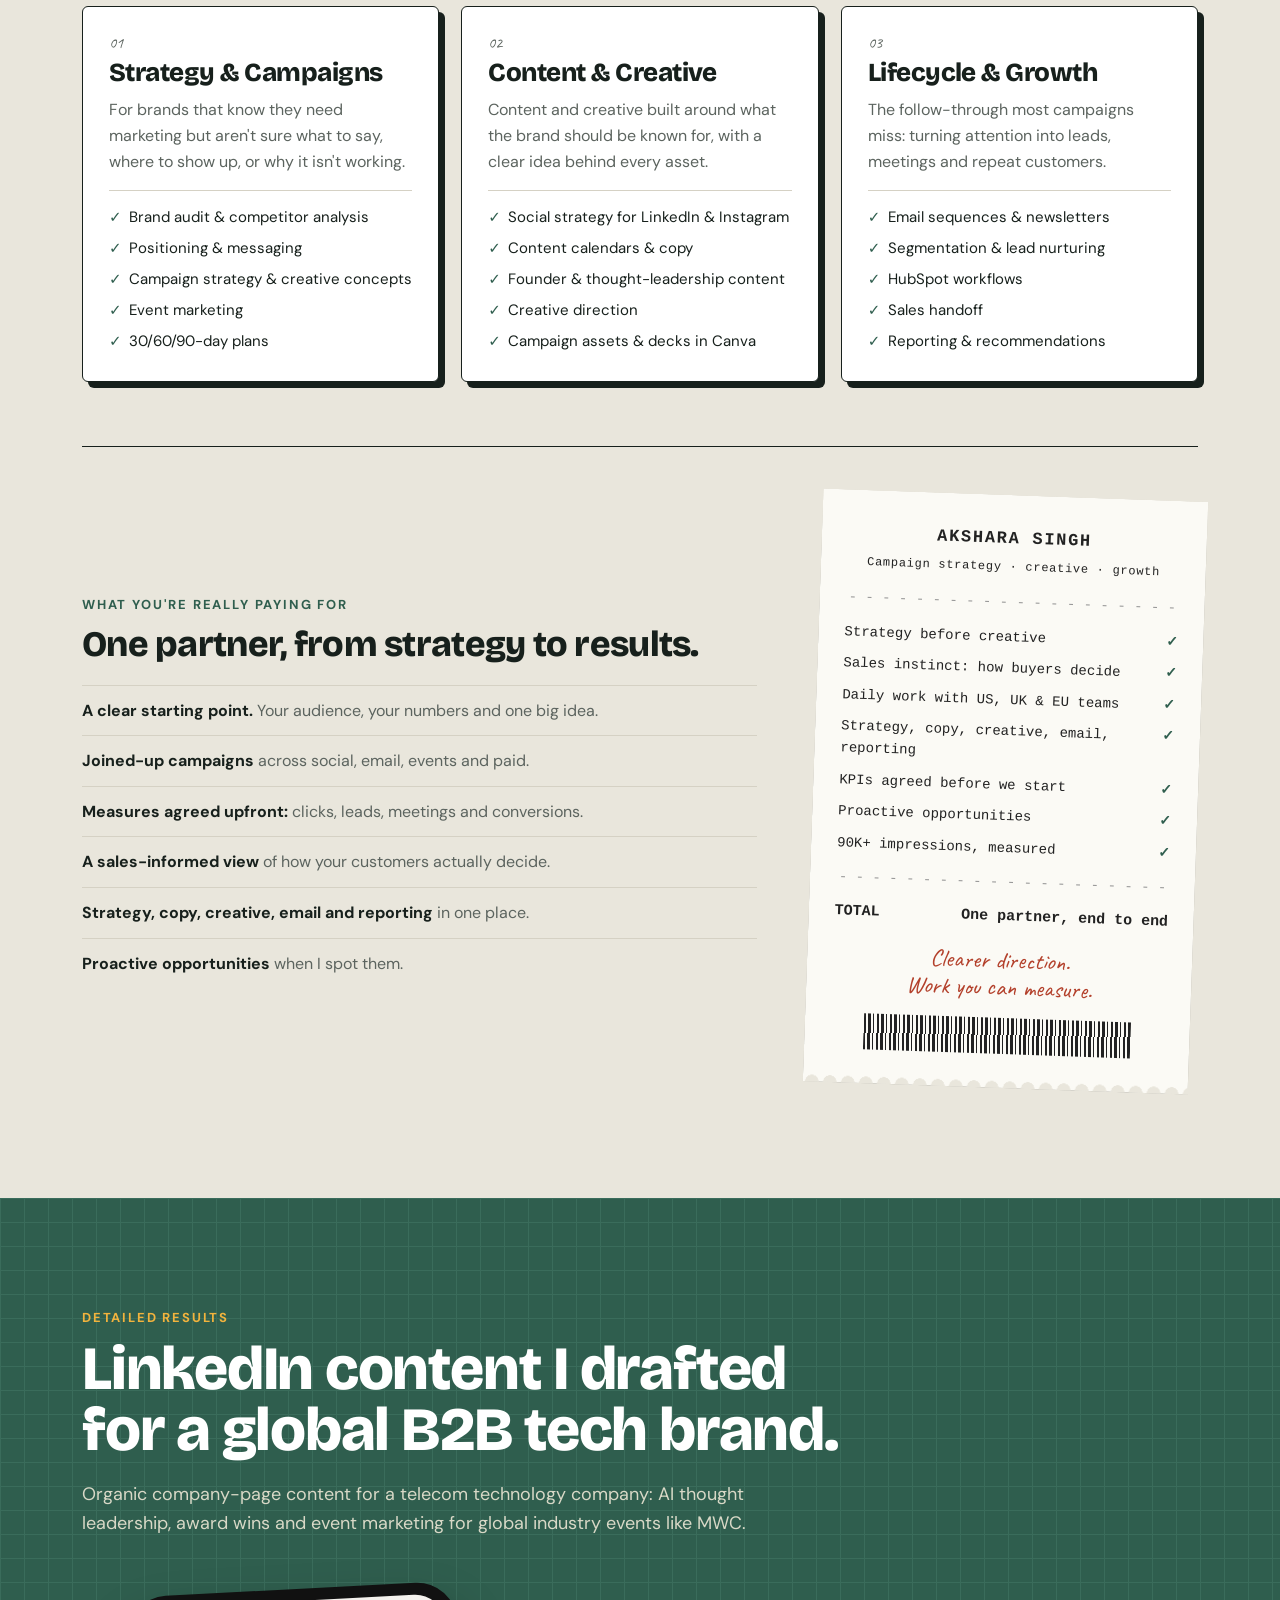
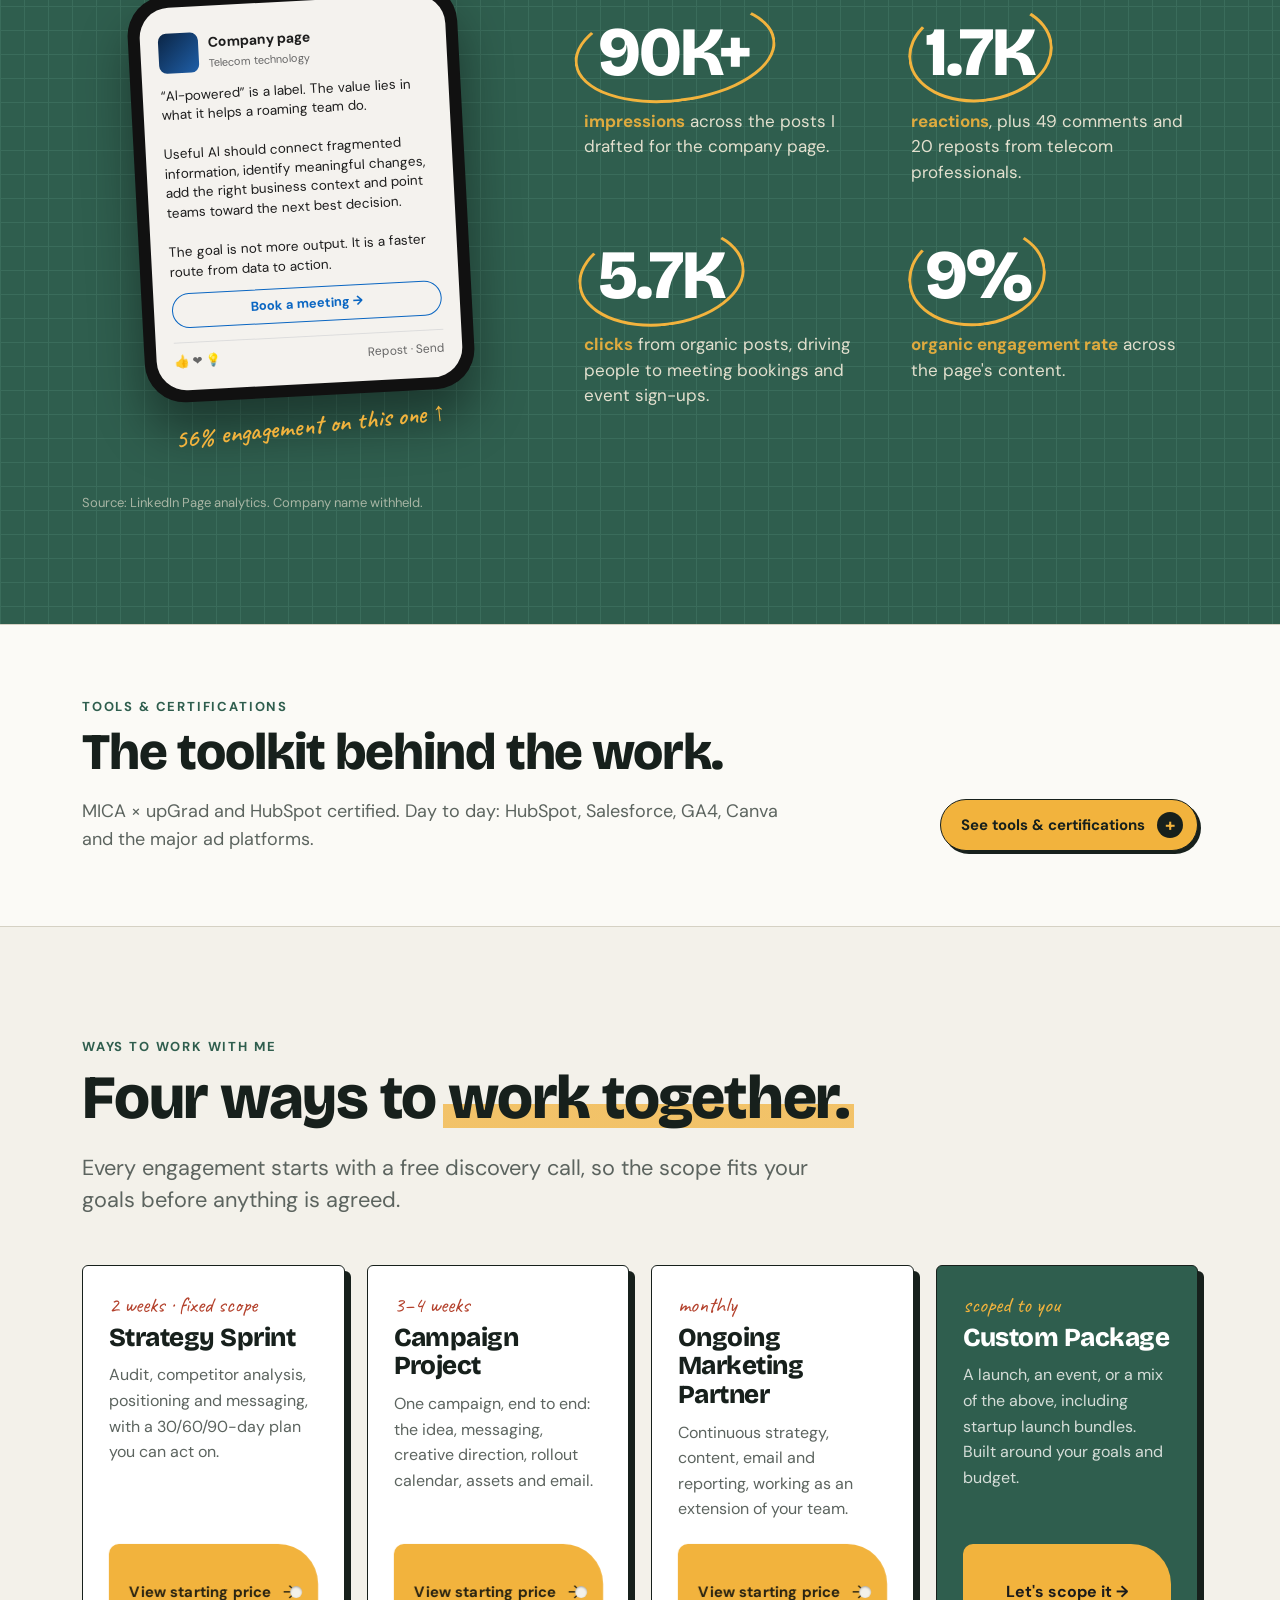
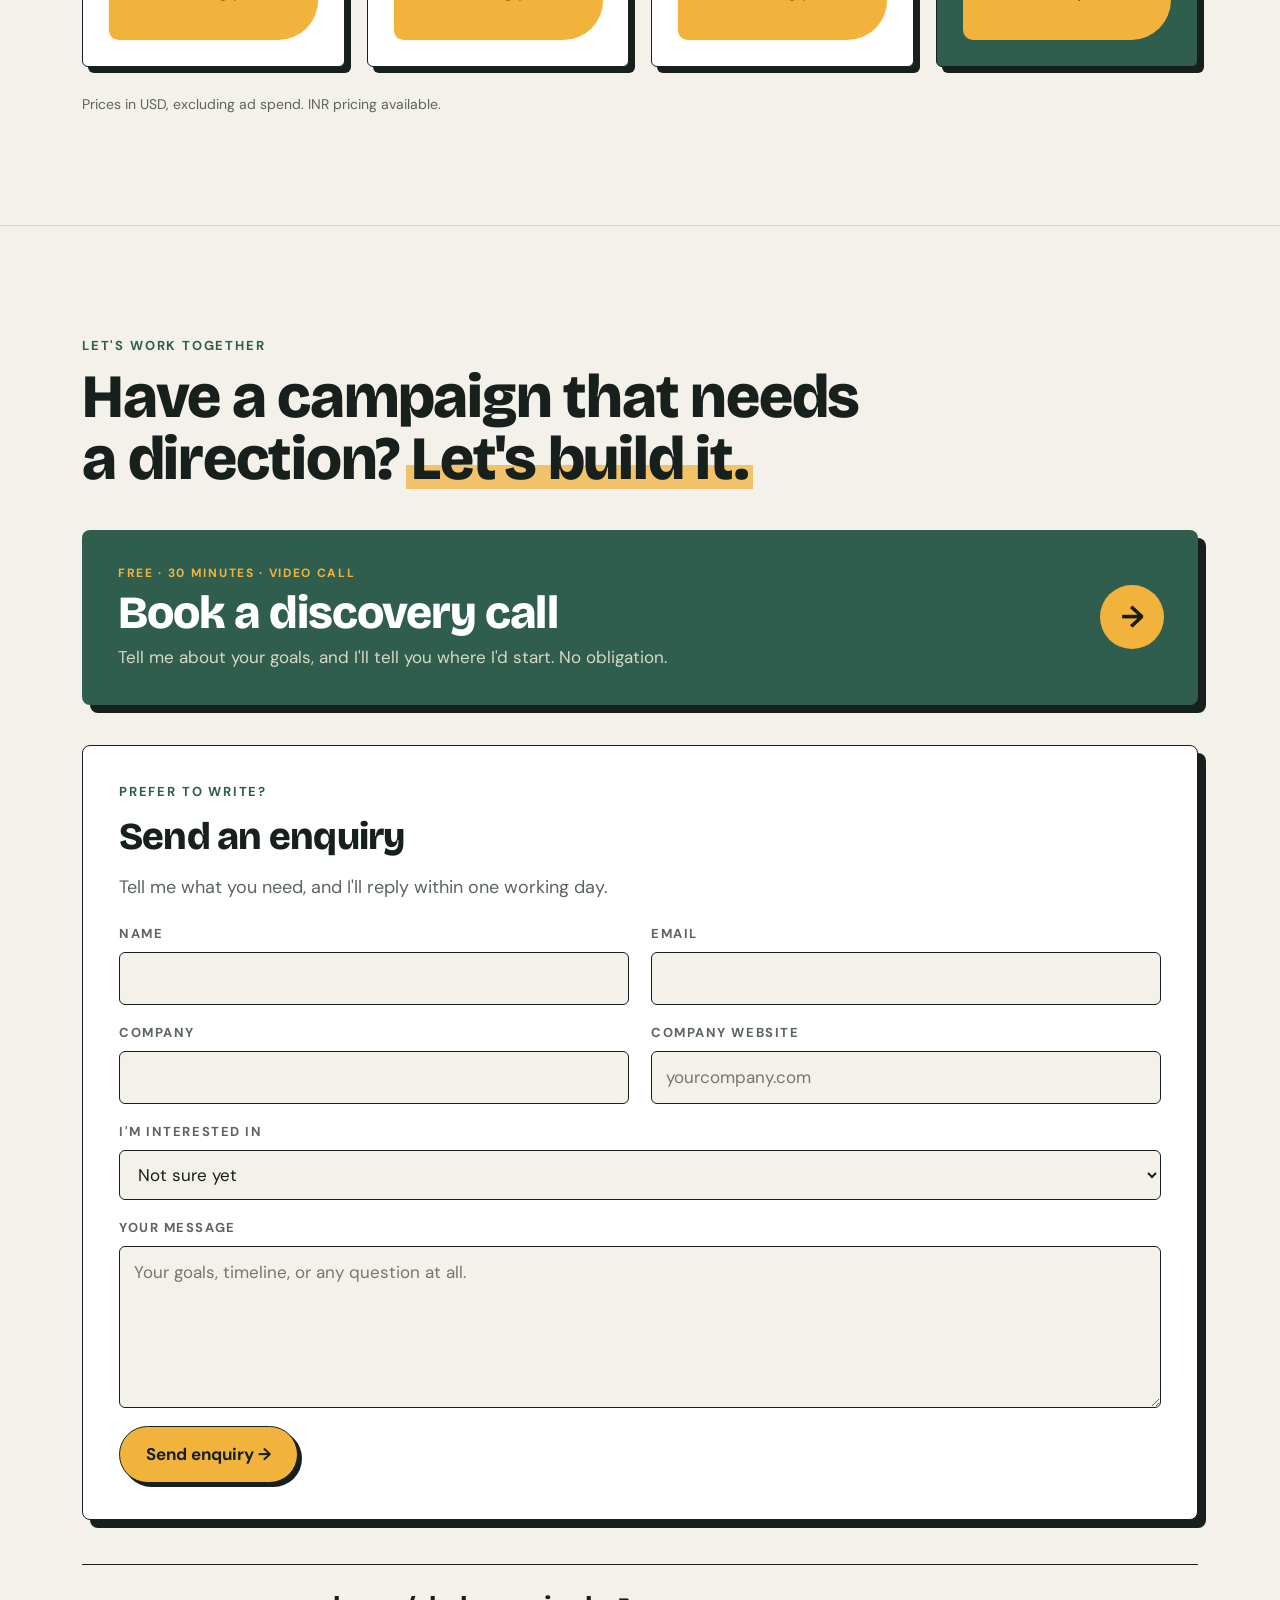
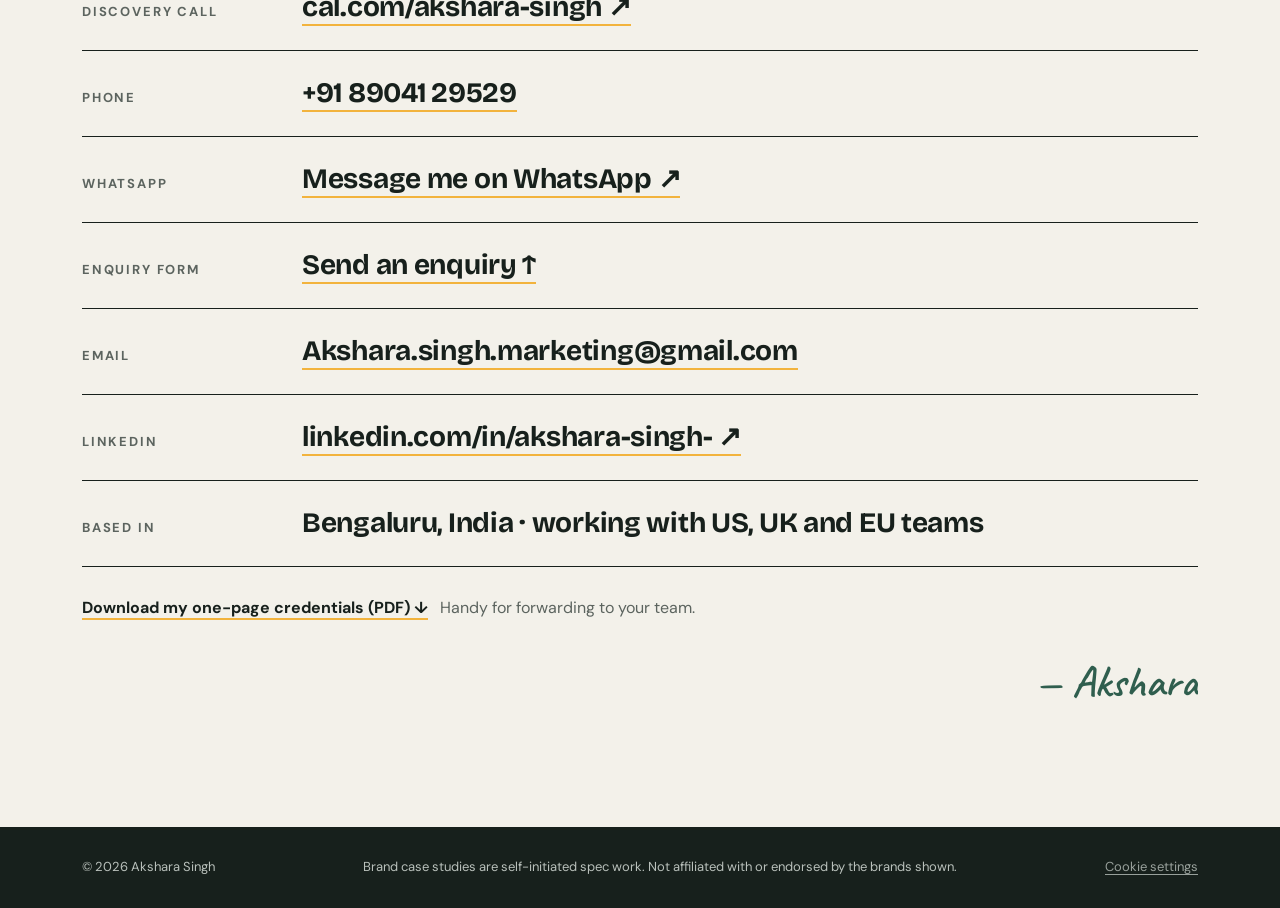
==== commit 5c12b4f0: "Install HubSpot tracking on every page, with a cookie settings link The HubSpot script (hub 24755503" ====
--- a/index.html
+++ b/index.html
@@ -12,7 +12,7 @@
 <link rel="canonical" href="https://akshara-singh.com/">
 <link rel="preconnect" href="https://fonts.googleapis.com"><link rel="preconnect" href="https://fonts.gstatic.com" crossorigin>
 <link href="https://fonts.googleapis.com/css2?family=Bricolage+Grotesque:opsz,wght@12..96,500;12..96,700;12..96,800&family=Caveat:wght@500;700&family=DM+Sans:opsz,wght@9..40,400;9..40,500;9..40,700&family=Instrument+Serif:ital@0;1&family=Noto+Sans:wght@800&display=swap" rel="stylesheet">
-<link rel="stylesheet" href="css/desk.css?v=2026-09-28b">
+<link rel="stylesheet" href="css/desk.css?v=2026-09-30">
 </head>
 <body>
 <header class="top">
@@ -320,12 +320,15 @@
   <p class="hand sign">— Akshara</p>
 </div></section>
 
-<footer><div class="wrap"><span>© <span id="yr">2026</span> Akshara Singh</span><span>Brand case studies are self-initiated spec work. Not affiliated with or endorsed by the brands shown.</span></div></footer>
-
-
-<script src="projects.js?v=2026-09-28b"></script>
-<script src="js/desk.js?v=2026-09-28b"></script>
-<script src="js/home.js?v=2026-09-28b"></script>
-<script src="js/magic.js?v=2026-09-28b"></script>
+<footer><div class="wrap"><span>© <span id="yr">2026</span> Akshara Singh</span><span>Brand case studies are self-initiated spec work. Not affiliated with or endorsed by the brands shown.</span><button type="button" class="cookie-btn" onclick="(window._hsp=window._hsp||[]).push(['showBanner'])">Cookie settings</button></div></footer>
+
+
+<script src="projects.js?v=2026-09-30"></script>
+<script src="js/desk.js?v=2026-09-30"></script>
+<script src="js/home.js?v=2026-09-30"></script>
+<script src="js/magic.js?v=2026-09-30"></script>
+<!-- Start of HubSpot Embed Code -->
+<script type="text/javascript" id="hs-script-loader" async defer src="https://js-na2.hs-scripts.com/247555031.js"></script>
+<!-- End of HubSpot Embed Code -->
 </body>
 </html>
--- a/css/desk.css
+++ b/css/desk.css
@@ -614,3 +614,5 @@
 @media (max-width:620px){.reel-arr{top:calc(26px + 94px);width:40px;height:40px;margin-top:-20px;font-size:16px}.reel-arr.prev{left:2px}.reel-arr.next{right:2px}}
 @media (max-width:620px){.rc{flex-basis:150px}.reel-track{gap:18px}.rc h3{font-size:15.5px}}
 @media (prefers-reduced-motion: reduce){.reel-win{overflow-x:auto}.spin-btn{display:none}}
+.cookie-btn{font:inherit;font-size:inherit;color:inherit;background:none;border:0;padding:0;cursor:pointer;text-decoration:underline;text-underline-offset:3px;opacity:.8}
+.cookie-btn:hover{opacity:1}
